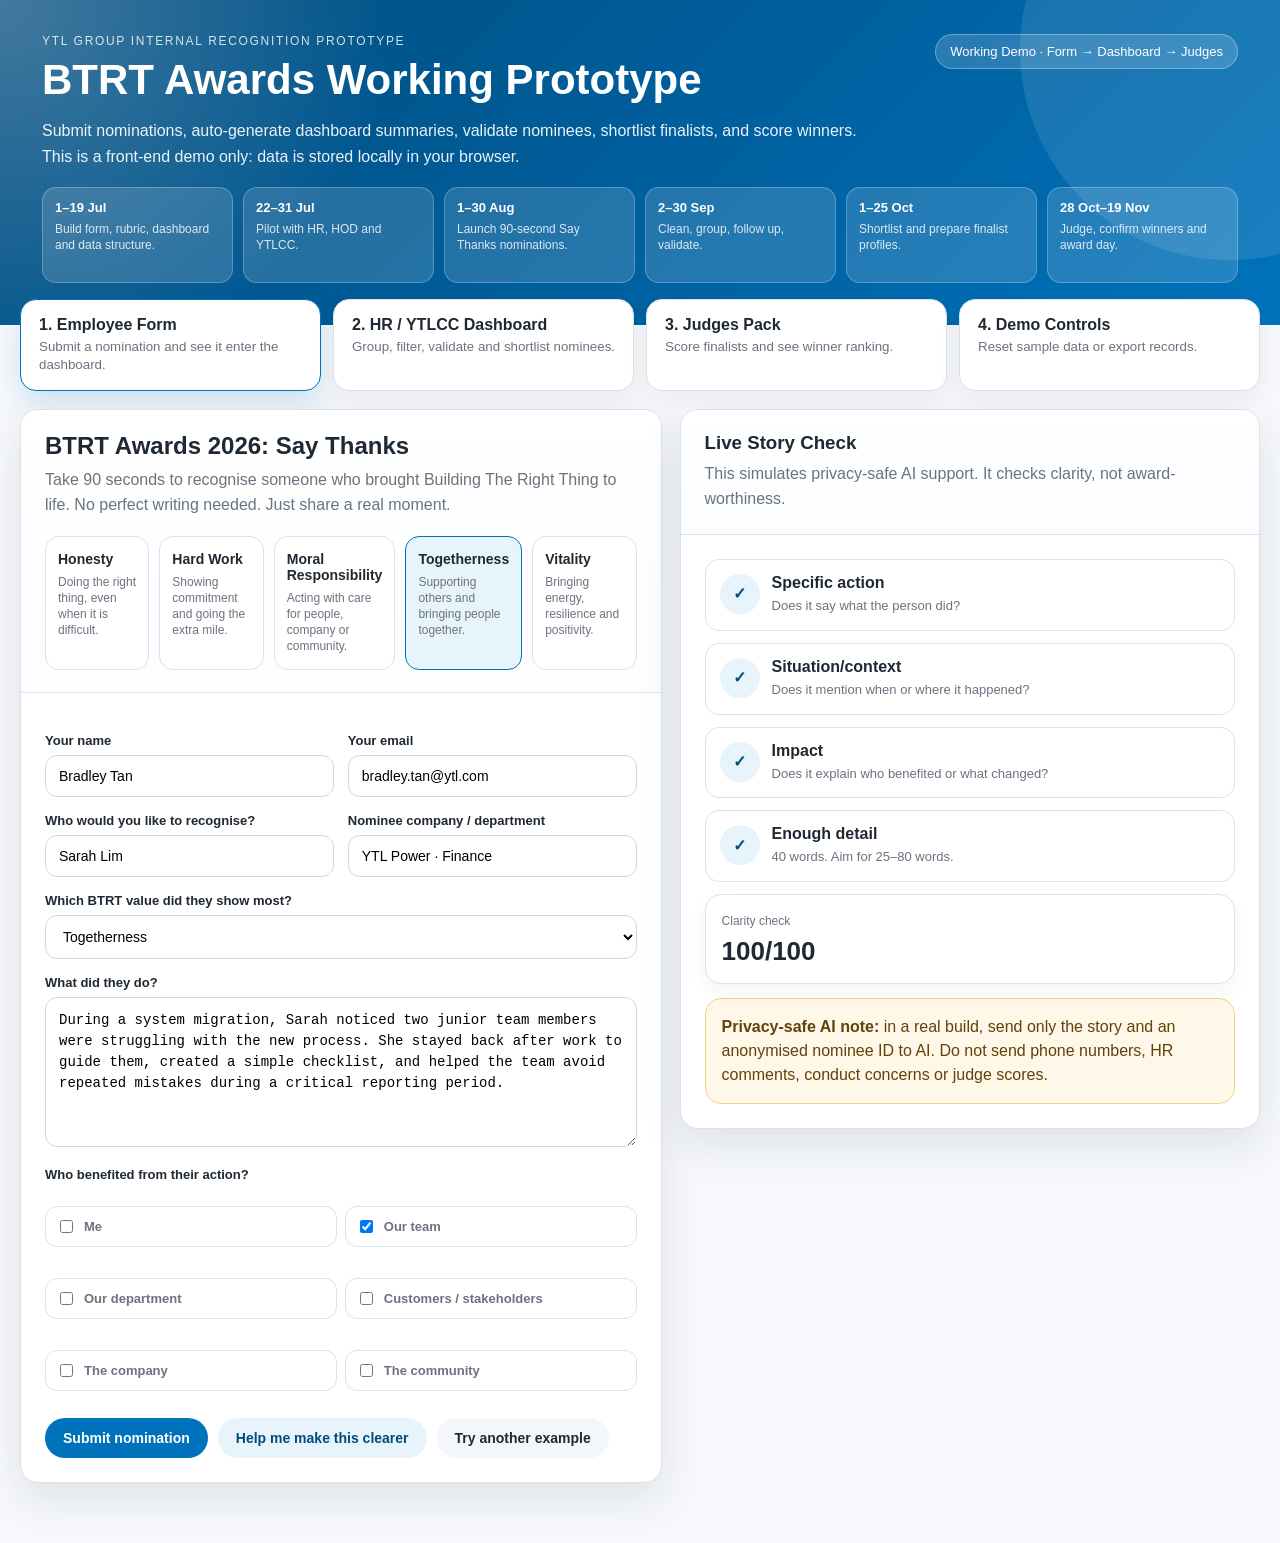
==== index.html @ 088a1ef4 "Update index.html" ====
<!DOCTYPE html>
<html lang="en">
<head>
  <meta charset="UTF-8" />
  <meta name="viewport" content="width=device-width, initial-scale=1.0" />
  <title>BTRT Awards Working Prototype · 20 Finalists</title>
  <style>
    :root {
      --blue: #0072bc;
      --blue-dark: #004b7c;
      --blue-soft: #e8f4fb;
      --ink: #1f2933;
      --muted: #6b7280;
      --line: #d9e2ec;
      --bg: #f6f8fb;
      --card: #ffffff;
      --green: #0f8a5f;
      --amber: #b7791f;
      --red: #b42318;
      --purple: #6b46c1;
      --shadow: 0 16px 40px rgba(31, 41, 51, 0.10);
      --radius: 18px;
    }

    * { box-sizing: border-box; }

    body {
      margin: 0;
      font-family: Inter, Arial, sans-serif;
      background: var(--bg);
      color: var(--ink);
    }

    .hero {
      background:
        radial-gradient(circle at top left, rgba(255,255,255,0.26), transparent 30%),
        linear-gradient(135deg, var(--blue-dark), var(--blue));
      color: white;
      padding: 34px 42px 42px;
      position: relative;
      overflow: hidden;
    }

    .hero::after {
      content: "";
      position: absolute;
      width: 420px;
      height: 420px;
      right: -160px;
      top: -160px;
      background: rgba(255, 255, 255, 0.10);
      border-radius: 50%;
    }

    .hero-top {
      display: flex;
      justify-content: space-between;
      gap: 24px;
      align-items: flex-start;
      position: relative;
      z-index: 1;
    }

    .brand-kicker {
      letter-spacing: 0.14em;
      text-transform: uppercase;
      font-size: 12px;
      opacity: 0.82;
      margin-bottom: 10px;
    }

    h1 {
      margin: 0;
      font-size: 42px;
      line-height: 1.05;
      max-width: 820px;
    }

    .hero p {
      max-width: 820px;
      font-size: 16px;
      line-height: 1.6;
      opacity: 0.92;
      margin: 16px 0 0;
    }

    .pill {
      display: inline-flex;
      align-items: center;
      gap: 8px;
      background: rgba(255,255,255,0.16);
      border: 1px solid rgba(255,255,255,0.30);
      border-radius: 999px;
      padding: 9px 14px;
      font-size: 13px;
      white-space: nowrap;
    }

    .container {
      width: min(1280px, calc(100% - 40px));
      margin: -26px auto 60px;
      position: relative;
      z-index: 5;
    }

    .tabs {
      display: grid;
      grid-template-columns: repeat(4, 1fr);
      gap: 12px;
      margin-bottom: 18px;
    }

    .tab {
      background: white;
      border: 1px solid var(--line);
      border-radius: 16px;
      padding: 16px 18px;
      cursor: pointer;
      box-shadow: 0 8px 24px rgba(31,41,51,0.06);
      transition: 0.18s ease;
    }

    .tab:hover { transform: translateY(-1px); }

    .tab.active {
      border-color: var(--blue);
      box-shadow: 0 12px 28px rgba(0,114,188,0.16);
    }

    .tab small {
      display: block;
      color: var(--muted);
      margin-top: 4px;
      line-height: 1.35;
    }

    .panel { display: none; }
    .panel.active { display: block; }

    .grid {
      display: grid;
      grid-template-columns: 1.05fr 0.95fr;
      gap: 18px;
      align-items: start;
    }

    .card {
      background: var(--card);
      border: 1px solid var(--line);
      border-radius: var(--radius);
      box-shadow: var(--shadow);
      overflow: hidden;
    }

    .card-header {
      padding: 22px 24px;
      border-bottom: 1px solid var(--line);
      background: linear-gradient(180deg, #fff, #fbfdff);
    }

    .card-header h2, .card-header h3 { margin: 0; }

    .card-header p {
      color: var(--muted);
      line-height: 1.55;
      margin: 8px 0 0;
    }

    .card-body { padding: 24px; }

    .values {
      display: grid;
      grid-template-columns: repeat(5, 1fr);
      gap: 10px;
      margin-top: 18px;
    }

    .value-card {
      padding: 14px 12px;
      border: 1px solid var(--line);
      border-radius: 14px;
      background: white;
      min-height: 102px;
      cursor: pointer;
      transition: 0.18s ease;
    }

    .value-card:hover { transform: translateY(-1px); border-color: var(--blue); }
    .value-card.selected { border-color: var(--blue); background: var(--blue-soft); }
    .value-card b { display: block; font-size: 14px; margin-bottom: 7px; }
    .value-card span { display: block; font-size: 12px; color: var(--muted); line-height: 1.35; }

    label {
      display: block;
      font-size: 13px;
      font-weight: 700;
      margin: 16px 0 7px;
    }

    input, select, textarea {
      width: 100%;
      border: 1px solid #cfd8e3;
      border-radius: 12px;
      padding: 12px 13px;
      font-size: 14px;
      outline: none;
      background: white;
    }

    input:focus, select:focus, textarea:focus { border-color: var(--blue); box-shadow: 0 0 0 3px rgba(0,114,188,0.12); }
    textarea { min-height: 150px; resize: vertical; line-height: 1.5; }

    .two-col {
      display: grid;
      grid-template-columns: repeat(2, 1fr);
      gap: 14px;
    }

    .checkbox-grid {
      display: grid;
      grid-template-columns: repeat(2, 1fr);
      gap: 8px;
      margin-top: 8px;
    }

    .check {
      display: flex;
      align-items: center;
      gap: 8px;
      border: 1px solid var(--line);
      border-radius: 12px;
      padding: 10px;
      color: var(--muted);
      font-size: 13px;
    }

    .check input { width: auto; }

    .btn-row {
      display: flex;
      gap: 10px;
      margin-top: 20px;
      flex-wrap: wrap;
    }

    button {
      border: none;
      border-radius: 999px;
      padding: 12px 18px;
      font-weight: 700;
      cursor: pointer;
      font-size: 14px;
      transition: 0.18s ease;
    }

    button:hover { transform: translateY(-1px); }
    .primary { background: var(--blue); color: white; }
    .secondary { background: var(--blue-soft); color: var(--blue-dark); }
    .ghost { background: #f3f6fa; color: var(--ink); }
    .danger { background: #fff0ee; color: var(--red); }

    .process { display: grid; gap: 12px; }

    .step {
      display: grid;
      grid-template-columns: 40px 1fr;
      gap: 12px;
      padding: 14px;
      border: 1px solid var(--line);
      border-radius: 14px;
      background: white;
    }

    .num {
      width: 40px;
      height: 40px;
      border-radius: 50%;
      background: var(--blue-soft);
      color: var(--blue-dark);
      display: grid;
      place-items: center;
      font-weight: 800;
    }

    .step b { display: block; margin-bottom: 4px; }
    .step span { color: var(--muted); font-size: 13px; line-height: 1.45; }

    .metric-grid {
      display: grid;
      grid-template-columns: repeat(6, 1fr);
      gap: 12px;
      margin-bottom: 18px;
    }

    .metric {
      background: white;
      border: 1px solid var(--line);
      border-radius: 16px;
      padding: 16px;
      box-shadow: 0 8px 18px rgba(31,41,51,0.05);
    }

    .metric span { color: var(--muted); font-size: 12px; }
    .metric b { display: block; font-size: 26px; margin-top: 7px; }

    table { width: 100%; border-collapse: collapse; font-size: 13px; }
    th, td { padding: 12px; border-bottom: 1px solid var(--line); text-align: left; vertical-align: top; }
    th { color: var(--muted); font-size: 12px; background: #f8fafc; text-transform: uppercase; letter-spacing: 0.04em; }
    tr.clickable { cursor: pointer; }
    tr.clickable:hover { background: #f7fbff; }

    .tag {
      display: inline-flex;
      border-radius: 999px;
      padding: 5px 9px;
      font-size: 12px;
      font-weight: 700;
      white-space: nowrap;
    }

    .tag.green { background: #e7f8ef; color: var(--green); }
    .tag.amber { background: #fff4df; color: var(--amber); }
    .tag.red { background: #fff0ee; color: var(--red); }
    .tag.blue { background: var(--blue-soft); color: var(--blue-dark); }
    .tag.purple { background: #f1ebff; color: var(--purple); }

    .dashboard-layout, .profile-grid { display: grid; grid-template-columns: 0.9fr 1.1fr; gap: 18px; }
    .mini-bars { display: grid; gap: 13px; }
    .bar-row { display: grid; grid-template-columns: 140px 1fr 40px; gap: 10px; align-items: center; font-size: 13px; }
    .bar-track { height: 10px; background: #eef2f7; border-radius: 999px; overflow: hidden; }
    .bar-fill { height: 100%; background: var(--blue); border-radius: 999px; transition: 0.3s ease; }

    .profile-card { border: 1px solid var(--line); border-radius: 16px; overflow: hidden; background: white; }
    .profile-title { padding: 18px; background: linear-gradient(135deg, var(--blue-dark), var(--blue)); color: white; }
    .profile-title h3 { margin: 0; font-size: 24px; }
    .profile-title p { margin: 6px 0 0; opacity: 0.88; }
    .profile-section { padding: 18px; border-bottom: 1px solid var(--line); }
    .profile-section:last-child { border-bottom: none; }
    .profile-section h4 { margin: 0 0 8px; }
    .profile-section p { margin: 0; color: var(--muted); line-height: 1.55; }

    .score-box { border: 1px solid var(--line); border-radius: 14px; padding: 14px; margin-bottom: 12px; }
    .score-box label { margin: 0 0 8px; display: flex; justify-content: space-between; }
    input[type="range"] { padding: 0; }

    .timeline { display: grid; grid-template-columns: repeat(6, 1fr); gap: 10px; margin-top: 18px; }
    .time-block { background: rgba(255,255,255,0.14); border: 1px solid rgba(255,255,255,0.24); border-radius: 14px; padding: 12px; min-height: 96px; }
    .time-block b { display: block; font-size: 13px; margin-bottom: 6px; }
    .time-block span { display: block; font-size: 12px; opacity: 0.84; line-height: 1.35; }

    .callout { background: #fff8e8; border: 1px solid #f1d28b; border-radius: 16px; padding: 16px; color: #62410a; line-height: 1.5; margin-top: 14px; }
    .success { background: #e7f8ef; border-color: #b6e4cc; color: #0f5132; }
    .hidden { display: none !important; }

    .tool-row { display: flex; gap: 10px; flex-wrap: wrap; align-items: end; margin-bottom: 16px; }
    .tool-row > div { min-width: 180px; flex: 1; }
    .small-note { color: var(--muted); font-size: 12px; line-height: 1.45; margin-top: 8px; }

    .status-board {
      display: grid;
      grid-template-columns: repeat(6, 1fr);
      gap: 12px;
    }

    .status-column {
      border: 1px solid var(--line);
      border-radius: 16px;
      background: #fbfdff;
      overflow: hidden;
      min-height: 160px;
    }

    .status-column h4 {
      margin: 0;
      padding: 14px 14px 10px;
      border-bottom: 1px solid var(--line);
      font-size: 14px;
      display: flex;
      justify-content: space-between;
      gap: 8px;
      align-items: center;
    }

    .status-list {
      padding: 10px;
      display: grid;
      gap: 8px;
    }

    .status-name {
      border: 1px solid var(--line);
      border-radius: 12px;
      background: white;
      padding: 9px 10px;
      font-size: 12px;
      line-height: 1.35;
      cursor: pointer;
    }

    .status-name:hover { border-color: var(--blue); background: var(--blue-soft); }
    .status-name b { display: block; font-size: 13px; margin-bottom: 2px; }
    .status-name span { color: var(--muted); }


    .modal-backdrop {
      position: fixed;
      inset: 0;
      background: rgba(15, 23, 42, 0.45);
      display: none;
      align-items: center;
      justify-content: center;
      z-index: 50;
      padding: 20px;
    }

    .modal-backdrop.show { display: flex; }
    .modal { width: min(760px, 100%); max-height: 86vh; overflow: auto; background: white; border-radius: 22px; box-shadow: 0 24px 80px rgba(0,0,0,0.22); }
    .modal-header { padding: 22px 24px; border-bottom: 1px solid var(--line); display: flex; justify-content: space-between; gap: 16px; align-items: start; }
    .modal-header h3 { margin: 0; }
    .modal-body { padding: 24px; }
    .x { background: #f3f6fa; padding: 8px 11px; border-radius: 10px; }

    @media (max-width: 980px) {
      .grid, .dashboard-layout, .profile-grid { grid-template-columns: 1fr; }
      .metric-grid { grid-template-columns: repeat(2, 1fr); }
      .values { grid-template-columns: repeat(2, 1fr); }
      .tabs { grid-template-columns: 1fr; }
      .timeline { grid-template-columns: repeat(2, 1fr); }
      .two-col { grid-template-columns: 1fr; }
      .status-board { grid-template-columns: repeat(2, 1fr); }
    }
  </style>
</head>
<body>
  <main class="app">
    <section class="hero">
      <div class="hero-top">
        <div>
          <div class="brand-kicker">YTL Group Internal Recognition Prototype</div>
          <h1>BTRT Awards Working Prototype</h1>
          <p>Submit nominations, auto-generate dashboard summaries, validate nominees, shortlist finalists, and score winners. This is a front-end demo only: data is stored locally in your browser.</p>
        </div>
        <div class="pill">Working Demo · Form → Dashboard → Judges</div>
      </div>
      <div class="timeline">
        <div class="time-block"><b>1–19 Jul</b><span>Build form, rubric, dashboard and data structure.</span></div>
        <div class="time-block"><b>22–31 Jul</b><span>Pilot with HR, HOD and YTLCC.</span></div>
        <div class="time-block"><b>1–30 Aug</b><span>Launch 90-second Say Thanks nominations.</span></div>
        <div class="time-block"><b>2–30 Sep</b><span>Clean, group, follow up, validate.</span></div>
        <div class="time-block"><b>1–25 Oct</b><span>Shortlist and prepare finalist profiles.</span></div>
        <div class="time-block"><b>28 Oct–19 Nov</b><span>Judge, confirm winners and award day.</span></div>
      </div>
    </section>

    <section class="container">
      <div class="tabs">
        <div class="tab active" onclick="showPanel('form', this)"><b>1. Employee Form</b><small>Submit a nomination and see it enter the dashboard.</small></div>
        <div class="tab" onclick="showPanel('dashboard', this)"><b>2. HR / YTLCC Dashboard</b><small>Group, filter, validate and shortlist nominees.</small></div>
        <div class="tab" onclick="showPanel('judges', this)"><b>3. Judges Pack</b><small>Score finalists and see winner ranking.</small></div>
        <div class="tab" onclick="showPanel('settings', this)"><b>4. Demo Controls</b><small>Reset sample data or export records.</small></div>
      </div>

      <section id="form" class="panel active">
        <div class="grid">
          <div class="card">
            <div class="card-header">
              <h2>BTRT Awards 2026: Say Thanks</h2>
              <p>Take 90 seconds to recognise someone who brought Building The Right Thing to life. No perfect writing needed. Just share a real moment.</p>
              <div class="values" id="valueCards"></div>
            </div>
            <div class="card-body">
              <form id="nominationForm">
                <div class="two-col">
                  <div><label>Your name</label><input id="nominatorName" value="Bradley Tan" required /></div>
                  <div><label>Your email</label><input id="nominatorEmail" value="bradley.tan@ytl.com" required /></div>
                </div>
                <div class="two-col">
                  <div><label>Who would you like to recognise?</label><input id="nomineeName" value="Sarah Lim" required /></div>
                  <div><label>Nominee company / department</label><input id="nomineeCompany" value="YTL Power · Finance" required /></div>
                </div>
                <label>Which BTRT value did they show most?</label>
                <select id="btrtValue" required></select>
                <label>What did they do?</label>
                <textarea id="story" required>During a system migration, Sarah noticed two junior team members were struggling with the new process. She stayed back after work to guide them, created a simple checklist, and helped the team avoid repeated mistakes during a critical reporting period.</textarea>
                <label>Who benefited from their action?</label>
                <div class="checkbox-grid" id="beneficiaryGrid"></div>
                <div class="btn-row">
                  <button class="primary" type="submit">Submit nomination</button>
                  <button class="secondary" type="button" onclick="improveStory()">Help me make this clearer</button>
                  <button class="ghost" type="button" onclick="fillRandomExample()">Try another example</button>
                </div>
              </form>
              <div id="formMessage" class="callout hidden"></div>
            </div>
          </div>

          <div class="card">
            <div class="card-header">
              <h3>Live Story Check</h3>
              <p>This simulates privacy-safe AI support. It checks clarity, not award-worthiness.</p>
            </div>
            <div class="card-body">
              <div class="process" id="storyCheck"></div>
              <div class="callout"><b>Privacy-safe AI note:</b> in a real build, send only the story and an anonymised nominee ID to AI. Do not send phone numbers, HR comments, conduct concerns or judge scores.</div>
            </div>
          </div>
        </div>
      </section>

      <section id="dashboard" class="panel">
        <div class="metric-grid" id="metrics"></div>
        <div class="card" style="margin-bottom:18px;">
          <div class="card-header">
            <h3>Dashboard Filters</h3>
            <p>Use this like a working review view: filter by value, status or search by nominee.</p>
          </div>
          <div class="card-body">
            <div class="tool-row">
              <div><label>Search nominee</label><input id="searchInput" placeholder="Type a name..." oninput="renderDashboard()" /></div>
              <div><label>Value</label><select id="valueFilter" onchange="renderDashboard()"><option value="All">All values</option></select></div>
              <div><label>Status</label><select id="statusFilter" onchange="renderDashboard()"><option value="All">All statuses</option><option>Submitted</option><option>Needs Detail</option><option>Validated</option><option>Shortlisted</option><option>Finalist</option><option>Not Selected</option></select></div>
              <button class="secondary" onclick="autoScoreAll()">Auto-score all</button>
            </div>
            <div class="small-note">Click any nominee row to open the HR/YTLCC review modal.</div>
          </div>
        </div>


        <div class="card" style="margin-bottom:18px;">
          <div class="card-header">
            <h3>HR Status Board</h3>
            <p>Names are grouped by workflow status so HR/YTLCC can quickly see who needs follow-up, validation, shortlisting or judging.</p>
          </div>
          <div class="card-body">
            <div class="status-board" id="statusBoard"></div>
            <div class="small-note">This is based on nominee-level status, not raw nomination count. Click names in the summary table below to review or move them to another category.</div>
          </div>
        </div>

        <div class="dashboard-layout">
          <div class="card">
            <div class="card-header"><h3>Campaign Health</h3><p>Live totals based on nominations currently in the demo.</p></div>
            <div class="card-body">
              <h4>Nominations by BTRT Value</h4>
              <div class="mini-bars" id="valueBars"></div>
              <div class="callout"><b>Action signal:</b> under-represented values can be pushed in reminder comms with value-specific prompts.</div>
            </div>
          </div>
          <div class="card">
            <div class="card-header"><h3>Nominee Summary View</h3><p>Grouped by nominee, not raw votes. This prevents a popularity contest.</p></div>
            <div class="card-body" style="overflow:auto;"><table><thead><tr><th>Nominee</th><th>Noms</th><th>Value</th><th>Best Story Summary</th><th>Strength</th><th>Confidence</th><th>Status</th></tr></thead><tbody id="nomineeTable"></tbody></table></div>
          </div>
        </div>

        <div class="card" style="margin-top:18px;">
          <div class="card-header"><h3>Raw Nominations</h3><p>Audit trail. Judges should not work from this view.</p></div>
          <div class="card-body" style="overflow:auto;"><table><thead><tr><th>ID</th><th>Date</th><th>Nominator</th><th>Nominee</th><th>Value</th><th>Story</th></tr></thead><tbody id="rawTable"></tbody></table></div>
        </div>
      </section>

      <section id="judges" class="panel">
        <div class="profile-grid">
          <div class="profile-card" id="judgeProfile"></div>
          <div class="card">
            <div class="card-header"><h3>Judge Scorecard</h3><p>Select a finalist, score them, then submit. Weighted score updates immediately.</p></div>
            <div class="card-body">
              <label>Select finalist</label>
              <select id="finalistSelect" onchange="selectFinalist()"></select>
              <div class="score-box"><label>BTRT Value Alignment <b><span id="s1Label">5</span>/5 · 30%</b></label><input id="s1" type="range" min="1" max="5" value="5" oninput="updateScorePreview()" /></div>
              <div class="score-box"><label>Impact <b><span id="s2Label">4</span>/5 · 30%</b></label><input id="s2" type="range" min="1" max="5" value="4" oninput="updateScorePreview()" /></div>
              <div class="score-box"><label>Role Model Quality <b><span id="s3Label">5</span>/5 · 25%</b></label><input id="s3" type="range" min="1" max="5" value="5" oninput="updateScorePreview()" /></div>
              <div class="score-box"><label>Distinctiveness <b><span id="s4Label">4</span>/5 · 15%</b></label><input id="s4" type="range" min="1" max="5" value="4" oninput="updateScorePreview()" /></div>
              <label>Judge notes</label>
              <textarea id="judgeNotes" style="min-height:110px;">Strong team culture example. The story is specific, validated, and easy for others to learn from.</textarea>
              <div class="metric" style="margin-top:14px;"><span>Weighted score preview</span><b id="scorePreview">91</b></div>
              <div class="btn-row"><button class="primary" onclick="submitJudgeScore()">Submit score</button><button class="secondary" onclick="autoPickTopFinalists()">Make top shortlisted into finalists</button></div>
              <div class="callout"><b>Decision rule:</b> AI may draft summaries, but YTLCC approves copy, HR/HOD validates facts, and judges determine winners.</div>
            </div>
          </div>
        </div>
        <div class="card" style="margin-top:18px;">
          <div class="card-header"><h3>Finalist Comparison</h3><p>Live ranking based on judge scores submitted in this demo.</p></div>
          <div class="card-body" style="overflow:auto;"><table><thead><tr><th>Rank</th><th>Finalist</th><th>Value</th><th>Noms</th><th>Nomination Strength</th><th>Judge Score</th><th>Judge Note</th></tr></thead><tbody id="finalistTable"></tbody></table></div>
        </div>
      </section>

      <section id="settings" class="panel">
        <div class="grid">
          <div class="card">
            <div class="card-header"><h3>Demo Controls</h3><p>This mock stores data locally in the browser only.</p></div>
            <div class="card-body">
              <div class="btn-row"><button class="primary" onclick="exportJson()">Export JSON</button><button class="secondary" onclick="exportCsv()">Export CSV</button><button class="ghost" onclick="seedData(true)">Reset sample data</button><button class="danger" onclick="clearData()">Clear all</button></div>
              <div id="exportBox" class="callout hidden"></div>
              <div class="callout"><b>Real-world build:</b> Microsoft Forms → SharePoint List → Power BI/Power Apps dashboard → Judge scorecard. AI should only summarise anonymised story records unless HR/Legal approves wider use.</div>
            </div>
          </div>
          <div class="card">
            <div class="card-header"><h3>What this demo actually does</h3><p>Functional pieces included in this prototype.</p></div>
            <div class="card-body">
              <div class="process">
                <div class="step"><div class="num">✓</div><div><b>Form submission works</b><span>New nominations appear in the dashboard immediately.</span></div></div>
                <div class="step"><div class="num">✓</div><div><b>Nominees are grouped</b><span>Multiple nominations for the same person become one nominee summary.</span></div></div>
                <div class="step"><div class="num">✓</div><div><b>Story checks run live</b><span>The system flags missing action, value and impact details.</span></div></div>
                <div class="step"><div class="num">✓</div><div><b>Scores are calculated</b><span>Nomination strength and judge weighted scores are computed.</span></div></div>
                <div class="step"><div class="num">✓</div><div><b>Status workflow works</b><span>Review, validate, shortlist and finalist statuses can be changed.</span></div></div>
              </div>
            </div>
          </div>
        </div>
      </section>
    </section>
  </main>

  <div class="modal-backdrop" id="reviewModal">
    <div class="modal">
      <div class="modal-header"><div><h3 id="modalTitle">Review Nominee</h3><p class="small-note" id="modalSubtitle"></p></div><button class="x" onclick="closeModal()">×</button></div>
      <div class="modal-body" id="modalBody"></div>
    </div>
  </div>

  <script>
    const values = [
      { name: 'Honesty', desc: 'Doing the right thing, even when it is difficult.' },
      { name: 'Hard Work', desc: 'Showing commitment and going the extra mile.' },
      { name: 'Moral Responsibility', desc: 'Acting with care for people, company or community.' },
      { name: 'Togetherness', desc: 'Supporting others and bringing people together.' },
      { name: 'Vitality', desc: 'Bringing energy, resilience and positivity.' }
    ];
    const beneficiaries = ['Me', 'Our team', 'Our department', 'Customers / stakeholders', 'The company', 'The community'];
    let nominations = [];
    let selectedReviewName = null;

    const sampleData = [
      {
            "id": 1,
            "date": "2026-09-02",
            "nominatorName": "Nominator 1",
            "nominatorEmail": "nominator1@ytl.com",
            "nomineeName": "Amir Hassan",
            "nomineeCompany": "YTL Cement \u00b7 Operations",
            "btrtValue": "Honesty",
            "story": "Amir flagged incorrect figures in a pre-submission report despite deadline pressure, traced the error with the team, and helped correct the final submission before it reached management.",
            "beneficiaries": [
                  "Our department",
                  "The company"
            ],
            "status": "Finalist",
            "validated": true,
            "judge": {
                  "score": 94,
                  "note": "Powerful integrity example."
            }
      },
      {
            "id": 2,
            "date": "2026-09-03",
            "nominatorName": "Nominator 2",
            "nominatorEmail": "nominator2@ytl.com",
            "nomineeName": "Priya Menon",
            "nomineeCompany": "ERL \u00b7 Customer Experience",
            "btrtValue": "Moral Responsibility",
            "story": "During a service disruption, Priya coordinated support for stranded passengers, checked on elderly passengers, and kept the frontline team calm until operations stabilised.",
            "beneficiaries": [
                  "Customers / stakeholders"
            ],
            "status": "Finalist",
            "validated": true,
            "judge": {
                  "score": 92,
                  "note": "Strong customer care story."
            }
      },
      {
            "id": 3,
            "date": "2026-09-04",
            "nominatorName": "Nominator 3",
            "nominatorEmail": "nominator3@ytl.com",
            "nomineeName": "Sarah Lim",
            "nomineeCompany": "YTL Power \u00b7 Finance",
            "btrtValue": "Togetherness",
            "story": "Sarah guided two junior team members through a system migration, created a simple checklist, and helped the team avoid repeated reporting mistakes.",
            "beneficiaries": [
                  "Our team",
                  "Our department"
            ],
            "status": "Finalist",
            "validated": true,
            "judge": {
                  "score": 91,
                  "note": "Strong team culture example."
            }
      },
      {
            "id": 4,
            "date": "2026-09-05",
            "nominatorName": "Nominator 4",
            "nominatorEmail": "nominator4@ytl.com",
            "nomineeName": "Chloe Ng",
            "nomineeCompany": "YTL Communications \u00b7 Marketing",
            "btrtValue": "Vitality",
            "story": "Chloe kept the campaign team energised during a difficult launch period by organising quick check-ins, unblocking copy approvals, and keeping everyone focused.",
            "beneficiaries": [
                  "Our team"
            ],
            "status": "Finalist",
            "validated": true,
            "judge": {
                  "score": 89,
                  "note": "Clear vitality and resilience."
            }
      },
      {
            "id": 5,
            "date": "2026-09-06",
            "nominatorName": "Nominator 5",
            "nominatorEmail": "nominator5@ytl.com",
            "nomineeName": "Daniel Tan",
            "nomineeCompany": "YTL Land \u00b7 Retail",
            "btrtValue": "Hard Work",
            "story": "Daniel personally tracked late-night store readiness issues before an opening, coordinated fixes with vendors, and ensured the launch team could proceed without delay.",
            "beneficiaries": [
                  "Our team",
                  "Customers / stakeholders"
            ],
            "status": "Finalist",
            "validated": true,
            "judge": {
                  "score": 88,
                  "note": "Good hard work example."
            }
      },
      {
            "id": 6,
            "date": "2026-09-07",
            "nominatorName": "Nominator 6",
            "nominatorEmail": "nominator6@ytl.com",
            "nomineeName": "Nadia Rahman",
            "nomineeCompany": "YTL Foundation \u00b7 Programmes",
            "btrtValue": "Moral Responsibility",
            "story": "Nadia redesigned a volunteer briefing so beneficiaries were treated with more care and dignity, helping volunteers understand the community context before arrival.",
            "beneficiaries": [
                  "The community"
            ],
            "status": "Finalist",
            "validated": true,
            "judge": {
                  "score": 90,
                  "note": "Strong care and responsibility."
            }
      },
      {
            "id": 7,
            "date": "2026-09-08",
            "nominatorName": "Nominator 7",
            "nominatorEmail": "nominator7@ytl.com",
            "nomineeName": "Jason Ong",
            "nomineeCompany": "YTL Hotels \u00b7 Operations",
            "btrtValue": "Togetherness",
            "story": "Jason brought kitchen, service and housekeeping teams together to resolve a guest recovery issue quickly, ensuring the guest felt cared for instead of passed around.",
            "beneficiaries": [
                  "Customers / stakeholders",
                  "Our team"
            ],
            "status": "Finalist",
            "validated": true,
            "judge": {
                  "score": 87,
                  "note": "Good cross-team teamwork."
            }
      },
      {
            "id": 8,
            "date": "2026-09-09",
            "nominatorName": "Nominator 8",
            "nominatorEmail": "nominator8@ytl.com",
            "nomineeName": "Mei Chen",
            "nomineeCompany": "YTL AI Labs \u00b7 Product",
            "btrtValue": "Vitality",
            "story": "Mei helped the team recover momentum after a failed demo by reframing the problem, preparing a new test plan, and encouraging everyone to keep improving.",
            "beneficiaries": [
                  "Our team"
            ],
            "status": "Finalist",
            "validated": true,
            "judge": {
                  "score": 86,
                  "note": "Positive and specific."
            }
      },
      {
            "id": 9,
            "date": "2026-09-10",
            "nominatorName": "Nominator 9",
            "nominatorEmail": "nominator9@ytl.com",
            "nomineeName": "Farah Ali",
            "nomineeCompany": "YTL Construction \u00b7 Project Team",
            "btrtValue": "Hard Work",
            "story": "Farah followed up on safety documentation across multiple workstreams, stayed late to close gaps, and helped the project team prepare for inspection.",
            "beneficiaries": [
                  "Our department",
                  "The company"
            ],
            "status": "Finalist",
            "validated": true,
            "judge": {
                  "score": 88,
                  "note": "Reliable execution."
            }
      },
      {
            "id": 10,
            "date": "2026-09-11",
            "nominatorName": "Nominator 10",
            "nominatorEmail": "nominator10@ytl.com",
            "nomineeName": "Adam Wong",
            "nomineeCompany": "Geneco \u00b7 Sustainability",
            "btrtValue": "Moral Responsibility",
            "story": "Adam organised a recycling education session for colleagues and turned a small internal effort into a repeatable habit across the team.",
            "beneficiaries": [
                  "Our team",
                  "The community"
            ],
            "status": "Finalist",
            "validated": true,
            "judge": {
                  "score": 85,
                  "note": "Good BTRT behaviour."
            }
      },
      {
            "id": 11,
            "date": "2026-09-12",
            "nominatorName": "Nominator 11",
            "nominatorEmail": "nominator11@ytl.com",
            "nomineeName": "Ravi Kumar",
            "nomineeCompany": "Wessex Water \u00b7 Engineering",
            "btrtValue": "Honesty",
            "story": "Ravi escalated a potential compliance concern early, even though it created extra work, and helped the team address it before it became a larger issue.",
            "beneficiaries": [
                  "The company",
                  "The community"
            ],
            "status": "Finalist",
            "validated": true,
            "judge": {
                  "score": 91,
                  "note": "Strong risk prevention."
            }
      },
      {
            "id": 12,
            "date": "2026-09-13",
            "nominatorName": "Nominator 12",
            "nominatorEmail": "nominator12@ytl.com",
            "nomineeName": "Dina Lee",
            "nomineeCompany": "Starhill \u00b7 Leasing",
            "btrtValue": "Togetherness",
            "story": "Dina helped coordinate between tenants, operations and marketing during a late change, keeping everyone aligned and preventing confusion on launch week.",
            "beneficiaries": [
                  "Our department",
                  "Customers / stakeholders"
            ],
            "status": "Finalist",
            "validated": true,
            "judge": {
                  "score": 84,
                  "note": "Good stakeholder alignment."
            }
      },
      {
            "id": 13,
            "date": "2026-09-14",
            "nominatorName": "Nominator 13",
            "nominatorEmail": "nominator13@ytl.com",
            "nomineeName": "Marcus Teo",
            "nomineeCompany": "YTL Data Center \u00b7 Facilities",
            "btrtValue": "Hard Work",
            "story": "Marcus worked through a critical handover checklist, identified missing items, and coordinated follow-ups so the facilities team could close readiness gaps.",
            "beneficiaries": [
                  "Our team",
                  "The company"
            ],
            "status": "Finalist",
            "validated": true,
            "judge": {
                  "score": 86,
                  "note": "Strong ownership."
            }
      },
      {
            "id": 14,
            "date": "2026-09-15",
            "nominatorName": "Nominator 14",
            "nominatorEmail": "nominator14@ytl.com",
            "nomineeName": "Aisha Karim",
            "nomineeCompany": "YTL PowerSeraya \u00b7 HR",
            "btrtValue": "Togetherness",
            "story": "Aisha supported a new joiner cohort by creating a buddy tracker, checking in weekly, and helping managers respond faster to onboarding issues.",
            "beneficiaries": [
                  "Our team",
                  "Our department"
            ],
            "status": "Finalist",
            "validated": true,
            "judge": {
                  "score": 85,
                  "note": "Good people-first example."
            }
      },
      {
            "id": 15,
            "date": "2026-09-16",
            "nominatorName": "Nominator 15",
            "nominatorEmail": "nominator15@ytl.com",
            "nomineeName": "Wei Jian",
            "nomineeCompany": "YTL Communications \u00b7 Network",
            "btrtValue": "Hard Work",
            "story": "Wei Jian responded quickly to repeated service issues, documented the pattern, and coordinated with engineering until the root cause was narrowed down.",
            "beneficiaries": [
                  "Customers / stakeholders",
                  "The company"
            ],
            "status": "Finalist",
            "validated": true,
            "judge": {
                  "score": 87,
                  "note": "Strong persistence."
            }
      },
      {
            "id": 16,
            "date": "2026-09-17",
            "nominatorName": "Nominator 16",
            "nominatorEmail": "nominator16@ytl.com",
            "nomineeName": "Siti Amina",
            "nomineeCompany": "YTLCC \u00b7 Design",
            "btrtValue": "Vitality",
            "story": "Siti kept a high-pressure design sprint moving by preparing clear options, encouraging feedback early, and helping the team stay positive through revisions.",
            "beneficiaries": [
                  "Our team",
                  "Our department"
            ],
            "status": "Finalist",
            "validated": true,
            "judge": {
                  "score": 86,
                  "note": "Good creative energy."
            }
      },
      {
            "id": 17,
            "date": "2026-09-18",
            "nominatorName": "Nominator 17",
            "nominatorEmail": "nominator17@ytl.com",
            "nomineeName": "Kenneth Low",
            "nomineeCompany": "YTL Cement \u00b7 Sales",
            "btrtValue": "Honesty",
            "story": "Kenneth corrected a client-facing quotation error before approval, explained the issue clearly, and helped preserve trust with the customer.",
            "beneficiaries": [
                  "Customers / stakeholders",
                  "The company"
            ],
            "status": "Finalist",
            "validated": true,
            "judge": {
                  "score": 90,
                  "note": "Strong honesty example."
            }
      },
      {
            "id": 18,
            "date": "2026-09-19",
            "nominatorName": "Nominator 18",
            "nominatorEmail": "nominator18@ytl.com",
            "nomineeName": "Liyana Zain",
            "nomineeCompany": "YTL Hotels \u00b7 Sustainability",
            "btrtValue": "Moral Responsibility",
            "story": "Liyana helped turn a beach clean-up into a learning activity by explaining the impact of waste on marine life and encouraging colleagues to keep contributing.",
            "beneficiaries": [
                  "The community",
                  "Our team"
            ],
            "status": "Finalist",
            "validated": true,
            "judge": {
                  "score": 84,
                  "note": "Good community impact."
            }
      },
      {
            "id": 19,
            "date": "2026-09-20",
            "nominatorName": "Nominator 19",
            "nominatorEmail": "nominator19@ytl.com",
            "nomineeName": "Ivan Ho",
            "nomineeCompany": "ERL \u00b7 Maintenance",
            "btrtValue": "Hard Work",
            "story": "Ivan volunteered to support weekend checks after recurring equipment issues and helped the team identify a practical preventive maintenance routine.",
            "beneficiaries": [
                  "Customers / stakeholders",
                  "Our team"
            ],
            "status": "Finalist",
            "validated": true,
            "judge": {
                  "score": 85,
                  "note": "Solid operational commitment."
            }
      },
      {
            "id": 20,
            "date": "2026-09-21",
            "nominatorName": "Nominator 20",
            "nominatorEmail": "nominator20@ytl.com",
            "nomineeName": "Grace Tan",
            "nomineeCompany": "YTL Land \u00b7 Customer Service",
            "btrtValue": "Togetherness",
            "story": "Grace mediated a tense customer handover by coordinating updates between sales, defects and management, helping the customer receive a clearer resolution path.",
            "beneficiaries": [
                  "Customers / stakeholders",
                  "Our department"
            ],
            "status": "Finalist",
            "validated": true,
            "judge": {
                  "score": 88,
                  "note": "Strong collaboration."
            }
      },
      {
            "id": 21,
            "date": "2026-09-22",
            "nominatorName": "Nominator 21",
            "nominatorEmail": "nominator21@ytl.com",
            "nomineeName": "Sarah Lim",
            "nomineeCompany": "YTL Power \u00b7 Finance",
            "btrtValue": "Togetherness",
            "story": "Sarah also created a short guide that made the new finance workflow easier for everyone to follow.",
            "beneficiaries": [
                  "Our team"
            ],
            "status": "Finalist",
            "validated": true,
            "judge": null
      },
      {
            "id": 22,
            "date": "2026-09-23",
            "nominatorName": "Nominator 22",
            "nominatorEmail": "nominator22@ytl.com",
            "nomineeName": "Amir Hassan",
            "nomineeCompany": "YTL Cement \u00b7 Operations",
            "btrtValue": "Honesty",
            "story": "Amir handled the reporting issue transparently and helped the team correct it before it caused problems.",
            "beneficiaries": [
                  "The company"
            ],
            "status": "Finalist",
            "validated": true,
            "judge": null
      },
      {
            "id": 23,
            "date": "2026-09-24",
            "nominatorName": "Nominator 23",
            "nominatorEmail": "nominator23@ytl.com",
            "nomineeName": "Priya Menon",
            "nomineeCompany": "ERL \u00b7 Customer Experience",
            "btrtValue": "Moral Responsibility",
            "story": "Priya stayed calm with passengers and supported the frontline team during the disruption.",
            "beneficiaries": [
                  "Customers / stakeholders"
            ],
            "status": "Finalist",
            "validated": true,
            "judge": null
      },
      {
            "id": 24,
            "date": "2026-09-25",
            "nominatorName": "Nominator 24",
            "nominatorEmail": "nominator24@ytl.com",
            "nomineeName": "Grace Tan",
            "nomineeCompany": "YTL Land \u00b7 Customer Service",
            "btrtValue": "Togetherness",
            "story": "Grace coordinated follow-ups across departments so the customer had one clear response.",
            "beneficiaries": [
                  "Customers / stakeholders"
            ],
            "status": "Finalist",
            "validated": true,
            "judge": null
      },
      {
            "id": 25,
            "date": "2026-09-26",
            "nominatorName": "Nominator 25",
            "nominatorEmail": "nominator25@ytl.com",
            "nomineeName": "Kenneth Low",
            "nomineeCompany": "YTL Cement \u00b7 Sales",
            "btrtValue": "Honesty",
            "story": "Kenneth chose to correct the quotation even though it delayed approval, protecting customer trust.",
            "beneficiaries": [
                  "Customers / stakeholders"
            ],
            "status": "Finalist",
            "validated": true,
            "judge": null
      },
      {
            "id": 26,
            "date": "2026-09-27",
            "nominatorName": "Nominator 26",
            "nominatorEmail": "nominator26@ytl.com",
            "nomineeName": "Kelvin Yap",
            "nomineeCompany": "YTL Power \u00b7 IT",
            "btrtValue": "Vitality",
            "story": "Kelvin has been helpful and positive during IT support periods.",
            "beneficiaries": [
                  "Our team"
            ],
            "status": "Submitted",
            "validated": false,
            "judge": null
      },
      {
            "id": 27,
            "date": "2026-09-28",
            "nominatorName": "Nominator 27",
            "nominatorEmail": "nominator27@ytl.com",
            "nomineeName": "Rachel Foo",
            "nomineeCompany": "YTL Foundation \u00b7 Comms",
            "btrtValue": "Togetherness",
            "story": "Rachel helped the team with a few urgent comms items and was very supportive.",
            "beneficiaries": [
                  "Our team"
            ],
            "status": "Submitted",
            "validated": false,
            "judge": null
      },
      {
            "id": 28,
            "date": "2026-09-01",
            "nominatorName": "Nominator 28",
            "nominatorEmail": "nominator28@ytl.com",
            "nomineeName": "Hafiz Noor",
            "nomineeCompany": "YTL Cement \u00b7 Logistics",
            "btrtValue": "Hard Work",
            "story": "Hafiz always works hard and deserves recognition.",
            "beneficiaries": [
                  "Our team"
            ],
            "status": "Needs Detail",
            "validated": false,
            "judge": null
      },
      {
            "id": 29,
            "date": "2026-09-02",
            "nominatorName": "Nominator 29",
            "nominatorEmail": "nominator29@ytl.com",
            "nomineeName": "Joanne Lee",
            "nomineeCompany": "YTL Hotels \u00b7 Sales",
            "btrtValue": "Honesty",
            "story": "Joanne is honest and reliable.",
            "beneficiaries": [
                  "Our department"
            ],
            "status": "Needs Detail",
            "validated": false,
            "judge": null
      },
      {
            "id": 30,
            "date": "2026-09-03",
            "nominatorName": "Nominator 30",
            "nominatorEmail": "nominator30@ytl.com",
            "nomineeName": "Arun Das",
            "nomineeCompany": "YTL Construction \u00b7 Safety",
            "btrtValue": "Moral Responsibility",
            "story": "Arun reminded site teams to follow safety checks during a rushed period and helped avoid shortcuts.",
            "beneficiaries": [
                  "Our team",
                  "The company"
            ],
            "status": "Validated",
            "validated": true,
            "judge": null
      },
      {
            "id": 31,
            "date": "2026-09-04",
            "nominatorName": "Nominator 31",
            "nominatorEmail": "nominator31@ytl.com",
            "nomineeName": "Emily Wong",
            "nomineeCompany": "Starhill \u00b7 Marketing",
            "btrtValue": "Vitality",
            "story": "Emily brought good energy during campaign prep and helped the team stay focused.",
            "beneficiaries": [
                  "Our team"
            ],
            "status": "Validated",
            "validated": true,
            "judge": null
      },
      {
            "id": 32,
            "date": "2026-09-05",
            "nominatorName": "Nominator 32",
            "nominatorEmail": "nominator32@ytl.com",
            "nomineeName": "Ben Chua",
            "nomineeCompany": "YTL Data Center \u00b7 Project Office",
            "btrtValue": "Hard Work",
            "story": "Ben took ownership of tracker updates, chased dependencies and made sure the team did not miss critical handover items.",
            "beneficiaries": [
                  "Our team",
                  "The company"
            ],
            "status": "Shortlisted",
            "validated": true,
            "judge": null
      },
      {
            "id": 33,
            "date": "2026-09-06",
            "nominatorName": "Nominator 33",
            "nominatorEmail": "nominator33@ytl.com",
            "nomineeName": "Hui Min",
            "nomineeCompany": "YTL Communications \u00b7 CX",
            "btrtValue": "Togetherness",
            "story": "Hui Min helped resolve repeated customer pain points by coordinating between frontline and technical teams.",
            "beneficiaries": [
                  "Customers / stakeholders",
                  "Our team"
            ],
            "status": "Shortlisted",
            "validated": true,
            "judge": null
      },
      {
            "id": 34,
            "date": "2026-09-07",
            "nominatorName": "Nominator 34",
            "nominatorEmail": "nominator34@ytl.com",
            "nomineeName": "Oscar Lim",
            "nomineeCompany": "YTL Land \u00b7 Admin",
            "btrtValue": "Togetherness",
            "story": "Oscar is nice to everyone and often helps around the office.",
            "beneficiaries": [
                  "Our team"
            ],
            "status": "Not Selected",
            "validated": false,
            "judge": null
      },
      {
            "id": 35,
            "date": "2026-09-08",
            "nominatorName": "Nominator 35",
            "nominatorEmail": "nominator35@ytl.com",
            "nomineeName": "Tara Singh",
            "nomineeCompany": "ERL \u00b7 Admin",
            "btrtValue": "Vitality",
            "story": "Tara is cheerful at work and keeps morale up.",
            "beneficiaries": [
                  "Our team"
            ],
            "status": "Not Selected",
            "validated": false,
            "judge": null
      }
];

    function save() { localStorage.setItem('btrtNominations20Finalists', JSON.stringify(nominations)); }
    function load() { const stored = localStorage.getItem('btrtNominations20Finalists'); nominations = stored ? JSON.parse(stored) : sampleData; save(); }
    function seedData(force=false) { if (force || !localStorage.getItem('btrtNominations20Finalists')) { nominations = JSON.parse(JSON.stringify(sampleData)); save(); } renderAll(); }
    function clearData() { nominations = []; save(); renderAll(); }

    function showPanel(id, tab) {
      document.querySelectorAll('.panel').forEach(p => p.classList.remove('active'));
      document.querySelectorAll('.tab').forEach(t => t.classList.remove('active'));
      document.getElementById(id).classList.add('active');
      tab.classList.add('active');
      renderAll();
    }

    function initFormOptions() {
      const valueCards = document.getElementById('valueCards');
      const valueSelect = document.getElementById('btrtValue');
      const valueFilter = document.getElementById('valueFilter');
      valueCards.innerHTML = values.map((v, i) => `<div class="value-card ${i === 3 ? 'selected' : ''}" onclick="setValue('${v.name}')"><b>${v.name}</b><span>${v.desc}</span></div>`).join('');
      valueSelect.innerHTML = values.map(v => `<option>${v.name}</option>`).join('') + '<option>Not sure, but I want to recognise them</option>';
      valueSelect.value = 'Togetherness';
      valueFilter.innerHTML = '<option value="All">All values</option>' + values.map(v => `<option>${v.name}</option>`).join('');
      document.getElementById('beneficiaryGrid').innerHTML = beneficiaries.map((b, i) => `<label class="check"><input type="checkbox" value="${b}" ${i === 1 ? 'checked' : ''}/> ${b}</label>`).join('');
    }

    function setValue(value) {
      document.getElementById('btrtValue').value = value;
      document.querySelectorAll('.value-card').forEach(card => card.classList.toggle('selected', card.innerText.includes(value)));
      renderStoryCheck();
    }

    function getSelectedBeneficiaries() { return [...document.querySelectorAll('#beneficiaryGrid input:checked')].map(x => x.value); }

    function checkStory(story) {
      const words = story.trim().split(/\s+/).filter(Boolean).length;
      const hasAction = /help|created|flagged|supported|guided|coordinated|solved|improved|stayed|organised|managed|checked/i.test(story);
      const hasImpact = /helped|avoid|reduced|improved|benefit|confidence|submitted|support|used|stabilised|easier|accurate/i.test(story);
      const hasSituation = /during|when|before|after|because|deadline|migration|launch|disruption|period|issue/i.test(story);
      const score = Math.min(100, Math.round((words >= 25 ? 25 : words) + (hasAction ? 25 : 0) + (hasImpact ? 25 : 0) + (hasSituation ? 25 : 0)));
      return { words, hasAction, hasImpact, hasSituation, score };
    }

    function renderStoryCheck() {
      const story = document.getElementById('story')?.value || '';
      const c = checkStory(story);
      const rows = [
        ['Specific action', c.hasAction, 'Does it say what the person did?'],
        ['Situation/context', c.hasSituation, 'Does it mention when or where it happened?'],
        ['Impact', c.hasImpact, 'Does it explain who benefited or what changed?'],
        ['Enough detail', c.words >= 25, `${c.words} words. Aim for 25–80 words.`]
      ];
      document.getElementById('storyCheck').innerHTML = rows.map((r, i) => `<div class="step"><div class="num">${r[1] ? '✓' : '!'}</div><div><b>${r[0]}</b><span>${r[2]}</span></div></div>`).join('') + `<div class="metric"><span>Clarity check</span><b>${c.score}/100</b></div>`;
    }

    function improveStory() {
      const story = document.getElementById('story').value;
      const c = checkStory(story);
      const tips = [];
      if (!c.hasSituation) tips.push('add when or during what situation this happened');
      if (!c.hasAction) tips.push('add the specific action they took');
      if (!c.hasImpact) tips.push('add who benefited and what changed');
      if (c.words < 25) tips.push('add one or two more sentences so the story has enough detail');
      const msg = tips.length ? `Good start. To make this clearer, please ${tips.join(', ')}.` : 'This is clear enough for a nomination. It has a situation, action and impact.';
      const box = document.getElementById('formMessage');
      box.className = 'callout';
      box.innerHTML = `<b>Story helper:</b> ${msg}`;
    }

    function fillRandomExample() {
      const examples = [
        ['Amir Hassan', 'YTL Cement · Operations', 'Honesty', 'Before a report was submitted, Amir noticed incorrect figures in one section. Even though the team was under deadline pressure, he flagged the issue, helped trace the source of the error, and worked with colleagues to correct the submission.'],
        ['Priya Menon', 'ERL · Customer Experience', 'Moral Responsibility', 'During a service disruption, Priya calmly coordinated support for stranded passengers. She helped manage updates, checked on elderly passengers, and supported the frontline team until the situation stabilised.'],
        ['Chloe Ng', 'YTL Communications · Marketing', 'Vitality', 'Chloe kept the campaign team energised during a difficult launch period. She organised quick check-ins, helped unblock copy approvals, and kept everyone focused even when timelines changed.']
      ];
      const e = examples[Math.floor(Math.random() * examples.length)];
      document.getElementById('nomineeName').value = e[0];
      document.getElementById('nomineeCompany').value = e[1];
      document.getElementById('btrtValue').value = e[2];
      document.getElementById('story').value = e[3];
      setValue(e[2]);
      renderStoryCheck();
    }

    document.addEventListener('input', (e) => { if (e.target && e.target.id === 'story') renderStoryCheck(); });

    document.addEventListener('submit', (e) => {
      if (e.target.id !== 'nominationForm') return;
      e.preventDefault();
      const nextId = nominations.length ? Math.max(...nominations.map(n => n.id)) + 1 : 1;
      nominations.push({
        id: nextId,
        date: new Date().toISOString().slice(0,10),
        nominatorName: document.getElementById('nominatorName').value,
        nominatorEmail: document.getElementById('nominatorEmail').value,
        nomineeName: document.getElementById('nomineeName').value.trim(),
        nomineeCompany: document.getElementById('nomineeCompany').value.trim(),
        btrtValue: document.getElementById('btrtValue').value,
        story: document.getElementById('story').value.trim(),
        beneficiaries: getSelectedBeneficiaries(),
        status: 'Submitted',
        validated: false,
        judge: null
      });
      save();
      renderAll();
      const box = document.getElementById('formMessage');
      box.className = 'callout success';
      box.innerHTML = '<b>Nomination submitted.</b> It has been added to the HR/YTLCC dashboard and grouped under the nominee summary view.';
    });

    function getNomineeGroups() {
      const map = {};
      nominations.forEach(n => {
        const key = n.nomineeName.toLowerCase().trim();
        if (!map[key]) map[key] = [];
        map[key].push(n);
      });
      return Object.values(map).map(list => {
        const first = list[0];
        const best = [...list].sort((a,b) => checkStory(b.story).score - checkStory(a.story).score)[0];
        const valuesCount = {};
        list.forEach(n => valuesCount[n.btrtValue] = (valuesCount[n.btrtValue] || 0) + 1);
        const primaryValue = Object.entries(valuesCount).sort((a,b) => b[1]-a[1])[0]?.[0] || first.btrtValue;
        const avgQuality = Math.round(list.reduce((sum,n) => sum + checkStory(n.story).score,0) / list.length);
        const validationBonus = list.some(n => n.validated) ? 10 : 0;
        const nominationBonus = Math.min(10, list.length * 2);
        const strength = Math.min(100, avgQuality + validationBonus + nominationBonus);
        let label = 'General Appreciation';
        if (strength >= 85) label = 'Finalist Potential'; else if (strength >= 70) label = 'Promising'; else if (strength >= 50) label = 'Supporting Evidence';
        const statusPriority = ['Finalist','Shortlisted','Validated','Needs Detail','Submitted','Not Selected'];
        const status = statusPriority.find(s => list.some(n => n.status === s)) || first.status;
        const confidence = list.some(n => n.validated) ? 'High' : (checkStory(best.story).score >= 70 ? 'Medium' : 'Low');
        return { name: first.nomineeName, company: first.nomineeCompany, list, total: list.length, primaryValue, best, strength, label, confidence, status };
      }).sort((a,b) => b.strength - a.strength);
    }

    function tagClass(label) {
      if (['High','Finalist Potential','Finalist','Shortlisted','Validated'].includes(label)) return 'green';
      if (['Medium','Promising','Needs Detail','Validate','Submitted'].includes(label)) return 'amber';
      if (['Low','Not Selected'].includes(label)) return 'red';
      if (label === 'Supporting Evidence') return 'purple';
      return 'blue';
    }

    function summariseStory(story) {
      const sentence = story.split(/[.!?]/).map(s => s.trim()).filter(Boolean)[0] || story;
      return sentence.length > 140 ? sentence.slice(0,137) + '...' : sentence + '.';
    }

    function renderMetrics(groups) {
      const strong = groups.filter(g => g.strength >= 70).length;
      const pending = groups.filter(g => !g.list.some(n => n.validated)).length;
      const finalistReady = groups.filter(g => g.status === 'Finalist' || g.status === 'Shortlisted').length;
      const companies = new Set(nominations.map(n => n.nomineeCompany.split('·')[0].trim())).size;
      const metrics = [['Total nominations', nominations.length], ['Unique nominees', groups.length], ['Companies represented', companies], ['Strong stories', strong], ['Pending validation', pending], ['Finalist-ready', finalistReady]];
      document.getElementById('metrics').innerHTML = metrics.map(m => `<div class="metric"><span>${m[0]}</span><b>${m[1]}</b></div>`).join('');
    }

    function renderValueBars() {
      const counts = {};
      values.forEach(v => counts[v.name] = 0);
      nominations.forEach(n => counts[n.btrtValue] = (counts[n.btrtValue] || 0) + 1);
      const max = Math.max(1, ...Object.values(counts));
      document.getElementById('valueBars').innerHTML = Object.entries(counts).map(([k,v]) => `<div class="bar-row"><span>${k}</span><div class="bar-track"><div class="bar-fill" style="width:${(v/max)*100}%"></div></div><b>${v}</b></div>`).join('');
    }


    function renderStatusBoard(groups) {
      const statuses = ['Submitted', 'Needs Detail', 'Validated', 'Shortlisted', 'Finalist', 'Not Selected'];
      const board = document.getElementById('statusBoard');
      if (!board) return;
      board.innerHTML = statuses.map(status => {
        const list = groups.filter(g => g.status === status).sort((a,b) => a.name.localeCompare(b.name));
        const shown = list.slice(0, 8);
        const remaining = Math.max(0, list.length - shown.length);
        return `<div class="status-column">
          <h4>${status} <span class="tag ${tagClass(status)}">${list.length}</span></h4>
          <div class="status-list">
            ${shown.map(g => `<div class="status-name" onclick="openReview('${g.name.replace(/'/g, "\\'")}')"><b>${g.name}</b><span>${g.primaryValue} · ${g.total} nom.</span></div>`).join('') || '<div class="status-name"><span>No names yet</span></div>'}
            ${remaining ? `<div class="status-name"><span>+${remaining} more</span></div>` : ''}
          </div>
        </div>`;
      }).join('');
    }

    function renderDashboard() {
      const search = (document.getElementById('searchInput')?.value || '').toLowerCase();
      const vf = document.getElementById('valueFilter')?.value || 'All';
      const sf = document.getElementById('statusFilter')?.value || 'All';
      let groups = getNomineeGroups();
      renderMetrics(groups);
      renderValueBars();
      renderStatusBoard(groups);
      groups = groups.filter(g => (!search || g.name.toLowerCase().includes(search)) && (vf === 'All' || g.primaryValue === vf) && (sf === 'All' || g.status === sf));
      document.getElementById('nomineeTable').innerHTML = groups.map(g => `<tr class="clickable" onclick="openReview('${g.name.replace(/'/g, "\\'")}')"><td><b>${g.name}</b><br><span style="color:var(--muted)">${g.company}</span></td><td>${g.total}</td><td>${g.primaryValue}</td><td>${summariseStory(g.best.story)}</td><td><span class="tag ${tagClass(g.label)}">${g.strength} · ${g.label}</span></td><td><span class="tag ${tagClass(g.confidence)}">${g.confidence}</span></td><td><span class="tag ${tagClass(g.status)}">${g.status}</span></td></tr>`).join('') || '<tr><td colspan="7">No records found.</td></tr>';
      document.getElementById('rawTable').innerHTML = nominations.slice().reverse().map(n => `<tr><td>${n.id}</td><td>${n.date}</td><td>${n.nominatorName}</td><td>${n.nomineeName}<br><span style="color:var(--muted)">${n.nomineeCompany}</span></td><td>${n.btrtValue}</td><td>${n.story}</td></tr>`).join('') || '<tr><td colspan="6">No nominations yet.</td></tr>';
    }

    function openReview(name) {
      selectedReviewName = name;
      const g = getNomineeGroups().find(x => x.name === name);
      if (!g) return;
      document.getElementById('modalTitle').textContent = `Review: ${g.name}`;
      document.getElementById('modalSubtitle').textContent = `${g.company} · ${g.total} nomination(s) · ${g.primaryValue}`;
      document.getElementById('modalBody').innerHTML = `
        <div class="metric-grid" style="grid-template-columns:repeat(3,1fr);"><div class="metric"><span>Nomination Strength</span><b>${g.strength}</b></div><div class="metric"><span>Confidence</span><b>${g.confidence}</b></div><div class="metric"><span>Status</span><b style="font-size:20px;">${g.status}</b></div></div>
        <label>Best story summary</label><textarea id="reviewSummary">${summariseStory(g.best.story)}</textarea>
        <label>HR/HOD validation comment</label><textarea id="validationComment">${g.list.some(n=>n.validated) ? 'HR/HOD confirms the story is broadly credible and nominee is eligible.' : ''}</textarea>
        <div class="two-col"><div><label>Set status</label><select id="reviewStatus"><option>Submitted</option><option>Needs Detail</option><option>Validated</option><option>Shortlisted</option><option>Finalist</option><option>Not Selected</option></select></div><div><label>Validated?</label><select id="reviewValidated"><option value="false">No</option><option value="true">Yes</option></select></div></div>
        <div class="btn-row"><button class="primary" onclick="saveReview()">Save review</button><button class="secondary" onclick="makeFinalist()">Make finalist</button><button class="ghost" onclick="closeModal()">Cancel</button></div>
        <label>All nominations for this person</label>
        <div style="overflow:auto;"><table><thead><tr><th>Nominator</th><th>Value</th><th>Story</th></tr></thead><tbody>${g.list.map(n => `<tr><td>${n.nominatorName}</td><td>${n.btrtValue}</td><td>${n.story}</td></tr>`).join('')}</tbody></table></div>`;
      document.getElementById('reviewStatus').value = g.status;
      document.getElementById('reviewValidated').value = g.list.some(n => n.validated) ? 'true' : 'false';
      document.getElementById('reviewModal').classList.add('show');
    }

    function closeModal() { document.getElementById('reviewModal').classList.remove('show'); }
    function saveReview() {
      const status = document.getElementById('reviewStatus').value;
      const validated = document.getElementById('reviewValidated').value === 'true';
      nominations.forEach(n => { if (n.nomineeName === selectedReviewName) { n.status = status; n.validated = validated; } });
      save(); closeModal(); renderAll();
    }
    function makeFinalist() { document.getElementById('reviewStatus').value = 'Finalist'; document.getElementById('reviewValidated').value = 'true'; saveReview(); }
    function autoScoreAll() { nominations.forEach(n => { if (checkStory(n.story).score < 60 && n.status === 'Submitted') n.status = 'Needs Detail'; if (checkStory(n.story).score >= 80 && n.status === 'Submitted') n.status = 'Shortlisted'; }); save(); renderAll(); }
    function autoPickTopFinalists() { const top = getNomineeGroups().filter(g => g.strength >= 80).slice(0,20); top.forEach(g => nominations.forEach(n => { if (n.nomineeName === g.name) { n.status = 'Finalist'; n.validated = true; } })); save(); renderAll(); }

    function getFinalists() { return getNomineeGroups().filter(g => g.status === 'Finalist').sort((a,b) => (b.list.find(n=>n.judge)?.judge?.score || b.strength) - (a.list.find(n=>n.judge)?.judge?.score || a.strength)); }
    function renderJudges() {
      const finalists = getFinalists();
      const select = document.getElementById('finalistSelect');
      select.innerHTML = finalists.map(g => `<option value="${g.name}">${g.name} · ${g.primaryValue}</option>`).join('') || '<option>No finalists yet</option>';
      selectFinalist();
      document.getElementById('finalistTable').innerHTML = finalists.map((g,i) => {
        const j = g.list.find(n => n.judge)?.judge;
        return `<tr><td>${i+1}</td><td><b>${g.name}</b><br><span style="color:var(--muted)">${g.company}</span></td><td>${g.primaryValue}</td><td>${g.total}</td><td><span class="tag ${tagClass(g.label)}">${g.strength}</span></td><td><span class="tag ${tagClass(j ? 'High' : 'Medium')}">${j ? j.score : 'Not scored'}</span></td><td>${j ? j.note : '-'}</td></tr>`;
      }).join('') || '<tr><td colspan="7">No finalists yet. Use the dashboard to make nominees finalists.</td></tr>';
    }
    function selectFinalist() {
      const name = document.getElementById('finalistSelect').value;
      const g = getFinalists().find(x => x.name === name);
      const profile = document.getElementById('judgeProfile');
      if (!g) { profile.innerHTML = '<div class="profile-section"><h4>No finalist selected</h4><p>Go to the dashboard and mark nominees as Finalist.</p></div>'; return; }
      profile.innerHTML = `<div class="profile-title"><h3>${g.name}</h3><p>${g.company} · Primary Value: ${g.primaryValue}</p></div><div class="profile-section"><h4>Summary</h4><p>${summariseStory(g.best.story)}</p></div><div class="profile-section"><h4>Impact</h4><p>This story benefited: ${[...new Set(g.list.flatMap(n => n.beneficiaries))].join(', ') || 'Not specified'}.</p></div><div class="profile-section"><h4>Supporting Evidence</h4><p>${g.total} peer nomination(s) · ${g.confidence} confidence · Status: ${g.status}.</p></div><div class="profile-section"><h4>Why this reflects BTRT</h4><p>The nomination is linked to ${g.primaryValue} and has been standardised so judges compare the behaviour and impact, not the nominator’s writing style.</p></div>`;
      const j = g.list.find(n => n.judge)?.judge;
      if (j) { document.getElementById('judgeNotes').value = j.note; }
      updateScorePreview();
    }
    function updateScorePreview() {
      ['s1','s2','s3','s4'].forEach(id => document.getElementById(id+'Label').textContent = document.getElementById(id).value);
      const s = Math.round(((+s1.value/5)*30 + (+s2.value/5)*30 + (+s3.value/5)*25 + (+s4.value/5)*15));
      document.getElementById('scorePreview').textContent = s;
    }
    function submitJudgeScore() {
      const name = document.getElementById('finalistSelect').value;
      const score = +document.getElementById('scorePreview').textContent;
      const note = document.getElementById('judgeNotes').value;
      nominations.forEach(n => { if (n.nomineeName === name) n.judge = { score, note }; });
      save(); renderAll();
    }

    function exportJson() { const box = document.getElementById('exportBox'); box.className = 'callout'; box.innerHTML = `<b>JSON export:</b><pre style="white-space:pre-wrap;max-height:280px;overflow:auto;">${JSON.stringify(nominations, null, 2)}</pre>`; }
    function exportCsv() {
      const headers = ['id','date','nominatorName','nomineeName','nomineeCompany','btrtValue','status','validated','story'];
      const csv = [headers.join(',')].concat(nominations.map(n => headers.map(h => `"${String(n[h] ?? '').replace(/"/g,'""')}"`).join(','))).join('\n');
      const box = document.getElementById('exportBox'); box.className = 'callout'; box.innerHTML = `<b>CSV export:</b><pre style="white-space:pre-wrap;max-height:280px;overflow:auto;">${csv}</pre>`;
    }

    function renderAll() { renderStoryCheck(); renderDashboard(); renderJudges(); }
    initFormOptions(); load(); renderAll();
  </script>
</body>
</html>
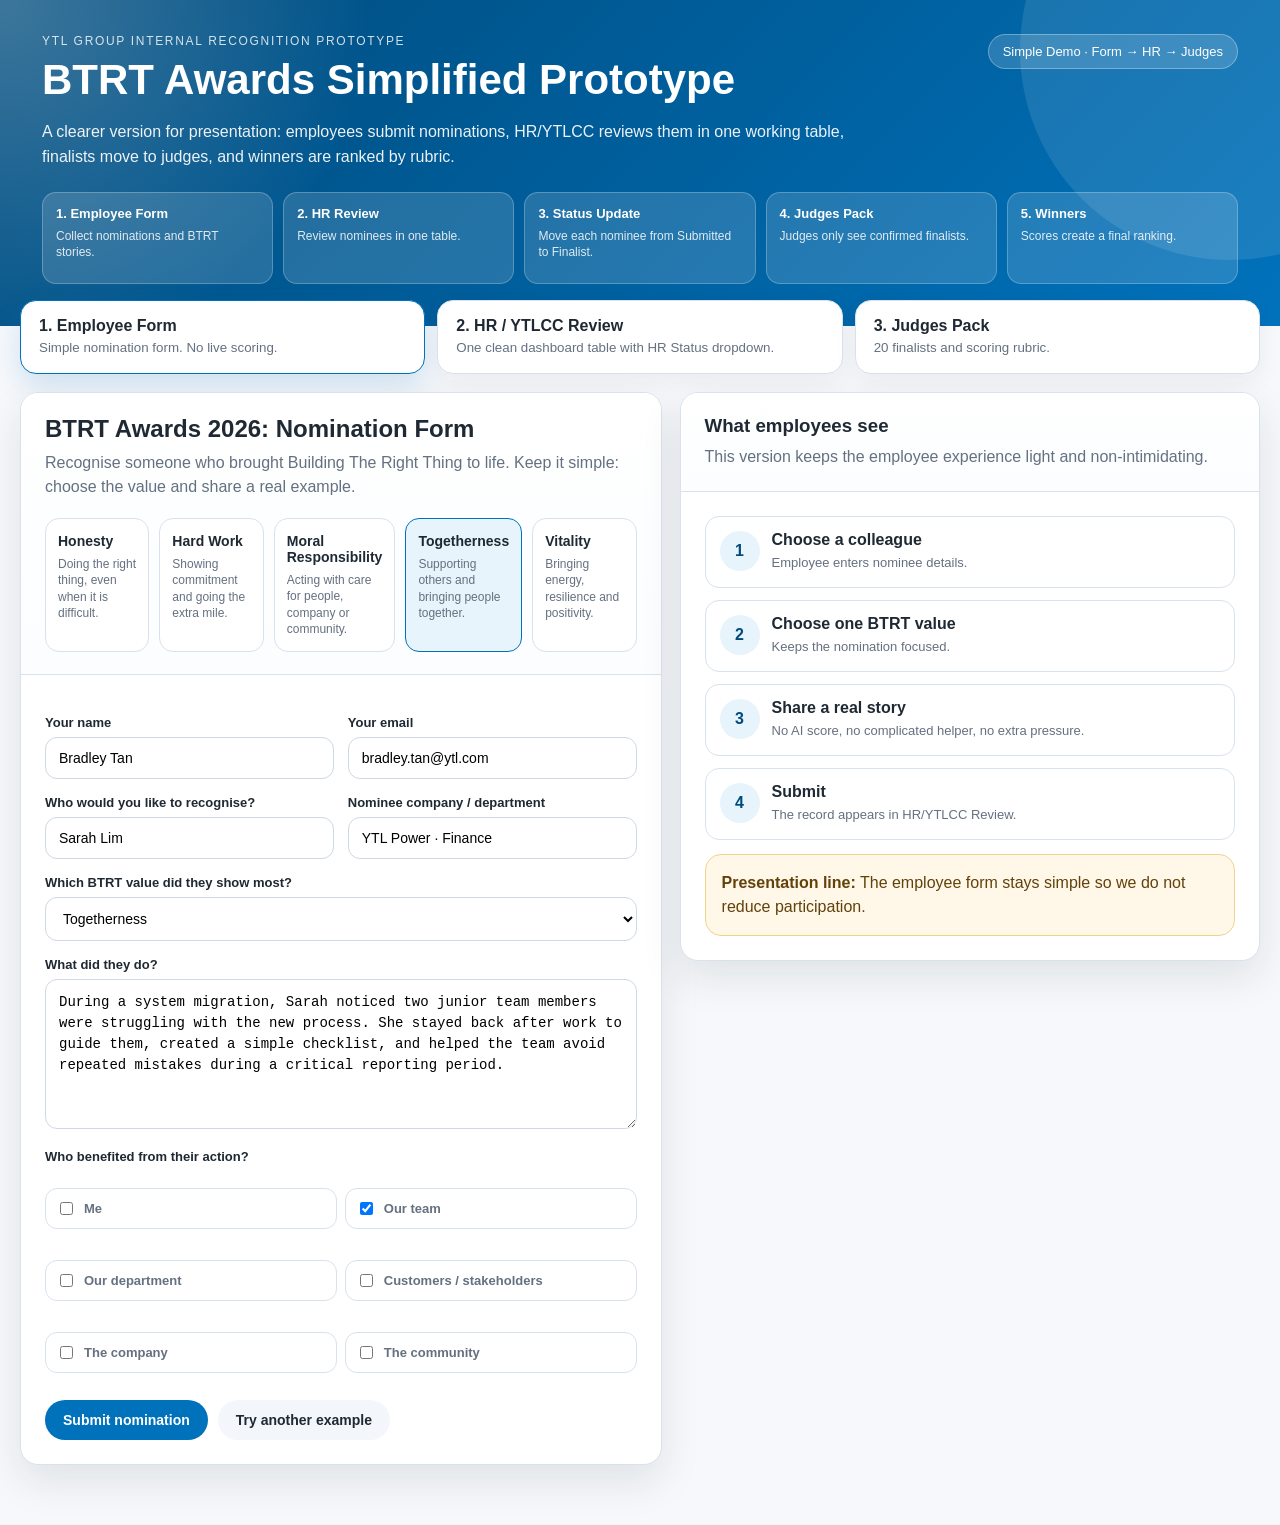
==== commit be124f69: "Update index.html" ====
--- a/index.html
+++ b/index.html
@@ -3,15 +3,15 @@
 <head>
   <meta charset="UTF-8" />
   <meta name="viewport" content="width=device-width, initial-scale=1.0" />
-  <title>BTRT Awards Working Prototype · 20 Finalists</title>
+  <title>BTRT Awards Simplified Prototype</title>
   <style>
     :root {
       --blue: #0072bc;
       --blue-dark: #004b7c;
       --blue-soft: #e8f4fb;
       --ink: #1f2933;
-      --muted: #6b7280;
-      --line: #d9e2ec;
+      --muted: #657080;
+      --line: #d8e2ec;
       --bg: #f6f8fb;
       --card: #ffffff;
       --green: #0f8a5f;
@@ -33,7 +33,7 @@
 
     .hero {
       background:
-        radial-gradient(circle at top left, rgba(255,255,255,0.26), transparent 30%),
+        radial-gradient(circle at top left, rgba(255,255,255,0.24), transparent 28%),
         linear-gradient(135deg, var(--blue-dark), var(--blue));
       color: white;
       padding: 34px 42px 42px;
@@ -72,8 +72,8 @@
     h1 {
       margin: 0;
       font-size: 42px;
-      line-height: 1.05;
-      max-width: 820px;
+      line-height: 1.06;
+      max-width: 880px;
     }
 
     .hero p {
@@ -96,6 +96,26 @@
       white-space: nowrap;
     }
 
+    .flow {
+      display: grid;
+      grid-template-columns: repeat(5, 1fr);
+      gap: 10px;
+      margin-top: 22px;
+      position: relative;
+      z-index: 1;
+    }
+
+    .flow-card {
+      background: rgba(255,255,255,0.14);
+      border: 1px solid rgba(255,255,255,0.24);
+      border-radius: 14px;
+      padding: 13px;
+      min-height: 92px;
+    }
+
+    .flow-card b { display: block; font-size: 13px; margin-bottom: 7px; }
+    .flow-card span { display: block; font-size: 12px; opacity: 0.86; line-height: 1.35; }
+
     .container {
       width: min(1280px, calc(100% - 40px));
       margin: -26px auto 60px;
@@ -105,7 +125,7 @@
 
     .tabs {
       display: grid;
-      grid-template-columns: repeat(4, 1fr);
+      grid-template-columns: repeat(3, 1fr);
       gap: 12px;
       margin-bottom: 18px;
     }
@@ -180,7 +200,7 @@
       border: 1px solid var(--line);
       border-radius: 14px;
       background: white;
-      min-height: 102px;
+      min-height: 94px;
       cursor: pointer;
       transition: 0.18s ease;
     }
@@ -207,7 +227,11 @@
       background: white;
     }
 
-    input:focus, select:focus, textarea:focus { border-color: var(--blue); box-shadow: 0 0 0 3px rgba(0,114,188,0.12); }
+    input:focus, select:focus, textarea:focus {
+      border-color: var(--blue);
+      box-shadow: 0 0 0 3px rgba(0,114,188,0.12);
+    }
+
     textarea { min-height: 150px; resize: vertical; line-height: 1.5; }
 
     .two-col {
@@ -257,10 +281,72 @@
     .primary { background: var(--blue); color: white; }
     .secondary { background: var(--blue-soft); color: var(--blue-dark); }
     .ghost { background: #f3f6fa; color: var(--ink); }
-    .danger { background: #fff0ee; color: var(--red); }
+
+    .callout {
+      background: #fff8e8;
+      border: 1px solid #f1d28b;
+      border-radius: 16px;
+      padding: 16px;
+      color: #62410a;
+      line-height: 1.5;
+      margin-top: 14px;
+    }
+
+    .success { background: #e7f8ef; border-color: #b6e4cc; color: #0f5132; }
+    .hidden { display: none !important; }
+
+    .metric-grid {
+      display: grid;
+      grid-template-columns: repeat(5, 1fr);
+      gap: 12px;
+      margin-bottom: 18px;
+    }
+
+    .metric {
+      background: white;
+      border: 1px solid var(--line);
+      border-radius: 16px;
+      padding: 16px;
+      box-shadow: 0 8px 18px rgba(31,41,51,0.05);
+    }
+
+    .metric span { color: var(--muted); font-size: 12px; }
+    .metric b { display: block; font-size: 26px; margin-top: 7px; }
+
+    .tool-row {
+      display: flex;
+      gap: 10px;
+      flex-wrap: wrap;
+      align-items: end;
+      margin-bottom: 16px;
+    }
+
+    .tool-row > div { min-width: 180px; flex: 1; }
+
+    table { width: 100%; border-collapse: collapse; font-size: 13px; }
+    th, td { padding: 12px; border-bottom: 1px solid var(--line); text-align: left; vertical-align: top; }
+    th { color: var(--muted); font-size: 12px; background: #f8fafc; text-transform: uppercase; letter-spacing: 0.04em; }
+    tr.clickable { cursor: pointer; }
+    tr.clickable:hover { background: #f7fbff; }
+
+    .tag {
+      display: inline-flex;
+      border-radius: 999px;
+      padding: 5px 9px;
+      font-size: 12px;
+      font-weight: 700;
+      white-space: nowrap;
+    }
+
+    .tag.green { background: #e7f8ef; color: var(--green); }
+    .tag.amber { background: #fff4df; color: var(--amber); }
+    .tag.red { background: #fff0ee; color: var(--red); }
+    .tag.blue { background: var(--blue-soft); color: var(--blue-dark); }
+    .tag.purple { background: #f1ebff; color: var(--purple); }
+
+    .hr-status-select { min-width: 150px; padding: 9px 10px; }
 
     .process { display: grid; gap: 12px; }
-
     .step {
       display: grid;
       grid-template-columns: 40px 1fr;
@@ -270,7 +356,6 @@
       border-radius: 14px;
       background: white;
     }
-
     .num {
       width: 40px;
       height: 40px;
@@ -281,56 +366,11 @@
       place-items: center;
       font-weight: 800;
     }
-
     .step b { display: block; margin-bottom: 4px; }
     .step span { color: var(--muted); font-size: 13px; line-height: 1.45; }
 
-    .metric-grid {
-      display: grid;
-      grid-template-columns: repeat(6, 1fr);
-      gap: 12px;
-      margin-bottom: 18px;
-    }
-
-    .metric {
-      background: white;
-      border: 1px solid var(--line);
-      border-radius: 16px;
-      padding: 16px;
-      box-shadow: 0 8px 18px rgba(31,41,51,0.05);
-    }
-
-    .metric span { color: var(--muted); font-size: 12px; }
-    .metric b { display: block; font-size: 26px; margin-top: 7px; }
-
-    table { width: 100%; border-collapse: collapse; font-size: 13px; }
-    th, td { padding: 12px; border-bottom: 1px solid var(--line); text-align: left; vertical-align: top; }
-    th { color: var(--muted); font-size: 12px; background: #f8fafc; text-transform: uppercase; letter-spacing: 0.04em; }
-    tr.clickable { cursor: pointer; }
-    tr.clickable:hover { background: #f7fbff; }
-
-    .tag {
-      display: inline-flex;
-      border-radius: 999px;
-      padding: 5px 9px;
-      font-size: 12px;
-      font-weight: 700;
-      white-space: nowrap;
-    }
-
-    .tag.green { background: #e7f8ef; color: var(--green); }
-    .tag.amber { background: #fff4df; color: var(--amber); }
-    .tag.red { background: #fff0ee; color: var(--red); }
-    .tag.blue { background: var(--blue-soft); color: var(--blue-dark); }
-    .tag.purple { background: #f1ebff; color: var(--purple); }
-
-    .dashboard-layout, .profile-grid { display: grid; grid-template-columns: 0.9fr 1.1fr; gap: 18px; }
-    .mini-bars { display: grid; gap: 13px; }
-    .bar-row { display: grid; grid-template-columns: 140px 1fr 40px; gap: 10px; align-items: center; font-size: 13px; }
-    .bar-track { height: 10px; background: #eef2f7; border-radius: 999px; overflow: hidden; }
-    .bar-fill { height: 100%; background: var(--blue); border-radius: 999px; transition: 0.3s ease; }
-
-    .profile-card { border: 1px solid var(--line); border-radius: 16px; overflow: hidden; background: white; }
+    .profile-grid { display: grid; grid-template-columns: 0.9fr 1.1fr; gap: 18px; }
+    .profile-card { border: 1px solid var(--line); border-radius: 16px; overflow: hidden; background: white; box-shadow: var(--shadow); }
     .profile-title { padding: 18px; background: linear-gradient(135deg, var(--blue-dark), var(--blue)); color: white; }
     .profile-title h3 { margin: 0; font-size: 24px; }
     .profile-title p { margin: 6px 0 0; opacity: 0.88; }
@@ -343,64 +383,7 @@
     .score-box label { margin: 0 0 8px; display: flex; justify-content: space-between; }
     input[type="range"] { padding: 0; }
 
-    .timeline { display: grid; grid-template-columns: repeat(6, 1fr); gap: 10px; margin-top: 18px; }
-    .time-block { background: rgba(255,255,255,0.14); border: 1px solid rgba(255,255,255,0.24); border-radius: 14px; padding: 12px; min-height: 96px; }
-    .time-block b { display: block; font-size: 13px; margin-bottom: 6px; }
-    .time-block span { display: block; font-size: 12px; opacity: 0.84; line-height: 1.35; }
-
-    .callout { background: #fff8e8; border: 1px solid #f1d28b; border-radius: 16px; padding: 16px; color: #62410a; line-height: 1.5; margin-top: 14px; }
-    .success { background: #e7f8ef; border-color: #b6e4cc; color: #0f5132; }
-    .hidden { display: none !important; }
-
-    .tool-row { display: flex; gap: 10px; flex-wrap: wrap; align-items: end; margin-bottom: 16px; }
-    .tool-row > div { min-width: 180px; flex: 1; }
     .small-note { color: var(--muted); font-size: 12px; line-height: 1.45; margin-top: 8px; }
-
-    .status-board {
-      display: grid;
-      grid-template-columns: repeat(6, 1fr);
-      gap: 12px;
-    }
-
-    .status-column {
-      border: 1px solid var(--line);
-      border-radius: 16px;
-      background: #fbfdff;
-      overflow: hidden;
-      min-height: 160px;
-    }
-
-    .status-column h4 {
-      margin: 0;
-      padding: 14px 14px 10px;
-      border-bottom: 1px solid var(--line);
-      font-size: 14px;
-      display: flex;
-      justify-content: space-between;
-      gap: 8px;
-      align-items: center;
-    }
-
-    .status-list {
-      padding: 10px;
-      display: grid;
-      gap: 8px;
-    }
-
-    .status-name {
-      border: 1px solid var(--line);
-      border-radius: 12px;
-      background: white;
-      padding: 9px 10px;
-      font-size: 12px;
-      line-height: 1.35;
-      cursor: pointer;
-    }
-
-    .status-name:hover { border-color: var(--blue); background: var(--blue-soft); }
-    .status-name b { display: block; font-size: 13px; margin-bottom: 2px; }
-    .status-name span { color: var(--muted); }
-
 
     .modal-backdrop {
       position: fixed;
@@ -421,13 +404,12 @@
     .x { background: #f3f6fa; padding: 8px 11px; border-radius: 10px; }
 
     @media (max-width: 980px) {
-      .grid, .dashboard-layout, .profile-grid { grid-template-columns: 1fr; }
+      .grid, .profile-grid { grid-template-columns: 1fr; }
       .metric-grid { grid-template-columns: repeat(2, 1fr); }
       .values { grid-template-columns: repeat(2, 1fr); }
       .tabs { grid-template-columns: 1fr; }
-      .timeline { grid-template-columns: repeat(2, 1fr); }
+      .flow { grid-template-columns: repeat(2, 1fr); }
       .two-col { grid-template-columns: 1fr; }
-      .status-board { grid-template-columns: repeat(2, 1fr); }
     }
   </style>
 </head>
@@ -437,35 +419,33 @@
       <div class="hero-top">
         <div>
           <div class="brand-kicker">YTL Group Internal Recognition Prototype</div>
-          <h1>BTRT Awards Working Prototype</h1>
-          <p>Submit nominations, auto-generate dashboard summaries, validate nominees, shortlist finalists, and score winners. This is a front-end demo only: data is stored locally in your browser.</p>
+          <h1>BTRT Awards Simplified Prototype</h1>
+          <p>A clearer version for presentation: employees submit nominations, HR/YTLCC reviews them in one working table, finalists move to judges, and winners are ranked by rubric.</p>
         </div>
-        <div class="pill">Working Demo · Form → Dashboard → Judges</div>
+        <div class="pill">Simple Demo · Form → HR → Judges</div>
       </div>
-      <div class="timeline">
-        <div class="time-block"><b>1–19 Jul</b><span>Build form, rubric, dashboard and data structure.</span></div>
-        <div class="time-block"><b>22–31 Jul</b><span>Pilot with HR, HOD and YTLCC.</span></div>
-        <div class="time-block"><b>1–30 Aug</b><span>Launch 90-second Say Thanks nominations.</span></div>
-        <div class="time-block"><b>2–30 Sep</b><span>Clean, group, follow up, validate.</span></div>
-        <div class="time-block"><b>1–25 Oct</b><span>Shortlist and prepare finalist profiles.</span></div>
-        <div class="time-block"><b>28 Oct–19 Nov</b><span>Judge, confirm winners and award day.</span></div>
+      <div class="flow">
+        <div class="flow-card"><b>1. Employee Form</b><span>Collect nominations and BTRT stories.</span></div>
+        <div class="flow-card"><b>2. HR Review</b><span>Review nominees in one table.</span></div>
+        <div class="flow-card"><b>3. Status Update</b><span>Move each nominee from Submitted to Finalist.</span></div>
+        <div class="flow-card"><b>4. Judges Pack</b><span>Judges only see confirmed finalists.</span></div>
+        <div class="flow-card"><b>5. Winners</b><span>Scores create a final ranking.</span></div>
       </div>
     </section>
 
     <section class="container">
       <div class="tabs">
-        <div class="tab active" onclick="showPanel('form', this)"><b>1. Employee Form</b><small>Submit a nomination and see it enter the dashboard.</small></div>
-        <div class="tab" onclick="showPanel('dashboard', this)"><b>2. HR / YTLCC Dashboard</b><small>Group, filter, validate and shortlist nominees.</small></div>
-        <div class="tab" onclick="showPanel('judges', this)"><b>3. Judges Pack</b><small>Score finalists and see winner ranking.</small></div>
-        <div class="tab" onclick="showPanel('settings', this)"><b>4. Demo Controls</b><small>Reset sample data or export records.</small></div>
+        <div class="tab active" onclick="showPanel('form', this)"><b>1. Employee Form</b><small>Simple nomination form. No live scoring.</small></div>
+        <div class="tab" onclick="showPanel('dashboard', this)"><b>2. HR / YTLCC Review</b><small>One clean dashboard table with HR Status dropdown.</small></div>
+        <div class="tab" onclick="showPanel('judges', this)"><b>3. Judges Pack</b><small>20 finalists and scoring rubric.</small></div>
       </div>
 
       <section id="form" class="panel active">
         <div class="grid">
           <div class="card">
             <div class="card-header">
-              <h2>BTRT Awards 2026: Say Thanks</h2>
-              <p>Take 90 seconds to recognise someone who brought Building The Right Thing to life. No perfect writing needed. Just share a real moment.</p>
+              <h2>BTRT Awards 2026: Nomination Form</h2>
+              <p>Recognise someone who brought Building The Right Thing to life. Keep it simple: choose the value and share a real example.</p>
               <div class="values" id="valueCards"></div>
             </div>
             <div class="card-body">
@@ -486,7 +466,6 @@
                 <div class="checkbox-grid" id="beneficiaryGrid"></div>
                 <div class="btn-row">
                   <button class="primary" type="submit">Submit nomination</button>
-                  <button class="secondary" type="button" onclick="improveStory()">Help me make this clearer</button>
                   <button class="ghost" type="button" onclick="fillRandomExample()">Try another example</button>
                 </div>
               </form>
@@ -496,12 +475,17 @@
 
           <div class="card">
             <div class="card-header">
-              <h3>Live Story Check</h3>
-              <p>This simulates privacy-safe AI support. It checks clarity, not award-worthiness.</p>
+              <h3>What employees see</h3>
+              <p>This version keeps the employee experience light and non-intimidating.</p>
             </div>
             <div class="card-body">
-              <div class="process" id="storyCheck"></div>
-              <div class="callout"><b>Privacy-safe AI note:</b> in a real build, send only the story and an anonymised nominee ID to AI. Do not send phone numbers, HR comments, conduct concerns or judge scores.</div>
+              <div class="process">
+                <div class="step"><div class="num">1</div><div><b>Choose a colleague</b><span>Employee enters nominee details.</span></div></div>
+                <div class="step"><div class="num">2</div><div><b>Choose one BTRT value</b><span>Keeps the nomination focused.</span></div></div>
+                <div class="step"><div class="num">3</div><div><b>Share a real story</b><span>No AI score, no complicated helper, no extra pressure.</span></div></div>
+                <div class="step"><div class="num">4</div><div><b>Submit</b><span>The record appears in HR/YTLCC Review.</span></div></div>
+              </div>
+              <div class="callout"><b>Presentation line:</b> The employee form stays simple so we do not reduce participation.</div>
             </div>
           </div>
         </div>
@@ -509,52 +493,31 @@
 
       <section id="dashboard" class="panel">
         <div class="metric-grid" id="metrics"></div>
+
         <div class="card" style="margin-bottom:18px;">
           <div class="card-header">
-            <h3>Dashboard Filters</h3>
-            <p>Use this like a working review view: filter by value, status or search by nominee.</p>
+            <h3>HR / YTLCC Review Dashboard</h3>
+            <p>One working table. HR/YTLCC reviews nominee summaries, adds notes, and updates HR Status. This avoids over-explaining the process.</p>
           </div>
           <div class="card-body">
             <div class="tool-row">
               <div><label>Search nominee</label><input id="searchInput" placeholder="Type a name..." oninput="renderDashboard()" /></div>
               <div><label>Value</label><select id="valueFilter" onchange="renderDashboard()"><option value="All">All values</option></select></div>
-              <div><label>Status</label><select id="statusFilter" onchange="renderDashboard()"><option value="All">All statuses</option><option>Submitted</option><option>Needs Detail</option><option>Validated</option><option>Shortlisted</option><option>Finalist</option><option>Not Selected</option></select></div>
-              <button class="secondary" onclick="autoScoreAll()">Auto-score all</button>
+              <div><label>HR Status</label><select id="statusFilter" onchange="renderDashboard()"><option value="All">All statuses</option><option>Submitted</option><option>Needs Detail</option><option>Validated</option><option>Shortlisted</option><option>Finalist</option><option>Not Selected</option></select></div>
+              <button class="secondary" onclick="resetData()">Reset demo data</button>
             </div>
-            <div class="small-note">Click any nominee row to open the HR/YTLCC review modal.</div>
+            <div class="small-note">Change the HR Status dropdown directly in the table. Click a nominee row for more notes.</div>
           </div>
         </div>
 
-
-        <div class="card" style="margin-bottom:18px;">
-          <div class="card-header">
-            <h3>HR Status Board</h3>
-            <p>Names are grouped by workflow status so HR/YTLCC can quickly see who needs follow-up, validation, shortlisting or judging.</p>
+        <div class="card">
+          <div class="card-header"><h3>Nominee Review Table</h3><p>Grouped by nominee, not raw votes. This prevents it becoming a popularity contest.</p></div>
+          <div class="card-body" style="overflow:auto;">
+            <table>
+              <thead><tr><th>Nominee</th><th>Company / Dept</th><th>No. of Nominations</th><th>BTRT Value</th><th>Story Summary</th><th>HR Notes</th><th>HR Status</th></tr></thead>
+              <tbody id="nomineeTable"></tbody>
+            </table>
           </div>
-          <div class="card-body">
-            <div class="status-board" id="statusBoard"></div>
-            <div class="small-note">This is based on nominee-level status, not raw nomination count. Click names in the summary table below to review or move them to another category.</div>
-          </div>
-        </div>
-
-        <div class="dashboard-layout">
-          <div class="card">
-            <div class="card-header"><h3>Campaign Health</h3><p>Live totals based on nominations currently in the demo.</p></div>
-            <div class="card-body">
-              <h4>Nominations by BTRT Value</h4>
-              <div class="mini-bars" id="valueBars"></div>
-              <div class="callout"><b>Action signal:</b> under-represented values can be pushed in reminder comms with value-specific prompts.</div>
-            </div>
-          </div>
-          <div class="card">
-            <div class="card-header"><h3>Nominee Summary View</h3><p>Grouped by nominee, not raw votes. This prevents a popularity contest.</p></div>
-            <div class="card-body" style="overflow:auto;"><table><thead><tr><th>Nominee</th><th>Noms</th><th>Value</th><th>Best Story Summary</th><th>Strength</th><th>Confidence</th><th>Status</th></tr></thead><tbody id="nomineeTable"></tbody></table></div>
-          </div>
-        </div>
-
-        <div class="card" style="margin-top:18px;">
-          <div class="card-header"><h3>Raw Nominations</h3><p>Audit trail. Judges should not work from this view.</p></div>
-          <div class="card-body" style="overflow:auto;"><table><thead><tr><th>ID</th><th>Date</th><th>Nominator</th><th>Nominee</th><th>Value</th><th>Story</th></tr></thead><tbody id="rawTable"></tbody></table></div>
         </div>
       </section>
 
@@ -562,7 +525,7 @@
         <div class="profile-grid">
           <div class="profile-card" id="judgeProfile"></div>
           <div class="card">
-            <div class="card-header"><h3>Judge Scorecard</h3><p>Select a finalist, score them, then submit. Weighted score updates immediately.</p></div>
+            <div class="card-header"><h3>Judge Scorecard</h3><p>Judges only score confirmed finalists. The demo includes 20 finalist names.</p></div>
             <div class="card-body">
               <label>Select finalist</label>
               <select id="finalistSelect" onchange="selectFinalist()"></select>
@@ -571,40 +534,17 @@
               <div class="score-box"><label>Role Model Quality <b><span id="s3Label">5</span>/5 · 25%</b></label><input id="s3" type="range" min="1" max="5" value="5" oninput="updateScorePreview()" /></div>
               <div class="score-box"><label>Distinctiveness <b><span id="s4Label">4</span>/5 · 15%</b></label><input id="s4" type="range" min="1" max="5" value="4" oninput="updateScorePreview()" /></div>
               <label>Judge notes</label>
-              <textarea id="judgeNotes" style="min-height:110px;">Strong team culture example. The story is specific, validated, and easy for others to learn from.</textarea>
+              <textarea id="judgeNotes" style="min-height:110px;">Strong example. The behaviour is specific, validated, and easy for others to learn from.</textarea>
               <div class="metric" style="margin-top:14px;"><span>Weighted score preview</span><b id="scorePreview">91</b></div>
-              <div class="btn-row"><button class="primary" onclick="submitJudgeScore()">Submit score</button><button class="secondary" onclick="autoPickTopFinalists()">Make top shortlisted into finalists</button></div>
-              <div class="callout"><b>Decision rule:</b> AI may draft summaries, but YTLCC approves copy, HR/HOD validates facts, and judges determine winners.</div>
+              <div class="btn-row"><button class="primary" onclick="submitJudgeScore()">Submit score</button></div>
+              <div class="callout"><b>Presentation line:</b> HR confirms the finalist pool first. Judges then score only the 20 finalists.</div>
             </div>
           </div>
         </div>
         <div class="card" style="margin-top:18px;">
-          <div class="card-header"><h3>Finalist Comparison</h3><p>Live ranking based on judge scores submitted in this demo.</p></div>
-          <div class="card-body" style="overflow:auto;"><table><thead><tr><th>Rank</th><th>Finalist</th><th>Value</th><th>Noms</th><th>Nomination Strength</th><th>Judge Score</th><th>Judge Note</th></tr></thead><tbody id="finalistTable"></tbody></table></div>
-        </div>
-      </section>
-
-      <section id="settings" class="panel">
-        <div class="grid">
-          <div class="card">
-            <div class="card-header"><h3>Demo Controls</h3><p>This mock stores data locally in the browser only.</p></div>
-            <div class="card-body">
-              <div class="btn-row"><button class="primary" onclick="exportJson()">Export JSON</button><button class="secondary" onclick="exportCsv()">Export CSV</button><button class="ghost" onclick="seedData(true)">Reset sample data</button><button class="danger" onclick="clearData()">Clear all</button></div>
-              <div id="exportBox" class="callout hidden"></div>
-              <div class="callout"><b>Real-world build:</b> Microsoft Forms → SharePoint List → Power BI/Power Apps dashboard → Judge scorecard. AI should only summarise anonymised story records unless HR/Legal approves wider use.</div>
-            </div>
-          </div>
-          <div class="card">
-            <div class="card-header"><h3>What this demo actually does</h3><p>Functional pieces included in this prototype.</p></div>
-            <div class="card-body">
-              <div class="process">
-                <div class="step"><div class="num">✓</div><div><b>Form submission works</b><span>New nominations appear in the dashboard immediately.</span></div></div>
-                <div class="step"><div class="num">✓</div><div><b>Nominees are grouped</b><span>Multiple nominations for the same person become one nominee summary.</span></div></div>
-                <div class="step"><div class="num">✓</div><div><b>Story checks run live</b><span>The system flags missing action, value and impact details.</span></div></div>
-                <div class="step"><div class="num">✓</div><div><b>Scores are calculated</b><span>Nomination strength and judge weighted scores are computed.</span></div></div>
-                <div class="step"><div class="num">✓</div><div><b>Status workflow works</b><span>Review, validate, shortlist and finalist statuses can be changed.</span></div></div>
-              </div>
-            </div>
+          <div class="card-header"><h3>20 Finalists: Judge Comparison</h3><p>Live ranking based on judge scores submitted in this demo.</p></div>
+          <div class="card-body" style="overflow:auto;">
+            <table><thead><tr><th>Rank</th><th>Finalist</th><th>Value</th><th>Nominations</th><th>HR Notes</th><th>Judge Score</th><th>Judge Note</th></tr></thead><tbody id="finalistTable"></tbody></table>
           </div>
         </div>
       </section>
@@ -627,655 +567,72 @@
       { name: 'Vitality', desc: 'Bringing energy, resilience and positivity.' }
     ];
     const beneficiaries = ['Me', 'Our team', 'Our department', 'Customers / stakeholders', 'The company', 'The community'];
+    const statuses = ['Submitted', 'Needs Detail', 'Validated', 'Shortlisted', 'Finalist', 'Not Selected'];
     let nominations = [];
     let selectedReviewName = null;
 
     const sampleData = [
-      {
-            "id": 1,
-            "date": "2026-09-02",
-            "nominatorName": "Nominator 1",
-            "nominatorEmail": "nominator1@ytl.com",
-            "nomineeName": "Amir Hassan",
-            "nomineeCompany": "YTL Cement \u00b7 Operations",
-            "btrtValue": "Honesty",
-            "story": "Amir flagged incorrect figures in a pre-submission report despite deadline pressure, traced the error with the team, and helped correct the final submission before it reached management.",
-            "beneficiaries": [
-                  "Our department",
-                  "The company"
-            ],
-            "status": "Finalist",
-            "validated": true,
-            "judge": {
-                  "score": 94,
-                  "note": "Powerful integrity example."
-            }
-      },
-      {
-            "id": 2,
-            "date": "2026-09-03",
-            "nominatorName": "Nominator 2",
-            "nominatorEmail": "nominator2@ytl.com",
-            "nomineeName": "Priya Menon",
-            "nomineeCompany": "ERL \u00b7 Customer Experience",
-            "btrtValue": "Moral Responsibility",
-            "story": "During a service disruption, Priya coordinated support for stranded passengers, checked on elderly passengers, and kept the frontline team calm until operations stabilised.",
-            "beneficiaries": [
-                  "Customers / stakeholders"
-            ],
-            "status": "Finalist",
-            "validated": true,
-            "judge": {
-                  "score": 92,
-                  "note": "Strong customer care story."
-            }
-      },
-      {
-            "id": 3,
-            "date": "2026-09-04",
-            "nominatorName": "Nominator 3",
-            "nominatorEmail": "nominator3@ytl.com",
-            "nomineeName": "Sarah Lim",
-            "nomineeCompany": "YTL Power \u00b7 Finance",
-            "btrtValue": "Togetherness",
-            "story": "Sarah guided two junior team members through a system migration, created a simple checklist, and helped the team avoid repeated reporting mistakes.",
-            "beneficiaries": [
-                  "Our team",
-                  "Our department"
-            ],
-            "status": "Finalist",
-            "validated": true,
-            "judge": {
-                  "score": 91,
-                  "note": "Strong team culture example."
-            }
-      },
-      {
-            "id": 4,
-            "date": "2026-09-05",
-            "nominatorName": "Nominator 4",
-            "nominatorEmail": "nominator4@ytl.com",
-            "nomineeName": "Chloe Ng",
-            "nomineeCompany": "YTL Communications \u00b7 Marketing",
-            "btrtValue": "Vitality",
-            "story": "Chloe kept the campaign team energised during a difficult launch period by organising quick check-ins, unblocking copy approvals, and keeping everyone focused.",
-            "beneficiaries": [
-                  "Our team"
-            ],
-            "status": "Finalist",
-            "validated": true,
-            "judge": {
-                  "score": 89,
-                  "note": "Clear vitality and resilience."
-            }
-      },
-      {
-            "id": 5,
-            "date": "2026-09-06",
-            "nominatorName": "Nominator 5",
-            "nominatorEmail": "nominator5@ytl.com",
-            "nomineeName": "Daniel Tan",
-            "nomineeCompany": "YTL Land \u00b7 Retail",
-            "btrtValue": "Hard Work",
-            "story": "Daniel personally tracked late-night store readiness issues before an opening, coordinated fixes with vendors, and ensured the launch team could proceed without delay.",
-            "beneficiaries": [
-                  "Our team",
-                  "Customers / stakeholders"
-            ],
-            "status": "Finalist",
-            "validated": true,
-            "judge": {
-                  "score": 88,
-                  "note": "Good hard work example."
-            }
-      },
-      {
-            "id": 6,
-            "date": "2026-09-07",
-            "nominatorName": "Nominator 6",
-            "nominatorEmail": "nominator6@ytl.com",
-            "nomineeName": "Nadia Rahman",
-            "nomineeCompany": "YTL Foundation \u00b7 Programmes",
-            "btrtValue": "Moral Responsibility",
-            "story": "Nadia redesigned a volunteer briefing so beneficiaries were treated with more care and dignity, helping volunteers understand the community context before arrival.",
-            "beneficiaries": [
-                  "The community"
-            ],
-            "status": "Finalist",
-            "validated": true,
-            "judge": {
-                  "score": 90,
-                  "note": "Strong care and responsibility."
-            }
-      },
-      {
-            "id": 7,
-            "date": "2026-09-08",
-            "nominatorName": "Nominator 7",
-            "nominatorEmail": "nominator7@ytl.com",
-            "nomineeName": "Jason Ong",
-            "nomineeCompany": "YTL Hotels \u00b7 Operations",
-            "btrtValue": "Togetherness",
-            "story": "Jason brought kitchen, service and housekeeping teams together to resolve a guest recovery issue quickly, ensuring the guest felt cared for instead of passed around.",
-            "beneficiaries": [
-                  "Customers / stakeholders",
-                  "Our team"
-            ],
-            "status": "Finalist",
-            "validated": true,
-            "judge": {
-                  "score": 87,
-                  "note": "Good cross-team teamwork."
-            }
-      },
-      {
-            "id": 8,
-            "date": "2026-09-09",
-            "nominatorName": "Nominator 8",
-            "nominatorEmail": "nominator8@ytl.com",
-            "nomineeName": "Mei Chen",
-            "nomineeCompany": "YTL AI Labs \u00b7 Product",
-            "btrtValue": "Vitality",
-            "story": "Mei helped the team recover momentum after a failed demo by reframing the problem, preparing a new test plan, and encouraging everyone to keep improving.",
-            "beneficiaries": [
-                  "Our team"
-            ],
-            "status": "Finalist",
-            "validated": true,
-            "judge": {
-                  "score": 86,
-                  "note": "Positive and specific."
-            }
-      },
-      {
-            "id": 9,
-            "date": "2026-09-10",
-            "nominatorName": "Nominator 9",
-            "nominatorEmail": "nominator9@ytl.com",
-            "nomineeName": "Farah Ali",
-            "nomineeCompany": "YTL Construction \u00b7 Project Team",
-            "btrtValue": "Hard Work",
-            "story": "Farah followed up on safety documentation across multiple workstreams, stayed late to close gaps, and helped the project team prepare for inspection.",
-            "beneficiaries": [
-                  "Our department",
-                  "The company"
-            ],
-            "status": "Finalist",
-            "validated": true,
-            "judge": {
-                  "score": 88,
-                  "note": "Reliable execution."
-            }
-      },
-      {
-            "id": 10,
-            "date": "2026-09-11",
-            "nominatorName": "Nominator 10",
-            "nominatorEmail": "nominator10@ytl.com",
-            "nomineeName": "Adam Wong",
-            "nomineeCompany": "Geneco \u00b7 Sustainability",
-            "btrtValue": "Moral Responsibility",
-            "story": "Adam organised a recycling education session for colleagues and turned a small internal effort into a repeatable habit across the team.",
-            "beneficiaries": [
-                  "Our team",
-                  "The community"
-            ],
-            "status": "Finalist",
-            "validated": true,
-            "judge": {
-                  "score": 85,
-                  "note": "Good BTRT behaviour."
-            }
-      },
-      {
-            "id": 11,
-            "date": "2026-09-12",
-            "nominatorName": "Nominator 11",
-            "nominatorEmail": "nominator11@ytl.com",
-            "nomineeName": "Ravi Kumar",
-            "nomineeCompany": "Wessex Water \u00b7 Engineering",
-            "btrtValue": "Honesty",
-            "story": "Ravi escalated a potential compliance concern early, even though it created extra work, and helped the team address it before it became a larger issue.",
-            "beneficiaries": [
-                  "The company",
-                  "The community"
-            ],
-            "status": "Finalist",
-            "validated": true,
-            "judge": {
-                  "score": 91,
-                  "note": "Strong risk prevention."
-            }
-      },
-      {
-            "id": 12,
-            "date": "2026-09-13",
-            "nominatorName": "Nominator 12",
-            "nominatorEmail": "nominator12@ytl.com",
-            "nomineeName": "Dina Lee",
-            "nomineeCompany": "Starhill \u00b7 Leasing",
-            "btrtValue": "Togetherness",
-            "story": "Dina helped coordinate between tenants, operations and marketing during a late change, keeping everyone aligned and preventing confusion on launch week.",
-            "beneficiaries": [
-                  "Our department",
-                  "Customers / stakeholders"
-            ],
-            "status": "Finalist",
-            "validated": true,
-            "judge": {
-                  "score": 84,
-                  "note": "Good stakeholder alignment."
-            }
-      },
-      {
-            "id": 13,
-            "date": "2026-09-14",
-            "nominatorName": "Nominator 13",
-            "nominatorEmail": "nominator13@ytl.com",
-            "nomineeName": "Marcus Teo",
-            "nomineeCompany": "YTL Data Center \u00b7 Facilities",
-            "btrtValue": "Hard Work",
-            "story": "Marcus worked through a critical handover checklist, identified missing items, and coordinated follow-ups so the facilities team could close readiness gaps.",
-            "beneficiaries": [
-                  "Our team",
-                  "The company"
-            ],
-            "status": "Finalist",
-            "validated": true,
-            "judge": {
-                  "score": 86,
-                  "note": "Strong ownership."
-            }
-      },
-      {
-            "id": 14,
-            "date": "2026-09-15",
-            "nominatorName": "Nominator 14",
-            "nominatorEmail": "nominator14@ytl.com",
-            "nomineeName": "Aisha Karim",
-            "nomineeCompany": "YTL PowerSeraya \u00b7 HR",
-            "btrtValue": "Togetherness",
-            "story": "Aisha supported a new joiner cohort by creating a buddy tracker, checking in weekly, and helping managers respond faster to onboarding issues.",
-            "beneficiaries": [
-                  "Our team",
-                  "Our department"
-            ],
-            "status": "Finalist",
-            "validated": true,
-            "judge": {
-                  "score": 85,
-                  "note": "Good people-first example."
-            }
-      },
-      {
-            "id": 15,
-            "date": "2026-09-16",
-            "nominatorName": "Nominator 15",
-            "nominatorEmail": "nominator15@ytl.com",
-            "nomineeName": "Wei Jian",
-            "nomineeCompany": "YTL Communications \u00b7 Network",
-            "btrtValue": "Hard Work",
-            "story": "Wei Jian responded quickly to repeated service issues, documented the pattern, and coordinated with engineering until the root cause was narrowed down.",
-            "beneficiaries": [
-                  "Customers / stakeholders",
-                  "The company"
-            ],
-            "status": "Finalist",
-            "validated": true,
-            "judge": {
-                  "score": 87,
-                  "note": "Strong persistence."
-            }
-      },
-      {
-            "id": 16,
-            "date": "2026-09-17",
-            "nominatorName": "Nominator 16",
-            "nominatorEmail": "nominator16@ytl.com",
-            "nomineeName": "Siti Amina",
-            "nomineeCompany": "YTLCC \u00b7 Design",
-            "btrtValue": "Vitality",
-            "story": "Siti kept a high-pressure design sprint moving by preparing clear options, encouraging feedback early, and helping the team stay positive through revisions.",
-            "beneficiaries": [
-                  "Our team",
-                  "Our department"
-            ],
-            "status": "Finalist",
-            "validated": true,
-            "judge": {
-                  "score": 86,
-                  "note": "Good creative energy."
-            }
-      },
-      {
-            "id": 17,
-            "date": "2026-09-18",
-            "nominatorName": "Nominator 17",
-            "nominatorEmail": "nominator17@ytl.com",
-            "nomineeName": "Kenneth Low",
-            "nomineeCompany": "YTL Cement \u00b7 Sales",
-            "btrtValue": "Honesty",
-            "story": "Kenneth corrected a client-facing quotation error before approval, explained the issue clearly, and helped preserve trust with the customer.",
-            "beneficiaries": [
-                  "Customers / stakeholders",
-                  "The company"
-            ],
-            "status": "Finalist",
-            "validated": true,
-            "judge": {
-                  "score": 90,
-                  "note": "Strong honesty example."
-            }
-      },
-      {
-            "id": 18,
-            "date": "2026-09-19",
-            "nominatorName": "Nominator 18",
-            "nominatorEmail": "nominator18@ytl.com",
-            "nomineeName": "Liyana Zain",
-            "nomineeCompany": "YTL Hotels \u00b7 Sustainability",
-            "btrtValue": "Moral Responsibility",
-            "story": "Liyana helped turn a beach clean-up into a learning activity by explaining the impact of waste on marine life and encouraging colleagues to keep contributing.",
-            "beneficiaries": [
-                  "The community",
-                  "Our team"
-            ],
-            "status": "Finalist",
-            "validated": true,
-            "judge": {
-                  "score": 84,
-                  "note": "Good community impact."
-            }
-      },
-      {
-            "id": 19,
-            "date": "2026-09-20",
-            "nominatorName": "Nominator 19",
-            "nominatorEmail": "nominator19@ytl.com",
-            "nomineeName": "Ivan Ho",
-            "nomineeCompany": "ERL \u00b7 Maintenance",
-            "btrtValue": "Hard Work",
-            "story": "Ivan volunteered to support weekend checks after recurring equipment issues and helped the team identify a practical preventive maintenance routine.",
-            "beneficiaries": [
-                  "Customers / stakeholders",
-                  "Our team"
-            ],
-            "status": "Finalist",
-            "validated": true,
-            "judge": {
-                  "score": 85,
-                  "note": "Solid operational commitment."
-            }
-      },
-      {
-            "id": 20,
-            "date": "2026-09-21",
-            "nominatorName": "Nominator 20",
-            "nominatorEmail": "nominator20@ytl.com",
-            "nomineeName": "Grace Tan",
-            "nomineeCompany": "YTL Land \u00b7 Customer Service",
-            "btrtValue": "Togetherness",
-            "story": "Grace mediated a tense customer handover by coordinating updates between sales, defects and management, helping the customer receive a clearer resolution path.",
-            "beneficiaries": [
-                  "Customers / stakeholders",
-                  "Our department"
-            ],
-            "status": "Finalist",
-            "validated": true,
-            "judge": {
-                  "score": 88,
-                  "note": "Strong collaboration."
-            }
-      },
-      {
-            "id": 21,
-            "date": "2026-09-22",
-            "nominatorName": "Nominator 21",
-            "nominatorEmail": "nominator21@ytl.com",
-            "nomineeName": "Sarah Lim",
-            "nomineeCompany": "YTL Power \u00b7 Finance",
-            "btrtValue": "Togetherness",
-            "story": "Sarah also created a short guide that made the new finance workflow easier for everyone to follow.",
-            "beneficiaries": [
-                  "Our team"
-            ],
-            "status": "Finalist",
-            "validated": true,
-            "judge": null
-      },
-      {
-            "id": 22,
-            "date": "2026-09-23",
-            "nominatorName": "Nominator 22",
-            "nominatorEmail": "nominator22@ytl.com",
-            "nomineeName": "Amir Hassan",
-            "nomineeCompany": "YTL Cement \u00b7 Operations",
-            "btrtValue": "Honesty",
-            "story": "Amir handled the reporting issue transparently and helped the team correct it before it caused problems.",
-            "beneficiaries": [
-                  "The company"
-            ],
-            "status": "Finalist",
-            "validated": true,
-            "judge": null
-      },
-      {
-            "id": 23,
-            "date": "2026-09-24",
-            "nominatorName": "Nominator 23",
-            "nominatorEmail": "nominator23@ytl.com",
-            "nomineeName": "Priya Menon",
-            "nomineeCompany": "ERL \u00b7 Customer Experience",
-            "btrtValue": "Moral Responsibility",
-            "story": "Priya stayed calm with passengers and supported the frontline team during the disruption.",
-            "beneficiaries": [
-                  "Customers / stakeholders"
-            ],
-            "status": "Finalist",
-            "validated": true,
-            "judge": null
-      },
-      {
-            "id": 24,
-            "date": "2026-09-25",
-            "nominatorName": "Nominator 24",
-            "nominatorEmail": "nominator24@ytl.com",
-            "nomineeName": "Grace Tan",
-            "nomineeCompany": "YTL Land \u00b7 Customer Service",
-            "btrtValue": "Togetherness",
-            "story": "Grace coordinated follow-ups across departments so the customer had one clear response.",
-            "beneficiaries": [
-                  "Customers / stakeholders"
-            ],
-            "status": "Finalist",
-            "validated": true,
-            "judge": null
-      },
-      {
-            "id": 25,
-            "date": "2026-09-26",
-            "nominatorName": "Nominator 25",
-            "nominatorEmail": "nominator25@ytl.com",
-            "nomineeName": "Kenneth Low",
-            "nomineeCompany": "YTL Cement \u00b7 Sales",
-            "btrtValue": "Honesty",
-            "story": "Kenneth chose to correct the quotation even though it delayed approval, protecting customer trust.",
-            "beneficiaries": [
-                  "Customers / stakeholders"
-            ],
-            "status": "Finalist",
-            "validated": true,
-            "judge": null
-      },
-      {
-            "id": 26,
-            "date": "2026-09-27",
-            "nominatorName": "Nominator 26",
-            "nominatorEmail": "nominator26@ytl.com",
-            "nomineeName": "Kelvin Yap",
-            "nomineeCompany": "YTL Power \u00b7 IT",
-            "btrtValue": "Vitality",
-            "story": "Kelvin has been helpful and positive during IT support periods.",
-            "beneficiaries": [
-                  "Our team"
-            ],
-            "status": "Submitted",
-            "validated": false,
-            "judge": null
-      },
-      {
-            "id": 27,
-            "date": "2026-09-28",
-            "nominatorName": "Nominator 27",
-            "nominatorEmail": "nominator27@ytl.com",
-            "nomineeName": "Rachel Foo",
-            "nomineeCompany": "YTL Foundation \u00b7 Comms",
-            "btrtValue": "Togetherness",
-            "story": "Rachel helped the team with a few urgent comms items and was very supportive.",
-            "beneficiaries": [
-                  "Our team"
-            ],
-            "status": "Submitted",
-            "validated": false,
-            "judge": null
-      },
-      {
-            "id": 28,
-            "date": "2026-09-01",
-            "nominatorName": "Nominator 28",
-            "nominatorEmail": "nominator28@ytl.com",
-            "nomineeName": "Hafiz Noor",
-            "nomineeCompany": "YTL Cement \u00b7 Logistics",
-            "btrtValue": "Hard Work",
-            "story": "Hafiz always works hard and deserves recognition.",
-            "beneficiaries": [
-                  "Our team"
-            ],
-            "status": "Needs Detail",
-            "validated": false,
-            "judge": null
-      },
-      {
-            "id": 29,
-            "date": "2026-09-02",
-            "nominatorName": "Nominator 29",
-            "nominatorEmail": "nominator29@ytl.com",
-            "nomineeName": "Joanne Lee",
-            "nomineeCompany": "YTL Hotels \u00b7 Sales",
-            "btrtValue": "Honesty",
-            "story": "Joanne is honest and reliable.",
-            "beneficiaries": [
-                  "Our department"
-            ],
-            "status": "Needs Detail",
-            "validated": false,
-            "judge": null
-      },
-      {
-            "id": 30,
-            "date": "2026-09-03",
-            "nominatorName": "Nominator 30",
-            "nominatorEmail": "nominator30@ytl.com",
-            "nomineeName": "Arun Das",
-            "nomineeCompany": "YTL Construction \u00b7 Safety",
-            "btrtValue": "Moral Responsibility",
-            "story": "Arun reminded site teams to follow safety checks during a rushed period and helped avoid shortcuts.",
-            "beneficiaries": [
-                  "Our team",
-                  "The company"
-            ],
-            "status": "Validated",
-            "validated": true,
-            "judge": null
-      },
-      {
-            "id": 31,
-            "date": "2026-09-04",
-            "nominatorName": "Nominator 31",
-            "nominatorEmail": "nominator31@ytl.com",
-            "nomineeName": "Emily Wong",
-            "nomineeCompany": "Starhill \u00b7 Marketing",
-            "btrtValue": "Vitality",
-            "story": "Emily brought good energy during campaign prep and helped the team stay focused.",
-            "beneficiaries": [
-                  "Our team"
-            ],
-            "status": "Validated",
-            "validated": true,
-            "judge": null
-      },
-      {
-            "id": 32,
-            "date": "2026-09-05",
-            "nominatorName": "Nominator 32",
-            "nominatorEmail": "nominator32@ytl.com",
-            "nomineeName": "Ben Chua",
-            "nomineeCompany": "YTL Data Center \u00b7 Project Office",
-            "btrtValue": "Hard Work",
-            "story": "Ben took ownership of tracker updates, chased dependencies and made sure the team did not miss critical handover items.",
-            "beneficiaries": [
-                  "Our team",
-                  "The company"
-            ],
-            "status": "Shortlisted",
-            "validated": true,
-            "judge": null
-      },
-      {
-            "id": 33,
-            "date": "2026-09-06",
-            "nominatorName": "Nominator 33",
-            "nominatorEmail": "nominator33@ytl.com",
-            "nomineeName": "Hui Min",
-            "nomineeCompany": "YTL Communications \u00b7 CX",
-            "btrtValue": "Togetherness",
-            "story": "Hui Min helped resolve repeated customer pain points by coordinating between frontline and technical teams.",
-            "beneficiaries": [
-                  "Customers / stakeholders",
-                  "Our team"
-            ],
-            "status": "Shortlisted",
-            "validated": true,
-            "judge": null
-      },
-      {
-            "id": 34,
-            "date": "2026-09-07",
-            "nominatorName": "Nominator 34",
-            "nominatorEmail": "nominator34@ytl.com",
-            "nomineeName": "Oscar Lim",
-            "nomineeCompany": "YTL Land \u00b7 Admin",
-            "btrtValue": "Togetherness",
-            "story": "Oscar is nice to everyone and often helps around the office.",
-            "beneficiaries": [
-                  "Our team"
-            ],
-            "status": "Not Selected",
-            "validated": false,
-            "judge": null
-      },
-      {
-            "id": 35,
-            "date": "2026-09-08",
-            "nominatorName": "Nominator 35",
-            "nominatorEmail": "nominator35@ytl.com",
-            "nomineeName": "Tara Singh",
-            "nomineeCompany": "ERL \u00b7 Admin",
-            "btrtValue": "Vitality",
-            "story": "Tara is cheerful at work and keeps morale up.",
-            "beneficiaries": [
-                  "Our team"
-            ],
-            "status": "Not Selected",
-            "validated": false,
-            "judge": null
-      }
-];
-
-    function save() { localStorage.setItem('btrtNominations20Finalists', JSON.stringify(nominations)); }
-    function load() { const stored = localStorage.getItem('btrtNominations20Finalists'); nominations = stored ? JSON.parse(stored) : sampleData; save(); }
-    function seedData(force=false) { if (force || !localStorage.getItem('btrtNominations20Finalists')) { nominations = JSON.parse(JSON.stringify(sampleData)); save(); } renderAll(); }
-    function clearData() { nominations = []; save(); renderAll(); }
+      ['Sarah Lim','YTL Power · Finance','Togetherness','During a system migration, Sarah stayed back to guide two junior team members, created a simple checklist, and helped the team avoid repeated mistakes during a critical reporting period.','Strong story, validated by HOD.','Finalist',3,91],
+      ['Amir Hassan','YTL Cement · Operations','Honesty','Before a report was submitted, Amir noticed incorrect figures. He flagged the issue despite deadline pressure and helped the team correct the submission.','Strong integrity example.','Finalist',2,89],
+      ['Priya Menon','ERL · Customer Experience','Moral Responsibility','During a service disruption, Priya coordinated support for stranded passengers, checked on elderly passengers, and supported the frontline team until the situation stabilised.','Strong customer care story.','Finalist',4,90],
+      ['Chloe Ng','YTL Communications · Marketing','Vitality','Chloe kept the campaign team energised during a difficult launch period, organised quick check-ins, and helped unblock copy approvals.','Clear energy and morale example.','Finalist',2,86],
+      ['Daniel Tan','YTL Land · Retail','Hard Work','Daniel worked late across several nights to support a tenant launch, reviewed details carefully, and helped the team meet the opening deadline.','Good operational example.','Finalist',3,85],
+      ['Farah Aziz','YTL Hotels · Operations','Togetherness','Farah coordinated between housekeeping, front office and F&B during a high-occupancy weekend to ensure guest issues were resolved quickly.','Cross-team support is strong.','Finalist',2,84],
+      ['Jason Ong','YTL Construction · Project Team','Hard Work','Jason personally followed up on site documentation gaps, helped the team close pending items, and ensured the project update was ready for management review.','Strong ownership.','Finalist',3,83],
+      ['Mei Chen','YTL Foundation · Programmes','Moral Responsibility','Mei organised support for beneficiary families, followed up patiently with partners, and ensured every child received the correct assistance.','Strong community impact.','Finalist',4,88],
+      ['Ravi Kumar','YTL Cement · Safety','Honesty','Ravi paused a rushed process when he noticed a safety checklist had not been completed properly, then helped the team close the gap before work continued.','Good values alignment.','Finalist',2,87],
+      ['Nadia Rahman','YTL Communications · Corporate Comms','Togetherness','Nadia helped coordinate messages across teams, clarified ownership, and kept stakeholders aligned during a tight announcement timeline.','Good collaborative behaviour.','Finalist',3,82],
+      ['Leon Tan','YTL Data Center · Engineering','Hard Work','Leon worked through a complex technical handover, documented open issues clearly, and helped the next shift continue without confusion.','Strong behind-the-scenes effort.','Finalist',2,81],
+      ['Grace Wong','Starhill · Leasing','Vitality','Grace brought positive energy during a difficult negotiation period, kept the team focused, and helped maintain good relationships with stakeholders.','Good positivity example.','Finalist',2,80],
+      ['Aisha Karim','YTL PowerSeraya · Customer Team','Moral Responsibility','Aisha took extra care with a vulnerable customer case, escalated it properly, and followed through until the issue was resolved.','Strong care and responsibility.','Finalist',3,86],
+      ['Marcus Lee','YTL AI Labs · Product','Togetherness','Marcus helped non-technical colleagues understand an AI workflow by simplifying the process and creating a step-by-step guide.','Useful team enablement story.','Finalist',2,83],
+      ['Evelyn Goh','YTL Corp · Finance','Honesty','Evelyn corrected a reporting inconsistency before submission and explained the issue clearly so the team could prevent it from recurring.','Strong accountability.','Finalist',2,84],
+      ['Hafiz Rahman','YTL Construction · Procurement','Hard Work','Hafiz followed up with multiple vendors under tight timelines and helped secure key materials without compromising documentation.','Good effort and process discipline.','Finalist',3,82],
+      ['Samantha Teo','YTL Land · Marketing','Vitality','Samantha kept the project team motivated during several late revisions and helped turn feedback into a cleaner campaign direction.','Good energy under pressure.','Finalist',2,81],
+      ['Kevin Lim','ERL · Operations','Moral Responsibility','Kevin stayed calm during a passenger issue, coordinated the right support, and ensured the incident was handled respectfully.','Clear passenger care.','Finalist',2,80],
+      ['Nur Izzati','YTL Foundation · Education','Togetherness','Izzati brought volunteers together, briefed them clearly, and helped the team deliver the school activity smoothly.','Good volunteer coordination.','Finalist',3,85],
+      ['Wei Jian','YTL Communications · Network','Hard Work','Wei Jian worked through a weekend maintenance window, documented the outcome, and helped reduce repeated follow-up questions.','Strong technical ownership.','Finalist',2,83],
+      ['Michelle Tan','YTL Hotels · Brand','Vitality','Michelle brings good ideas and energy to every project. She is always cheerful and helpful.','Needs stronger specific example.','Needs Detail',1,null],
+      ['Ivan Ho','YTL Land · Property Management','Hard Work','Ivan is very hardworking and reliable.','Needs more detail before validation.','Needs Detail',1,null],
+      ['Carmen Lim','YTL Corp · Legal','Honesty','Carmen gave clear guidance when a document required further checks before release.','Good example, awaiting validation.','Validated',1,null],
+      ['Omar Malik','YTL Cement · Logistics','Togetherness','Omar helped coordinate across teams during a delivery delay and kept everyone updated.','Validated by line manager.','Validated',2,null],
+      ['Elaine Foo','YTL Power · HR','Moral Responsibility','Elaine helped a new joiner settle in by explaining policies and checking in regularly.','Could be shortlisted if more support comes in.','Shortlisted',2,null],
+      ['Terence Yap','YTL Construction · Design','Hard Work','Terence helped revise multiple drawings under a short deadline and kept the team moving.','Good work ethic story.','Shortlisted',2,null],
+      ['Poh Yee','ERL · Commercial','Togetherness','Poh Yee supported another department during a campaign handover.','Fresh nomination.','Submitted',1,null],
+      ['Raj Singh','YTL Data Center · Security','Moral Responsibility','Raj handled an access concern carefully and escalated according to procedure.','Fresh nomination.','Submitted',1,null],
+      ['Lydia Chan','Starhill · Guest Services','Vitality','Lydia is friendly and always smiles.','Not enough detail for awards review.','Not Selected',1,null],
+      ['Ben Teoh','YTL Corp · Admin','Hard Work','Ben helps with many office requests.','Appreciated, but story is too general.','Not Selected',1,null]
+    ];
+
+    function makeRecords() {
+      const records = [];
+      let id = 1;
+      sampleData.forEach(row => {
+        const [name, company, value, story, hrNotes, status, count, judgeScore] = row;
+        for (let i = 0; i < count; i++) {
+          records.push({
+            id: id++,
+            date: `2026-08-${String(2 + (id % 27)).padStart(2,'0')}`,
+            nominatorName: ['Adam Wong','Mei Chen','Ravi Kumar','Dina Lee','Farah Ali','Jason Ong','Nadia Rahman'][id % 7],
+            nominatorEmail: 'employee@ytl.com',
+            nomineeName: name,
+            nomineeCompany: company,
+            btrtValue: value,
+            story: i === 0 ? story : story.replace('.', `, and this was noticed by several colleagues.`),
+            beneficiaries: ['Our team'],
+            status,
+            hrNotes,
+            validated: ['Validated','Shortlisted','Finalist'].includes(status),
+            judge: judgeScore ? { score: judgeScore, note: hrNotes } : null
+          });
+        }
+      });
+      return records;
+    }
+
+    function save() { localStorage.setItem('btrtSimpleNominations', JSON.stringify(nominations)); }
+    function load() { const stored = localStorage.getItem('btrtSimpleNominations'); nominations = stored ? JSON.parse(stored) : makeRecords(); save(); }
+    function resetData() { nominations = makeRecords(); save(); renderAll(); }
 
     function showPanel(id, tab) {
       document.querySelectorAll('.panel').forEach(p => p.classList.remove('active'));
@@ -1299,50 +656,14 @@
     function setValue(value) {
       document.getElementById('btrtValue').value = value;
       document.querySelectorAll('.value-card').forEach(card => card.classList.toggle('selected', card.innerText.includes(value)));
-      renderStoryCheck();
     }
 
     function getSelectedBeneficiaries() { return [...document.querySelectorAll('#beneficiaryGrid input:checked')].map(x => x.value); }
-
-    function checkStory(story) {
-      const words = story.trim().split(/\s+/).filter(Boolean).length;
-      const hasAction = /help|created|flagged|supported|guided|coordinated|solved|improved|stayed|organised|managed|checked/i.test(story);
-      const hasImpact = /helped|avoid|reduced|improved|benefit|confidence|submitted|support|used|stabilised|easier|accurate/i.test(story);
-      const hasSituation = /during|when|before|after|because|deadline|migration|launch|disruption|period|issue/i.test(story);
-      const score = Math.min(100, Math.round((words >= 25 ? 25 : words) + (hasAction ? 25 : 0) + (hasImpact ? 25 : 0) + (hasSituation ? 25 : 0)));
-      return { words, hasAction, hasImpact, hasSituation, score };
-    }
-
-    function renderStoryCheck() {
-      const story = document.getElementById('story')?.value || '';
-      const c = checkStory(story);
-      const rows = [
-        ['Specific action', c.hasAction, 'Does it say what the person did?'],
-        ['Situation/context', c.hasSituation, 'Does it mention when or where it happened?'],
-        ['Impact', c.hasImpact, 'Does it explain who benefited or what changed?'],
-        ['Enough detail', c.words >= 25, `${c.words} words. Aim for 25–80 words.`]
-      ];
-      document.getElementById('storyCheck').innerHTML = rows.map((r, i) => `<div class="step"><div class="num">${r[1] ? '✓' : '!'}</div><div><b>${r[0]}</b><span>${r[2]}</span></div></div>`).join('') + `<div class="metric"><span>Clarity check</span><b>${c.score}/100</b></div>`;
-    }
-
-    function improveStory() {
-      const story = document.getElementById('story').value;
-      const c = checkStory(story);
-      const tips = [];
-      if (!c.hasSituation) tips.push('add when or during what situation this happened');
-      if (!c.hasAction) tips.push('add the specific action they took');
-      if (!c.hasImpact) tips.push('add who benefited and what changed');
-      if (c.words < 25) tips.push('add one or two more sentences so the story has enough detail');
-      const msg = tips.length ? `Good start. To make this clearer, please ${tips.join(', ')}.` : 'This is clear enough for a nomination. It has a situation, action and impact.';
-      const box = document.getElementById('formMessage');
-      box.className = 'callout';
-      box.innerHTML = `<b>Story helper:</b> ${msg}`;
-    }
 
     function fillRandomExample() {
       const examples = [
-        ['Amir Hassan', 'YTL Cement · Operations', 'Honesty', 'Before a report was submitted, Amir noticed incorrect figures in one section. Even though the team was under deadline pressure, he flagged the issue, helped trace the source of the error, and worked with colleagues to correct the submission.'],
-        ['Priya Menon', 'ERL · Customer Experience', 'Moral Responsibility', 'During a service disruption, Priya calmly coordinated support for stranded passengers. She helped manage updates, checked on elderly passengers, and supported the frontline team until the situation stabilised.'],
+        ['Amir Hassan', 'YTL Cement · Operations', 'Honesty', 'Before a report was submitted, Amir noticed incorrect figures in one section. Even though the team was under deadline pressure, he flagged the issue and helped correct the submission.'],
+        ['Priya Menon', 'ERL · Customer Experience', 'Moral Responsibility', 'During a service disruption, Priya calmly coordinated support for stranded passengers, checked on elderly passengers, and supported the frontline team until the situation stabilised.'],
         ['Chloe Ng', 'YTL Communications · Marketing', 'Vitality', 'Chloe kept the campaign team energised during a difficult launch period. She organised quick check-ins, helped unblock copy approvals, and kept everyone focused even when timelines changed.']
       ];
       const e = examples[Math.floor(Math.random() * examples.length)];
@@ -1351,10 +672,7 @@
       document.getElementById('btrtValue').value = e[2];
       document.getElementById('story').value = e[3];
       setValue(e[2]);
-      renderStoryCheck();
-    }
-
-    document.addEventListener('input', (e) => { if (e.target && e.target.id === 'story') renderStoryCheck(); });
+    }
 
     document.addEventListener('submit', (e) => {
       if (e.target.id !== 'nominationForm') return;
@@ -1371,6 +689,7 @@
         story: document.getElementById('story').value.trim(),
         beneficiaries: getSelectedBeneficiaries(),
         status: 'Submitted',
+        hrNotes: 'New nomination. Pending HR/YTLCC review.',
         validated: false,
         judge: null
       });
@@ -1378,7 +697,7 @@
       renderAll();
       const box = document.getElementById('formMessage');
       box.className = 'callout success';
-      box.innerHTML = '<b>Nomination submitted.</b> It has been added to the HR/YTLCC dashboard and grouped under the nominee summary view.';
+      box.innerHTML = '<b>Nomination submitted.</b> It has been added to the HR/YTLCC review table.';
     });
 
     function getNomineeGroups() {
@@ -1390,70 +709,39 @@
       });
       return Object.values(map).map(list => {
         const first = list[0];
-        const best = [...list].sort((a,b) => checkStory(b.story).score - checkStory(a.story).score)[0];
         const valuesCount = {};
         list.forEach(n => valuesCount[n.btrtValue] = (valuesCount[n.btrtValue] || 0) + 1);
         const primaryValue = Object.entries(valuesCount).sort((a,b) => b[1]-a[1])[0]?.[0] || first.btrtValue;
-        const avgQuality = Math.round(list.reduce((sum,n) => sum + checkStory(n.story).score,0) / list.length);
-        const validationBonus = list.some(n => n.validated) ? 10 : 0;
-        const nominationBonus = Math.min(10, list.length * 2);
-        const strength = Math.min(100, avgQuality + validationBonus + nominationBonus);
-        let label = 'General Appreciation';
-        if (strength >= 85) label = 'Finalist Potential'; else if (strength >= 70) label = 'Promising'; else if (strength >= 50) label = 'Supporting Evidence';
         const statusPriority = ['Finalist','Shortlisted','Validated','Needs Detail','Submitted','Not Selected'];
         const status = statusPriority.find(s => list.some(n => n.status === s)) || first.status;
-        const confidence = list.some(n => n.validated) ? 'High' : (checkStory(best.story).score >= 70 ? 'Medium' : 'Low');
-        return { name: first.nomineeName, company: first.nomineeCompany, list, total: list.length, primaryValue, best, strength, label, confidence, status };
-      }).sort((a,b) => b.strength - a.strength);
+        const hrNotes = list.find(n => n.hrNotes)?.hrNotes || '';
+        const judge = list.find(n => n.judge)?.judge || null;
+        return { name: first.nomineeName, company: first.nomineeCompany, list, total: list.length, primaryValue, best: list[0], status, hrNotes, judge };
+      }).sort((a,b) => {
+        const order = { Finalist: 1, Shortlisted: 2, Validated: 3, 'Needs Detail': 4, Submitted: 5, 'Not Selected': 6 };
+        return order[a.status] - order[b.status] || b.total - a.total;
+      });
     }
 
     function tagClass(label) {
-      if (['High','Finalist Potential','Finalist','Shortlisted','Validated'].includes(label)) return 'green';
-      if (['Medium','Promising','Needs Detail','Validate','Submitted'].includes(label)) return 'amber';
-      if (['Low','Not Selected'].includes(label)) return 'red';
-      if (label === 'Supporting Evidence') return 'purple';
+      if (['Finalist','Validated'].includes(label)) return 'green';
+      if (['Shortlisted','Submitted'].includes(label)) return 'amber';
+      if (['Needs Detail','Not Selected'].includes(label)) return 'red';
       return 'blue';
     }
 
     function summariseStory(story) {
       const sentence = story.split(/[.!?]/).map(s => s.trim()).filter(Boolean)[0] || story;
-      return sentence.length > 140 ? sentence.slice(0,137) + '...' : sentence + '.';
+      return sentence.length > 135 ? sentence.slice(0,132) + '...' : sentence + '.';
     }
 
     function renderMetrics(groups) {
-      const strong = groups.filter(g => g.strength >= 70).length;
-      const pending = groups.filter(g => !g.list.some(n => n.validated)).length;
-      const finalistReady = groups.filter(g => g.status === 'Finalist' || g.status === 'Shortlisted').length;
+      const finalists = groups.filter(g => g.status === 'Finalist').length;
+      const shortlisted = groups.filter(g => g.status === 'Shortlisted').length;
+      const needsDetail = groups.filter(g => g.status === 'Needs Detail').length;
       const companies = new Set(nominations.map(n => n.nomineeCompany.split('·')[0].trim())).size;
-      const metrics = [['Total nominations', nominations.length], ['Unique nominees', groups.length], ['Companies represented', companies], ['Strong stories', strong], ['Pending validation', pending], ['Finalist-ready', finalistReady]];
+      const metrics = [['Total nominations', nominations.length], ['Unique nominees', groups.length], ['Companies represented', companies], ['Shortlisted', shortlisted], ['Finalists', finalists]];
       document.getElementById('metrics').innerHTML = metrics.map(m => `<div class="metric"><span>${m[0]}</span><b>${m[1]}</b></div>`).join('');
-    }
-
-    function renderValueBars() {
-      const counts = {};
-      values.forEach(v => counts[v.name] = 0);
-      nominations.forEach(n => counts[n.btrtValue] = (counts[n.btrtValue] || 0) + 1);
-      const max = Math.max(1, ...Object.values(counts));
-      document.getElementById('valueBars').innerHTML = Object.entries(counts).map(([k,v]) => `<div class="bar-row"><span>${k}</span><div class="bar-track"><div class="bar-fill" style="width:${(v/max)*100}%"></div></div><b>${v}</b></div>`).join('');
-    }
-
-
-    function renderStatusBoard(groups) {
-      const statuses = ['Submitted', 'Needs Detail', 'Validated', 'Shortlisted', 'Finalist', 'Not Selected'];
-      const board = document.getElementById('statusBoard');
-      if (!board) return;
-      board.innerHTML = statuses.map(status => {
-        const list = groups.filter(g => g.status === status).sort((a,b) => a.name.localeCompare(b.name));
-        const shown = list.slice(0, 8);
-        const remaining = Math.max(0, list.length - shown.length);
-        return `<div class="status-column">
-          <h4>${status} <span class="tag ${tagClass(status)}">${list.length}</span></h4>
-          <div class="status-list">
-            ${shown.map(g => `<div class="status-name" onclick="openReview('${g.name.replace(/'/g, "\\'")}')"><b>${g.name}</b><span>${g.primaryValue} · ${g.total} nom.</span></div>`).join('') || '<div class="status-name"><span>No names yet</span></div>'}
-            ${remaining ? `<div class="status-name"><span>+${remaining} more</span></div>` : ''}
-          </div>
-        </div>`;
-      }).join('');
     }
 
     function renderDashboard() {
@@ -1462,11 +750,19 @@
       const sf = document.getElementById('statusFilter')?.value || 'All';
       let groups = getNomineeGroups();
       renderMetrics(groups);
-      renderValueBars();
-      renderStatusBoard(groups);
       groups = groups.filter(g => (!search || g.name.toLowerCase().includes(search)) && (vf === 'All' || g.primaryValue === vf) && (sf === 'All' || g.status === sf));
-      document.getElementById('nomineeTable').innerHTML = groups.map(g => `<tr class="clickable" onclick="openReview('${g.name.replace(/'/g, "\\'")}')"><td><b>${g.name}</b><br><span style="color:var(--muted)">${g.company}</span></td><td>${g.total}</td><td>${g.primaryValue}</td><td>${summariseStory(g.best.story)}</td><td><span class="tag ${tagClass(g.label)}">${g.strength} · ${g.label}</span></td><td><span class="tag ${tagClass(g.confidence)}">${g.confidence}</span></td><td><span class="tag ${tagClass(g.status)}">${g.status}</span></td></tr>`).join('') || '<tr><td colspan="7">No records found.</td></tr>';
-      document.getElementById('rawTable').innerHTML = nominations.slice().reverse().map(n => `<tr><td>${n.id}</td><td>${n.date}</td><td>${n.nominatorName}</td><td>${n.nomineeName}<br><span style="color:var(--muted)">${n.nomineeCompany}</span></td><td>${n.btrtValue}</td><td>${n.story}</td></tr>`).join('') || '<tr><td colspan="6">No nominations yet.</td></tr>';
+      document.getElementById('nomineeTable').innerHTML = groups.map(g => `<tr class="clickable"><td onclick="openReview('${g.name.replace(/'/g, "\\'")}')"><b>${g.name}</b></td><td onclick="openReview('${g.name.replace(/'/g, "\\'")}')">${g.company}</td><td onclick="openReview('${g.name.replace(/'/g, "\\'")}')">${g.total}</td><td onclick="openReview('${g.name.replace(/'/g, "\\'")}')">${g.primaryValue}</td><td onclick="openReview('${g.name.replace(/'/g, "\\'")}')">${summariseStory(g.best.story)}</td><td onclick="openReview('${g.name.replace(/'/g, "\\'")}')">${g.hrNotes}</td><td><select class="hr-status-select" onchange="updateGroupStatus('${g.name.replace(/'/g, "\\'")}', this.value)">${statuses.map(s => `<option ${s === g.status ? 'selected' : ''}>${s}</option>`).join('')}</select></td></tr>`).join('') || '<tr><td colspan="7">No records found.</td></tr>';
+    }
+
+    function updateGroupStatus(name, status) {
+      nominations.forEach(n => {
+        if (n.nomineeName === name) {
+          n.status = status;
+          n.validated = ['Validated','Shortlisted','Finalist'].includes(status);
+          if (status === 'Finalist' && !n.hrNotes.includes('Finalist')) n.hrNotes = 'Confirmed finalist for judges review.';
+        }
+      });
+      save(); renderAll();
     }
 
     function openReview(name) {
@@ -1476,55 +772,55 @@
       document.getElementById('modalTitle').textContent = `Review: ${g.name}`;
       document.getElementById('modalSubtitle').textContent = `${g.company} · ${g.total} nomination(s) · ${g.primaryValue}`;
       document.getElementById('modalBody').innerHTML = `
-        <div class="metric-grid" style="grid-template-columns:repeat(3,1fr);"><div class="metric"><span>Nomination Strength</span><b>${g.strength}</b></div><div class="metric"><span>Confidence</span><b>${g.confidence}</b></div><div class="metric"><span>Status</span><b style="font-size:20px;">${g.status}</b></div></div>
-        <label>Best story summary</label><textarea id="reviewSummary">${summariseStory(g.best.story)}</textarea>
-        <label>HR/HOD validation comment</label><textarea id="validationComment">${g.list.some(n=>n.validated) ? 'HR/HOD confirms the story is broadly credible and nominee is eligible.' : ''}</textarea>
-        <div class="two-col"><div><label>Set status</label><select id="reviewStatus"><option>Submitted</option><option>Needs Detail</option><option>Validated</option><option>Shortlisted</option><option>Finalist</option><option>Not Selected</option></select></div><div><label>Validated?</label><select id="reviewValidated"><option value="false">No</option><option value="true">Yes</option></select></div></div>
+        <div class="two-col"><div><label>HR Status</label><select id="reviewStatus">${statuses.map(s => `<option ${s === g.status ? 'selected' : ''}>${s}</option>`).join('')}</select></div><div><label>No. of nominations</label><input value="${g.total}" disabled /></div></div>
+        <label>Story summary</label><textarea id="reviewSummary">${summariseStory(g.best.story)}</textarea>
+        <label>HR / YTLCC notes</label><textarea id="reviewNotes">${g.hrNotes}</textarea>
         <div class="btn-row"><button class="primary" onclick="saveReview()">Save review</button><button class="secondary" onclick="makeFinalist()">Make finalist</button><button class="ghost" onclick="closeModal()">Cancel</button></div>
-        <label>All nominations for this person</label>
+        <label>All nominations for this nominee</label>
         <div style="overflow:auto;"><table><thead><tr><th>Nominator</th><th>Value</th><th>Story</th></tr></thead><tbody>${g.list.map(n => `<tr><td>${n.nominatorName}</td><td>${n.btrtValue}</td><td>${n.story}</td></tr>`).join('')}</tbody></table></div>`;
-      document.getElementById('reviewStatus').value = g.status;
-      document.getElementById('reviewValidated').value = g.list.some(n => n.validated) ? 'true' : 'false';
       document.getElementById('reviewModal').classList.add('show');
     }
 
     function closeModal() { document.getElementById('reviewModal').classList.remove('show'); }
     function saveReview() {
       const status = document.getElementById('reviewStatus').value;
-      const validated = document.getElementById('reviewValidated').value === 'true';
-      nominations.forEach(n => { if (n.nomineeName === selectedReviewName) { n.status = status; n.validated = validated; } });
+      const notes = document.getElementById('reviewNotes').value;
+      nominations.forEach(n => { if (n.nomineeName === selectedReviewName) { n.status = status; n.hrNotes = notes; n.validated = ['Validated','Shortlisted','Finalist'].includes(status); } });
       save(); closeModal(); renderAll();
     }
-    function makeFinalist() { document.getElementById('reviewStatus').value = 'Finalist'; document.getElementById('reviewValidated').value = 'true'; saveReview(); }
-    function autoScoreAll() { nominations.forEach(n => { if (checkStory(n.story).score < 60 && n.status === 'Submitted') n.status = 'Needs Detail'; if (checkStory(n.story).score >= 80 && n.status === 'Submitted') n.status = 'Shortlisted'; }); save(); renderAll(); }
-    function autoPickTopFinalists() { const top = getNomineeGroups().filter(g => g.strength >= 80).slice(0,20); top.forEach(g => nominations.forEach(n => { if (n.nomineeName === g.name) { n.status = 'Finalist'; n.validated = true; } })); save(); renderAll(); }
-
-    function getFinalists() { return getNomineeGroups().filter(g => g.status === 'Finalist').sort((a,b) => (b.list.find(n=>n.judge)?.judge?.score || b.strength) - (a.list.find(n=>n.judge)?.judge?.score || a.strength)); }
+    function makeFinalist() { document.getElementById('reviewStatus').value = 'Finalist'; saveReview(); }
+
+    function getFinalists() {
+      return getNomineeGroups().filter(g => g.status === 'Finalist').sort((a,b) => (b.judge?.score || 0) - (a.judge?.score || 0) || b.total - a.total);
+    }
+
     function renderJudges() {
       const finalists = getFinalists();
       const select = document.getElementById('finalistSelect');
       select.innerHTML = finalists.map(g => `<option value="${g.name}">${g.name} · ${g.primaryValue}</option>`).join('') || '<option>No finalists yet</option>';
       selectFinalist();
       document.getElementById('finalistTable').innerHTML = finalists.map((g,i) => {
-        const j = g.list.find(n => n.judge)?.judge;
-        return `<tr><td>${i+1}</td><td><b>${g.name}</b><br><span style="color:var(--muted)">${g.company}</span></td><td>${g.primaryValue}</td><td>${g.total}</td><td><span class="tag ${tagClass(g.label)}">${g.strength}</span></td><td><span class="tag ${tagClass(j ? 'High' : 'Medium')}">${j ? j.score : 'Not scored'}</span></td><td>${j ? j.note : '-'}</td></tr>`;
-      }).join('') || '<tr><td colspan="7">No finalists yet. Use the dashboard to make nominees finalists.</td></tr>';
-    }
+        const j = g.judge;
+        return `<tr><td>${i+1}</td><td><b>${g.name}</b><br><span style="color:var(--muted)">${g.company}</span></td><td>${g.primaryValue}</td><td>${g.total}</td><td>${g.hrNotes}</td><td><span class="tag ${j ? 'green' : 'amber'}">${j ? j.score : 'Not scored'}</span></td><td>${j ? j.note : '-'}</td></tr>`;
+      }).join('') || '<tr><td colspan="7">No finalists yet. Use the HR Review table to mark nominees as Finalist.</td></tr>';
+    }
+
     function selectFinalist() {
       const name = document.getElementById('finalistSelect').value;
       const g = getFinalists().find(x => x.name === name);
       const profile = document.getElementById('judgeProfile');
-      if (!g) { profile.innerHTML = '<div class="profile-section"><h4>No finalist selected</h4><p>Go to the dashboard and mark nominees as Finalist.</p></div>'; return; }
-      profile.innerHTML = `<div class="profile-title"><h3>${g.name}</h3><p>${g.company} · Primary Value: ${g.primaryValue}</p></div><div class="profile-section"><h4>Summary</h4><p>${summariseStory(g.best.story)}</p></div><div class="profile-section"><h4>Impact</h4><p>This story benefited: ${[...new Set(g.list.flatMap(n => n.beneficiaries))].join(', ') || 'Not specified'}.</p></div><div class="profile-section"><h4>Supporting Evidence</h4><p>${g.total} peer nomination(s) · ${g.confidence} confidence · Status: ${g.status}.</p></div><div class="profile-section"><h4>Why this reflects BTRT</h4><p>The nomination is linked to ${g.primaryValue} and has been standardised so judges compare the behaviour and impact, not the nominator’s writing style.</p></div>`;
-      const j = g.list.find(n => n.judge)?.judge;
-      if (j) { document.getElementById('judgeNotes').value = j.note; }
+      if (!g) { profile.innerHTML = '<div class="profile-section"><h4>No finalist selected</h4><p>Go to the HR Review table and mark nominees as Finalist.</p></div>'; return; }
+      profile.innerHTML = `<div class="profile-title"><h3>${g.name}</h3><p>${g.company} · Primary Value: ${g.primaryValue}</p></div><div class="profile-section"><h4>Nomination Summary</h4><p>${summariseStory(g.best.story)}</p></div><div class="profile-section"><h4>Supporting Evidence</h4><p>${g.total} peer nomination(s). HR/YTLCC note: ${g.hrNotes}</p></div><div class="profile-section"><h4>Why this reflects BTRT</h4><p>The story is linked to ${g.primaryValue} and has been prepared for judge comparison.</p></div>`;
+      if (g.judge) { document.getElementById('judgeNotes').value = g.judge.note; }
       updateScorePreview();
     }
+
     function updateScorePreview() {
       ['s1','s2','s3','s4'].forEach(id => document.getElementById(id+'Label').textContent = document.getElementById(id).value);
-      const s = Math.round(((+s1.value/5)*30 + (+s2.value/5)*30 + (+s3.value/5)*25 + (+s4.value/5)*15));
-      document.getElementById('scorePreview').textContent = s;
-    }
+      const score = Math.round(((+document.getElementById('s1').value/5)*30 + (+document.getElementById('s2').value/5)*30 + (+document.getElementById('s3').value/5)*25 + (+document.getElementById('s4').value/5)*15));
+      document.getElementById('scorePreview').textContent = score;
+    }
+
     function submitJudgeScore() {
       const name = document.getElementById('finalistSelect').value;
       const score = +document.getElementById('scorePreview').textContent;
@@ -1533,14 +829,7 @@
       save(); renderAll();
     }
 
-    function exportJson() { const box = document.getElementById('exportBox'); box.className = 'callout'; box.innerHTML = `<b>JSON export:</b><pre style="white-space:pre-wrap;max-height:280px;overflow:auto;">${JSON.stringify(nominations, null, 2)}</pre>`; }
-    function exportCsv() {
-      const headers = ['id','date','nominatorName','nomineeName','nomineeCompany','btrtValue','status','validated','story'];
-      const csv = [headers.join(',')].concat(nominations.map(n => headers.map(h => `"${String(n[h] ?? '').replace(/"/g,'""')}"`).join(','))).join('\n');
-      const box = document.getElementById('exportBox'); box.className = 'callout'; box.innerHTML = `<b>CSV export:</b><pre style="white-space:pre-wrap;max-height:280px;overflow:auto;">${csv}</pre>`;
-    }
-
-    function renderAll() { renderStoryCheck(); renderDashboard(); renderJudges(); }
+    function renderAll() { renderDashboard(); renderJudges(); }
     initFormOptions(); load(); renderAll();
   </script>
 </body>
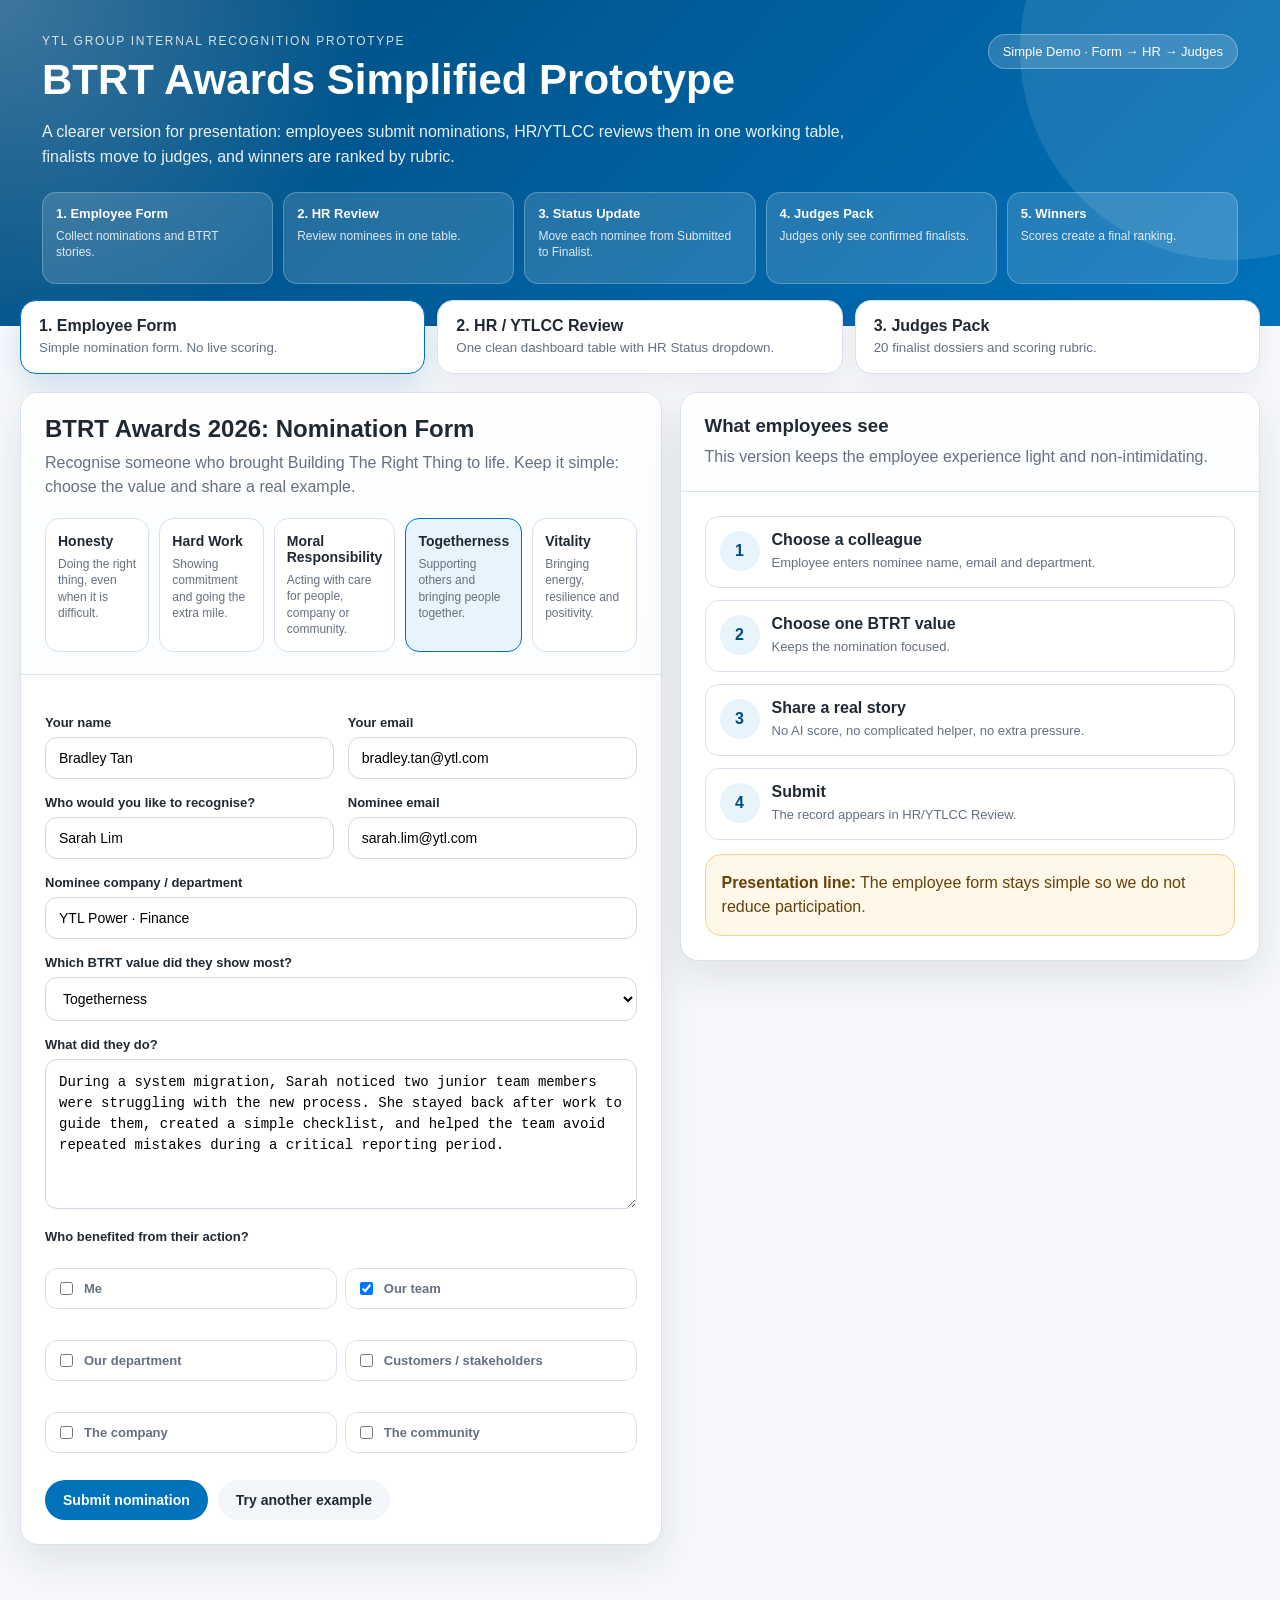
==== commit 1c4b7594: "Enhance layout and functionality for nominations Added new styling for dossier and story sections, u" ====
--- a/index.html
+++ b/index.html
@@ -379,6 +379,16 @@
     .profile-section h4 { margin: 0 0 8px; }
     .profile-section p { margin: 0; color: var(--muted); line-height: 1.55; }
 
+    .dossier-grid { display: grid; grid-template-columns: repeat(2, 1fr); gap: 12px; padding: 18px; border-bottom: 1px solid var(--line); }
+    .dossier-tile { border: 1px solid var(--line); border-radius: 14px; padding: 14px; background: #fbfdff; }
+    .dossier-tile span { display: block; color: var(--muted); font-size: 12px; margin-bottom: 6px; }
+    .dossier-tile b { display: block; font-size: 18px; }
+    .story-list { display: grid; gap: 10px; margin-top: 10px; }
+    .story-card { border: 1px solid var(--line); border-radius: 14px; padding: 12px; background: #fbfdff; }
+    .story-card b { display: block; margin-bottom: 5px; font-size: 13px; }
+    .story-card p { font-size: 13px; }
+    .rubric-list { margin: 8px 0 0; padding-left: 18px; color: var(--muted); line-height: 1.55; }
+
     .score-box { border: 1px solid var(--line); border-radius: 14px; padding: 14px; margin-bottom: 12px; }
     .score-box label { margin: 0 0 8px; display: flex; justify-content: space-between; }
     input[type="range"] { padding: 0; }
@@ -437,7 +447,7 @@
       <div class="tabs">
         <div class="tab active" onclick="showPanel('form', this)"><b>1. Employee Form</b><small>Simple nomination form. No live scoring.</small></div>
         <div class="tab" onclick="showPanel('dashboard', this)"><b>2. HR / YTLCC Review</b><small>One clean dashboard table with HR Status dropdown.</small></div>
-        <div class="tab" onclick="showPanel('judges', this)"><b>3. Judges Pack</b><small>20 finalists and scoring rubric.</small></div>
+        <div class="tab" onclick="showPanel('judges', this)"><b>3. Judges Pack</b><small>20 finalist dossiers and scoring rubric.</small></div>
       </div>
 
       <section id="form" class="panel active">
@@ -456,8 +466,10 @@
                 </div>
                 <div class="two-col">
                   <div><label>Who would you like to recognise?</label><input id="nomineeName" value="Sarah Lim" required /></div>
-                  <div><label>Nominee company / department</label><input id="nomineeCompany" value="YTL Power · Finance" required /></div>
+                  <div><label>Nominee email</label><input id="nomineeEmail" type="email" value="sarah.lim@ytl.com" required /></div>
                 </div>
+                <label>Nominee company / department</label>
+                <input id="nomineeCompany" value="YTL Power · Finance" required />
                 <label>Which BTRT value did they show most?</label>
                 <select id="btrtValue" required></select>
                 <label>What did they do?</label>
@@ -480,7 +492,7 @@
             </div>
             <div class="card-body">
               <div class="process">
-                <div class="step"><div class="num">1</div><div><b>Choose a colleague</b><span>Employee enters nominee details.</span></div></div>
+                <div class="step"><div class="num">1</div><div><b>Choose a colleague</b><span>Employee enters nominee name, email and department.</span></div></div>
                 <div class="step"><div class="num">2</div><div><b>Choose one BTRT value</b><span>Keeps the nomination focused.</span></div></div>
                 <div class="step"><div class="num">3</div><div><b>Share a real story</b><span>No AI score, no complicated helper, no extra pressure.</span></div></div>
                 <div class="step"><div class="num">4</div><div><b>Submit</b><span>The record appears in HR/YTLCC Review.</span></div></div>
@@ -501,7 +513,7 @@
           </div>
           <div class="card-body">
             <div class="tool-row">
-              <div><label>Search nominee</label><input id="searchInput" placeholder="Type a name..." oninput="renderDashboard()" /></div>
+              <div><label>Search nominee</label><input id="searchInput" placeholder="Type a name or email..." oninput="renderDashboard()" /></div>
               <div><label>Value</label><select id="valueFilter" onchange="renderDashboard()"><option value="All">All values</option></select></div>
               <div><label>HR Status</label><select id="statusFilter" onchange="renderDashboard()"><option value="All">All statuses</option><option>Submitted</option><option>Needs Detail</option><option>Validated</option><option>Shortlisted</option><option>Finalist</option><option>Not Selected</option></select></div>
               <button class="secondary" onclick="resetData()">Reset demo data</button>
@@ -514,7 +526,7 @@
           <div class="card-header"><h3>Nominee Review Table</h3><p>Grouped by nominee, not raw votes. This prevents it becoming a popularity contest.</p></div>
           <div class="card-body" style="overflow:auto;">
             <table>
-              <thead><tr><th>Nominee</th><th>Company / Dept</th><th>No. of Nominations</th><th>BTRT Value</th><th>Story Summary</th><th>HR Notes</th><th>HR Status</th></tr></thead>
+              <thead><tr><th>Nominee</th><th>Nominee Email</th><th>Company / Dept</th><th>No. of Nominations</th><th>BTRT Value</th><th>Story Summary</th><th>HR Notes</th><th>HR Status</th></tr></thead>
               <tbody id="nomineeTable"></tbody>
             </table>
           </div>
@@ -525,7 +537,7 @@
         <div class="profile-grid">
           <div class="profile-card" id="judgeProfile"></div>
           <div class="card">
-            <div class="card-header"><h3>Judge Scorecard</h3><p>Judges only score confirmed finalists. The demo includes 20 finalist names.</p></div>
+            <div class="card-header"><h3>Judge Scorecard</h3><p>Judges select a finalist, review the dossier, then score using the same rubric.</p></div>
             <div class="card-body">
               <label>Select finalist</label>
               <select id="finalistSelect" onchange="selectFinalist()"></select>
@@ -537,14 +549,14 @@
               <textarea id="judgeNotes" style="min-height:110px;">Strong example. The behaviour is specific, validated, and easy for others to learn from.</textarea>
               <div class="metric" style="margin-top:14px;"><span>Weighted score preview</span><b id="scorePreview">91</b></div>
               <div class="btn-row"><button class="primary" onclick="submitJudgeScore()">Submit score</button></div>
-              <div class="callout"><b>Presentation line:</b> HR confirms the finalist pool first. Judges then score only the 20 finalists.</div>
+              <div class="callout"><b>Presentation line:</b> HR prepares a clean finalist dossier first. Judges do not need to read raw messy submissions, but they can still see enough detail to score fairly.</div>
             </div>
           </div>
         </div>
         <div class="card" style="margin-top:18px;">
-          <div class="card-header"><h3>20 Finalists: Judge Comparison</h3><p>Live ranking based on judge scores submitted in this demo.</p></div>
+          <div class="card-header"><h3>20 Finalists: Judge Comparison</h3><p>Ranking remains simple, but each finalist row includes a quick evidence snapshot.</p></div>
           <div class="card-body" style="overflow:auto;">
-            <table><thead><tr><th>Rank</th><th>Finalist</th><th>Value</th><th>Nominations</th><th>HR Notes</th><th>Judge Score</th><th>Judge Note</th></tr></thead><tbody id="finalistTable"></tbody></table>
+            <table><thead><tr><th>Rank</th><th>Finalist</th><th>Value</th><th>Nominations</th><th>Evidence Snapshot</th><th>HR Validation</th><th>Judge Score</th><th>Judge Note</th></tr></thead><tbody id="finalistTable"></tbody></table>
           </div>
         </div>
       </section>
@@ -604,11 +616,16 @@
       ['Ben Teoh','YTL Corp · Admin','Hard Work','Ben helps with many office requests.','Appreciated, but story is too general.','Not Selected',1,null]
     ];
 
+    function emailFromName(name) {
+      return name.toLowerCase().replace(/[^a-z ]/g, '').trim().replace(/\s+/g, '.') + '@ytl.com';
+    }
+
     function makeRecords() {
       const records = [];
       let id = 1;
       sampleData.forEach(row => {
         const [name, company, value, story, hrNotes, status, count, judgeScore] = row;
+        const nomineeEmail = emailFromName(name);
         for (let i = 0; i < count; i++) {
           records.push({
             id: id++,
@@ -616,6 +633,7 @@
             nominatorName: ['Adam Wong','Mei Chen','Ravi Kumar','Dina Lee','Farah Ali','Jason Ong','Nadia Rahman'][id % 7],
             nominatorEmail: 'employee@ytl.com',
             nomineeName: name,
+            nomineeEmail,
             nomineeCompany: company,
             btrtValue: value,
             story: i === 0 ? story : story.replace('.', `, and this was noticed by several colleagues.`),
@@ -630,8 +648,8 @@
       return records;
     }
 
-    function save() { localStorage.setItem('btrtSimpleNominations', JSON.stringify(nominations)); }
-    function load() { const stored = localStorage.getItem('btrtSimpleNominations'); nominations = stored ? JSON.parse(stored) : makeRecords(); save(); }
+    function save() { localStorage.setItem('btrtSimpleNominationsRichJudges', JSON.stringify(nominations)); }
+    function load() { const stored = localStorage.getItem('btrtSimpleNominationsRichJudges'); nominations = stored ? JSON.parse(stored) : makeRecords(); save(); }
     function resetData() { nominations = makeRecords(); save(); renderAll(); }
 
     function showPanel(id, tab) {
@@ -662,16 +680,17 @@
 
     function fillRandomExample() {
       const examples = [
-        ['Amir Hassan', 'YTL Cement · Operations', 'Honesty', 'Before a report was submitted, Amir noticed incorrect figures in one section. Even though the team was under deadline pressure, he flagged the issue and helped correct the submission.'],
-        ['Priya Menon', 'ERL · Customer Experience', 'Moral Responsibility', 'During a service disruption, Priya calmly coordinated support for stranded passengers, checked on elderly passengers, and supported the frontline team until the situation stabilised.'],
-        ['Chloe Ng', 'YTL Communications · Marketing', 'Vitality', 'Chloe kept the campaign team energised during a difficult launch period. She organised quick check-ins, helped unblock copy approvals, and kept everyone focused even when timelines changed.']
+        ['Amir Hassan', 'amir.hassan@ytl.com', 'YTL Cement · Operations', 'Honesty', 'Before a report was submitted, Amir noticed incorrect figures in one section. Even though the team was under deadline pressure, he flagged the issue and helped correct the submission.'],
+        ['Priya Menon', 'priya.menon@ytl.com', 'ERL · Customer Experience', 'Moral Responsibility', 'During a service disruption, Priya calmly coordinated support for stranded passengers, checked on elderly passengers, and supported the frontline team until the situation stabilised.'],
+        ['Chloe Ng', 'chloe.ng@ytl.com', 'YTL Communications · Marketing', 'Vitality', 'Chloe kept the campaign team energised during a difficult launch period. She organised quick check-ins, helped unblock copy approvals, and kept everyone focused even when timelines changed.']
       ];
       const e = examples[Math.floor(Math.random() * examples.length)];
       document.getElementById('nomineeName').value = e[0];
-      document.getElementById('nomineeCompany').value = e[1];
-      document.getElementById('btrtValue').value = e[2];
-      document.getElementById('story').value = e[3];
-      setValue(e[2]);
+      document.getElementById('nomineeEmail').value = e[1];
+      document.getElementById('nomineeCompany').value = e[2];
+      document.getElementById('btrtValue').value = e[3];
+      document.getElementById('story').value = e[4];
+      setValue(e[3]);
     }
 
     document.addEventListener('submit', (e) => {
@@ -684,6 +703,7 @@
         nominatorName: document.getElementById('nominatorName').value,
         nominatorEmail: document.getElementById('nominatorEmail').value,
         nomineeName: document.getElementById('nomineeName').value.trim(),
+        nomineeEmail: document.getElementById('nomineeEmail').value.trim().toLowerCase(),
         nomineeCompany: document.getElementById('nomineeCompany').value.trim(),
         btrtValue: document.getElementById('btrtValue').value,
         story: document.getElementById('story').value.trim(),
@@ -703,7 +723,7 @@
     function getNomineeGroups() {
       const map = {};
       nominations.forEach(n => {
-        const key = n.nomineeName.toLowerCase().trim();
+        const key = (n.nomineeEmail || n.nomineeName).toLowerCase().trim();
         if (!map[key]) map[key] = [];
         map[key].push(n);
       });
@@ -716,7 +736,7 @@
         const status = statusPriority.find(s => list.some(n => n.status === s)) || first.status;
         const hrNotes = list.find(n => n.hrNotes)?.hrNotes || '';
         const judge = list.find(n => n.judge)?.judge || null;
-        return { name: first.nomineeName, company: first.nomineeCompany, list, total: list.length, primaryValue, best: list[0], status, hrNotes, judge };
+        return { name: first.nomineeName, email: first.nomineeEmail || '', company: first.nomineeCompany, list, total: list.length, primaryValue, best: list[0], status, hrNotes, judge };
       }).sort((a,b) => {
         const order = { Finalist: 1, Shortlisted: 2, Validated: 3, 'Needs Detail': 4, Submitted: 5, 'Not Selected': 6 };
         return order[a.status] - order[b.status] || b.total - a.total;
@@ -750,13 +770,13 @@
       const sf = document.getElementById('statusFilter')?.value || 'All';
       let groups = getNomineeGroups();
       renderMetrics(groups);
-      groups = groups.filter(g => (!search || g.name.toLowerCase().includes(search)) && (vf === 'All' || g.primaryValue === vf) && (sf === 'All' || g.status === sf));
-      document.getElementById('nomineeTable').innerHTML = groups.map(g => `<tr class="clickable"><td onclick="openReview('${g.name.replace(/'/g, "\\'")}')"><b>${g.name}</b></td><td onclick="openReview('${g.name.replace(/'/g, "\\'")}')">${g.company}</td><td onclick="openReview('${g.name.replace(/'/g, "\\'")}')">${g.total}</td><td onclick="openReview('${g.name.replace(/'/g, "\\'")}')">${g.primaryValue}</td><td onclick="openReview('${g.name.replace(/'/g, "\\'")}')">${summariseStory(g.best.story)}</td><td onclick="openReview('${g.name.replace(/'/g, "\\'")}')">${g.hrNotes}</td><td><select class="hr-status-select" onchange="updateGroupStatus('${g.name.replace(/'/g, "\\'")}', this.value)">${statuses.map(s => `<option ${s === g.status ? 'selected' : ''}>${s}</option>`).join('')}</select></td></tr>`).join('') || '<tr><td colspan="7">No records found.</td></tr>';
+      groups = groups.filter(g => (!search || g.name.toLowerCase().includes(search) || (g.email || '').toLowerCase().includes(search)) && (vf === 'All' || g.primaryValue === vf) && (sf === 'All' || g.status === sf));
+      document.getElementById('nomineeTable').innerHTML = groups.map(g => `<tr class="clickable"><td onclick="openReview('${g.email || g.name}')"><b>${g.name}</b></td><td onclick="openReview('${g.email || g.name}')">${g.email || '-'}</td><td onclick="openReview('${g.email || g.name}')">${g.company}</td><td onclick="openReview('${g.email || g.name}')">${g.total}</td><td onclick="openReview('${g.email || g.name}')">${g.primaryValue}</td><td onclick="openReview('${g.email || g.name}')">${summariseStory(g.best.story)}</td><td onclick="openReview('${g.email || g.name}')">${g.hrNotes}</td><td><select class="hr-status-select" onchange="updateGroupStatus('${g.email || g.name}', this.value)">${statuses.map(s => `<option ${s === g.status ? 'selected' : ''}>${s}</option>`).join('')}</select></td></tr>`).join('') || '<tr><td colspan="8">No records found.</td></tr>';
     }
 
     function updateGroupStatus(name, status) {
       nominations.forEach(n => {
-        if (n.nomineeName === name) {
+        if ((n.nomineeEmail || n.nomineeName) === name || n.nomineeName === name) {
           n.status = status;
           n.validated = ['Validated','Shortlisted','Finalist'].includes(status);
           if (status === 'Finalist' && !n.hrNotes.includes('Finalist')) n.hrNotes = 'Confirmed finalist for judges review.';
@@ -767,12 +787,13 @@
 
     function openReview(name) {
       selectedReviewName = name;
-      const g = getNomineeGroups().find(x => x.name === name);
+      const g = getNomineeGroups().find(x => (x.email || x.name) === name || x.name === name);
       if (!g) return;
       document.getElementById('modalTitle').textContent = `Review: ${g.name}`;
-      document.getElementById('modalSubtitle').textContent = `${g.company} · ${g.total} nomination(s) · ${g.primaryValue}`;
+      document.getElementById('modalSubtitle').textContent = `${g.email || 'No email captured'} · ${g.company} · ${g.total} nomination(s) · ${g.primaryValue}`;
       document.getElementById('modalBody').innerHTML = `
-        <div class="two-col"><div><label>HR Status</label><select id="reviewStatus">${statuses.map(s => `<option ${s === g.status ? 'selected' : ''}>${s}</option>`).join('')}</select></div><div><label>No. of nominations</label><input value="${g.total}" disabled /></div></div>
+        <div class="two-col"><div><label>Nominee email</label><input value="${g.email || '-'}" disabled /></div><div><label>No. of nominations</label><input value="${g.total}" disabled /></div></div>
+        <label>HR Status</label><select id="reviewStatus">${statuses.map(s => `<option ${s === g.status ? 'selected' : ''}>${s}</option>`).join('')}</select>
         <label>Story summary</label><textarea id="reviewSummary">${summariseStory(g.best.story)}</textarea>
         <label>HR / YTLCC notes</label><textarea id="reviewNotes">${g.hrNotes}</textarea>
         <div class="btn-row"><button class="primary" onclick="saveReview()">Save review</button><button class="secondary" onclick="makeFinalist()">Make finalist</button><button class="ghost" onclick="closeModal()">Cancel</button></div>
@@ -794,23 +815,54 @@
       return getNomineeGroups().filter(g => g.status === 'Finalist').sort((a,b) => (b.judge?.score || 0) - (a.judge?.score || 0) || b.total - a.total);
     }
 
+    function evidenceSnapshot(g) {
+      const people = [...new Set(g.list.map(n => n.nominatorName))].slice(0, 3).join(', ');
+      return `${g.total} nomination(s) from ${people}${g.total > 3 ? ' and others' : ''}.`;
+    }
+
+    function impactLine(g) {
+      const beneficiaries = [...new Set(g.list.flatMap(n => n.beneficiaries || []))].filter(Boolean);
+      const who = beneficiaries.length ? beneficiaries.join(', ') : 'the team / stakeholders';
+      return `Benefited: ${who}.`;
+    }
+
     function renderJudges() {
       const finalists = getFinalists();
       const select = document.getElementById('finalistSelect');
-      select.innerHTML = finalists.map(g => `<option value="${g.name}">${g.name} · ${g.primaryValue}</option>`).join('') || '<option>No finalists yet</option>';
+      select.innerHTML = finalists.map(g => `<option value="${g.email || g.name}">${g.name} · ${g.primaryValue}</option>`).join('') || '<option>No finalists yet</option>';
       selectFinalist();
       document.getElementById('finalistTable').innerHTML = finalists.map((g,i) => {
         const j = g.judge;
-        return `<tr><td>${i+1}</td><td><b>${g.name}</b><br><span style="color:var(--muted)">${g.company}</span></td><td>${g.primaryValue}</td><td>${g.total}</td><td>${g.hrNotes}</td><td><span class="tag ${j ? 'green' : 'amber'}">${j ? j.score : 'Not scored'}</span></td><td>${j ? j.note : '-'}</td></tr>`;
-      }).join('') || '<tr><td colspan="7">No finalists yet. Use the HR Review table to mark nominees as Finalist.</td></tr>';
+        return `<tr class="clickable" onclick="selectFinalistFromTable('${g.name.replace(/'/g, "\'")}')"><td>${i+1}</td><td><b>${g.name}</b><br><span style="color:var(--muted)">${g.email || '-'}</span><br><span style="color:var(--muted)">${g.company}</span></td><td>${g.primaryValue}</td><td>${g.total}</td><td>${evidenceSnapshot(g)}<br><span style="color:var(--muted)">${summariseStory(g.best.story)}</span></td><td>${g.hrNotes}</td><td><span class="tag ${j ? 'green' : 'amber'}">${j ? j.score : 'Not scored'}</span></td><td>${j ? j.note : '-'}</td></tr>`;
+      }).join('') || '<tr><td colspan="8">No finalists yet. Use the HR Review table to mark nominees as Finalist.</td></tr>';
+    }
+
+    function selectFinalistFromTable(name) {
+      document.getElementById('finalistSelect').value = name;
+      selectFinalist();
+      window.scrollTo({ top: document.getElementById('judges').offsetTop - 20, behavior: 'smooth' });
     }
 
     function selectFinalist() {
       const name = document.getElementById('finalistSelect').value;
-      const g = getFinalists().find(x => x.name === name);
+      const g = getFinalists().find(x => (x.email || x.name) === name || x.name === name);
       const profile = document.getElementById('judgeProfile');
       if (!g) { profile.innerHTML = '<div class="profile-section"><h4>No finalist selected</h4><p>Go to the HR Review table and mark nominees as Finalist.</p></div>'; return; }
-      profile.innerHTML = `<div class="profile-title"><h3>${g.name}</h3><p>${g.company} · Primary Value: ${g.primaryValue}</p></div><div class="profile-section"><h4>Nomination Summary</h4><p>${summariseStory(g.best.story)}</p></div><div class="profile-section"><h4>Supporting Evidence</h4><p>${g.total} peer nomination(s). HR/YTLCC note: ${g.hrNotes}</p></div><div class="profile-section"><h4>Why this reflects BTRT</h4><p>The story is linked to ${g.primaryValue} and has been prepared for judge comparison.</p></div>`;
+      const stories = g.list.slice(0, 4).map((n, idx) => `<div class="story-card"><b>Nomination ${idx + 1} · ${n.nominatorName}</b><p>${n.story}</p></div>`).join('');
+      profile.innerHTML = `
+        <div class="profile-title"><h3>${g.name}</h3><p>${g.email || 'No email captured'} · ${g.company} · Primary Value: ${g.primaryValue}</p></div>
+        <div class="dossier-grid">
+          <div class="dossier-tile"><span>Peer nominations</span><b>${g.total}</b></div>
+          <div class="dossier-tile"><span>HR status</span><b>${g.status}</b></div>
+          <div class="dossier-tile"><span>Main value</span><b>${g.primaryValue}</b></div>
+          <div class="dossier-tile"><span>Judge score</span><b>${g.judge ? g.judge.score : 'Pending'}</b></div>
+        </div>
+        <div class="profile-section"><h4>Finalist Story Summary</h4><p>${summariseStory(g.best.story)}</p></div>
+        <div class="profile-section"><h4>Behaviour Observed</h4><p>The nomination highlights a specific action linked to <b>${g.primaryValue}</b>, supported by peer submissions and HR/YTLCC review.</p></div>
+        <div class="profile-section"><h4>Impact / Beneficiary</h4><p>${impactLine(g)} The story should be judged on what changed because of the nominee’s behaviour, not how beautifully the nomination was written.</p></div>
+        <div class="profile-section"><h4>HR / YTLCC Validation</h4><p>${g.hrNotes || 'Pending validation note.'}</p></div>
+        <div class="profile-section"><h4>Nomination Evidence</h4><p>Judges can skim the original supporting nominations below if they want more context.</p><div class="story-list">${stories}</div></div>
+        <div class="profile-section"><h4>Scoring Reminder</h4><ul class="rubric-list"><li><b>Value alignment:</b> Does the behaviour clearly reflect the selected BTRT value?</li><li><b>Impact:</b> Who benefited and how meaningful was the outcome?</li><li><b>Role model quality:</b> Is this behaviour worth encouraging across the Group?</li><li><b>Distinctiveness:</b> Does this stand out from normal expected performance?</li></ul></div>`;
       if (g.judge) { document.getElementById('judgeNotes').value = g.judge.note; }
       updateScorePreview();
     }
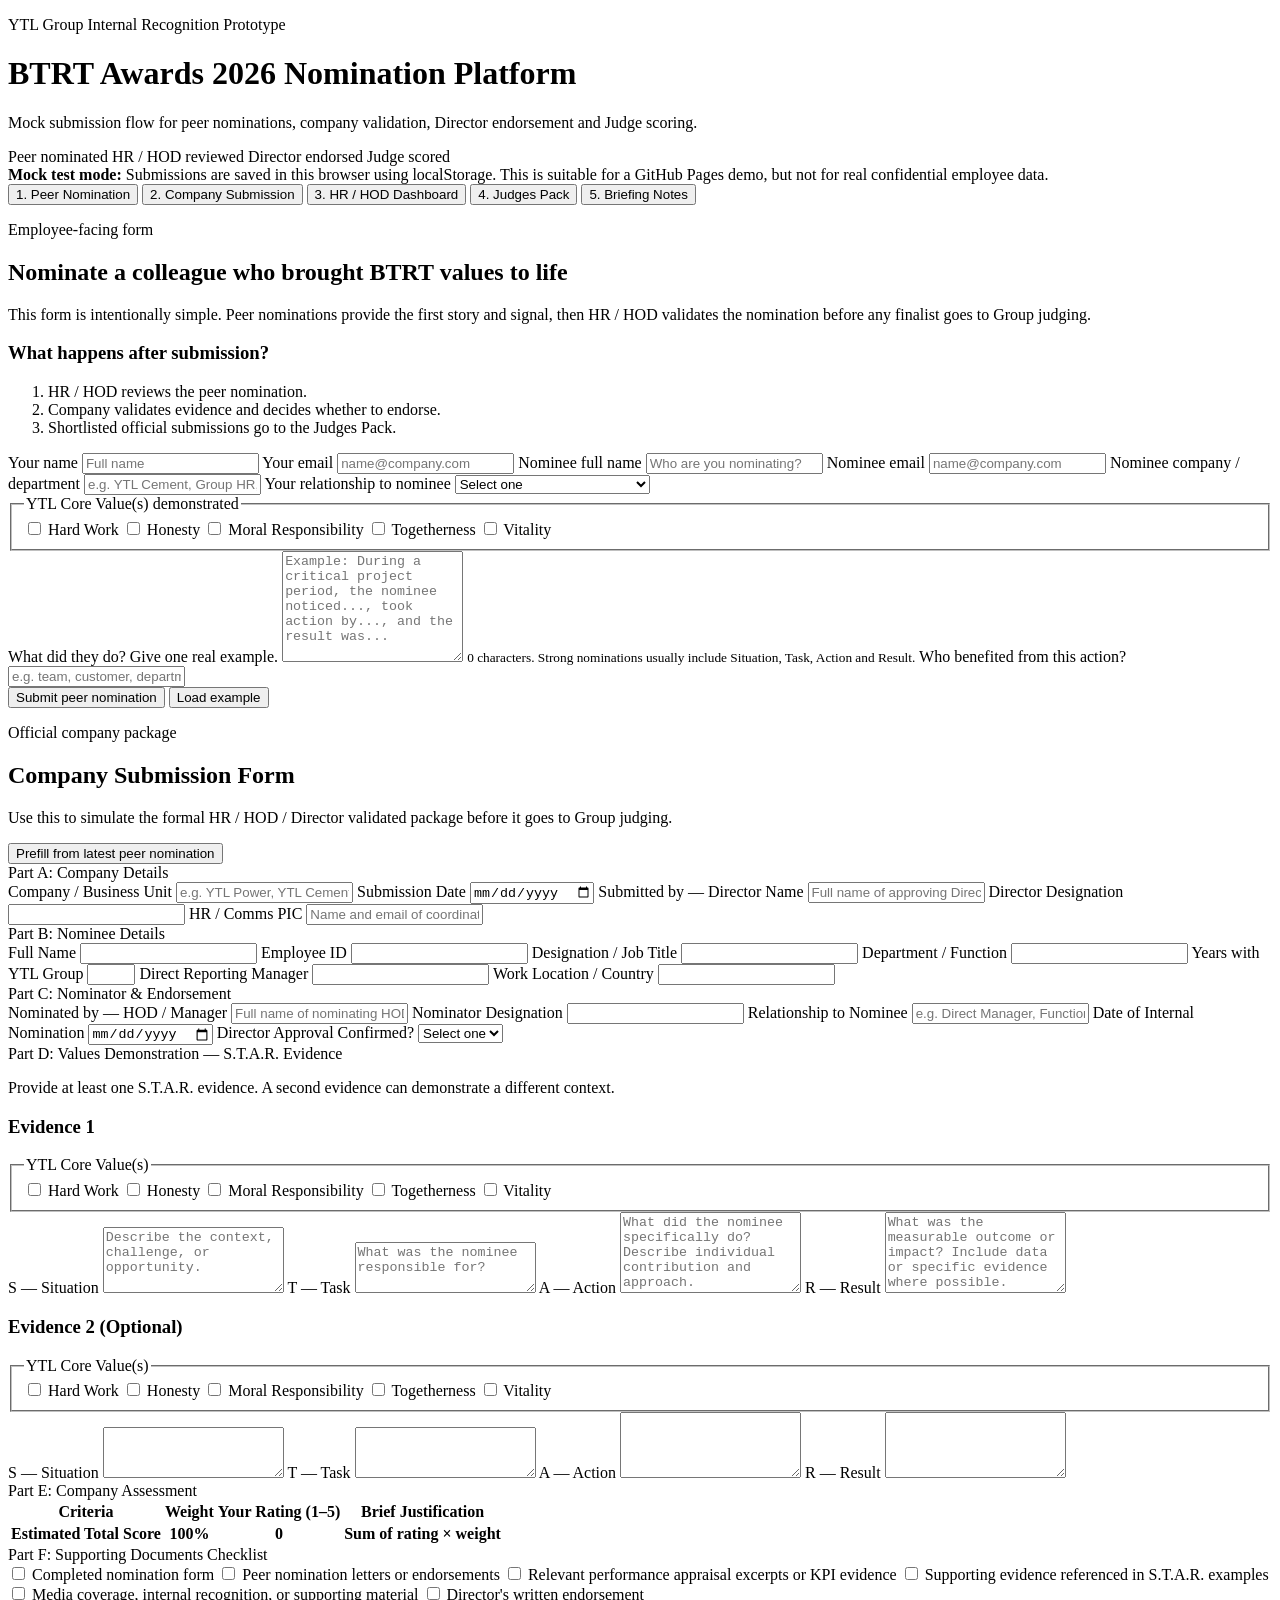
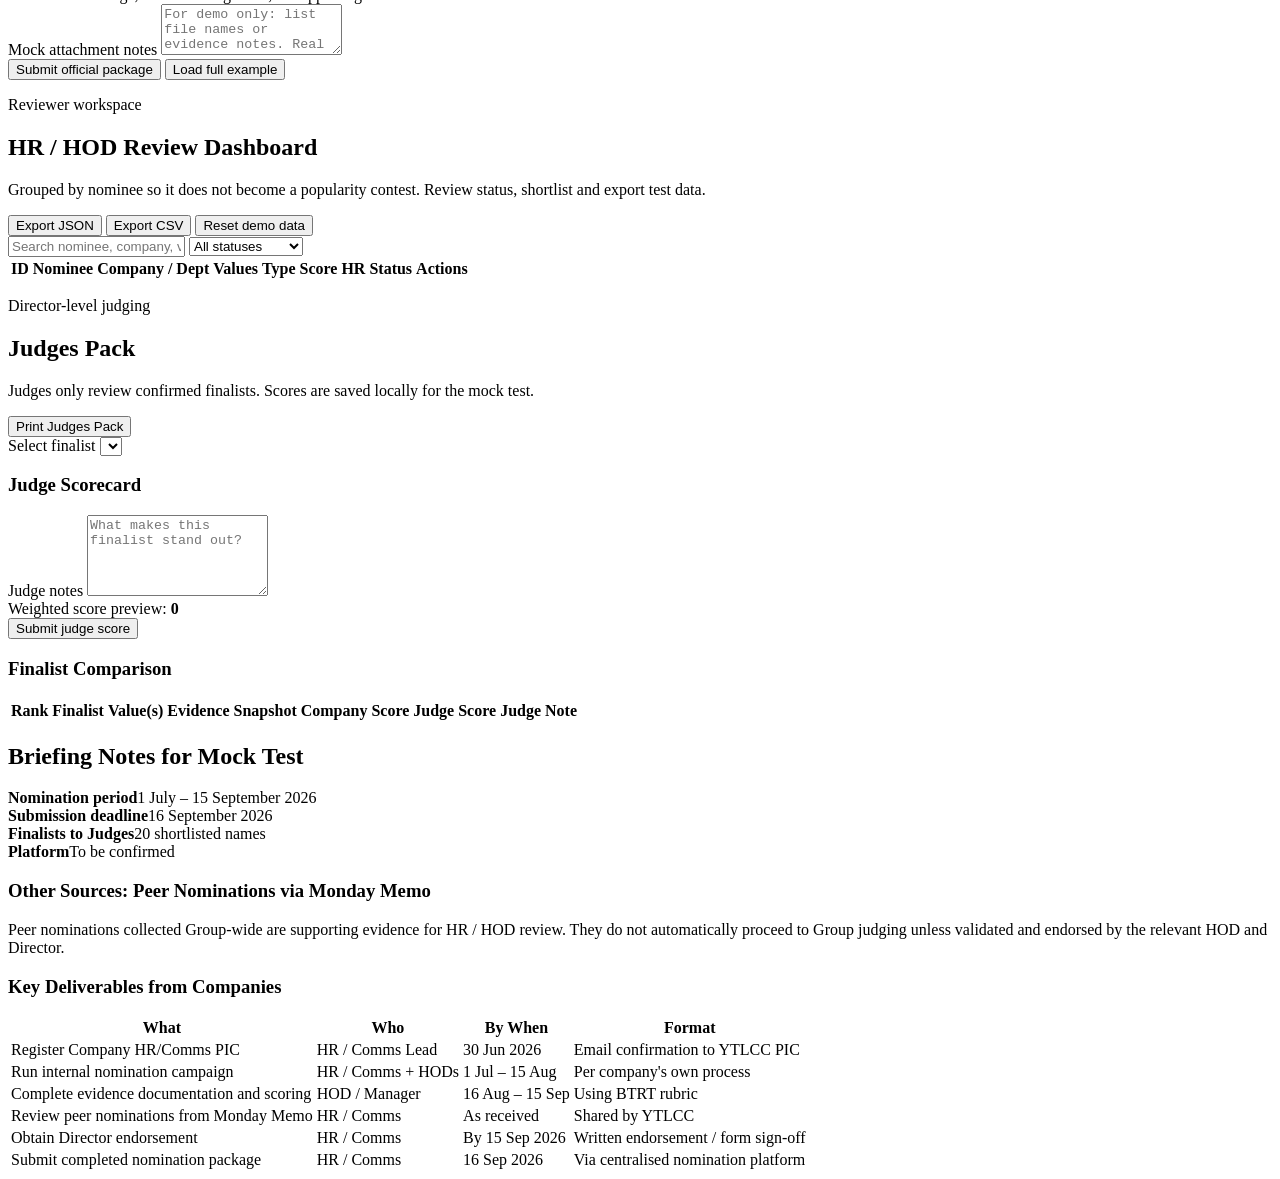
==== commit df25571c: "Update index.html" ====
--- a/index.html
+++ b/index.html
@@ -1,888 +1,314 @@
-<!DOCTYPE html>
+<!doctype html>
 <html lang="en">
 <head>
-  <meta charset="UTF-8" />
-  <meta name="viewport" content="width=device-width, initial-scale=1.0" />
-  <title>BTRT Awards Simplified Prototype</title>
-  <style>
-    :root {
-      --blue: #0072bc;
-      --blue-dark: #004b7c;
-      --blue-soft: #e8f4fb;
-      --ink: #1f2933;
-      --muted: #657080;
-      --line: #d8e2ec;
-      --bg: #f6f8fb;
-      --card: #ffffff;
-      --green: #0f8a5f;
-      --amber: #b7791f;
-      --red: #b42318;
-      --purple: #6b46c1;
-      --shadow: 0 16px 40px rgba(31, 41, 51, 0.10);
-      --radius: 18px;
-    }
-
-    * { box-sizing: border-box; }
-
-    body {
-      margin: 0;
-      font-family: Inter, Arial, sans-serif;
-      background: var(--bg);
-      color: var(--ink);
-    }
-
-    .hero {
-      background:
-        radial-gradient(circle at top left, rgba(255,255,255,0.24), transparent 28%),
-        linear-gradient(135deg, var(--blue-dark), var(--blue));
-      color: white;
-      padding: 34px 42px 42px;
-      position: relative;
-      overflow: hidden;
-    }
-
-    .hero::after {
-      content: "";
-      position: absolute;
-      width: 420px;
-      height: 420px;
-      right: -160px;
-      top: -160px;
-      background: rgba(255, 255, 255, 0.10);
-      border-radius: 50%;
-    }
-
-    .hero-top {
-      display: flex;
-      justify-content: space-between;
-      gap: 24px;
-      align-items: flex-start;
-      position: relative;
-      z-index: 1;
-    }
-
-    .brand-kicker {
-      letter-spacing: 0.14em;
-      text-transform: uppercase;
-      font-size: 12px;
-      opacity: 0.82;
-      margin-bottom: 10px;
-    }
-
-    h1 {
-      margin: 0;
-      font-size: 42px;
-      line-height: 1.06;
-      max-width: 880px;
-    }
-
-    .hero p {
-      max-width: 820px;
-      font-size: 16px;
-      line-height: 1.6;
-      opacity: 0.92;
-      margin: 16px 0 0;
-    }
-
-    .pill {
-      display: inline-flex;
-      align-items: center;
-      gap: 8px;
-      background: rgba(255,255,255,0.16);
-      border: 1px solid rgba(255,255,255,0.30);
-      border-radius: 999px;
-      padding: 9px 14px;
-      font-size: 13px;
-      white-space: nowrap;
-    }
-
-    .flow {
-      display: grid;
-      grid-template-columns: repeat(5, 1fr);
-      gap: 10px;
-      margin-top: 22px;
-      position: relative;
-      z-index: 1;
-    }
-
-    .flow-card {
-      background: rgba(255,255,255,0.14);
-      border: 1px solid rgba(255,255,255,0.24);
-      border-radius: 14px;
-      padding: 13px;
-      min-height: 92px;
-    }
-
-    .flow-card b { display: block; font-size: 13px; margin-bottom: 7px; }
-    .flow-card span { display: block; font-size: 12px; opacity: 0.86; line-height: 1.35; }
-
-    .container {
-      width: min(1280px, calc(100% - 40px));
-      margin: -26px auto 60px;
-      position: relative;
-      z-index: 5;
-    }
-
-    .tabs {
-      display: grid;
-      grid-template-columns: repeat(3, 1fr);
-      gap: 12px;
-      margin-bottom: 18px;
-    }
-
-    .tab {
-      background: white;
-      border: 1px solid var(--line);
-      border-radius: 16px;
-      padding: 16px 18px;
-      cursor: pointer;
-      box-shadow: 0 8px 24px rgba(31,41,51,0.06);
-      transition: 0.18s ease;
-    }
-
-    .tab:hover { transform: translateY(-1px); }
-
-    .tab.active {
-      border-color: var(--blue);
-      box-shadow: 0 12px 28px rgba(0,114,188,0.16);
-    }
-
-    .tab small {
-      display: block;
-      color: var(--muted);
-      margin-top: 4px;
-      line-height: 1.35;
-    }
-
-    .panel { display: none; }
-    .panel.active { display: block; }
-
-    .grid {
-      display: grid;
-      grid-template-columns: 1.05fr 0.95fr;
-      gap: 18px;
-      align-items: start;
-    }
-
-    .card {
-      background: var(--card);
-      border: 1px solid var(--line);
-      border-radius: var(--radius);
-      box-shadow: var(--shadow);
-      overflow: hidden;
-    }
-
-    .card-header {
-      padding: 22px 24px;
-      border-bottom: 1px solid var(--line);
-      background: linear-gradient(180deg, #fff, #fbfdff);
-    }
-
-    .card-header h2, .card-header h3 { margin: 0; }
-
-    .card-header p {
-      color: var(--muted);
-      line-height: 1.55;
-      margin: 8px 0 0;
-    }
-
-    .card-body { padding: 24px; }
-
-    .values {
-      display: grid;
-      grid-template-columns: repeat(5, 1fr);
-      gap: 10px;
-      margin-top: 18px;
-    }
-
-    .value-card {
-      padding: 14px 12px;
-      border: 1px solid var(--line);
-      border-radius: 14px;
-      background: white;
-      min-height: 94px;
-      cursor: pointer;
-      transition: 0.18s ease;
-    }
-
-    .value-card:hover { transform: translateY(-1px); border-color: var(--blue); }
-    .value-card.selected { border-color: var(--blue); background: var(--blue-soft); }
-    .value-card b { display: block; font-size: 14px; margin-bottom: 7px; }
-    .value-card span { display: block; font-size: 12px; color: var(--muted); line-height: 1.35; }
-
-    label {
-      display: block;
-      font-size: 13px;
-      font-weight: 700;
-      margin: 16px 0 7px;
-    }
-
-    input, select, textarea {
-      width: 100%;
-      border: 1px solid #cfd8e3;
-      border-radius: 12px;
-      padding: 12px 13px;
-      font-size: 14px;
-      outline: none;
-      background: white;
-    }
-
-    input:focus, select:focus, textarea:focus {
-      border-color: var(--blue);
-      box-shadow: 0 0 0 3px rgba(0,114,188,0.12);
-    }
-
-    textarea { min-height: 150px; resize: vertical; line-height: 1.5; }
-
-    .two-col {
-      display: grid;
-      grid-template-columns: repeat(2, 1fr);
-      gap: 14px;
-    }
-
-    .checkbox-grid {
-      display: grid;
-      grid-template-columns: repeat(2, 1fr);
-      gap: 8px;
-      margin-top: 8px;
-    }
-
-    .check {
-      display: flex;
-      align-items: center;
-      gap: 8px;
-      border: 1px solid var(--line);
-      border-radius: 12px;
-      padding: 10px;
-      color: var(--muted);
-      font-size: 13px;
-    }
-
-    .check input { width: auto; }
-
-    .btn-row {
-      display: flex;
-      gap: 10px;
-      margin-top: 20px;
-      flex-wrap: wrap;
-    }
-
-    button {
-      border: none;
-      border-radius: 999px;
-      padding: 12px 18px;
-      font-weight: 700;
-      cursor: pointer;
-      font-size: 14px;
-      transition: 0.18s ease;
-    }
-
-    button:hover { transform: translateY(-1px); }
-    .primary { background: var(--blue); color: white; }
-    .secondary { background: var(--blue-soft); color: var(--blue-dark); }
-    .ghost { background: #f3f6fa; color: var(--ink); }
-
-    .callout {
-      background: #fff8e8;
-      border: 1px solid #f1d28b;
-      border-radius: 16px;
-      padding: 16px;
-      color: #62410a;
-      line-height: 1.5;
-      margin-top: 14px;
-    }
-
-    .success { background: #e7f8ef; border-color: #b6e4cc; color: #0f5132; }
-    .hidden { display: none !important; }
-
-    .metric-grid {
-      display: grid;
-      grid-template-columns: repeat(5, 1fr);
-      gap: 12px;
-      margin-bottom: 18px;
-    }
-
-    .metric {
-      background: white;
-      border: 1px solid var(--line);
-      border-radius: 16px;
-      padding: 16px;
-      box-shadow: 0 8px 18px rgba(31,41,51,0.05);
-    }
-
-    .metric span { color: var(--muted); font-size: 12px; }
-    .metric b { display: block; font-size: 26px; margin-top: 7px; }
-
-    .tool-row {
-      display: flex;
-      gap: 10px;
-      flex-wrap: wrap;
-      align-items: end;
-      margin-bottom: 16px;
-    }
-
-    .tool-row > div { min-width: 180px; flex: 1; }
-
-    table { width: 100%; border-collapse: collapse; font-size: 13px; }
-    th, td { padding: 12px; border-bottom: 1px solid var(--line); text-align: left; vertical-align: top; }
-    th { color: var(--muted); font-size: 12px; background: #f8fafc; text-transform: uppercase; letter-spacing: 0.04em; }
-    tr.clickable { cursor: pointer; }
-    tr.clickable:hover { background: #f7fbff; }
-
-    .tag {
-      display: inline-flex;
-      border-radius: 999px;
-      padding: 5px 9px;
-      font-size: 12px;
-      font-weight: 700;
-      white-space: nowrap;
-    }
-
-    .tag.green { background: #e7f8ef; color: var(--green); }
-    .tag.amber { background: #fff4df; color: var(--amber); }
-    .tag.red { background: #fff0ee; color: var(--red); }
-    .tag.blue { background: var(--blue-soft); color: var(--blue-dark); }
-    .tag.purple { background: #f1ebff; color: var(--purple); }
-
-    .hr-status-select { min-width: 150px; padding: 9px 10px; }
-
-    .process { display: grid; gap: 12px; }
-    .step {
-      display: grid;
-      grid-template-columns: 40px 1fr;
-      gap: 12px;
-      padding: 14px;
-      border: 1px solid var(--line);
-      border-radius: 14px;
-      background: white;
-    }
-    .num {
-      width: 40px;
-      height: 40px;
-      border-radius: 50%;
-      background: var(--blue-soft);
-      color: var(--blue-dark);
-      display: grid;
-      place-items: center;
-      font-weight: 800;
-    }
-    .step b { display: block; margin-bottom: 4px; }
-    .step span { color: var(--muted); font-size: 13px; line-height: 1.45; }
-
-    .profile-grid { display: grid; grid-template-columns: 0.9fr 1.1fr; gap: 18px; }
-    .profile-card { border: 1px solid var(--line); border-radius: 16px; overflow: hidden; background: white; box-shadow: var(--shadow); }
-    .profile-title { padding: 18px; background: linear-gradient(135deg, var(--blue-dark), var(--blue)); color: white; }
-    .profile-title h3 { margin: 0; font-size: 24px; }
-    .profile-title p { margin: 6px 0 0; opacity: 0.88; }
-    .profile-section { padding: 18px; border-bottom: 1px solid var(--line); }
-    .profile-section:last-child { border-bottom: none; }
-    .profile-section h4 { margin: 0 0 8px; }
-    .profile-section p { margin: 0; color: var(--muted); line-height: 1.55; }
-
-    .dossier-grid { display: grid; grid-template-columns: repeat(2, 1fr); gap: 12px; padding: 18px; border-bottom: 1px solid var(--line); }
-    .dossier-tile { border: 1px solid var(--line); border-radius: 14px; padding: 14px; background: #fbfdff; }
-    .dossier-tile span { display: block; color: var(--muted); font-size: 12px; margin-bottom: 6px; }
-    .dossier-tile b { display: block; font-size: 18px; }
-    .story-list { display: grid; gap: 10px; margin-top: 10px; }
-    .story-card { border: 1px solid var(--line); border-radius: 14px; padding: 12px; background: #fbfdff; }
-    .story-card b { display: block; margin-bottom: 5px; font-size: 13px; }
-    .story-card p { font-size: 13px; }
-    .rubric-list { margin: 8px 0 0; padding-left: 18px; color: var(--muted); line-height: 1.55; }
-
-    .score-box { border: 1px solid var(--line); border-radius: 14px; padding: 14px; margin-bottom: 12px; }
-    .score-box label { margin: 0 0 8px; display: flex; justify-content: space-between; }
-    input[type="range"] { padding: 0; }
-
-    .small-note { color: var(--muted); font-size: 12px; line-height: 1.45; margin-top: 8px; }
-
-    .modal-backdrop {
-      position: fixed;
-      inset: 0;
-      background: rgba(15, 23, 42, 0.45);
-      display: none;
-      align-items: center;
-      justify-content: center;
-      z-index: 50;
-      padding: 20px;
-    }
-
-    .modal-backdrop.show { display: flex; }
-    .modal { width: min(760px, 100%); max-height: 86vh; overflow: auto; background: white; border-radius: 22px; box-shadow: 0 24px 80px rgba(0,0,0,0.22); }
-    .modal-header { padding: 22px 24px; border-bottom: 1px solid var(--line); display: flex; justify-content: space-between; gap: 16px; align-items: start; }
-    .modal-header h3 { margin: 0; }
-    .modal-body { padding: 24px; }
-    .x { background: #f3f6fa; padding: 8px 11px; border-radius: 10px; }
-
-    @media (max-width: 980px) {
-      .grid, .profile-grid { grid-template-columns: 1fr; }
-      .metric-grid { grid-template-columns: repeat(2, 1fr); }
-      .values { grid-template-columns: repeat(2, 1fr); }
-      .tabs { grid-template-columns: 1fr; }
-      .flow { grid-template-columns: repeat(2, 1fr); }
-      .two-col { grid-template-columns: 1fr; }
-    }
-  </style>
+  <meta charset="utf-8" />
+  <meta name="viewport" content="width=device-width, initial-scale=1" />
+  <title>BTRT Awards 2026 Mock Nomination Platform</title>
+  <link rel="stylesheet" href="styles.css" />
 </head>
 <body>
-  <main class="app">
-    <section class="hero">
-      <div class="hero-top">
+  <header class="hero">
+    <div class="hero-inner">
+      <p class="eyebrow">YTL Group Internal Recognition Prototype</p>
+      <h1>BTRT Awards 2026 Nomination Platform</h1>
+      <p class="lead">Mock submission flow for peer nominations, company validation, Director endorsement and Judge scoring.</p>
+      <div class="chips">
+        <span>Peer nominated</span>
+        <span>HR / HOD reviewed</span>
+        <span>Director endorsed</span>
+        <span>Judge scored</span>
+      </div>
+    </div>
+  </header>
+
+  <main class="shell">
+    <section class="notice">
+      <strong>Mock test mode:</strong> Submissions are saved in this browser using localStorage. This is suitable for a GitHub Pages demo, but not for real confidential employee data.
+    </section>
+
+    <nav class="tabs" aria-label="BTRT mock platform sections">
+      <button class="tab active" data-tab="employee">1. Peer Nomination</button>
+      <button class="tab" data-tab="company">2. Company Submission</button>
+      <button class="tab" data-tab="dashboard">3. HR / HOD Dashboard</button>
+      <button class="tab" data-tab="judges">4. Judges Pack</button>
+      <button class="tab" data-tab="guide">5. Briefing Notes</button>
+    </nav>
+
+    <section id="employee" class="panel active">
+      <div class="grid two">
         <div>
-          <div class="brand-kicker">YTL Group Internal Recognition Prototype</div>
-          <h1>BTRT Awards Simplified Prototype</h1>
-          <p>A clearer version for presentation: employees submit nominations, HR/YTLCC reviews them in one working table, finalists move to judges, and winners are ranked by rubric.</p>
-        </div>
-        <div class="pill">Simple Demo · Form → HR → Judges</div>
-      </div>
-      <div class="flow">
-        <div class="flow-card"><b>1. Employee Form</b><span>Collect nominations and BTRT stories.</span></div>
-        <div class="flow-card"><b>2. HR Review</b><span>Review nominees in one table.</span></div>
-        <div class="flow-card"><b>3. Status Update</b><span>Move each nominee from Submitted to Finalist.</span></div>
-        <div class="flow-card"><b>4. Judges Pack</b><span>Judges only see confirmed finalists.</span></div>
-        <div class="flow-card"><b>5. Winners</b><span>Scores create a final ranking.</span></div>
-      </div>
-    </section>
-
-    <section class="container">
-      <div class="tabs">
-        <div class="tab active" onclick="showPanel('form', this)"><b>1. Employee Form</b><small>Simple nomination form. No live scoring.</small></div>
-        <div class="tab" onclick="showPanel('dashboard', this)"><b>2. HR / YTLCC Review</b><small>One clean dashboard table with HR Status dropdown.</small></div>
-        <div class="tab" onclick="showPanel('judges', this)"><b>3. Judges Pack</b><small>20 finalist dossiers and scoring rubric.</small></div>
-      </div>
-
-      <section id="form" class="panel active">
-        <div class="grid">
-          <div class="card">
-            <div class="card-header">
-              <h2>BTRT Awards 2026: Nomination Form</h2>
-              <p>Recognise someone who brought Building The Right Thing to life. Keep it simple: choose the value and share a real example.</p>
-              <div class="values" id="valueCards"></div>
+          <p class="section-label">Employee-facing form</p>
+          <h2>Nominate a colleague who brought BTRT values to life</h2>
+          <p>This form is intentionally simple. Peer nominations provide the first story and signal, then HR / HOD validates the nomination before any finalist goes to Group judging.</p>
+        </div>
+        <div class="process-card">
+          <h3>What happens after submission?</h3>
+          <ol>
+            <li>HR / HOD reviews the peer nomination.</li>
+            <li>Company validates evidence and decides whether to endorse.</li>
+            <li>Shortlisted official submissions go to the Judges Pack.</li>
+          </ol>
+        </div>
+      </div>
+
+      <form id="peerForm" class="card form-card">
+        <div class="form-grid">
+          <label>Your name <input required name="nominatorName" placeholder="Full name" /></label>
+          <label>Your email <input required type="email" name="nominatorEmail" placeholder="name@company.com" /></label>
+          <label>Nominee full name <input required name="nomineeName" placeholder="Who are you nominating?" /></label>
+          <label>Nominee email <input type="email" name="nomineeEmail" placeholder="name@company.com" /></label>
+          <label>Nominee company / department <input required name="companyDept" placeholder="e.g. YTL Cement, Group HR, YTL Hotels" /></label>
+          <label>Your relationship to nominee
+            <select required name="relationship">
+              <option value="">Select one</option>
+              <option>Direct Manager</option>
+              <option>HOD / Functional Head</option>
+              <option>Team Member</option>
+              <option>Colleague from another team</option>
+              <option>Project Stakeholder</option>
+            </select>
+          </label>
+        </div>
+
+        <fieldset>
+          <legend>YTL Core Value(s) demonstrated</legend>
+          <div class="checks">
+            <label><input type="checkbox" name="values" value="Hard Work" /> Hard Work</label>
+            <label><input type="checkbox" name="values" value="Honesty" /> Honesty</label>
+            <label><input type="checkbox" name="values" value="Moral Responsibility" /> Moral Responsibility</label>
+            <label><input type="checkbox" name="values" value="Togetherness" /> Togetherness</label>
+            <label><input type="checkbox" name="values" value="Vitality" /> Vitality</label>
+          </div>
+        </fieldset>
+
+        <label>What did they do? Give one real example.
+          <textarea required name="story" rows="7" data-counter="peerStoryCount" placeholder="Example: During a critical project period, the nominee noticed..., took action by..., and the result was..."></textarea>
+          <small><span id="peerStoryCount">0</span> characters. Strong nominations usually include Situation, Task, Action and Result.</small>
+        </label>
+
+        <label>Who benefited from this action?
+          <input name="benefit" placeholder="e.g. team, customer, department, community, company" />
+        </label>
+
+        <div class="actions">
+          <button type="submit">Submit peer nomination</button>
+          <button type="button" class="secondary" id="loadExamplePeer">Load example</button>
+        </div>
+      </form>
+    </section>
+
+    <section id="company" class="panel">
+      <div class="section-head">
+        <div>
+          <p class="section-label">Official company package</p>
+          <h2>Company Submission Form</h2>
+          <p>Use this to simulate the formal HR / HOD / Director validated package before it goes to Group judging.</p>
+        </div>
+        <button class="secondary" id="prefillFromPeer">Prefill from latest peer nomination</button>
+      </div>
+
+      <form id="companyForm" class="card form-card official">
+        <div class="part-title">Part A: Company Details</div>
+        <div class="form-grid">
+          <label>Company / Business Unit <input required name="company" placeholder="e.g. YTL Power, YTL Cement, Wessex Water, YTL Hotels" /></label>
+          <label>Submission Date <input required type="date" name="submissionDate" /></label>
+          <label>Submitted by — Director Name <input required name="directorName" placeholder="Full name of approving Director" /></label>
+          <label>Director Designation <input required name="directorDesignation" /></label>
+          <label>HR / Comms PIC <input required name="pic" placeholder="Name and email of coordinating PIC" /></label>
+        </div>
+
+        <div class="part-title">Part B: Nominee Details</div>
+        <div class="form-grid">
+          <label>Full Name <input required name="nomineeName" /></label>
+          <label>Employee ID <input name="employeeId" /></label>
+          <label>Designation / Job Title <input required name="jobTitle" /></label>
+          <label>Department / Function <input required name="department" /></label>
+          <label>Years with YTL Group <input type="number" min="0" max="60" name="years" /></label>
+          <label>Direct Reporting Manager <input name="manager" /></label>
+          <label>Work Location / Country <input name="location" /></label>
+        </div>
+
+        <div class="part-title">Part C: Nominator & Endorsement</div>
+        <div class="form-grid">
+          <label>Nominated by — HOD / Manager <input required name="hodName" placeholder="Full name of nominating HOD or Manager" /></label>
+          <label>Nominator Designation <input required name="hodDesignation" /></label>
+          <label>Relationship to Nominee <input required name="relationship" placeholder="e.g. Direct Manager, Functional Head" /></label>
+          <label>Date of Internal Nomination <input type="date" name="internalDate" /></label>
+          <label>Director Approval Confirmed?
+            <select required name="directorApproval">
+              <option value="">Select one</option>
+              <option>Yes</option>
+              <option>No</option>
+            </select>
+          </label>
+        </div>
+
+        <div class="part-title">Part D: Values Demonstration — S.T.A.R. Evidence</div>
+        <p class="hint">Provide at least one S.T.A.R. evidence. A second evidence can demonstrate a different context.</p>
+
+        <div class="evidence-block">
+          <h3>Evidence 1</h3>
+          <fieldset>
+            <legend>YTL Core Value(s)</legend>
+            <div class="checks">
+              <label><input type="checkbox" name="values1" value="Hard Work" /> Hard Work</label>
+              <label><input type="checkbox" name="values1" value="Honesty" /> Honesty</label>
+              <label><input type="checkbox" name="values1" value="Moral Responsibility" /> Moral Responsibility</label>
+              <label><input type="checkbox" name="values1" value="Togetherness" /> Togetherness</label>
+              <label><input type="checkbox" name="values1" value="Vitality" /> Vitality</label>
             </div>
-            <div class="card-body">
-              <form id="nominationForm">
-                <div class="two-col">
-                  <div><label>Your name</label><input id="nominatorName" value="Bradley Tan" required /></div>
-                  <div><label>Your email</label><input id="nominatorEmail" value="bradley.tan@ytl.com" required /></div>
-                </div>
-                <div class="two-col">
-                  <div><label>Who would you like to recognise?</label><input id="nomineeName" value="Sarah Lim" required /></div>
-                  <div><label>Nominee email</label><input id="nomineeEmail" type="email" value="sarah.lim@ytl.com" required /></div>
-                </div>
-                <label>Nominee company / department</label>
-                <input id="nomineeCompany" value="YTL Power · Finance" required />
-                <label>Which BTRT value did they show most?</label>
-                <select id="btrtValue" required></select>
-                <label>What did they do?</label>
-                <textarea id="story" required>During a system migration, Sarah noticed two junior team members were struggling with the new process. She stayed back after work to guide them, created a simple checklist, and helped the team avoid repeated mistakes during a critical reporting period.</textarea>
-                <label>Who benefited from their action?</label>
-                <div class="checkbox-grid" id="beneficiaryGrid"></div>
-                <div class="btn-row">
-                  <button class="primary" type="submit">Submit nomination</button>
-                  <button class="ghost" type="button" onclick="fillRandomExample()">Try another example</button>
-                </div>
-              </form>
-              <div id="formMessage" class="callout hidden"></div>
+          </fieldset>
+          <label>S — Situation <textarea required rows="4" name="situation1" placeholder="Describe the context, challenge, or opportunity."></textarea></label>
+          <label>T — Task <textarea required rows="3" name="task1" placeholder="What was the nominee responsible for?"></textarea></label>
+          <label>A — Action <textarea required rows="5" name="action1" placeholder="What did the nominee specifically do? Describe individual contribution and approach."></textarea></label>
+          <label>R — Result <textarea required rows="5" name="result1" placeholder="What was the measurable outcome or impact? Include data or specific evidence where possible."></textarea></label>
+        </div>
+
+        <div class="evidence-block muted-block">
+          <h3>Evidence 2 <span>(Optional)</span></h3>
+          <fieldset>
+            <legend>YTL Core Value(s)</legend>
+            <div class="checks">
+              <label><input type="checkbox" name="values2" value="Hard Work" /> Hard Work</label>
+              <label><input type="checkbox" name="values2" value="Honesty" /> Honesty</label>
+              <label><input type="checkbox" name="values2" value="Moral Responsibility" /> Moral Responsibility</label>
+              <label><input type="checkbox" name="values2" value="Togetherness" /> Togetherness</label>
+              <label><input type="checkbox" name="values2" value="Vitality" /> Vitality</label>
             </div>
-          </div>
-
-          <div class="card">
-            <div class="card-header">
-              <h3>What employees see</h3>
-              <p>This version keeps the employee experience light and non-intimidating.</p>
-            </div>
-            <div class="card-body">
-              <div class="process">
-                <div class="step"><div class="num">1</div><div><b>Choose a colleague</b><span>Employee enters nominee name, email and department.</span></div></div>
-                <div class="step"><div class="num">2</div><div><b>Choose one BTRT value</b><span>Keeps the nomination focused.</span></div></div>
-                <div class="step"><div class="num">3</div><div><b>Share a real story</b><span>No AI score, no complicated helper, no extra pressure.</span></div></div>
-                <div class="step"><div class="num">4</div><div><b>Submit</b><span>The record appears in HR/YTLCC Review.</span></div></div>
-              </div>
-              <div class="callout"><b>Presentation line:</b> The employee form stays simple so we do not reduce participation.</div>
-            </div>
-          </div>
-        </div>
-      </section>
-
-      <section id="dashboard" class="panel">
-        <div class="metric-grid" id="metrics"></div>
-
-        <div class="card" style="margin-bottom:18px;">
-          <div class="card-header">
-            <h3>HR / YTLCC Review Dashboard</h3>
-            <p>One working table. HR/YTLCC reviews nominee summaries, adds notes, and updates HR Status. This avoids over-explaining the process.</p>
-          </div>
-          <div class="card-body">
-            <div class="tool-row">
-              <div><label>Search nominee</label><input id="searchInput" placeholder="Type a name or email..." oninput="renderDashboard()" /></div>
-              <div><label>Value</label><select id="valueFilter" onchange="renderDashboard()"><option value="All">All values</option></select></div>
-              <div><label>HR Status</label><select id="statusFilter" onchange="renderDashboard()"><option value="All">All statuses</option><option>Submitted</option><option>Needs Detail</option><option>Validated</option><option>Shortlisted</option><option>Finalist</option><option>Not Selected</option></select></div>
-              <button class="secondary" onclick="resetData()">Reset demo data</button>
-            </div>
-            <div class="small-note">Change the HR Status dropdown directly in the table. Click a nominee row for more notes.</div>
-          </div>
-        </div>
-
+          </fieldset>
+          <label>S — Situation <textarea rows="3" name="situation2"></textarea></label>
+          <label>T — Task <textarea rows="3" name="task2"></textarea></label>
+          <label>A — Action <textarea rows="4" name="action2"></textarea></label>
+          <label>R — Result <textarea rows="4" name="result2"></textarea></label>
+        </div>
+
+        <div class="part-title">Part E: Company Assessment</div>
+        <div class="score-table-wrap">
+          <table class="score-table">
+            <thead><tr><th>Criteria</th><th>Weight</th><th>Your Rating (1–5)</th><th>Brief Justification</th></tr></thead>
+            <tbody id="assessmentRows"></tbody>
+            <tfoot><tr><th>Estimated Total Score</th><th>100%</th><th id="companyWeightedScore">0</th><th>Sum of rating × weight</th></tr></tfoot>
+          </table>
+        </div>
+
+        <div class="part-title">Part F: Supporting Documents Checklist</div>
+        <div class="checks vertical">
+          <label><input type="checkbox" name="docs" value="Completed nomination form" /> Completed nomination form</label>
+          <label><input type="checkbox" name="docs" value="Peer nomination letters or endorsements" /> Peer nomination letters or endorsements</label>
+          <label><input type="checkbox" name="docs" value="Performance appraisal excerpts or KPI evidence" /> Relevant performance appraisal excerpts or KPI evidence</label>
+          <label><input type="checkbox" name="docs" value="Project reports or data outputs" /> Supporting evidence referenced in S.T.A.R. examples</label>
+          <label><input type="checkbox" name="docs" value="Media coverage or communications material" /> Media coverage, internal recognition, or supporting material</label>
+          <label><input type="checkbox" name="docs" value="Director written endorsement" /> Director's written endorsement</label>
+        </div>
+        <label>Mock attachment notes <textarea rows="3" name="attachmentNotes" placeholder="For demo only: list file names or evidence notes. Real upload can be added later with Forms/SharePoint/backend."></textarea></label>
+
+        <div class="actions sticky-actions">
+          <button type="submit">Submit official package</button>
+          <button type="button" class="secondary" id="loadExampleCompany">Load full example</button>
+        </div>
+      </form>
+    </section>
+
+    <section id="dashboard" class="panel">
+      <div class="section-head">
+        <div>
+          <p class="section-label">Reviewer workspace</p>
+          <h2>HR / HOD Review Dashboard</h2>
+          <p>Grouped by nominee so it does not become a popularity contest. Review status, shortlist and export test data.</p>
+        </div>
+        <div class="actions">
+          <button class="secondary" id="exportJson">Export JSON</button>
+          <button class="secondary" id="exportCsv">Export CSV</button>
+          <button class="danger" id="resetData">Reset demo data</button>
+        </div>
+      </div>
+
+      <div class="filters card">
+        <input id="searchBox" placeholder="Search nominee, company, value..." />
+        <select id="statusFilter">
+          <option value="">All statuses</option>
+          <option>Peer Submitted</option>
+          <option>Needs Detail</option>
+          <option>Validated</option>
+          <option>Shortlisted</option>
+          <option>Finalist</option>
+          <option>Not Selected</option>
+        </select>
+      </div>
+
+      <div class="table-wrap card">
+        <table>
+          <thead><tr><th>ID</th><th>Nominee</th><th>Company / Dept</th><th>Values</th><th>Type</th><th>Score</th><th>HR Status</th><th>Actions</th></tr></thead>
+          <tbody id="dashboardRows"></tbody>
+        </table>
+      </div>
+
+      <div id="reviewPanel" class="review-panel card hidden"></div>
+    </section>
+
+    <section id="judges" class="panel">
+      <div class="section-head">
+        <div>
+          <p class="section-label">Director-level judging</p>
+          <h2>Judges Pack</h2>
+          <p>Judges only review confirmed finalists. Scores are saved locally for the mock test.</p>
+        </div>
+        <button class="secondary" onclick="window.print()">Print Judges Pack</button>
+      </div>
+
+      <div class="grid two">
         <div class="card">
-          <div class="card-header"><h3>Nominee Review Table</h3><p>Grouped by nominee, not raw votes. This prevents it becoming a popularity contest.</p></div>
-          <div class="card-body" style="overflow:auto;">
-            <table>
-              <thead><tr><th>Nominee</th><th>Nominee Email</th><th>Company / Dept</th><th>No. of Nominations</th><th>BTRT Value</th><th>Story Summary</th><th>HR Notes</th><th>HR Status</th></tr></thead>
-              <tbody id="nomineeTable"></tbody>
-            </table>
-          </div>
-        </div>
-      </section>
-
-      <section id="judges" class="panel">
-        <div class="profile-grid">
-          <div class="profile-card" id="judgeProfile"></div>
-          <div class="card">
-            <div class="card-header"><h3>Judge Scorecard</h3><p>Judges select a finalist, review the dossier, then score using the same rubric.</p></div>
-            <div class="card-body">
-              <label>Select finalist</label>
-              <select id="finalistSelect" onchange="selectFinalist()"></select>
-              <div class="score-box"><label>BTRT Value Alignment <b><span id="s1Label">5</span>/5 · 30%</b></label><input id="s1" type="range" min="1" max="5" value="5" oninput="updateScorePreview()" /></div>
-              <div class="score-box"><label>Impact <b><span id="s2Label">4</span>/5 · 30%</b></label><input id="s2" type="range" min="1" max="5" value="4" oninput="updateScorePreview()" /></div>
-              <div class="score-box"><label>Role Model Quality <b><span id="s3Label">5</span>/5 · 25%</b></label><input id="s3" type="range" min="1" max="5" value="5" oninput="updateScorePreview()" /></div>
-              <div class="score-box"><label>Distinctiveness <b><span id="s4Label">4</span>/5 · 15%</b></label><input id="s4" type="range" min="1" max="5" value="4" oninput="updateScorePreview()" /></div>
-              <label>Judge notes</label>
-              <textarea id="judgeNotes" style="min-height:110px;">Strong example. The behaviour is specific, validated, and easy for others to learn from.</textarea>
-              <div class="metric" style="margin-top:14px;"><span>Weighted score preview</span><b id="scorePreview">91</b></div>
-              <div class="btn-row"><button class="primary" onclick="submitJudgeScore()">Submit score</button></div>
-              <div class="callout"><b>Presentation line:</b> HR prepares a clean finalist dossier first. Judges do not need to read raw messy submissions, but they can still see enough detail to score fairly.</div>
-            </div>
-          </div>
-        </div>
-        <div class="card" style="margin-top:18px;">
-          <div class="card-header"><h3>20 Finalists: Judge Comparison</h3><p>Ranking remains simple, but each finalist row includes a quick evidence snapshot.</p></div>
-          <div class="card-body" style="overflow:auto;">
-            <table><thead><tr><th>Rank</th><th>Finalist</th><th>Value</th><th>Nominations</th><th>Evidence Snapshot</th><th>HR Validation</th><th>Judge Score</th><th>Judge Note</th></tr></thead><tbody id="finalistTable"></tbody></table>
-          </div>
-        </div>
-      </section>
+          <label>Select finalist
+            <select id="judgeSelect"></select>
+          </label>
+          <div id="judgeDossier" class="dossier"></div>
+        </div>
+        <form id="judgeForm" class="card form-card">
+          <h3>Judge Scorecard</h3>
+          <div id="judgeScoreRows"></div>
+          <label>Judge notes <textarea rows="5" name="judgeNotes" placeholder="What makes this finalist stand out?"></textarea></label>
+          <div class="score-preview">Weighted score preview: <strong id="judgeScorePreview">0</strong></div>
+          <button type="submit">Submit judge score</button>
+        </form>
+      </div>
+
+      <div class="table-wrap card">
+        <h3>Finalist Comparison</h3>
+        <table>
+          <thead><tr><th>Rank</th><th>Finalist</th><th>Value(s)</th><th>Evidence Snapshot</th><th>Company Score</th><th>Judge Score</th><th>Judge Note</th></tr></thead>
+          <tbody id="finalistRows"></tbody>
+        </table>
+      </div>
+    </section>
+
+    <section id="guide" class="panel">
+      <div class="card guide">
+        <h2>Briefing Notes for Mock Test</h2>
+        <div class="info-grid">
+          <div><strong>Nomination period</strong><span>1 July – 15 September 2026</span></div>
+          <div><strong>Submission deadline</strong><span>16 September 2026</span></div>
+          <div><strong>Finalists to Judges</strong><span>20 shortlisted names</span></div>
+          <div><strong>Platform</strong><span>To be confirmed</span></div>
+        </div>
+        <h3>Other Sources: Peer Nominations via Monday Memo</h3>
+        <p>Peer nominations collected Group-wide are supporting evidence for HR / HOD review. They do not automatically proceed to Group judging unless validated and endorsed by the relevant HOD and Director.</p>
+        <h3>Key Deliverables from Companies</h3>
+        <table>
+          <thead><tr><th>What</th><th>Who</th><th>By When</th><th>Format</th></tr></thead>
+          <tbody>
+            <tr><td>Register Company HR/Comms PIC</td><td>HR / Comms Lead</td><td>30 Jun 2026</td><td>Email confirmation to YTLCC PIC</td></tr>
+            <tr><td>Run internal nomination campaign</td><td>HR / Comms + HODs</td><td>1 Jul – 15 Aug</td><td>Per company's own process</td></tr>
+            <tr><td>Complete evidence documentation and scoring</td><td>HOD / Manager</td><td>16 Aug – 15 Sep</td><td>Using BTRT rubric</td></tr>
+            <tr><td>Review peer nominations from Monday Memo</td><td>HR / Comms</td><td>As received</td><td>Shared by YTLCC</td></tr>
+            <tr><td>Obtain Director endorsement</td><td>HR / Comms</td><td>By 15 Sep 2026</td><td>Written endorsement / form sign-off</td></tr>
+            <tr><td>Submit completed nomination package</td><td>HR / Comms</td><td>16 Sep 2026</td><td>Via centralised nomination platform</td></tr>
+          </tbody>
+        </table>
+      </div>
     </section>
   </main>
 
-  <div class="modal-backdrop" id="reviewModal">
-    <div class="modal">
-      <div class="modal-header"><div><h3 id="modalTitle">Review Nominee</h3><p class="small-note" id="modalSubtitle"></p></div><button class="x" onclick="closeModal()">×</button></div>
-      <div class="modal-body" id="modalBody"></div>
-    </div>
-  </div>
-
-  <script>
-    const values = [
-      { name: 'Honesty', desc: 'Doing the right thing, even when it is difficult.' },
-      { name: 'Hard Work', desc: 'Showing commitment and going the extra mile.' },
-      { name: 'Moral Responsibility', desc: 'Acting with care for people, company or community.' },
-      { name: 'Togetherness', desc: 'Supporting others and bringing people together.' },
-      { name: 'Vitality', desc: 'Bringing energy, resilience and positivity.' }
-    ];
-    const beneficiaries = ['Me', 'Our team', 'Our department', 'Customers / stakeholders', 'The company', 'The community'];
-    const statuses = ['Submitted', 'Needs Detail', 'Validated', 'Shortlisted', 'Finalist', 'Not Selected'];
-    let nominations = [];
-    let selectedReviewName = null;
-
-    const sampleData = [
-      ['Sarah Lim','YTL Power · Finance','Togetherness','During a system migration, Sarah stayed back to guide two junior team members, created a simple checklist, and helped the team avoid repeated mistakes during a critical reporting period.','Strong story, validated by HOD.','Finalist',3,91],
-      ['Amir Hassan','YTL Cement · Operations','Honesty','Before a report was submitted, Amir noticed incorrect figures. He flagged the issue despite deadline pressure and helped the team correct the submission.','Strong integrity example.','Finalist',2,89],
-      ['Priya Menon','ERL · Customer Experience','Moral Responsibility','During a service disruption, Priya coordinated support for stranded passengers, checked on elderly passengers, and supported the frontline team until the situation stabilised.','Strong customer care story.','Finalist',4,90],
-      ['Chloe Ng','YTL Communications · Marketing','Vitality','Chloe kept the campaign team energised during a difficult launch period, organised quick check-ins, and helped unblock copy approvals.','Clear energy and morale example.','Finalist',2,86],
-      ['Daniel Tan','YTL Land · Retail','Hard Work','Daniel worked late across several nights to support a tenant launch, reviewed details carefully, and helped the team meet the opening deadline.','Good operational example.','Finalist',3,85],
-      ['Farah Aziz','YTL Hotels · Operations','Togetherness','Farah coordinated between housekeeping, front office and F&B during a high-occupancy weekend to ensure guest issues were resolved quickly.','Cross-team support is strong.','Finalist',2,84],
-      ['Jason Ong','YTL Construction · Project Team','Hard Work','Jason personally followed up on site documentation gaps, helped the team close pending items, and ensured the project update was ready for management review.','Strong ownership.','Finalist',3,83],
-      ['Mei Chen','YTL Foundation · Programmes','Moral Responsibility','Mei organised support for beneficiary families, followed up patiently with partners, and ensured every child received the correct assistance.','Strong community impact.','Finalist',4,88],
-      ['Ravi Kumar','YTL Cement · Safety','Honesty','Ravi paused a rushed process when he noticed a safety checklist had not been completed properly, then helped the team close the gap before work continued.','Good values alignment.','Finalist',2,87],
-      ['Nadia Rahman','YTL Communications · Corporate Comms','Togetherness','Nadia helped coordinate messages across teams, clarified ownership, and kept stakeholders aligned during a tight announcement timeline.','Good collaborative behaviour.','Finalist',3,82],
-      ['Leon Tan','YTL Data Center · Engineering','Hard Work','Leon worked through a complex technical handover, documented open issues clearly, and helped the next shift continue without confusion.','Strong behind-the-scenes effort.','Finalist',2,81],
-      ['Grace Wong','Starhill · Leasing','Vitality','Grace brought positive energy during a difficult negotiation period, kept the team focused, and helped maintain good relationships with stakeholders.','Good positivity example.','Finalist',2,80],
-      ['Aisha Karim','YTL PowerSeraya · Customer Team','Moral Responsibility','Aisha took extra care with a vulnerable customer case, escalated it properly, and followed through until the issue was resolved.','Strong care and responsibility.','Finalist',3,86],
-      ['Marcus Lee','YTL AI Labs · Product','Togetherness','Marcus helped non-technical colleagues understand an AI workflow by simplifying the process and creating a step-by-step guide.','Useful team enablement story.','Finalist',2,83],
-      ['Evelyn Goh','YTL Corp · Finance','Honesty','Evelyn corrected a reporting inconsistency before submission and explained the issue clearly so the team could prevent it from recurring.','Strong accountability.','Finalist',2,84],
-      ['Hafiz Rahman','YTL Construction · Procurement','Hard Work','Hafiz followed up with multiple vendors under tight timelines and helped secure key materials without compromising documentation.','Good effort and process discipline.','Finalist',3,82],
-      ['Samantha Teo','YTL Land · Marketing','Vitality','Samantha kept the project team motivated during several late revisions and helped turn feedback into a cleaner campaign direction.','Good energy under pressure.','Finalist',2,81],
-      ['Kevin Lim','ERL · Operations','Moral Responsibility','Kevin stayed calm during a passenger issue, coordinated the right support, and ensured the incident was handled respectfully.','Clear passenger care.','Finalist',2,80],
-      ['Nur Izzati','YTL Foundation · Education','Togetherness','Izzati brought volunteers together, briefed them clearly, and helped the team deliver the school activity smoothly.','Good volunteer coordination.','Finalist',3,85],
-      ['Wei Jian','YTL Communications · Network','Hard Work','Wei Jian worked through a weekend maintenance window, documented the outcome, and helped reduce repeated follow-up questions.','Strong technical ownership.','Finalist',2,83],
-      ['Michelle Tan','YTL Hotels · Brand','Vitality','Michelle brings good ideas and energy to every project. She is always cheerful and helpful.','Needs stronger specific example.','Needs Detail',1,null],
-      ['Ivan Ho','YTL Land · Property Management','Hard Work','Ivan is very hardworking and reliable.','Needs more detail before validation.','Needs Detail',1,null],
-      ['Carmen Lim','YTL Corp · Legal','Honesty','Carmen gave clear guidance when a document required further checks before release.','Good example, awaiting validation.','Validated',1,null],
-      ['Omar Malik','YTL Cement · Logistics','Togetherness','Omar helped coordinate across teams during a delivery delay and kept everyone updated.','Validated by line manager.','Validated',2,null],
-      ['Elaine Foo','YTL Power · HR','Moral Responsibility','Elaine helped a new joiner settle in by explaining policies and checking in regularly.','Could be shortlisted if more support comes in.','Shortlisted',2,null],
-      ['Terence Yap','YTL Construction · Design','Hard Work','Terence helped revise multiple drawings under a short deadline and kept the team moving.','Good work ethic story.','Shortlisted',2,null],
-      ['Poh Yee','ERL · Commercial','Togetherness','Poh Yee supported another department during a campaign handover.','Fresh nomination.','Submitted',1,null],
-      ['Raj Singh','YTL Data Center · Security','Moral Responsibility','Raj handled an access concern carefully and escalated according to procedure.','Fresh nomination.','Submitted',1,null],
-      ['Lydia Chan','Starhill · Guest Services','Vitality','Lydia is friendly and always smiles.','Not enough detail for awards review.','Not Selected',1,null],
-      ['Ben Teoh','YTL Corp · Admin','Hard Work','Ben helps with many office requests.','Appreciated, but story is too general.','Not Selected',1,null]
-    ];
-
-    function emailFromName(name) {
-      return name.toLowerCase().replace(/[^a-z ]/g, '').trim().replace(/\s+/g, '.') + '@ytl.com';
-    }
-
-    function makeRecords() {
-      const records = [];
-      let id = 1;
-      sampleData.forEach(row => {
-        const [name, company, value, story, hrNotes, status, count, judgeScore] = row;
-        const nomineeEmail = emailFromName(name);
-        for (let i = 0; i < count; i++) {
-          records.push({
-            id: id++,
-            date: `2026-08-${String(2 + (id % 27)).padStart(2,'0')}`,
-            nominatorName: ['Adam Wong','Mei Chen','Ravi Kumar','Dina Lee','Farah Ali','Jason Ong','Nadia Rahman'][id % 7],
-            nominatorEmail: 'employee@ytl.com',
-            nomineeName: name,
-            nomineeEmail,
-            nomineeCompany: company,
-            btrtValue: value,
-            story: i === 0 ? story : story.replace('.', `, and this was noticed by several colleagues.`),
-            beneficiaries: ['Our team'],
-            status,
-            hrNotes,
-            validated: ['Validated','Shortlisted','Finalist'].includes(status),
-            judge: judgeScore ? { score: judgeScore, note: hrNotes } : null
-          });
-        }
-      });
-      return records;
-    }
-
-    function save() { localStorage.setItem('btrtSimpleNominationsRichJudges', JSON.stringify(nominations)); }
-    function load() { const stored = localStorage.getItem('btrtSimpleNominationsRichJudges'); nominations = stored ? JSON.parse(stored) : makeRecords(); save(); }
-    function resetData() { nominations = makeRecords(); save(); renderAll(); }
-
-    function showPanel(id, tab) {
-      document.querySelectorAll('.panel').forEach(p => p.classList.remove('active'));
-      document.querySelectorAll('.tab').forEach(t => t.classList.remove('active'));
-      document.getElementById(id).classList.add('active');
-      tab.classList.add('active');
-      renderAll();
-    }
-
-    function initFormOptions() {
-      const valueCards = document.getElementById('valueCards');
-      const valueSelect = document.getElementById('btrtValue');
-      const valueFilter = document.getElementById('valueFilter');
-      valueCards.innerHTML = values.map((v, i) => `<div class="value-card ${i === 3 ? 'selected' : ''}" onclick="setValue('${v.name}')"><b>${v.name}</b><span>${v.desc}</span></div>`).join('');
-      valueSelect.innerHTML = values.map(v => `<option>${v.name}</option>`).join('') + '<option>Not sure, but I want to recognise them</option>';
-      valueSelect.value = 'Togetherness';
-      valueFilter.innerHTML = '<option value="All">All values</option>' + values.map(v => `<option>${v.name}</option>`).join('');
-      document.getElementById('beneficiaryGrid').innerHTML = beneficiaries.map((b, i) => `<label class="check"><input type="checkbox" value="${b}" ${i === 1 ? 'checked' : ''}/> ${b}</label>`).join('');
-    }
-
-    function setValue(value) {
-      document.getElementById('btrtValue').value = value;
-      document.querySelectorAll('.value-card').forEach(card => card.classList.toggle('selected', card.innerText.includes(value)));
-    }
-
-    function getSelectedBeneficiaries() { return [...document.querySelectorAll('#beneficiaryGrid input:checked')].map(x => x.value); }
-
-    function fillRandomExample() {
-      const examples = [
-        ['Amir Hassan', 'amir.hassan@ytl.com', 'YTL Cement · Operations', 'Honesty', 'Before a report was submitted, Amir noticed incorrect figures in one section. Even though the team was under deadline pressure, he flagged the issue and helped correct the submission.'],
-        ['Priya Menon', 'priya.menon@ytl.com', 'ERL · Customer Experience', 'Moral Responsibility', 'During a service disruption, Priya calmly coordinated support for stranded passengers, checked on elderly passengers, and supported the frontline team until the situation stabilised.'],
-        ['Chloe Ng', 'chloe.ng@ytl.com', 'YTL Communications · Marketing', 'Vitality', 'Chloe kept the campaign team energised during a difficult launch period. She organised quick check-ins, helped unblock copy approvals, and kept everyone focused even when timelines changed.']
-      ];
-      const e = examples[Math.floor(Math.random() * examples.length)];
-      document.getElementById('nomineeName').value = e[0];
-      document.getElementById('nomineeEmail').value = e[1];
-      document.getElementById('nomineeCompany').value = e[2];
-      document.getElementById('btrtValue').value = e[3];
-      document.getElementById('story').value = e[4];
-      setValue(e[3]);
-    }
-
-    document.addEventListener('submit', (e) => {
-      if (e.target.id !== 'nominationForm') return;
-      e.preventDefault();
-      const nextId = nominations.length ? Math.max(...nominations.map(n => n.id)) + 1 : 1;
-      nominations.push({
-        id: nextId,
-        date: new Date().toISOString().slice(0,10),
-        nominatorName: document.getElementById('nominatorName').value,
-        nominatorEmail: document.getElementById('nominatorEmail').value,
-        nomineeName: document.getElementById('nomineeName').value.trim(),
-        nomineeEmail: document.getElementById('nomineeEmail').value.trim().toLowerCase(),
-        nomineeCompany: document.getElementById('nomineeCompany').value.trim(),
-        btrtValue: document.getElementById('btrtValue').value,
-        story: document.getElementById('story').value.trim(),
-        beneficiaries: getSelectedBeneficiaries(),
-        status: 'Submitted',
-        hrNotes: 'New nomination. Pending HR/YTLCC review.',
-        validated: false,
-        judge: null
-      });
-      save();
-      renderAll();
-      const box = document.getElementById('formMessage');
-      box.className = 'callout success';
-      box.innerHTML = '<b>Nomination submitted.</b> It has been added to the HR/YTLCC review table.';
-    });
-
-    function getNomineeGroups() {
-      const map = {};
-      nominations.forEach(n => {
-        const key = (n.nomineeEmail || n.nomineeName).toLowerCase().trim();
-        if (!map[key]) map[key] = [];
-        map[key].push(n);
-      });
-      return Object.values(map).map(list => {
-        const first = list[0];
-        const valuesCount = {};
-        list.forEach(n => valuesCount[n.btrtValue] = (valuesCount[n.btrtValue] || 0) + 1);
-        const primaryValue = Object.entries(valuesCount).sort((a,b) => b[1]-a[1])[0]?.[0] || first.btrtValue;
-        const statusPriority = ['Finalist','Shortlisted','Validated','Needs Detail','Submitted','Not Selected'];
-        const status = statusPriority.find(s => list.some(n => n.status === s)) || first.status;
-        const hrNotes = list.find(n => n.hrNotes)?.hrNotes || '';
-        const judge = list.find(n => n.judge)?.judge || null;
-        return { name: first.nomineeName, email: first.nomineeEmail || '', company: first.nomineeCompany, list, total: list.length, primaryValue, best: list[0], status, hrNotes, judge };
-      }).sort((a,b) => {
-        const order = { Finalist: 1, Shortlisted: 2, Validated: 3, 'Needs Detail': 4, Submitted: 5, 'Not Selected': 6 };
-        return order[a.status] - order[b.status] || b.total - a.total;
-      });
-    }
-
-    function tagClass(label) {
-      if (['Finalist','Validated'].includes(label)) return 'green';
-      if (['Shortlisted','Submitted'].includes(label)) return 'amber';
-      if (['Needs Detail','Not Selected'].includes(label)) return 'red';
-      return 'blue';
-    }
-
-    function summariseStory(story) {
-      const sentence = story.split(/[.!?]/).map(s => s.trim()).filter(Boolean)[0] || story;
-      return sentence.length > 135 ? sentence.slice(0,132) + '...' : sentence + '.';
-    }
-
-    function renderMetrics(groups) {
-      const finalists = groups.filter(g => g.status === 'Finalist').length;
-      const shortlisted = groups.filter(g => g.status === 'Shortlisted').length;
-      const needsDetail = groups.filter(g => g.status === 'Needs Detail').length;
-      const companies = new Set(nominations.map(n => n.nomineeCompany.split('·')[0].trim())).size;
-      const metrics = [['Total nominations', nominations.length], ['Unique nominees', groups.length], ['Companies represented', companies], ['Shortlisted', shortlisted], ['Finalists', finalists]];
-      document.getElementById('metrics').innerHTML = metrics.map(m => `<div class="metric"><span>${m[0]}</span><b>${m[1]}</b></div>`).join('');
-    }
-
-    function renderDashboard() {
-      const search = (document.getElementById('searchInput')?.value || '').toLowerCase();
-      const vf = document.getElementById('valueFilter')?.value || 'All';
-      const sf = document.getElementById('statusFilter')?.value || 'All';
-      let groups = getNomineeGroups();
-      renderMetrics(groups);
-      groups = groups.filter(g => (!search || g.name.toLowerCase().includes(search) || (g.email || '').toLowerCase().includes(search)) && (vf === 'All' || g.primaryValue === vf) && (sf === 'All' || g.status === sf));
-      document.getElementById('nomineeTable').innerHTML = groups.map(g => `<tr class="clickable"><td onclick="openReview('${g.email || g.name}')"><b>${g.name}</b></td><td onclick="openReview('${g.email || g.name}')">${g.email || '-'}</td><td onclick="openReview('${g.email || g.name}')">${g.company}</td><td onclick="openReview('${g.email || g.name}')">${g.total}</td><td onclick="openReview('${g.email || g.name}')">${g.primaryValue}</td><td onclick="openReview('${g.email || g.name}')">${summariseStory(g.best.story)}</td><td onclick="openReview('${g.email || g.name}')">${g.hrNotes}</td><td><select class="hr-status-select" onchange="updateGroupStatus('${g.email || g.name}', this.value)">${statuses.map(s => `<option ${s === g.status ? 'selected' : ''}>${s}</option>`).join('')}</select></td></tr>`).join('') || '<tr><td colspan="8">No records found.</td></tr>';
-    }
-
-    function updateGroupStatus(name, status) {
-      nominations.forEach(n => {
-        if ((n.nomineeEmail || n.nomineeName) === name || n.nomineeName === name) {
-          n.status = status;
-          n.validated = ['Validated','Shortlisted','Finalist'].includes(status);
-          if (status === 'Finalist' && !n.hrNotes.includes('Finalist')) n.hrNotes = 'Confirmed finalist for judges review.';
-        }
-      });
-      save(); renderAll();
-    }
-
-    function openReview(name) {
-      selectedReviewName = name;
-      const g = getNomineeGroups().find(x => (x.email || x.name) === name || x.name === name);
-      if (!g) return;
-      document.getElementById('modalTitle').textContent = `Review: ${g.name}`;
-      document.getElementById('modalSubtitle').textContent = `${g.email || 'No email captured'} · ${g.company} · ${g.total} nomination(s) · ${g.primaryValue}`;
-      document.getElementById('modalBody').innerHTML = `
-        <div class="two-col"><div><label>Nominee email</label><input value="${g.email || '-'}" disabled /></div><div><label>No. of nominations</label><input value="${g.total}" disabled /></div></div>
-        <label>HR Status</label><select id="reviewStatus">${statuses.map(s => `<option ${s === g.status ? 'selected' : ''}>${s}</option>`).join('')}</select>
-        <label>Story summary</label><textarea id="reviewSummary">${summariseStory(g.best.story)}</textarea>
-        <label>HR / YTLCC notes</label><textarea id="reviewNotes">${g.hrNotes}</textarea>
-        <div class="btn-row"><button class="primary" onclick="saveReview()">Save review</button><button class="secondary" onclick="makeFinalist()">Make finalist</button><button class="ghost" onclick="closeModal()">Cancel</button></div>
-        <label>All nominations for this nominee</label>
-        <div style="overflow:auto;"><table><thead><tr><th>Nominator</th><th>Value</th><th>Story</th></tr></thead><tbody>${g.list.map(n => `<tr><td>${n.nominatorName}</td><td>${n.btrtValue}</td><td>${n.story}</td></tr>`).join('')}</tbody></table></div>`;
-      document.getElementById('reviewModal').classList.add('show');
-    }
-
-    function closeModal() { document.getElementById('reviewModal').classList.remove('show'); }
-    function saveReview() {
-      const status = document.getElementById('reviewStatus').value;
-      const notes = document.getElementById('reviewNotes').value;
-      nominations.forEach(n => { if (n.nomineeName === selectedReviewName) { n.status = status; n.hrNotes = notes; n.validated = ['Validated','Shortlisted','Finalist'].includes(status); } });
-      save(); closeModal(); renderAll();
-    }
-    function makeFinalist() { document.getElementById('reviewStatus').value = 'Finalist'; saveReview(); }
-
-    function getFinalists() {
-      return getNomineeGroups().filter(g => g.status === 'Finalist').sort((a,b) => (b.judge?.score || 0) - (a.judge?.score || 0) || b.total - a.total);
-    }
-
-    function evidenceSnapshot(g) {
-      const people = [...new Set(g.list.map(n => n.nominatorName))].slice(0, 3).join(', ');
-      return `${g.total} nomination(s) from ${people}${g.total > 3 ? ' and others' : ''}.`;
-    }
-
-    function impactLine(g) {
-      const beneficiaries = [...new Set(g.list.flatMap(n => n.beneficiaries || []))].filter(Boolean);
-      const who = beneficiaries.length ? beneficiaries.join(', ') : 'the team / stakeholders';
-      return `Benefited: ${who}.`;
-    }
-
-    function renderJudges() {
-      const finalists = getFinalists();
-      const select = document.getElementById('finalistSelect');
-      select.innerHTML = finalists.map(g => `<option value="${g.email || g.name}">${g.name} · ${g.primaryValue}</option>`).join('') || '<option>No finalists yet</option>';
-      selectFinalist();
-      document.getElementById('finalistTable').innerHTML = finalists.map((g,i) => {
-        const j = g.judge;
-        return `<tr class="clickable" onclick="selectFinalistFromTable('${g.name.replace(/'/g, "\'")}')"><td>${i+1}</td><td><b>${g.name}</b><br><span style="color:var(--muted)">${g.email || '-'}</span><br><span style="color:var(--muted)">${g.company}</span></td><td>${g.primaryValue}</td><td>${g.total}</td><td>${evidenceSnapshot(g)}<br><span style="color:var(--muted)">${summariseStory(g.best.story)}</span></td><td>${g.hrNotes}</td><td><span class="tag ${j ? 'green' : 'amber'}">${j ? j.score : 'Not scored'}</span></td><td>${j ? j.note : '-'}</td></tr>`;
-      }).join('') || '<tr><td colspan="8">No finalists yet. Use the HR Review table to mark nominees as Finalist.</td></tr>';
-    }
-
-    function selectFinalistFromTable(name) {
-      document.getElementById('finalistSelect').value = name;
-      selectFinalist();
-      window.scrollTo({ top: document.getElementById('judges').offsetTop - 20, behavior: 'smooth' });
-    }
-
-    function selectFinalist() {
-      const name = document.getElementById('finalistSelect').value;
-      const g = getFinalists().find(x => (x.email || x.name) === name || x.name === name);
-      const profile = document.getElementById('judgeProfile');
-      if (!g) { profile.innerHTML = '<div class="profile-section"><h4>No finalist selected</h4><p>Go to the HR Review table and mark nominees as Finalist.</p></div>'; return; }
-      const stories = g.list.slice(0, 4).map((n, idx) => `<div class="story-card"><b>Nomination ${idx + 1} · ${n.nominatorName}</b><p>${n.story}</p></div>`).join('');
-      profile.innerHTML = `
-        <div class="profile-title"><h3>${g.name}</h3><p>${g.email || 'No email captured'} · ${g.company} · Primary Value: ${g.primaryValue}</p></div>
-        <div class="dossier-grid">
-          <div class="dossier-tile"><span>Peer nominations</span><b>${g.total}</b></div>
-          <div class="dossier-tile"><span>HR status</span><b>${g.status}</b></div>
-          <div class="dossier-tile"><span>Main value</span><b>${g.primaryValue}</b></div>
-          <div class="dossier-tile"><span>Judge score</span><b>${g.judge ? g.judge.score : 'Pending'}</b></div>
-        </div>
-        <div class="profile-section"><h4>Finalist Story Summary</h4><p>${summariseStory(g.best.story)}</p></div>
-        <div class="profile-section"><h4>Behaviour Observed</h4><p>The nomination highlights a specific action linked to <b>${g.primaryValue}</b>, supported by peer submissions and HR/YTLCC review.</p></div>
-        <div class="profile-section"><h4>Impact / Beneficiary</h4><p>${impactLine(g)} The story should be judged on what changed because of the nominee’s behaviour, not how beautifully the nomination was written.</p></div>
-        <div class="profile-section"><h4>HR / YTLCC Validation</h4><p>${g.hrNotes || 'Pending validation note.'}</p></div>
-        <div class="profile-section"><h4>Nomination Evidence</h4><p>Judges can skim the original supporting nominations below if they want more context.</p><div class="story-list">${stories}</div></div>
-        <div class="profile-section"><h4>Scoring Reminder</h4><ul class="rubric-list"><li><b>Value alignment:</b> Does the behaviour clearly reflect the selected BTRT value?</li><li><b>Impact:</b> Who benefited and how meaningful was the outcome?</li><li><b>Role model quality:</b> Is this behaviour worth encouraging across the Group?</li><li><b>Distinctiveness:</b> Does this stand out from normal expected performance?</li></ul></div>`;
-      if (g.judge) { document.getElementById('judgeNotes').value = g.judge.note; }
-      updateScorePreview();
-    }
-
-    function updateScorePreview() {
-      ['s1','s2','s3','s4'].forEach(id => document.getElementById(id+'Label').textContent = document.getElementById(id).value);
-      const score = Math.round(((+document.getElementById('s1').value/5)*30 + (+document.getElementById('s2').value/5)*30 + (+document.getElementById('s3').value/5)*25 + (+document.getElementById('s4').value/5)*15));
-      document.getElementById('scorePreview').textContent = score;
-    }
-
-    function submitJudgeScore() {
-      const name = document.getElementById('finalistSelect').value;
-      const score = +document.getElementById('scorePreview').textContent;
-      const note = document.getElementById('judgeNotes').value;
-      nominations.forEach(n => { if (n.nomineeName === name) n.judge = { score, note }; });
-      save(); renderAll();
-    }
-
-    function renderAll() { renderDashboard(); renderJudges(); }
-    initFormOptions(); load(); renderAll();
-  </script>
+  <div id="toast" class="toast" role="status" aria-live="polite"></div>
+  <script src="script.js"></script>
 </body>
 </html>
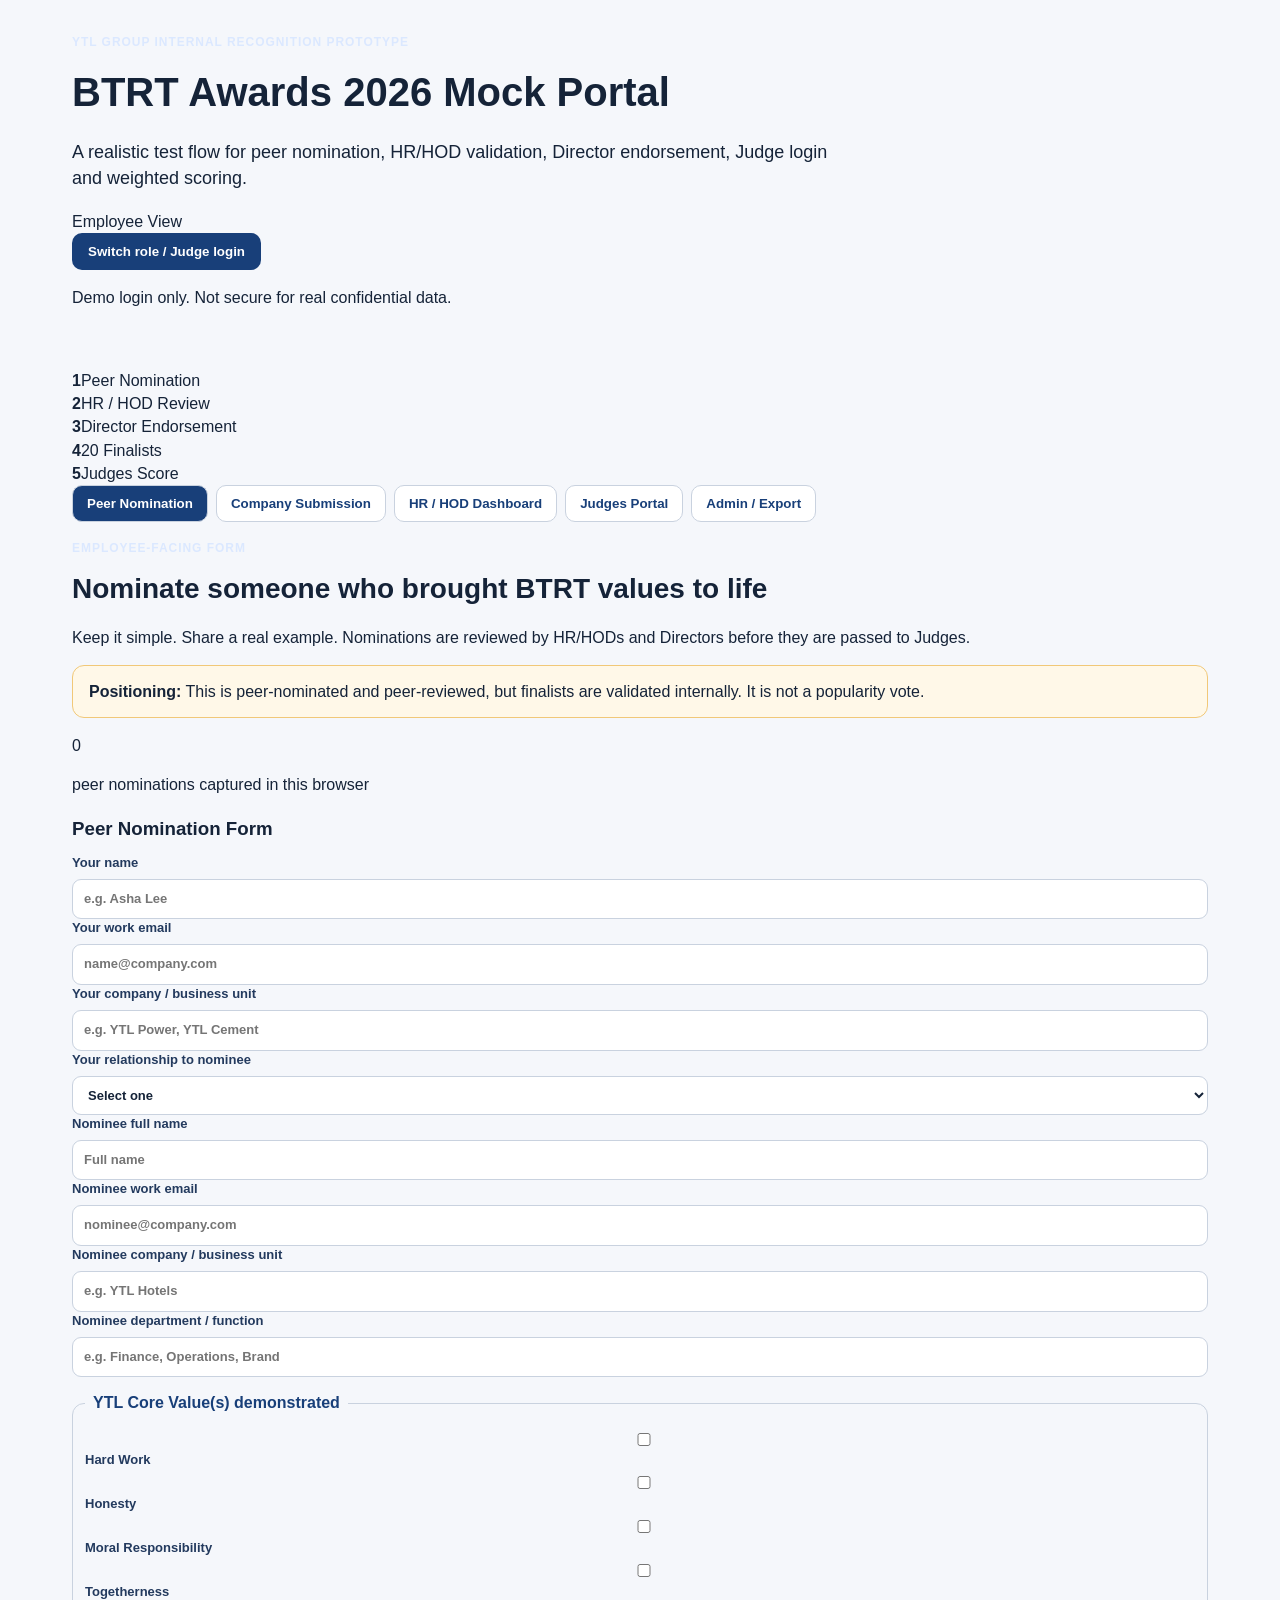
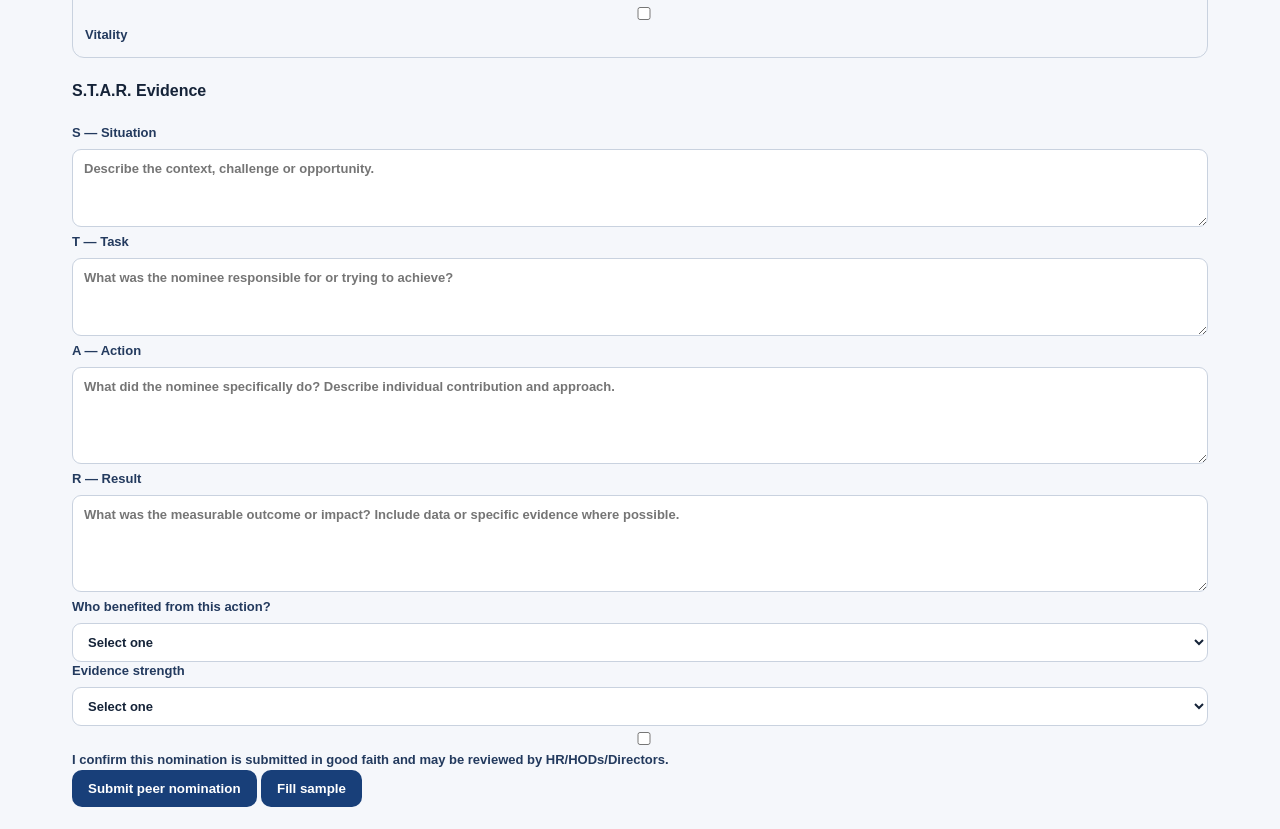
==== commit 043b6294: "Update index.html" ====
--- a/index.html
+++ b/index.html
@@ -3,76 +3,81 @@
 <head>
   <meta charset="utf-8" />
   <meta name="viewport" content="width=device-width, initial-scale=1" />
-  <title>BTRT Awards 2026 Mock Nomination Platform</title>
+  <title>BTRT Awards 2026 Mock Nomination Portal</title>
+  <meta name="description" content="Mock BTRT Awards nomination, HR review and judges scoring portal for GitHub Pages." />
   <link rel="stylesheet" href="styles.css" />
 </head>
 <body>
-  <header class="hero">
-    <div class="hero-inner">
-      <p class="eyebrow">YTL Group Internal Recognition Prototype</p>
-      <h1>BTRT Awards 2026 Nomination Platform</h1>
-      <p class="lead">Mock submission flow for peer nominations, company validation, Director endorsement and Judge scoring.</p>
-      <div class="chips">
-        <span>Peer nominated</span>
-        <span>HR / HOD reviewed</span>
-        <span>Director endorsed</span>
-        <span>Judge scored</span>
+  <header class="site-header">
+    <div class="shell header-grid">
+      <div>
+        <p class="eyebrow">YTL Group Internal Recognition Prototype</p>
+        <h1>BTRT Awards 2026 Mock Portal</h1>
+        <p class="lead">A realistic test flow for peer nomination, HR/HOD validation, Director endorsement, Judge login and weighted scoring.</p>
+      </div>
+      <div class="login-card" id="loginCard">
+        <div class="login-status">
+          <span class="status-dot"></span>
+          <span id="activeRoleLabel">Employee View</span>
+        </div>
+        <button class="btn ghost" type="button" data-open-login>Switch role / Judge login</button>
+        <p class="tiny">Demo login only. Not secure for real confidential data.</p>
       </div>
     </div>
   </header>
 
   <main class="shell">
-    <section class="notice">
-      <strong>Mock test mode:</strong> Submissions are saved in this browser using localStorage. This is suitable for a GitHub Pages demo, but not for real confidential employee data.
-    </section>
-
-    <nav class="tabs" aria-label="BTRT mock platform sections">
-      <button class="tab active" data-tab="employee">1. Peer Nomination</button>
-      <button class="tab" data-tab="company">2. Company Submission</button>
-      <button class="tab" data-tab="dashboard">3. HR / HOD Dashboard</button>
-      <button class="tab" data-tab="judges">4. Judges Pack</button>
-      <button class="tab" data-tab="guide">5. Briefing Notes</button>
+    <section class="process-strip" aria-label="Process overview">
+      <div><strong>1</strong><span>Peer Nomination</span></div>
+      <div><strong>2</strong><span>HR / HOD Review</span></div>
+      <div><strong>3</strong><span>Director Endorsement</span></div>
+      <div><strong>4</strong><span>20 Finalists</span></div>
+      <div><strong>5</strong><span>Judges Score</span></div>
+    </section>
+
+    <nav class="tabs" aria-label="Portal sections">
+      <button class="tab active" data-tab="peer">Peer Nomination</button>
+      <button class="tab" data-tab="company">Company Submission</button>
+      <button class="tab locked" data-tab="hr" data-requires="hr">HR / HOD Dashboard</button>
+      <button class="tab locked" data-tab="judges" data-requires="judge">Judges Portal</button>
+      <button class="tab locked" data-tab="admin" data-requires="admin">Admin / Export</button>
     </nav>
 
-    <section id="employee" class="panel active">
-      <div class="grid two">
-        <div>
-          <p class="section-label">Employee-facing form</p>
-          <h2>Nominate a colleague who brought BTRT values to life</h2>
-          <p>This form is intentionally simple. Peer nominations provide the first story and signal, then HR / HOD validates the nomination before any finalist goes to Group judging.</p>
-        </div>
-        <div class="process-card">
-          <h3>What happens after submission?</h3>
-          <ol>
-            <li>HR / HOD reviews the peer nomination.</li>
-            <li>Company validates evidence and decides whether to endorse.</li>
-            <li>Shortlisted official submissions go to the Judges Pack.</li>
-          </ol>
-        </div>
-      </div>
-
-      <form id="peerForm" class="card form-card">
-        <div class="form-grid">
-          <label>Your name <input required name="nominatorName" placeholder="Full name" /></label>
-          <label>Your email <input required type="email" name="nominatorEmail" placeholder="name@company.com" /></label>
-          <label>Nominee full name <input required name="nomineeName" placeholder="Who are you nominating?" /></label>
-          <label>Nominee email <input type="email" name="nomineeEmail" placeholder="name@company.com" /></label>
-          <label>Nominee company / department <input required name="companyDept" placeholder="e.g. YTL Cement, Group HR, YTL Hotels" /></label>
+    <section class="panel active" id="peer">
+      <div class="two-col">
+        <div>
+          <p class="eyebrow">Employee-facing form</p>
+          <h2>Nominate someone who brought BTRT values to life</h2>
+          <p>Keep it simple. Share a real example. Nominations are reviewed by HR/HODs and Directors before they are passed to Judges.</p>
+          <div class="notice soft"><strong>Positioning:</strong> This is peer-nominated and peer-reviewed, but finalists are validated internally. It is not a popularity vote.</div>
+        </div>
+        <div class="metric-card">
+          <span id="peerCount">0</span>
+          <p>peer nominations captured in this browser</p>
+        </div>
+      </div>
+
+      <form id="peerForm" class="form-card">
+        <h3>Peer Nomination Form</h3>
+        <div class="grid-2">
+          <label>Your name<input required name="nominatorName" autocomplete="name" placeholder="e.g. Asha Lee" /></label>
+          <label>Your work email<input required name="nominatorEmail" type="email" autocomplete="email" placeholder="name@company.com" /></label>
+          <label>Your company / business unit<input required name="nominatorCompany" placeholder="e.g. YTL Power, YTL Cement" /></label>
           <label>Your relationship to nominee
             <select required name="relationship">
               <option value="">Select one</option>
-              <option>Direct Manager</option>
-              <option>HOD / Functional Head</option>
-              <option>Team Member</option>
-              <option>Colleague from another team</option>
-              <option>Project Stakeholder</option>
+              <option>Direct Manager</option><option>Functional Head</option><option>Team Member</option><option>Peer / Colleague</option><option>Cross-functional Partner</option><option>Other</option>
             </select>
           </label>
+          <label>Nominee full name<input required name="nomineeName" placeholder="Full name" /></label>
+          <label>Nominee work email<input required name="nomineeEmail" type="email" placeholder="nominee@company.com" /></label>
+          <label>Nominee company / business unit<input required name="nomineeCompany" placeholder="e.g. YTL Hotels" /></label>
+          <label>Nominee department / function<input required name="nomineeDepartment" placeholder="e.g. Finance, Operations, Brand" /></label>
         </div>
 
         <fieldset>
           <legend>YTL Core Value(s) demonstrated</legend>
-          <div class="checks">
+          <div class="check-grid">
             <label><input type="checkbox" name="values" value="Hard Work" /> Hard Work</label>
             <label><input type="checkbox" name="values" value="Honesty" /> Honesty</label>
             <label><input type="checkbox" name="values" value="Moral Responsibility" /> Moral Responsibility</label>
@@ -81,234 +86,260 @@
           </div>
         </fieldset>
 
-        <label>What did they do? Give one real example.
-          <textarea required name="story" rows="7" data-counter="peerStoryCount" placeholder="Example: During a critical project period, the nominee noticed..., took action by..., and the result was..."></textarea>
-          <small><span id="peerStoryCount">0</span> characters. Strong nominations usually include Situation, Task, Action and Result.</small>
-        </label>
-
-        <label>Who benefited from this action?
-          <input name="benefit" placeholder="e.g. team, customer, department, community, company" />
-        </label>
-
-        <div class="actions">
-          <button type="submit">Submit peer nomination</button>
-          <button type="button" class="secondary" id="loadExamplePeer">Load example</button>
-        </div>
-      </form>
-    </section>
-
-    <section id="company" class="panel">
-      <div class="section-head">
-        <div>
-          <p class="section-label">Official company package</p>
-          <h2>Company Submission Form</h2>
-          <p>Use this to simulate the formal HR / HOD / Director validated package before it goes to Group judging.</p>
-        </div>
-        <button class="secondary" id="prefillFromPeer">Prefill from latest peer nomination</button>
-      </div>
-
-      <form id="companyForm" class="card form-card official">
-        <div class="part-title">Part A: Company Details</div>
-        <div class="form-grid">
-          <label>Company / Business Unit <input required name="company" placeholder="e.g. YTL Power, YTL Cement, Wessex Water, YTL Hotels" /></label>
-          <label>Submission Date <input required type="date" name="submissionDate" /></label>
-          <label>Submitted by — Director Name <input required name="directorName" placeholder="Full name of approving Director" /></label>
-          <label>Director Designation <input required name="directorDesignation" /></label>
-          <label>HR / Comms PIC <input required name="pic" placeholder="Name and email of coordinating PIC" /></label>
-        </div>
-
-        <div class="part-title">Part B: Nominee Details</div>
-        <div class="form-grid">
-          <label>Full Name <input required name="nomineeName" /></label>
-          <label>Employee ID <input name="employeeId" /></label>
-          <label>Designation / Job Title <input required name="jobTitle" /></label>
-          <label>Department / Function <input required name="department" /></label>
-          <label>Years with YTL Group <input type="number" min="0" max="60" name="years" /></label>
-          <label>Direct Reporting Manager <input name="manager" /></label>
-          <label>Work Location / Country <input name="location" /></label>
-        </div>
-
-        <div class="part-title">Part C: Nominator & Endorsement</div>
-        <div class="form-grid">
-          <label>Nominated by — HOD / Manager <input required name="hodName" placeholder="Full name of nominating HOD or Manager" /></label>
-          <label>Nominator Designation <input required name="hodDesignation" /></label>
-          <label>Relationship to Nominee <input required name="relationship" placeholder="e.g. Direct Manager, Functional Head" /></label>
-          <label>Date of Internal Nomination <input type="date" name="internalDate" /></label>
-          <label>Director Approval Confirmed?
-            <select required name="directorApproval">
+        <div class="star-box">
+          <h4>S.T.A.R. Evidence</h4>
+          <label>S — Situation<textarea required name="situation" rows="3" placeholder="Describe the context, challenge or opportunity."></textarea></label>
+          <label>T — Task<textarea required name="task" rows="3" placeholder="What was the nominee responsible for or trying to achieve?"></textarea></label>
+          <label>A — Action<textarea required name="action" rows="4" placeholder="What did the nominee specifically do? Describe individual contribution and approach."></textarea></label>
+          <label>R — Result<textarea required name="result" rows="4" placeholder="What was the measurable outcome or impact? Include data or specific evidence where possible."></textarea></label>
+        </div>
+
+        <div class="grid-2">
+          <label>Who benefited from this action?
+            <select required name="impactArea">
               <option value="">Select one</option>
-              <option>Yes</option>
-              <option>No</option>
+              <option>Customers / Residents / Community</option><option>Team / Department</option><option>Company / Business Unit</option><option>YTL Group</option><option>External Partners</option>
             </select>
           </label>
-        </div>
-
-        <div class="part-title">Part D: Values Demonstration — S.T.A.R. Evidence</div>
-        <p class="hint">Provide at least one S.T.A.R. evidence. A second evidence can demonstrate a different context.</p>
-
-        <div class="evidence-block">
-          <h3>Evidence 1</h3>
+          <label>Evidence strength
+            <select required name="evidenceStrength">
+              <option value="">Select one</option>
+              <option>Specific story only</option><option>Has manager validation</option><option>Has data / report / KPI evidence</option><option>Has media / customer / stakeholder evidence</option>
+            </select>
+          </label>
+        </div>
+
+        <label class="consent"><input required type="checkbox" name="truthCheck" /> I confirm this nomination is submitted in good faith and may be reviewed by HR/HODs/Directors.</label>
+
+        <div class="form-actions">
+          <button class="btn primary" type="submit">Submit peer nomination</button>
+          <button class="btn ghost" type="button" id="fillPeerExample">Fill sample</button>
+        </div>
+      </form>
+    </section>
+
+    <section class="panel" id="company">
+      <div class="section-head">
+        <div>
+          <p class="eyebrow">Internal company package</p>
+          <h2>Company Submission Form</h2>
+          <p>This mirrors the attached nomination package: Company Details, Nominee Details, Nominator/Endorsement, S.T.A.R. Evidence, Company Assessment and checklist.</p>
+        </div>
+        <button class="btn ghost" id="loadFromPeer" type="button">Load latest peer nomination</button>
+      </div>
+
+      <form id="companyForm" class="form-card dense">
+        <h3>Part A: Company Details</h3>
+        <div class="grid-2">
+          <label>Company / Business Unit<input required name="companyUnit" placeholder="e.g. YTL Power, Wessex Water, YTL Hotels" /></label>
+          <label>Submission Date<input required name="submissionDate" type="date" /></label>
+          <label>Submitted by — Director Name<input required name="directorName" placeholder="Full name of approving Director" /></label>
+          <label>Director Designation<input required name="directorDesignation" /></label>
+          <label>HR / Comms PIC<input required name="hrCommsPic" placeholder="Name and email of coordinating PIC" /></label>
+          <label>Director approval confirmed?
+            <select required name="directorApproval"><option value="">Select</option><option>Yes</option><option>No</option><option>Pending</option></select>
+          </label>
+        </div>
+
+        <h3>Part B: Nominee Details</h3>
+        <div class="grid-2">
+          <label>Full Name<input required name="fullName" /></label>
+          <label>Employee ID<input name="employeeId" /></label>
+          <label>Designation / Job Title<input required name="jobTitle" /></label>
+          <label>Department / Function<input required name="department" /></label>
+          <label>Years with YTL Group<input name="yearsWithYtl" type="number" min="0" step="0.5" /></label>
+          <label>Direct Reporting Manager<input name="reportingManager" /></label>
+          <label>Work Location / Country<input name="workLocation" /></label>
+          <label>Nominee Email<input required name="nomineeEmail" type="email" /></label>
+        </div>
+
+        <h3>Part C: Nominator & Endorsement</h3>
+        <div class="grid-2">
+          <label>Nominated by — HOD / Manager<input required name="nominatedBy" /></label>
+          <label>Nominator Designation<input required name="nominatorDesignation" /></label>
+          <label>Relationship to Nominee<input required name="relationshipToNominee" placeholder="e.g. Direct Manager, Functional Head" /></label>
+          <label>Date of Internal Nomination<input required name="internalNominationDate" type="date" /></label>
+        </div>
+
+        <h3>Part D: Values Demonstration — S.T.A.R. Evidence</h3>
+        <div class="star-box">
           <fieldset>
-            <legend>YTL Core Value(s)</legend>
-            <div class="checks">
-              <label><input type="checkbox" name="values1" value="Hard Work" /> Hard Work</label>
-              <label><input type="checkbox" name="values1" value="Honesty" /> Honesty</label>
-              <label><input type="checkbox" name="values1" value="Moral Responsibility" /> Moral Responsibility</label>
-              <label><input type="checkbox" name="values1" value="Togetherness" /> Togetherness</label>
-              <label><input type="checkbox" name="values1" value="Vitality" /> Vitality</label>
+            <legend>Evidence 1 — YTL Core Value(s)</legend>
+            <div class="check-grid">
+              <label><input type="checkbox" name="coreValues1" value="Hard Work" /> Hard Work</label>
+              <label><input type="checkbox" name="coreValues1" value="Honesty" /> Honesty</label>
+              <label><input type="checkbox" name="coreValues1" value="Moral Responsibility" /> Moral Responsibility</label>
+              <label><input type="checkbox" name="coreValues1" value="Togetherness" /> Togetherness</label>
+              <label><input type="checkbox" name="coreValues1" value="Vitality" /> Vitality</label>
             </div>
           </fieldset>
-          <label>S — Situation <textarea required rows="4" name="situation1" placeholder="Describe the context, challenge, or opportunity."></textarea></label>
-          <label>T — Task <textarea required rows="3" name="task1" placeholder="What was the nominee responsible for?"></textarea></label>
-          <label>A — Action <textarea required rows="5" name="action1" placeholder="What did the nominee specifically do? Describe individual contribution and approach."></textarea></label>
-          <label>R — Result <textarea required rows="5" name="result1" placeholder="What was the measurable outcome or impact? Include data or specific evidence where possible."></textarea></label>
-        </div>
-
-        <div class="evidence-block muted-block">
-          <h3>Evidence 2 <span>(Optional)</span></h3>
+          <label>S — Situation<textarea required name="situation1" rows="3"></textarea></label>
+          <label>T — Task<textarea required name="task1" rows="3"></textarea></label>
+          <label>A — Action<textarea required name="action1" rows="4"></textarea></label>
+          <label>R — Result<textarea required name="result1" rows="4"></textarea></label>
+        </div>
+
+        <details class="optional-block">
+          <summary>Evidence 2 Optional</summary>
           <fieldset>
-            <legend>YTL Core Value(s)</legend>
-            <div class="checks">
-              <label><input type="checkbox" name="values2" value="Hard Work" /> Hard Work</label>
-              <label><input type="checkbox" name="values2" value="Honesty" /> Honesty</label>
-              <label><input type="checkbox" name="values2" value="Moral Responsibility" /> Moral Responsibility</label>
-              <label><input type="checkbox" name="values2" value="Togetherness" /> Togetherness</label>
-              <label><input type="checkbox" name="values2" value="Vitality" /> Vitality</label>
+            <legend>Evidence 2 — YTL Core Value(s)</legend>
+            <div class="check-grid">
+              <label><input type="checkbox" name="coreValues2" value="Hard Work" /> Hard Work</label>
+              <label><input type="checkbox" name="coreValues2" value="Honesty" /> Honesty</label>
+              <label><input type="checkbox" name="coreValues2" value="Moral Responsibility" /> Moral Responsibility</label>
+              <label><input type="checkbox" name="coreValues2" value="Togetherness" /> Togetherness</label>
+              <label><input type="checkbox" name="coreValues2" value="Vitality" /> Vitality</label>
             </div>
           </fieldset>
-          <label>S — Situation <textarea rows="3" name="situation2"></textarea></label>
-          <label>T — Task <textarea rows="3" name="task2"></textarea></label>
-          <label>A — Action <textarea rows="4" name="action2"></textarea></label>
-          <label>R — Result <textarea rows="4" name="result2"></textarea></label>
-        </div>
-
-        <div class="part-title">Part E: Company Assessment</div>
-        <div class="score-table-wrap">
-          <table class="score-table">
+          <label>S — Situation<textarea name="situation2" rows="3"></textarea></label>
+          <label>T — Task<textarea name="task2" rows="3"></textarea></label>
+          <label>A — Action<textarea name="action2" rows="4"></textarea></label>
+          <label>R — Result<textarea name="result2" rows="4"></textarea></label>
+        </details>
+
+        <h3>Part E: Company Assessment</h3>
+        <div class="rubric-table-wrap">
+          <table class="rubric-table">
             <thead><tr><th>Criteria</th><th>Weight</th><th>Your Rating (1–5)</th><th>Brief Justification</th></tr></thead>
-            <tbody id="assessmentRows"></tbody>
-            <tfoot><tr><th>Estimated Total Score</th><th>100%</th><th id="companyWeightedScore">0</th><th>Sum of rating × weight</th></tr></tfoot>
+            <tbody>
+              <tr><td>Values Demonstration</td><td>40%</td><td><input required type="number" min="1" max="5" name="rateValues" /></td><td><input required name="justValues" /></td></tr>
+              <tr><td>Impact (Business + People)</td><td>30%</td><td><input required type="number" min="1" max="5" name="rateImpact" /></td><td><input required name="justImpact" /></td></tr>
+              <tr><td>Scale & Influence</td><td>10%</td><td><input required type="number" min="1" max="5" name="rateScale" /></td><td><input required name="justScale" /></td></tr>
+              <tr><td>Difficulty & Context</td><td>10%</td><td><input required type="number" min="1" max="5" name="rateDifficulty" /></td><td><input required name="justDifficulty" /></td></tr>
+              <tr><td>Story & Replicability</td><td>10%</td><td><input required type="number" min="1" max="5" name="rateStory" /></td><td><input required name="justStory" /></td></tr>
+            </tbody>
           </table>
         </div>
-
-        <div class="part-title">Part F: Supporting Documents Checklist</div>
-        <div class="checks vertical">
-          <label><input type="checkbox" name="docs" value="Completed nomination form" /> Completed nomination form</label>
-          <label><input type="checkbox" name="docs" value="Peer nomination letters or endorsements" /> Peer nomination letters or endorsements</label>
-          <label><input type="checkbox" name="docs" value="Performance appraisal excerpts or KPI evidence" /> Relevant performance appraisal excerpts or KPI evidence</label>
-          <label><input type="checkbox" name="docs" value="Project reports or data outputs" /> Supporting evidence referenced in S.T.A.R. examples</label>
-          <label><input type="checkbox" name="docs" value="Media coverage or communications material" /> Media coverage, internal recognition, or supporting material</label>
-          <label><input type="checkbox" name="docs" value="Director written endorsement" /> Director's written endorsement</label>
-        </div>
-        <label>Mock attachment notes <textarea rows="3" name="attachmentNotes" placeholder="For demo only: list file names or evidence notes. Real upload can be added later with Forms/SharePoint/backend."></textarea></label>
-
-        <div class="actions sticky-actions">
-          <button type="submit">Submit official package</button>
-          <button type="button" class="secondary" id="loadExampleCompany">Load full example</button>
+        <p class="score-line">Estimated Total Score: <strong id="companyScorePreview">0</strong> / 100</p>
+
+        <h3>Part F: Supporting Documents Checklist</h3>
+        <div class="check-grid wide">
+          <label><input type="checkbox" name="supporting" value="Completed nomination form" /> Completed nomination form</label>
+          <label><input type="checkbox" name="supporting" value="Peer nomination letters or endorsements" /> Peer nomination letters or endorsements</label>
+          <label><input type="checkbox" name="supporting" value="Relevant appraisal excerpts or KPI evidence" /> Relevant appraisal excerpts or KPI evidence</label>
+          <label><input type="checkbox" name="supporting" value="Project reports or data outputs" /> Project reports or data outputs</label>
+          <label><input type="checkbox" name="supporting" value="Media coverage or internal recognition" /> Media coverage or internal recognition</label>
+          <label><input type="checkbox" name="supporting" value="Director written endorsement" /> Director written endorsement</label>
+        </div>
+        <label>Supporting document notes / links<textarea name="supportingNotes" rows="3" placeholder="Paste links or describe files. Mock only; no upload storage."></textarea></label>
+
+        <div class="form-actions">
+          <button class="btn primary" type="submit">Submit company package</button>
+          <button class="btn ghost" type="button" id="fillCompanyExample">Fill company sample</button>
         </div>
       </form>
     </section>
 
-    <section id="dashboard" class="panel">
+    <section class="panel" id="hr">
       <div class="section-head">
         <div>
-          <p class="section-label">Reviewer workspace</p>
+          <p class="eyebrow">Restricted demo area</p>
           <h2>HR / HOD Review Dashboard</h2>
-          <p>Grouped by nominee so it does not become a popularity contest. Review status, shortlist and export test data.</p>
-        </div>
-        <div class="actions">
-          <button class="secondary" id="exportJson">Export JSON</button>
-          <button class="secondary" id="exportCsv">Export CSV</button>
-          <button class="danger" id="resetData">Reset demo data</button>
-        </div>
-      </div>
-
-      <div class="filters card">
-        <input id="searchBox" placeholder="Search nominee, company, value..." />
-        <select id="statusFilter">
-          <option value="">All statuses</option>
-          <option>Peer Submitted</option>
-          <option>Needs Detail</option>
-          <option>Validated</option>
-          <option>Shortlisted</option>
-          <option>Finalist</option>
-          <option>Not Selected</option>
+          <p>Validate nominations, add notes, update status and mark Director endorsement. Only finalists appear in the Judges Portal.</p>
+        </div>
+        <div class="toolbar">
+          <input id="hrSearch" placeholder="Search nominee / company" />
+          <select id="hrStatusFilter"><option value="">All statuses</option><option>Submitted</option><option>Needs Detail</option><option>Validated</option><option>Shortlisted</option><option>Finalist</option><option>Not Selected</option></select>
+        </div>
+      </div>
+      <div class="table-card"><table id="hrTable"><thead><tr><th>Nominee</th><th>Company</th><th>Values</th><th>Score</th><th>Status</th><th>Director</th><th>HR Notes</th><th>Action</th></tr></thead><tbody></tbody></table></div>
+      <div id="hrEmpty" class="empty">No company packages yet. Submit one from the Company Submission tab.</div>
+    </section>
+
+    <section class="panel" id="judges">
+      <div class="section-head">
+        <div>
+          <p class="eyebrow">Judge login required</p>
+          <h2>Judges Portal</h2>
+          <p>Judges only see HR/HOD and Director-endorsed finalists. Score each finalist using the weighted criteria.</p>
+        </div>
+        <div class="judge-badge" id="judgeBadge">Not logged in as judge</div>
+      </div>
+
+      <div class="grid-2 judges-layout">
+        <div class="form-card">
+          <h3>Finalist Dossier</h3>
+          <label>Select finalist<select id="finalistSelect"></select></label>
+          <article id="dossier" class="dossier empty">No finalist selected.</article>
+        </div>
+        <form id="judgeScoreForm" class="form-card">
+          <h3>Judge Scorecard</h3>
+          <input type="hidden" name="packageId" />
+          <div class="rubric-mini">
+            <label>Values Demonstration <span>40%</span><input required type="range" min="1" max="5" value="3" name="judgeValues" /><b>3</b></label>
+            <label>Impact (Business + People) <span>30%</span><input required type="range" min="1" max="5" value="3" name="judgeImpact" /><b>3</b></label>
+            <label>Scale & Influence <span>10%</span><input required type="range" min="1" max="5" value="3" name="judgeScale" /><b>3</b></label>
+            <label>Difficulty & Context <span>10%</span><input required type="range" min="1" max="5" value="3" name="judgeDifficulty" /><b>3</b></label>
+            <label>Story & Replicability <span>10%</span><input required type="range" min="1" max="5" value="3" name="judgeStory" /><b>3</b></label>
+          </div>
+          <label>Judge notes<textarea required name="judgeNotes" rows="4" placeholder="Reason for score, strengths, concerns."></textarea></label>
+          <p class="score-line">Weighted score preview: <strong id="judgeScorePreview">60</strong> / 100</p>
+          <button class="btn primary" type="submit">Submit judge score</button>
+        </form>
+      </div>
+
+      <div class="table-card">
+        <h3>Finalist Ranking</h3>
+        <table id="rankingTable"><thead><tr><th>Rank</th><th>Finalist</th><th>Company</th><th>Values</th><th>HR Score</th><th>Judge Avg</th><th>No. of Judges</th></tr></thead><tbody></tbody></table>
+      </div>
+    </section>
+
+    <section class="panel" id="admin">
+      <div class="section-head">
+        <div>
+          <p class="eyebrow">Mock admin</p>
+          <h2>Admin / Export / Backend Settings</h2>
+          <p>For GitHub Pages, this mock stores data in browser localStorage. Use export/import for testing or connect a webhook for a real backend later.</p>
+        </div>
+      </div>
+      <div class="grid-2">
+        <div class="form-card">
+          <h3>Export data</h3>
+          <p>Download mock data for your presentation or test pack.</p>
+          <div class="form-actions stack">
+            <button class="btn primary" type="button" id="exportJson">Export JSON</button>
+            <button class="btn ghost" type="button" id="exportCsv">Export CSV</button>
+            <button class="btn primary" type="button" id="loadDemoData">Load 6 demo nominations</button>
+            <button class="btn danger" type="button" id="resetData">Reset demo data</button>
+          </div>
+        </div>
+        <div class="form-card">
+          <h3>Optional backend webhook</h3>
+          <p class="tiny">Paste a Formspree, Make, n8n, Google Apps Script or Supabase Edge Function endpoint. The mock will attempt to POST submissions there as well as save locally.</p>
+          <label>Webhook URL<input id="webhookUrl" placeholder="https://..." /></label>
+          <button class="btn ghost" type="button" id="saveWebhook">Save webhook URL</button>
+          <p class="tiny">Real login should be done with Microsoft Entra ID / SSO, not this mock passcode.</p>
+        </div>
+      </div>
+      <div class="form-card">
+        <h3>Import JSON</h3>
+        <textarea id="importBox" rows="8" placeholder="Paste exported JSON here"></textarea>
+        <button class="btn ghost" id="importJson" type="button">Import</button>
+      </div>
+    </section>
+  </main>
+
+  <dialog id="loginDialog" class="login-dialog">
+    <form method="dialog" id="loginForm">
+      <button class="close" value="cancel" aria-label="Close">×</button>
+      <h2>Role login</h2>
+      <p>This is a demo gate for mock testing, not real security.</p>
+      <label>Role
+        <select name="role" required>
+          <option value="employee">Employee / Peer Nominator</option>
+          <option value="hr">HR / HOD / YTLCC PIC</option>
+          <option value="judge">Judge</option>
+          <option value="admin">Admin</option>
         </select>
-      </div>
-
-      <div class="table-wrap card">
-        <table>
-          <thead><tr><th>ID</th><th>Nominee</th><th>Company / Dept</th><th>Values</th><th>Type</th><th>Score</th><th>HR Status</th><th>Actions</th></tr></thead>
-          <tbody id="dashboardRows"></tbody>
-        </table>
-      </div>
-
-      <div id="reviewPanel" class="review-panel card hidden"></div>
-    </section>
-
-    <section id="judges" class="panel">
-      <div class="section-head">
-        <div>
-          <p class="section-label">Director-level judging</p>
-          <h2>Judges Pack</h2>
-          <p>Judges only review confirmed finalists. Scores are saved locally for the mock test.</p>
-        </div>
-        <button class="secondary" onclick="window.print()">Print Judges Pack</button>
-      </div>
-
-      <div class="grid two">
-        <div class="card">
-          <label>Select finalist
-            <select id="judgeSelect"></select>
-          </label>
-          <div id="judgeDossier" class="dossier"></div>
-        </div>
-        <form id="judgeForm" class="card form-card">
-          <h3>Judge Scorecard</h3>
-          <div id="judgeScoreRows"></div>
-          <label>Judge notes <textarea rows="5" name="judgeNotes" placeholder="What makes this finalist stand out?"></textarea></label>
-          <div class="score-preview">Weighted score preview: <strong id="judgeScorePreview">0</strong></div>
-          <button type="submit">Submit judge score</button>
-        </form>
-      </div>
-
-      <div class="table-wrap card">
-        <h3>Finalist Comparison</h3>
-        <table>
-          <thead><tr><th>Rank</th><th>Finalist</th><th>Value(s)</th><th>Evidence Snapshot</th><th>Company Score</th><th>Judge Score</th><th>Judge Note</th></tr></thead>
-          <tbody id="finalistRows"></tbody>
-        </table>
-      </div>
-    </section>
-
-    <section id="guide" class="panel">
-      <div class="card guide">
-        <h2>Briefing Notes for Mock Test</h2>
-        <div class="info-grid">
-          <div><strong>Nomination period</strong><span>1 July – 15 September 2026</span></div>
-          <div><strong>Submission deadline</strong><span>16 September 2026</span></div>
-          <div><strong>Finalists to Judges</strong><span>20 shortlisted names</span></div>
-          <div><strong>Platform</strong><span>To be confirmed</span></div>
-        </div>
-        <h3>Other Sources: Peer Nominations via Monday Memo</h3>
-        <p>Peer nominations collected Group-wide are supporting evidence for HR / HOD review. They do not automatically proceed to Group judging unless validated and endorsed by the relevant HOD and Director.</p>
-        <h3>Key Deliverables from Companies</h3>
-        <table>
-          <thead><tr><th>What</th><th>Who</th><th>By When</th><th>Format</th></tr></thead>
-          <tbody>
-            <tr><td>Register Company HR/Comms PIC</td><td>HR / Comms Lead</td><td>30 Jun 2026</td><td>Email confirmation to YTLCC PIC</td></tr>
-            <tr><td>Run internal nomination campaign</td><td>HR / Comms + HODs</td><td>1 Jul – 15 Aug</td><td>Per company's own process</td></tr>
-            <tr><td>Complete evidence documentation and scoring</td><td>HOD / Manager</td><td>16 Aug – 15 Sep</td><td>Using BTRT rubric</td></tr>
-            <tr><td>Review peer nominations from Monday Memo</td><td>HR / Comms</td><td>As received</td><td>Shared by YTLCC</td></tr>
-            <tr><td>Obtain Director endorsement</td><td>HR / Comms</td><td>By 15 Sep 2026</td><td>Written endorsement / form sign-off</td></tr>
-            <tr><td>Submit completed nomination package</td><td>HR / Comms</td><td>16 Sep 2026</td><td>Via centralised nomination platform</td></tr>
-          </tbody>
-        </table>
-      </div>
-    </section>
-  </main>
-
-  <div id="toast" class="toast" role="status" aria-live="polite"></div>
+      </label>
+      <label>Display name<input name="displayName" placeholder="e.g. Judge 01" /></label>
+      <label>Passcode<input name="passcode" type="password" placeholder="Required for HR, Judge and Admin" /></label>
+      <div class="notice"><strong>Demo passcodes:</strong> HR2026, JUDGE2026, ADMIN2026</div>
+      <div class="form-actions"><button class="btn primary" value="default" type="submit">Enter portal</button><button class="btn ghost" value="cancel">Cancel</button></div>
+    </form>
+  </dialog>
+
+  <div class="toast" id="toast"></div>
   <script src="script.js"></script>
 </body>
 </html>
--- a/styles.css
+++ b/styles.css
@@ -0,0 +1 @@
+:root{--blue:#183f79;--blue2:#2f5b99;--light:#eaf2ff;--line:#c9d2df;--text:#152338;--muted:#6b7788;--bg:#f5f7fb;--gold:#c18a2e;--danger:#b42318;--ok:#157347}*{box-sizing:border-box}body{margin:0;font-family:Arial,Helvetica,sans-serif;background:var(--bg);color:var(--text);line-height:1.45}.hero{background:linear-gradient(135deg,var(--blue),#0f2b55);color:#fff;padding:38px 20px}.hero-inner{max-width:1180px;margin:auto}.eyebrow,.section-label{font-size:12px;text-transform:uppercase;letter-spacing:.08em;font-weight:700;color:#dbe8ff}.section-label{color:var(--blue2)}h1{font-size:40px;margin:5px 0 8px}h2{font-size:28px;margin:0 0 10px}h3{margin:0 0 12px}.lead{font-size:18px;max-width:780px}.chips{display:flex;gap:10px;flex-wrap:wrap;margin-top:18px}.chips span{border:1px solid rgba(255,255,255,.35);background:rgba(255,255,255,.1);border-radius:999px;padding:7px 12px;font-size:13px}.shell{max-width:1180px;margin:0 auto;padding:22px}.notice{background:#fff8e8;border:1px solid #f1c878;border-radius:12px;padding:14px 16px;margin-bottom:16px}.tabs{display:flex;gap:8px;flex-wrap:wrap;margin:0 0 18px}.tab{border:1px solid var(--line);background:#fff;color:var(--blue);padding:10px 14px;border-radius:10px;font-weight:700;cursor:pointer}.tab.active{background:var(--blue);color:#fff}.panel{display:none}.panel.active{display:block}.grid{display:grid;gap:18px}.grid.two{grid-template-columns:1fr 420px}.card{background:#fff;border:1px solid var(--line);border-radius:14px;padding:20px;box-shadow:0 8px 20px rgba(28,50,84,.06)}.process-card{background:var(--light);border-left:5px solid var(--blue);border-radius:14px;padding:18px}.form-card{margin-top:18px}.form-grid{display:grid;grid-template-columns:repeat(2,minmax(0,1fr));gap:14px 16px}label{display:block;font-weight:700;font-size:13px;color:#233a5e}input,select,textarea{width:100%;margin-top:6px;border:1px solid var(--line);border-radius:9px;padding:10px 11px;font:inherit;background:#fff;color:var(--text)}textarea{resize:vertical}small,.hint{color:var(--muted);font-weight:400}.actions{display:flex;gap:10px;flex-wrap:wrap;align-items:center;margin-top:16px}button{background:var(--blue);color:#fff;border:0;border-radius:10px;padding:11px 16px;font-weight:700;cursor:pointer}button:hover{filter:brightness(1.05)}button.secondary{background:#eef3fa;color:var(--blue);border:1px solid var(--line)}button.danger{background:#fff0f0;color:var(--danger);border:1px solid #f2b8b5}fieldset{border:1px solid var(--line);border-radius:12px;padding:12px;margin:14px 0}legend{font-weight:700;color:var(--blue);padding:0 8px}.checks{display:flex;gap:12px;flex-wrap:wrap}.checks label{font-weight:500;color:#233a5e}.checks input{width:auto;margin-right:6px}.checks.vertical{display:grid;gap:8px}.part-title{background:var(--blue);color:#fff;font-weight:800;text-transform:uppercase;letter-spacing:.03em;padding:10px 12px;border-radius:8px;margin:24px 0 14px}.evidence-block{border:1px solid var(--line);border-radius:14px;padding:16px;margin:14px 0;background:#fff}.evidence-block h3 span{color:var(--muted);font-weight:500}.muted-block{background:#fbfcff}.score-table-wrap,.table-wrap{overflow:auto}table{width:100%;border-collapse:collapse;font-size:13px}th{background:var(--blue);color:#fff;text-align:left;padding:10px}td{border:1px solid var(--line);padding:9px;vertical-align:top}tr:nth-child(even)td{background:#f7f9fc}.score-table input[type=number]{min-width:80px}.score-table textarea{min-width:240px}.section-head{display:flex;align-items:flex-start;justify-content:space-between;gap:18px;margin-bottom:16px}.filters{display:grid;grid-template-columns:1fr 260px;gap:12px;margin-bottom:16px}.status-pill{display:inline-block;border-radius:999px;padding:5px 9px;background:#eef3fa;color:var(--blue);font-weight:700;font-size:12px}.hidden{display:none}.review-panel{margin-top:16px;border-left:5px solid var(--blue2)}.review-panel pre{white-space:pre-wrap;background:#f7f9fc;border:1px solid var(--line);border-radius:10px;padding:12px}.dossier{margin-top:16px}.score-row{display:grid;grid-template-columns:1fr 100px;gap:12px;align-items:end;margin-bottom:12px}.score-preview{background:var(--light);border:1px solid #b9d0f2;border-radius:10px;padding:12px;margin:12px 0;font-size:18px}.info-grid{display:grid;grid-template-columns:repeat(4,1fr);gap:12px;margin:15px 0 22px}.info-grid div{background:var(--light);border:1px solid #b9d0f2;border-radius:12px;padding:14px}.info-grid span{display:block;margin-top:6px;color:#233a5e}.toast{position:fixed;right:18px;bottom:18px;background:#12294f;color:#fff;border-radius:12px;padding:12px 16px;box-shadow:0 10px 30px rgba(0,0,0,.2);display:none;max-width:360px}.toast.show{display:block}.sticky-actions{position:sticky;bottom:0;background:rgba(255,255,255,.92);backdrop-filter:blur(8px);padding:12px;border-top:1px solid var(--line)}@media(max-width:900px){.grid.two,.form-grid,.filters,.info-grid{grid-template-columns:1fr}.section-head{display:block}h1{font-size:31px}.shell{padding:14px}}@media print{.tabs,.notice,.actions,.filters,.hero button,.toast{display:none!important}.panel{display:block!important}.shell{max-width:none}.card{box-shadow:none;break-inside:avoid}}
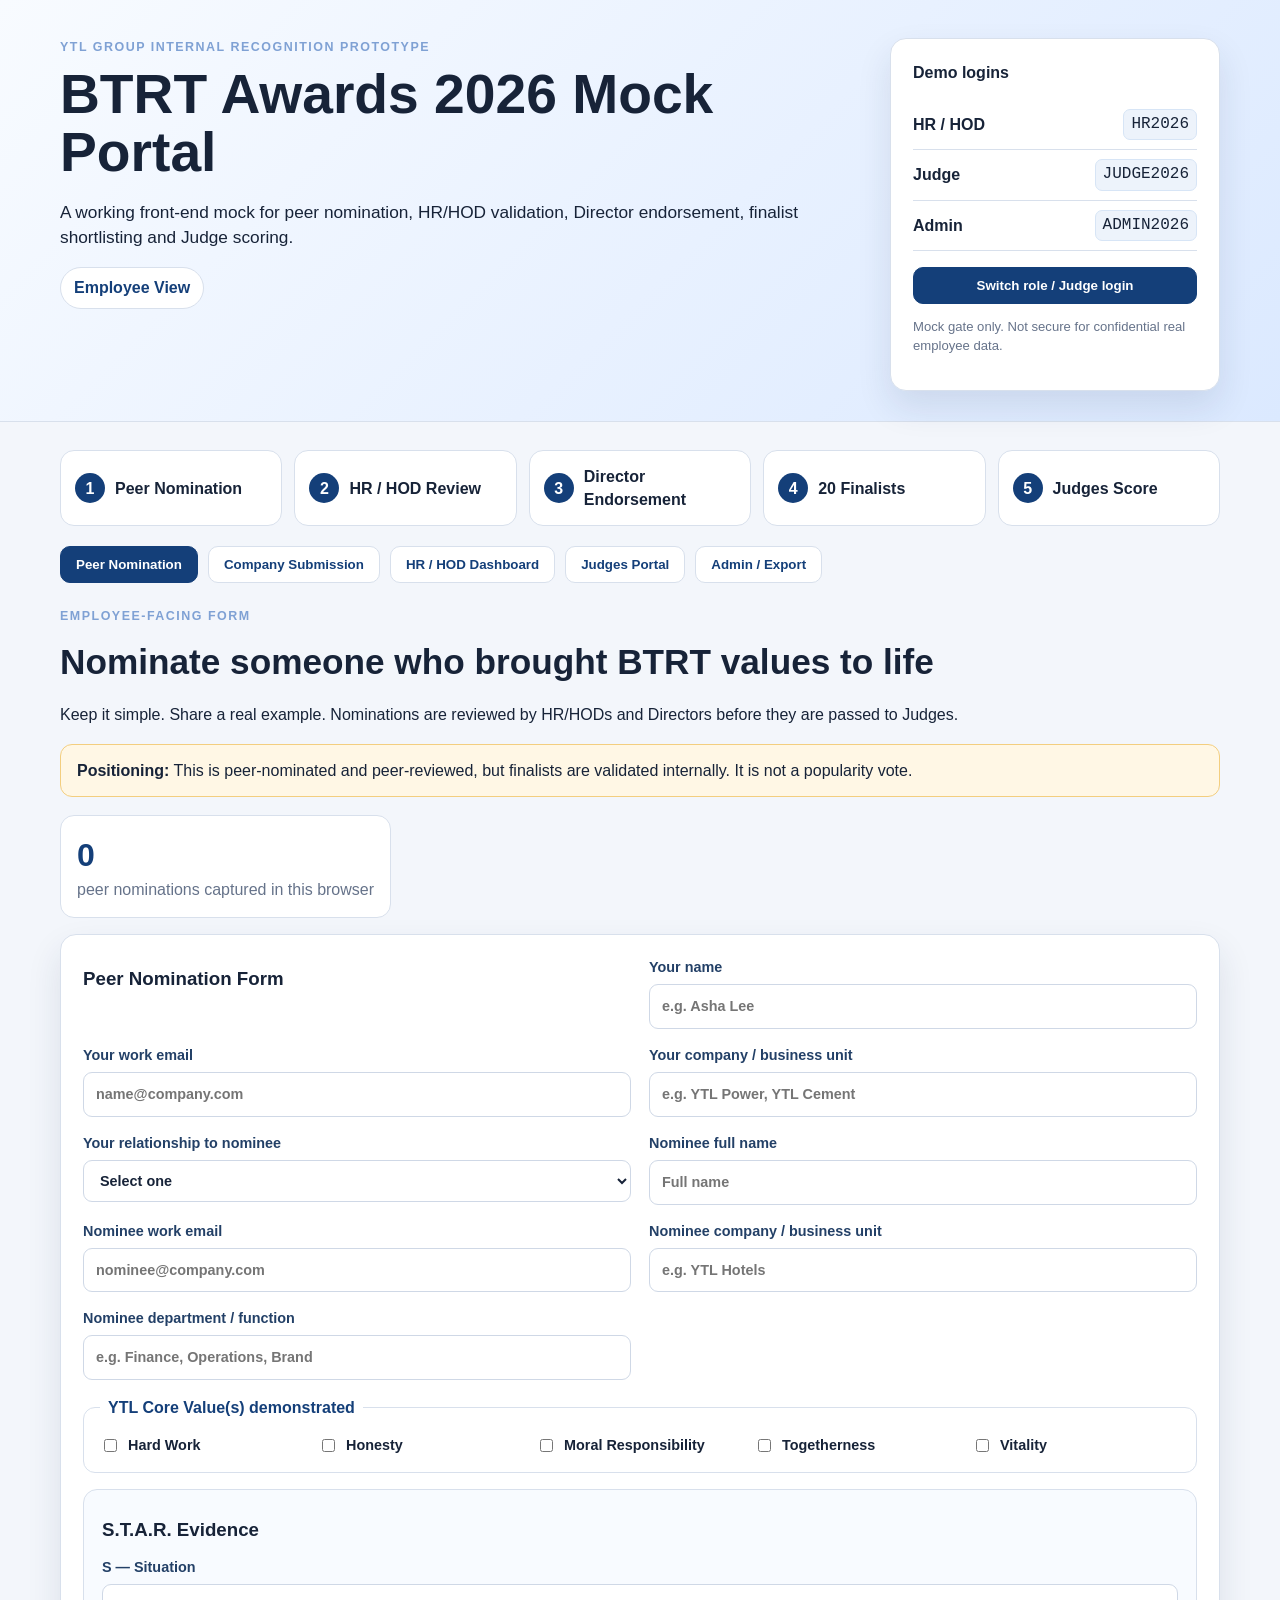
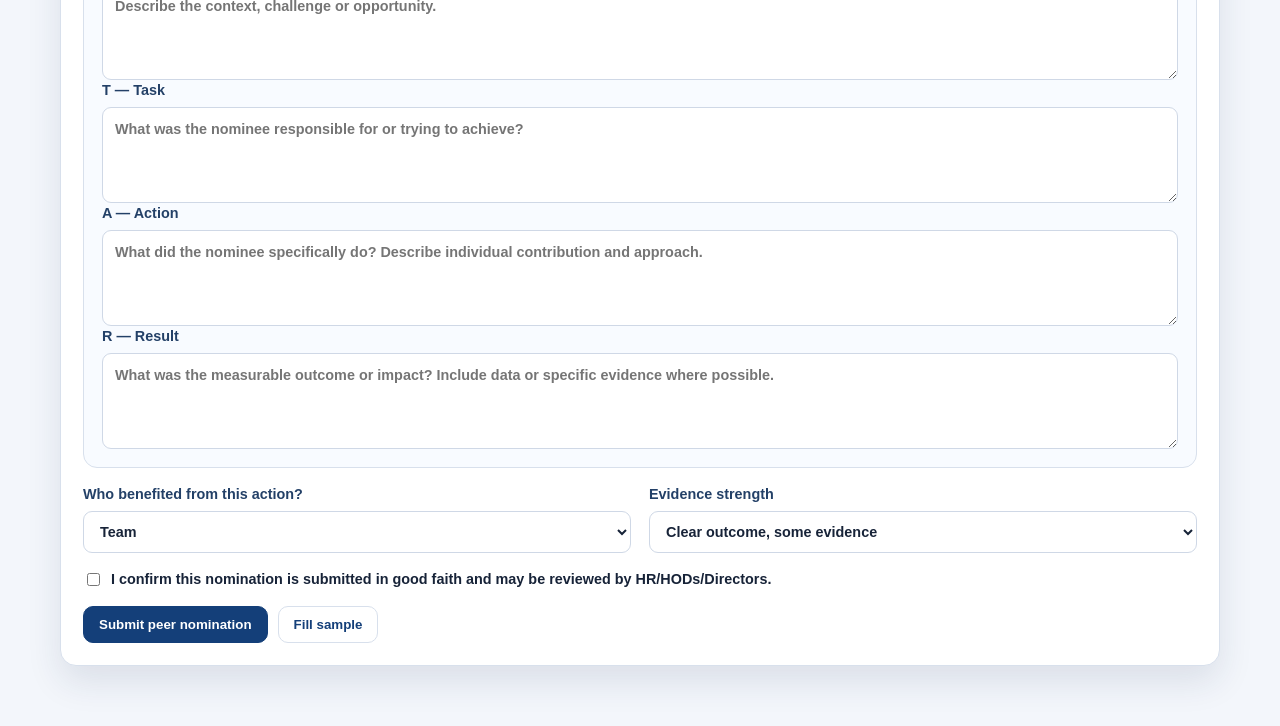
==== commit 53563c94: "Add files via upload" ====
--- a/index.html
+++ b/index.html
@@ -3,343 +3,157 @@
 <head>
   <meta charset="utf-8" />
   <meta name="viewport" content="width=device-width, initial-scale=1" />
-  <title>BTRT Awards 2026 Mock Nomination Portal</title>
-  <meta name="description" content="Mock BTRT Awards nomination, HR review and judges scoring portal for GitHub Pages." />
+  <title>BTRT Awards 2026 Mock Portal</title>
   <link rel="stylesheet" href="styles.css" />
 </head>
 <body>
-  <header class="site-header">
-    <div class="shell header-grid">
+  <header class="hero">
+    <div class="container hero-grid">
       <div>
         <p class="eyebrow">YTL Group Internal Recognition Prototype</p>
         <h1>BTRT Awards 2026 Mock Portal</h1>
-        <p class="lead">A realistic test flow for peer nomination, HR/HOD validation, Director endorsement, Judge login and weighted scoring.</p>
+        <p class="lead">A working front-end mock for peer nomination, HR/HOD validation, Director endorsement, finalist shortlisting and Judge scoring.</p>
+        <div class="role-pill"><span id="activeRole">Employee View</span></div>
       </div>
-      <div class="login-card" id="loginCard">
-        <div class="login-status">
-          <span class="status-dot"></span>
-          <span id="activeRoleLabel">Employee View</span>
-        </div>
-        <button class="btn ghost" type="button" data-open-login>Switch role / Judge login</button>
-        <p class="tiny">Demo login only. Not secure for real confidential data.</p>
+      <div class="hero-card">
+        <p class="mini-title">Demo logins</p>
+        <div class="login-row"><strong>HR / HOD</strong><code>HR2026</code></div>
+        <div class="login-row"><strong>Judge</strong><code>JUDGE2026</code></div>
+        <div class="login-row"><strong>Admin</strong><code>ADMIN2026</code></div>
+        <button class="btn primary full" data-open-login>Switch role / Judge login</button>
+        <p class="small muted">Mock gate only. Not secure for confidential real employee data.</p>
       </div>
     </div>
   </header>
 
-  <main class="shell">
-    <section class="process-strip" aria-label="Process overview">
-      <div><strong>1</strong><span>Peer Nomination</span></div>
-      <div><strong>2</strong><span>HR / HOD Review</span></div>
-      <div><strong>3</strong><span>Director Endorsement</span></div>
-      <div><strong>4</strong><span>20 Finalists</span></div>
-      <div><strong>5</strong><span>Judges Score</span></div>
+  <main class="container main-layout">
+    <section class="progress-strip" aria-label="Award workflow">
+      <div><span>1</span><strong>Peer Nomination</strong></div>
+      <div><span>2</span><strong>HR / HOD Review</strong></div>
+      <div><span>3</span><strong>Director Endorsement</strong></div>
+      <div><span>4</span><strong>20 Finalists</strong></div>
+      <div><span>5</span><strong>Judges Score</strong></div>
     </section>
 
     <nav class="tabs" aria-label="Portal sections">
       <button class="tab active" data-tab="peer">Peer Nomination</button>
       <button class="tab" data-tab="company">Company Submission</button>
-      <button class="tab locked" data-tab="hr" data-requires="hr">HR / HOD Dashboard</button>
-      <button class="tab locked" data-tab="judges" data-requires="judge">Judges Portal</button>
-      <button class="tab locked" data-tab="admin" data-requires="admin">Admin / Export</button>
+      <button class="tab protected" data-role="hr" data-tab="hr">HR / HOD Dashboard</button>
+      <button class="tab protected" data-role="judge" data-tab="judges">Judges Portal</button>
+      <button class="tab protected" data-role="admin" data-tab="admin">Admin / Export</button>
     </nav>
 
     <section class="panel active" id="peer">
-      <div class="two-col">
-        <div>
-          <p class="eyebrow">Employee-facing form</p>
-          <h2>Nominate someone who brought BTRT values to life</h2>
-          <p>Keep it simple. Share a real example. Nominations are reviewed by HR/HODs and Directors before they are passed to Judges.</p>
-          <div class="notice soft"><strong>Positioning:</strong> This is peer-nominated and peer-reviewed, but finalists are validated internally. It is not a popularity vote.</div>
-        </div>
-        <div class="metric-card">
-          <span id="peerCount">0</span>
-          <p>peer nominations captured in this browser</p>
-        </div>
+      <div class="section-head">
+        <p class="eyebrow">Employee-facing form</p>
+        <h2>Nominate someone who brought BTRT values to life</h2>
+        <p>Keep it simple. Share a real example. Nominations are reviewed by HR/HODs and Directors before they are passed to Judges.</p>
       </div>
+      <div class="notice"><strong>Positioning:</strong> This is peer-nominated and peer-reviewed, but finalists are validated internally. It is not a popularity vote.</div>
+      <div class="stats-row"><div class="stat"><strong id="peerCount">0</strong><span>peer nominations captured in this browser</span></div></div>
 
-      <form id="peerForm" class="form-card">
+      <form id="peerForm" class="card form-grid">
         <h3>Peer Nomination Form</h3>
-        <div class="grid-2">
-          <label>Your name<input required name="nominatorName" autocomplete="name" placeholder="e.g. Asha Lee" /></label>
-          <label>Your work email<input required name="nominatorEmail" type="email" autocomplete="email" placeholder="name@company.com" /></label>
-          <label>Your company / business unit<input required name="nominatorCompany" placeholder="e.g. YTL Power, YTL Cement" /></label>
-          <label>Your relationship to nominee
-            <select required name="relationship">
-              <option value="">Select one</option>
-              <option>Direct Manager</option><option>Functional Head</option><option>Team Member</option><option>Peer / Colleague</option><option>Cross-functional Partner</option><option>Other</option>
-            </select>
-          </label>
-          <label>Nominee full name<input required name="nomineeName" placeholder="Full name" /></label>
-          <label>Nominee work email<input required name="nomineeEmail" type="email" placeholder="nominee@company.com" /></label>
-          <label>Nominee company / business unit<input required name="nomineeCompany" placeholder="e.g. YTL Hotels" /></label>
-          <label>Nominee department / function<input required name="nomineeDepartment" placeholder="e.g. Finance, Operations, Brand" /></label>
+        <label>Your name<input required name="nominatorName" placeholder="e.g. Asha Lee" /></label>
+        <label>Your work email<input required type="email" name="nominatorEmail" placeholder="name@company.com" /></label>
+        <label>Your company / business unit<input required name="nominatorCompany" placeholder="e.g. YTL Power, YTL Cement" /></label>
+        <label>Your relationship to nominee<select required name="relationship"><option value="">Select one</option><option>Peer / colleague</option><option>Direct manager</option><option>Functional head</option><option>Cross-company collaborator</option><option>Other</option></select></label>
+        <label>Nominee full name<input required name="nomineeName" placeholder="Full name" /></label>
+        <label>Nominee work email<input name="nomineeEmail" placeholder="nominee@company.com" /></label>
+        <label>Nominee company / business unit<input required name="nomineeCompany" placeholder="e.g. YTL Hotels" /></label>
+        <label>Nominee department / function<input required name="nomineeDepartment" placeholder="e.g. Finance, Operations, Brand" /></label>
+
+        <fieldset class="full values-box">
+          <legend>YTL Core Value(s) demonstrated</legend>
+          <label><input type="checkbox" name="values" value="Hard Work"> Hard Work</label>
+          <label><input type="checkbox" name="values" value="Honesty"> Honesty</label>
+          <label><input type="checkbox" name="values" value="Moral Responsibility"> Moral Responsibility</label>
+          <label><input type="checkbox" name="values" value="Togetherness"> Togetherness</label>
+          <label><input type="checkbox" name="values" value="Vitality"> Vitality</label>
+        </fieldset>
+
+        <div class="full star-card">
+          <h3>S.T.A.R. Evidence</h3>
+          <label>S — Situation<textarea required name="situation" placeholder="Describe the context, challenge or opportunity."></textarea></label>
+          <label>T — Task<textarea required name="task" placeholder="What was the nominee responsible for or trying to achieve?"></textarea></label>
+          <label>A — Action<textarea required name="action" placeholder="What did the nominee specifically do? Describe individual contribution and approach."></textarea></label>
+          <label>R — Result<textarea required name="result" placeholder="What was the measurable outcome or impact? Include data or specific evidence where possible."></textarea></label>
         </div>
 
-        <fieldset>
-          <legend>YTL Core Value(s) demonstrated</legend>
-          <div class="check-grid">
-            <label><input type="checkbox" name="values" value="Hard Work" /> Hard Work</label>
-            <label><input type="checkbox" name="values" value="Honesty" /> Honesty</label>
-            <label><input type="checkbox" name="values" value="Moral Responsibility" /> Moral Responsibility</label>
-            <label><input type="checkbox" name="values" value="Togetherness" /> Togetherness</label>
-            <label><input type="checkbox" name="values" value="Vitality" /> Vitality</label>
-          </div>
-        </fieldset>
-
-        <div class="star-box">
-          <h4>S.T.A.R. Evidence</h4>
-          <label>S — Situation<textarea required name="situation" rows="3" placeholder="Describe the context, challenge or opportunity."></textarea></label>
-          <label>T — Task<textarea required name="task" rows="3" placeholder="What was the nominee responsible for or trying to achieve?"></textarea></label>
-          <label>A — Action<textarea required name="action" rows="4" placeholder="What did the nominee specifically do? Describe individual contribution and approach."></textarea></label>
-          <label>R — Result<textarea required name="result" rows="4" placeholder="What was the measurable outcome or impact? Include data or specific evidence where possible."></textarea></label>
-        </div>
-
-        <div class="grid-2">
-          <label>Who benefited from this action?
-            <select required name="impactArea">
-              <option value="">Select one</option>
-              <option>Customers / Residents / Community</option><option>Team / Department</option><option>Company / Business Unit</option><option>YTL Group</option><option>External Partners</option>
-            </select>
-          </label>
-          <label>Evidence strength
-            <select required name="evidenceStrength">
-              <option value="">Select one</option>
-              <option>Specific story only</option><option>Has manager validation</option><option>Has data / report / KPI evidence</option><option>Has media / customer / stakeholder evidence</option>
-            </select>
-          </label>
-        </div>
-
-        <label class="consent"><input required type="checkbox" name="truthCheck" /> I confirm this nomination is submitted in good faith and may be reviewed by HR/HODs/Directors.</label>
-
-        <div class="form-actions">
-          <button class="btn primary" type="submit">Submit peer nomination</button>
-          <button class="btn ghost" type="button" id="fillPeerExample">Fill sample</button>
-        </div>
+        <label>Who benefited from this action?<select name="impactScope"><option>Team</option><option>Department</option><option>Company / Business Unit</option><option>Group-wide</option><option>Customer / community</option></select></label>
+        <label>Evidence strength<select name="evidenceStrength"><option>Clear outcome, some evidence</option><option>Strong measurable impact</option><option>Exceptional business and people impact</option><option>Needs more detail</option></select></label>
+        <label class="full consent"><input type="checkbox" required name="consent"> I confirm this nomination is submitted in good faith and may be reviewed by HR/HODs/Directors.</label>
+        <div class="actions full"><button class="btn primary" type="submit">Submit peer nomination</button><button class="btn" type="button" id="fillPeerSample">Fill sample</button></div>
       </form>
     </section>
 
     <section class="panel" id="company">
-      <div class="section-head">
-        <div>
-          <p class="eyebrow">Internal company package</p>
-          <h2>Company Submission Form</h2>
-          <p>This mirrors the attached nomination package: Company Details, Nominee Details, Nominator/Endorsement, S.T.A.R. Evidence, Company Assessment and checklist.</p>
-        </div>
-        <button class="btn ghost" id="loadFromPeer" type="button">Load latest peer nomination</button>
-      </div>
-
-      <form id="companyForm" class="form-card dense">
-        <h3>Part A: Company Details</h3>
-        <div class="grid-2">
-          <label>Company / Business Unit<input required name="companyUnit" placeholder="e.g. YTL Power, Wessex Water, YTL Hotels" /></label>
-          <label>Submission Date<input required name="submissionDate" type="date" /></label>
-          <label>Submitted by — Director Name<input required name="directorName" placeholder="Full name of approving Director" /></label>
-          <label>Director Designation<input required name="directorDesignation" /></label>
-          <label>HR / Comms PIC<input required name="hrCommsPic" placeholder="Name and email of coordinating PIC" /></label>
-          <label>Director approval confirmed?
-            <select required name="directorApproval"><option value="">Select</option><option>Yes</option><option>No</option><option>Pending</option></select>
-          </label>
-        </div>
-
-        <h3>Part B: Nominee Details</h3>
-        <div class="grid-2">
-          <label>Full Name<input required name="fullName" /></label>
-          <label>Employee ID<input name="employeeId" /></label>
-          <label>Designation / Job Title<input required name="jobTitle" /></label>
-          <label>Department / Function<input required name="department" /></label>
-          <label>Years with YTL Group<input name="yearsWithYtl" type="number" min="0" step="0.5" /></label>
-          <label>Direct Reporting Manager<input name="reportingManager" /></label>
-          <label>Work Location / Country<input name="workLocation" /></label>
-          <label>Nominee Email<input required name="nomineeEmail" type="email" /></label>
-        </div>
-
-        <h3>Part C: Nominator & Endorsement</h3>
-        <div class="grid-2">
-          <label>Nominated by — HOD / Manager<input required name="nominatedBy" /></label>
-          <label>Nominator Designation<input required name="nominatorDesignation" /></label>
-          <label>Relationship to Nominee<input required name="relationshipToNominee" placeholder="e.g. Direct Manager, Functional Head" /></label>
-          <label>Date of Internal Nomination<input required name="internalNominationDate" type="date" /></label>
-        </div>
-
-        <h3>Part D: Values Demonstration — S.T.A.R. Evidence</h3>
-        <div class="star-box">
-          <fieldset>
-            <legend>Evidence 1 — YTL Core Value(s)</legend>
-            <div class="check-grid">
-              <label><input type="checkbox" name="coreValues1" value="Hard Work" /> Hard Work</label>
-              <label><input type="checkbox" name="coreValues1" value="Honesty" /> Honesty</label>
-              <label><input type="checkbox" name="coreValues1" value="Moral Responsibility" /> Moral Responsibility</label>
-              <label><input type="checkbox" name="coreValues1" value="Togetherness" /> Togetherness</label>
-              <label><input type="checkbox" name="coreValues1" value="Vitality" /> Vitality</label>
-            </div>
-          </fieldset>
-          <label>S — Situation<textarea required name="situation1" rows="3"></textarea></label>
-          <label>T — Task<textarea required name="task1" rows="3"></textarea></label>
-          <label>A — Action<textarea required name="action1" rows="4"></textarea></label>
-          <label>R — Result<textarea required name="result1" rows="4"></textarea></label>
-        </div>
-
-        <details class="optional-block">
-          <summary>Evidence 2 Optional</summary>
-          <fieldset>
-            <legend>Evidence 2 — YTL Core Value(s)</legend>
-            <div class="check-grid">
-              <label><input type="checkbox" name="coreValues2" value="Hard Work" /> Hard Work</label>
-              <label><input type="checkbox" name="coreValues2" value="Honesty" /> Honesty</label>
-              <label><input type="checkbox" name="coreValues2" value="Moral Responsibility" /> Moral Responsibility</label>
-              <label><input type="checkbox" name="coreValues2" value="Togetherness" /> Togetherness</label>
-              <label><input type="checkbox" name="coreValues2" value="Vitality" /> Vitality</label>
-            </div>
-          </fieldset>
-          <label>S — Situation<textarea name="situation2" rows="3"></textarea></label>
-          <label>T — Task<textarea name="task2" rows="3"></textarea></label>
-          <label>A — Action<textarea name="action2" rows="4"></textarea></label>
-          <label>R — Result<textarea name="result2" rows="4"></textarea></label>
-        </details>
-
-        <h3>Part E: Company Assessment</h3>
-        <div class="rubric-table-wrap">
-          <table class="rubric-table">
-            <thead><tr><th>Criteria</th><th>Weight</th><th>Your Rating (1–5)</th><th>Brief Justification</th></tr></thead>
-            <tbody>
-              <tr><td>Values Demonstration</td><td>40%</td><td><input required type="number" min="1" max="5" name="rateValues" /></td><td><input required name="justValues" /></td></tr>
-              <tr><td>Impact (Business + People)</td><td>30%</td><td><input required type="number" min="1" max="5" name="rateImpact" /></td><td><input required name="justImpact" /></td></tr>
-              <tr><td>Scale & Influence</td><td>10%</td><td><input required type="number" min="1" max="5" name="rateScale" /></td><td><input required name="justScale" /></td></tr>
-              <tr><td>Difficulty & Context</td><td>10%</td><td><input required type="number" min="1" max="5" name="rateDifficulty" /></td><td><input required name="justDifficulty" /></td></tr>
-              <tr><td>Story & Replicability</td><td>10%</td><td><input required type="number" min="1" max="5" name="rateStory" /></td><td><input required name="justStory" /></td></tr>
-            </tbody>
-          </table>
-        </div>
-        <p class="score-line">Estimated Total Score: <strong id="companyScorePreview">0</strong> / 100</p>
-
-        <h3>Part F: Supporting Documents Checklist</h3>
-        <div class="check-grid wide">
-          <label><input type="checkbox" name="supporting" value="Completed nomination form" /> Completed nomination form</label>
-          <label><input type="checkbox" name="supporting" value="Peer nomination letters or endorsements" /> Peer nomination letters or endorsements</label>
-          <label><input type="checkbox" name="supporting" value="Relevant appraisal excerpts or KPI evidence" /> Relevant appraisal excerpts or KPI evidence</label>
-          <label><input type="checkbox" name="supporting" value="Project reports or data outputs" /> Project reports or data outputs</label>
-          <label><input type="checkbox" name="supporting" value="Media coverage or internal recognition" /> Media coverage or internal recognition</label>
-          <label><input type="checkbox" name="supporting" value="Director written endorsement" /> Director written endorsement</label>
-        </div>
-        <label>Supporting document notes / links<textarea name="supportingNotes" rows="3" placeholder="Paste links or describe files. Mock only; no upload storage."></textarea></label>
-
-        <div class="form-actions">
-          <button class="btn primary" type="submit">Submit company package</button>
-          <button class="btn ghost" type="button" id="fillCompanyExample">Fill company sample</button>
-        </div>
+      <div class="section-head"><p class="eyebrow">Company-facing form</p><h2>Official Company Nomination Package</h2><p>Use this after HR/HOD review to prepare the structured package for Group submission and judging.</p></div>
+      <form id="companyForm" class="card form-grid">
+        <h3 class="full">Part A: Company Details</h3>
+        <label>Company / Business Unit<input required name="company" placeholder="e.g. YTL Power" /></label>
+        <label>Submission date<input required type="date" name="submissionDate" /></label>
+        <label>Submitted by — Director Name<input required name="directorName" placeholder="Full name of approving Director" /></label>
+        <label>Director Designation<input required name="directorDesignation" /></label>
+        <label class="full">HR / Comms PIC<input required name="pic" placeholder="Name and email of coordinating person" /></label>
+        <h3 class="full">Part B: Nominee Details</h3>
+        <label>Nominee full name<input required name="nomineeName" /></label>
+        <label>Employee ID<input name="employeeId" /></label>
+        <label>Designation / Job title<input required name="jobTitle" /></label>
+        <label>Years with YTL Group<input type="number" min="0" name="years" /></label>
+        <label>Direct reporting manager<input name="manager" /></label>
+        <label>Work location / country<input name="location" /></label>
+        <h3 class="full">Part C: Nominator & Endorsement</h3>
+        <label>Nominated by — HOD / Manager<input required name="hod" /></label>
+        <label>Relationship to nominee<input name="relationship" placeholder="e.g. Direct manager" /></label>
+        <label>Date of internal nomination<input type="date" name="internalNominationDate" /></label>
+        <label>Director approval confirmed?<select name="directorApproval"><option>Yes</option><option>No</option><option>Pending</option></select></label>
+        <h3 class="full">Part D: Values Demonstration — S.T.A.R. Evidence</h3>
+        <fieldset class="full values-box"><legend>YTL Core Value(s)</legend><label><input type="checkbox" name="values" value="Hard Work"> Hard Work</label><label><input type="checkbox" name="values" value="Honesty"> Honesty</label><label><input type="checkbox" name="values" value="Moral Responsibility"> Moral Responsibility</label><label><input type="checkbox" name="values" value="Togetherness"> Togetherness</label><label><input type="checkbox" name="values" value="Vitality"> Vitality</label></fieldset>
+        <label class="full">Situation<textarea required name="situation"></textarea></label>
+        <label class="full">Task<textarea required name="task"></textarea></label>
+        <label class="full">Action<textarea required name="action"></textarea></label>
+        <label class="full">Result<textarea required name="result"></textarea></label>
+        <h3 class="full">Part E: Company Assessment</h3>
+        <div class="assessment-table full" id="companyAssessment"></div>
+        <h3 class="full">Part F: Supporting Documents Checklist</h3>
+        <fieldset class="full check-list"><label><input type="checkbox" name="docs" value="Completed nomination form"> Completed nomination form</label><label><input type="checkbox" name="docs" value="Peer nomination letters"> Peer nomination letters or endorsements</label><label><input type="checkbox" name="docs" value="Performance appraisal"> Relevant performance appraisal excerpts or KPI evidence</label><label><input type="checkbox" name="docs" value="Project evidence"> Supporting project reports, data outputs or media coverage</label><label><input type="checkbox" name="docs" value="Director endorsement"> Director’s written endorsement</label></fieldset>
+        <div class="actions full"><button class="btn primary" type="submit">Save company package</button><button class="btn" type="button" id="fillCompanySample">Fill sample package</button></div>
       </form>
     </section>
 
     <section class="panel" id="hr">
-      <div class="section-head">
-        <div>
-          <p class="eyebrow">Restricted demo area</p>
-          <h2>HR / HOD Review Dashboard</h2>
-          <p>Validate nominations, add notes, update status and mark Director endorsement. Only finalists appear in the Judges Portal.</p>
-        </div>
-        <div class="toolbar">
-          <input id="hrSearch" placeholder="Search nominee / company" />
-          <select id="hrStatusFilter"><option value="">All statuses</option><option>Submitted</option><option>Needs Detail</option><option>Validated</option><option>Shortlisted</option><option>Finalist</option><option>Not Selected</option></select>
-        </div>
-      </div>
-      <div class="table-card"><table id="hrTable"><thead><tr><th>Nominee</th><th>Company</th><th>Values</th><th>Score</th><th>Status</th><th>Director</th><th>HR Notes</th><th>Action</th></tr></thead><tbody></tbody></table></div>
-      <div id="hrEmpty" class="empty">No company packages yet. Submit one from the Company Submission tab.</div>
+      <div class="section-head"><p class="eyebrow">Restricted mock view</p><h2>HR / HOD Dashboard</h2><p>Review peer nominations, validate evidence, assign status and decide which names become finalist-ready.</p></div>
+      <div class="dashboard-actions"><button class="btn" id="loadDemo">Load 6 demo nominations</button><button class="btn danger" id="clearAll">Clear browser data</button></div>
+      <div id="hrList" class="cards-list"></div>
     </section>
 
     <section class="panel" id="judges">
-      <div class="section-head">
-        <div>
-          <p class="eyebrow">Judge login required</p>
-          <h2>Judges Portal</h2>
-          <p>Judges only see HR/HOD and Director-endorsed finalists. Score each finalist using the weighted criteria.</p>
-        </div>
-        <div class="judge-badge" id="judgeBadge">Not logged in as judge</div>
-      </div>
-
-      <div class="grid-2 judges-layout">
-        <div class="form-card">
-          <h3>Finalist Dossier</h3>
-          <label>Select finalist<select id="finalistSelect"></select></label>
-          <article id="dossier" class="dossier empty">No finalist selected.</article>
-        </div>
-        <form id="judgeScoreForm" class="form-card">
-          <h3>Judge Scorecard</h3>
-          <input type="hidden" name="packageId" />
-          <div class="rubric-mini">
-            <label>Values Demonstration <span>40%</span><input required type="range" min="1" max="5" value="3" name="judgeValues" /><b>3</b></label>
-            <label>Impact (Business + People) <span>30%</span><input required type="range" min="1" max="5" value="3" name="judgeImpact" /><b>3</b></label>
-            <label>Scale & Influence <span>10%</span><input required type="range" min="1" max="5" value="3" name="judgeScale" /><b>3</b></label>
-            <label>Difficulty & Context <span>10%</span><input required type="range" min="1" max="5" value="3" name="judgeDifficulty" /><b>3</b></label>
-            <label>Story & Replicability <span>10%</span><input required type="range" min="1" max="5" value="3" name="judgeStory" /><b>3</b></label>
-          </div>
-          <label>Judge notes<textarea required name="judgeNotes" rows="4" placeholder="Reason for score, strengths, concerns."></textarea></label>
-          <p class="score-line">Weighted score preview: <strong id="judgeScorePreview">60</strong> / 100</p>
-          <button class="btn primary" type="submit">Submit judge score</button>
-        </form>
-      </div>
-
-      <div class="table-card">
-        <h3>Finalist Ranking</h3>
-        <table id="rankingTable"><thead><tr><th>Rank</th><th>Finalist</th><th>Company</th><th>Values</th><th>HR Score</th><th>Judge Avg</th><th>No. of Judges</th></tr></thead><tbody></tbody></table>
-      </div>
+      <div class="section-head"><p class="eyebrow">Judge scoring area</p><h2>Judges Portal</h2><p>Only finalist-ready nominations appear here. Judges score each finalist using the weighted criteria.</p></div>
+      <div id="judgeList" class="cards-list"></div>
+      <h3>Current Ranking</h3>
+      <div class="table-wrap"><table id="rankingTable"><thead><tr><th>Rank</th><th>Nominee</th><th>Company</th><th>Status</th><th>Average Judge Score</th></tr></thead><tbody></tbody></table></div>
     </section>
 
     <section class="panel" id="admin">
-      <div class="section-head">
-        <div>
-          <p class="eyebrow">Mock admin</p>
-          <h2>Admin / Export / Backend Settings</h2>
-          <p>For GitHub Pages, this mock stores data in browser localStorage. Use export/import for testing or connect a webhook for a real backend later.</p>
-        </div>
-      </div>
-      <div class="grid-2">
-        <div class="form-card">
-          <h3>Export data</h3>
-          <p>Download mock data for your presentation or test pack.</p>
-          <div class="form-actions stack">
-            <button class="btn primary" type="button" id="exportJson">Export JSON</button>
-            <button class="btn ghost" type="button" id="exportCsv">Export CSV</button>
-            <button class="btn primary" type="button" id="loadDemoData">Load 6 demo nominations</button>
-            <button class="btn danger" type="button" id="resetData">Reset demo data</button>
-          </div>
-        </div>
-        <div class="form-card">
-          <h3>Optional backend webhook</h3>
-          <p class="tiny">Paste a Formspree, Make, n8n, Google Apps Script or Supabase Edge Function endpoint. The mock will attempt to POST submissions there as well as save locally.</p>
-          <label>Webhook URL<input id="webhookUrl" placeholder="https://..." /></label>
-          <button class="btn ghost" type="button" id="saveWebhook">Save webhook URL</button>
-          <p class="tiny">Real login should be done with Microsoft Entra ID / SSO, not this mock passcode.</p>
-        </div>
-      </div>
-      <div class="form-card">
-        <h3>Import JSON</h3>
-        <textarea id="importBox" rows="8" placeholder="Paste exported JSON here"></textarea>
-        <button class="btn ghost" id="importJson" type="button">Import</button>
-      </div>
+      <div class="section-head"><p class="eyebrow">Admin and export</p><h2>Backend Mock & Export</h2><p>For GitHub Pages testing, data is saved in browser localStorage. Export JSON/CSV for mock review.</p></div>
+      <div class="card"><h3>Future backend endpoint</h3><label>Webhook URL<input id="webhookUrl" placeholder="Optional: n8n / Power Automate / Supabase endpoint" /></label><p class="small muted">This demo will keep working without a backend. The webhook field is included to show where a real backend can later be connected.</p></div>
+      <div class="actions"><button class="btn primary" id="exportJson">Download JSON</button><button class="btn" id="exportCsv">Download CSV</button><button class="btn" id="copySummary">Copy summary</button></div>
+      <pre id="adminPreview" class="preview"></pre>
     </section>
   </main>
 
-  <dialog id="loginDialog" class="login-dialog">
-    <form method="dialog" id="loginForm">
-      <button class="close" value="cancel" aria-label="Close">×</button>
-      <h2>Role login</h2>
-      <p>This is a demo gate for mock testing, not real security.</p>
-      <label>Role
-        <select name="role" required>
-          <option value="employee">Employee / Peer Nominator</option>
-          <option value="hr">HR / HOD / YTLCC PIC</option>
-          <option value="judge">Judge</option>
-          <option value="admin">Admin</option>
-        </select>
-      </label>
-      <label>Display name<input name="displayName" placeholder="e.g. Judge 01" /></label>
-      <label>Passcode<input name="passcode" type="password" placeholder="Required for HR, Judge and Admin" /></label>
-      <div class="notice"><strong>Demo passcodes:</strong> HR2026, JUDGE2026, ADMIN2026</div>
-      <div class="form-actions"><button class="btn primary" value="default" type="submit">Enter portal</button><button class="btn ghost" value="cancel">Cancel</button></div>
+  <dialog id="loginDialog">
+    <form method="dialog" class="login-modal">
+      <h2>Switch role</h2>
+      <label>Role<select id="loginRole"><option value="employee">Employee</option><option value="hr">HR / HOD</option><option value="judge">Judge</option><option value="admin">Admin</option></select></label>
+      <label>Demo passcode<input id="loginCode" placeholder="Enter passcode" /></label>
+      <div class="actions"><button class="btn" value="cancel">Cancel</button><button class="btn primary" id="loginSubmit" value="default">Login</button></div>
+      <p class="small muted">Employee view does not need a passcode.</p>
     </form>
   </dialog>
 
-  <div class="toast" id="toast"></div>
+  <div id="toast" class="toast" role="status" aria-live="polite"></div>
   <script src="script.js"></script>
 </body>
 </html>
--- a/styles.css
+++ b/styles.css
@@ -1 +1 @@
-:root{--blue:#183f79;--blue2:#2f5b99;--light:#eaf2ff;--line:#c9d2df;--text:#152338;--muted:#6b7788;--bg:#f5f7fb;--gold:#c18a2e;--danger:#b42318;--ok:#157347}*{box-sizing:border-box}body{margin:0;font-family:Arial,Helvetica,sans-serif;background:var(--bg);color:var(--text);line-height:1.45}.hero{background:linear-gradient(135deg,var(--blue),#0f2b55);color:#fff;padding:38px 20px}.hero-inner{max-width:1180px;margin:auto}.eyebrow,.section-label{font-size:12px;text-transform:uppercase;letter-spacing:.08em;font-weight:700;color:#dbe8ff}.section-label{color:var(--blue2)}h1{font-size:40px;margin:5px 0 8px}h2{font-size:28px;margin:0 0 10px}h3{margin:0 0 12px}.lead{font-size:18px;max-width:780px}.chips{display:flex;gap:10px;flex-wrap:wrap;margin-top:18px}.chips span{border:1px solid rgba(255,255,255,.35);background:rgba(255,255,255,.1);border-radius:999px;padding:7px 12px;font-size:13px}.shell{max-width:1180px;margin:0 auto;padding:22px}.notice{background:#fff8e8;border:1px solid #f1c878;border-radius:12px;padding:14px 16px;margin-bottom:16px}.tabs{display:flex;gap:8px;flex-wrap:wrap;margin:0 0 18px}.tab{border:1px solid var(--line);background:#fff;color:var(--blue);padding:10px 14px;border-radius:10px;font-weight:700;cursor:pointer}.tab.active{background:var(--blue);color:#fff}.panel{display:none}.panel.active{display:block}.grid{display:grid;gap:18px}.grid.two{grid-template-columns:1fr 420px}.card{background:#fff;border:1px solid var(--line);border-radius:14px;padding:20px;box-shadow:0 8px 20px rgba(28,50,84,.06)}.process-card{background:var(--light);border-left:5px solid var(--blue);border-radius:14px;padding:18px}.form-card{margin-top:18px}.form-grid{display:grid;grid-template-columns:repeat(2,minmax(0,1fr));gap:14px 16px}label{display:block;font-weight:700;font-size:13px;color:#233a5e}input,select,textarea{width:100%;margin-top:6px;border:1px solid var(--line);border-radius:9px;padding:10px 11px;font:inherit;background:#fff;color:var(--text)}textarea{resize:vertical}small,.hint{color:var(--muted);font-weight:400}.actions{display:flex;gap:10px;flex-wrap:wrap;align-items:center;margin-top:16px}button{background:var(--blue);color:#fff;border:0;border-radius:10px;padding:11px 16px;font-weight:700;cursor:pointer}button:hover{filter:brightness(1.05)}button.secondary{background:#eef3fa;color:var(--blue);border:1px solid var(--line)}button.danger{background:#fff0f0;color:var(--danger);border:1px solid #f2b8b5}fieldset{border:1px solid var(--line);border-radius:12px;padding:12px;margin:14px 0}legend{font-weight:700;color:var(--blue);padding:0 8px}.checks{display:flex;gap:12px;flex-wrap:wrap}.checks label{font-weight:500;color:#233a5e}.checks input{width:auto;margin-right:6px}.checks.vertical{display:grid;gap:8px}.part-title{background:var(--blue);color:#fff;font-weight:800;text-transform:uppercase;letter-spacing:.03em;padding:10px 12px;border-radius:8px;margin:24px 0 14px}.evidence-block{border:1px solid var(--line);border-radius:14px;padding:16px;margin:14px 0;background:#fff}.evidence-block h3 span{color:var(--muted);font-weight:500}.muted-block{background:#fbfcff}.score-table-wrap,.table-wrap{overflow:auto}table{width:100%;border-collapse:collapse;font-size:13px}th{background:var(--blue);color:#fff;text-align:left;padding:10px}td{border:1px solid var(--line);padding:9px;vertical-align:top}tr:nth-child(even)td{background:#f7f9fc}.score-table input[type=number]{min-width:80px}.score-table textarea{min-width:240px}.section-head{display:flex;align-items:flex-start;justify-content:space-between;gap:18px;margin-bottom:16px}.filters{display:grid;grid-template-columns:1fr 260px;gap:12px;margin-bottom:16px}.status-pill{display:inline-block;border-radius:999px;padding:5px 9px;background:#eef3fa;color:var(--blue);font-weight:700;font-size:12px}.hidden{display:none}.review-panel{margin-top:16px;border-left:5px solid var(--blue2)}.review-panel pre{white-space:pre-wrap;background:#f7f9fc;border:1px solid var(--line);border-radius:10px;padding:12px}.dossier{margin-top:16px}.score-row{display:grid;grid-template-columns:1fr 100px;gap:12px;align-items:end;margin-bottom:12px}.score-preview{background:var(--light);border:1px solid #b9d0f2;border-radius:10px;padding:12px;margin:12px 0;font-size:18px}.info-grid{display:grid;grid-template-columns:repeat(4,1fr);gap:12px;margin:15px 0 22px}.info-grid div{background:var(--light);border:1px solid #b9d0f2;border-radius:12px;padding:14px}.info-grid span{display:block;margin-top:6px;color:#233a5e}.toast{position:fixed;right:18px;bottom:18px;background:#12294f;color:#fff;border-radius:12px;padding:12px 16px;box-shadow:0 10px 30px rgba(0,0,0,.2);display:none;max-width:360px}.toast.show{display:block}.sticky-actions{position:sticky;bottom:0;background:rgba(255,255,255,.92);backdrop-filter:blur(8px);padding:12px;border-top:1px solid var(--line)}@media(max-width:900px){.grid.two,.form-grid,.filters,.info-grid{grid-template-columns:1fr}.section-head{display:block}h1{font-size:31px}.shell{padding:14px}}@media print{.tabs,.notice,.actions,.filters,.hero button,.toast{display:none!important}.panel{display:block!important}.shell{max-width:none}.card{box-shadow:none;break-inside:avoid}}
+:root{--blue:#143f79;--blue2:#245aa0;--ink:#172338;--muted:#66738a;--bg:#f3f6fb;--card:#fff;--line:#d8e0ec;--soft:#eaf1fb;--gold:#f4b942;--danger:#b33636;--shadow:0 16px 35px rgba(26,45,80,.11);--radius:16px}*{box-sizing:border-box}body{margin:0;font-family:Inter,Segoe UI,Arial,sans-serif;background:var(--bg);color:var(--ink);font-size:16px;line-height:1.45}.container{width:min(1160px,calc(100% - 40px));margin:0 auto}.hero{background:linear-gradient(135deg,#f8fbff 0%,#e8f1ff 55%,#dbe9ff 100%);border-bottom:1px solid var(--line);padding:38px 0 30px}.hero-grid{display:grid;grid-template-columns:1fr 330px;gap:32px;align-items:start}.eyebrow{margin:0 0 10px;color:#7fa1d4;font-size:.78rem;font-weight:800;letter-spacing:.12em;text-transform:uppercase}h1{font-size:clamp(2rem,5vw,3.45rem);line-height:1.05;margin:0 0 18px}h2{font-size:clamp(1.55rem,3vw,2.2rem);margin:0 0 10px}h3{margin:8px 0 14px}.lead{font-size:1.08rem;max-width:760px}.hero-card,.card{background:var(--card);border:1px solid var(--line);border-radius:var(--radius);box-shadow:var(--shadow);padding:22px}.mini-title{font-weight:800;margin-top:0}.login-row{display:flex;justify-content:space-between;align-items:center;padding:9px 0;border-bottom:1px solid var(--line)}code{background:#edf3fb;border:1px solid #d7e5f6;border-radius:7px;padding:3px 7px}.role-pill{display:inline-flex;background:#fff;border:1px solid var(--line);border-radius:999px;padding:8px 13px;font-weight:800;color:var(--blue)}.main-layout{padding:28px 0 60px}.progress-strip{display:grid;grid-template-columns:repeat(5,1fr);gap:12px;margin-bottom:20px}.progress-strip div{background:#fff;border:1px solid var(--line);border-radius:14px;padding:14px;display:flex;gap:10px;align-items:center}.progress-strip span{width:30px;height:30px;border-radius:50%;background:var(--blue);color:#fff;display:grid;place-items:center;font-weight:900;flex:0 0 auto}.tabs{display:flex;flex-wrap:wrap;gap:10px;margin-bottom:24px}.tab,.btn{border:1px solid var(--line);background:#fff;color:var(--blue);font-weight:800;border-radius:10px;padding:10px 15px;cursor:pointer}.tab.active,.btn.primary{background:var(--blue);border-color:var(--blue);color:#fff}.btn:hover,.tab:hover{transform:translateY(-1px)}.btn.full{width:100%;margin-top:16px}.btn.danger{color:var(--danger);border-color:#e9b9b9}.panel{display:none}.panel.active{display:block}.section-head{margin-bottom:16px}.notice{background:#fff7e5;border:1px solid #f3ce7f;border-radius:12px;padding:14px 16px;margin:18px 0}.stats-row{display:flex;gap:12px;margin:16px 0}.stat{background:#fff;border:1px solid var(--line);border-radius:14px;padding:16px;min-width:220px}.stat strong{display:block;font-size:2rem;color:var(--blue)}.stat span{color:var(--muted)}.form-grid{display:grid;grid-template-columns:1fr 1fr;gap:16px 18px}.full{grid-column:1/-1}label{display:flex;flex-direction:column;gap:6px;font-weight:800;font-size:.9rem;color:#234067}input,select,textarea{width:100%;border:1px solid #cfd8e6;border-radius:9px;background:#fff;padding:11px 12px;color:var(--ink);font:inherit}textarea{min-height:96px;resize:vertical}fieldset{border:1px solid var(--line);border-radius:12px;padding:16px;margin:0}legend{font-weight:900;color:var(--blue);padding:0 8px}.values-box{display:grid;grid-template-columns:repeat(5,minmax(120px,1fr));gap:10px}.values-box label,.check-list label,.consent{font-weight:700;color:var(--ink);flex-direction:row;align-items:center;gap:8px}.values-box input,.check-list input,.consent input{width:auto}.star-card{background:#f8fbff;border:1px solid var(--line);border-radius:14px;padding:18px}.actions{display:flex;gap:10px;flex-wrap:wrap}.dashboard-actions{display:flex;gap:10px;margin-bottom:16px}.cards-list{display:grid;gap:16px}.nom-card{background:#fff;border:1px solid var(--line);border-radius:var(--radius);box-shadow:var(--shadow);padding:18px}.nom-head{display:flex;justify-content:space-between;gap:16px;align-items:flex-start}.badge{display:inline-flex;border-radius:999px;padding:5px 10px;font-size:.78rem;font-weight:900;background:var(--soft);color:var(--blue)}.badge.finalist{background:#e8f8ef;color:#17643a}.badge.rejected{background:#ffecec;color:#8d2222}.meta{display:grid;grid-template-columns:repeat(3,1fr);gap:10px;margin:12px 0}.meta div{background:#f7f9fd;border:1px solid var(--line);border-radius:10px;padding:10px}.meta span{display:block;color:var(--muted);font-size:.8rem}.star-summary{border-left:4px solid var(--blue2);padding-left:14px}.assessment-table{overflow:auto}.assessment-table table,.table-wrap table{width:100%;border-collapse:collapse;background:#fff;border:1px solid var(--line);border-radius:12px;overflow:hidden}th{background:var(--blue);color:#fff;text-align:left}th,td{padding:11px;border:1px solid var(--line);vertical-align:top}.score-grid{display:grid;grid-template-columns:repeat(5,1fr);gap:10px;margin:12px 0}.score-grid label{background:#f8fbff;border:1px solid var(--line);border-radius:12px;padding:10px}.preview{background:#101828;color:#e6edf9;border-radius:14px;padding:16px;overflow:auto;min-height:160px}.small{font-size:.82rem}.muted{color:var(--muted)}dialog{border:0;border-radius:18px;padding:0;box-shadow:0 30px 80px rgba(0,0,0,.25);width:min(420px,calc(100% - 30px))}.login-modal{padding:24px}.toast{position:fixed;right:20px;bottom:20px;background:#102a52;color:#fff;padding:13px 16px;border-radius:12px;box-shadow:var(--shadow);opacity:0;transform:translateY(10px);transition:.2s}.toast.show{opacity:1;transform:translateY(0)}@media(max-width:850px){.hero-grid,.form-grid{grid-template-columns:1fr}.progress-strip{grid-template-columns:1fr}.values-box,.score-grid,.meta{grid-template-columns:1fr}.container{width:min(100% - 24px,1160px)}}
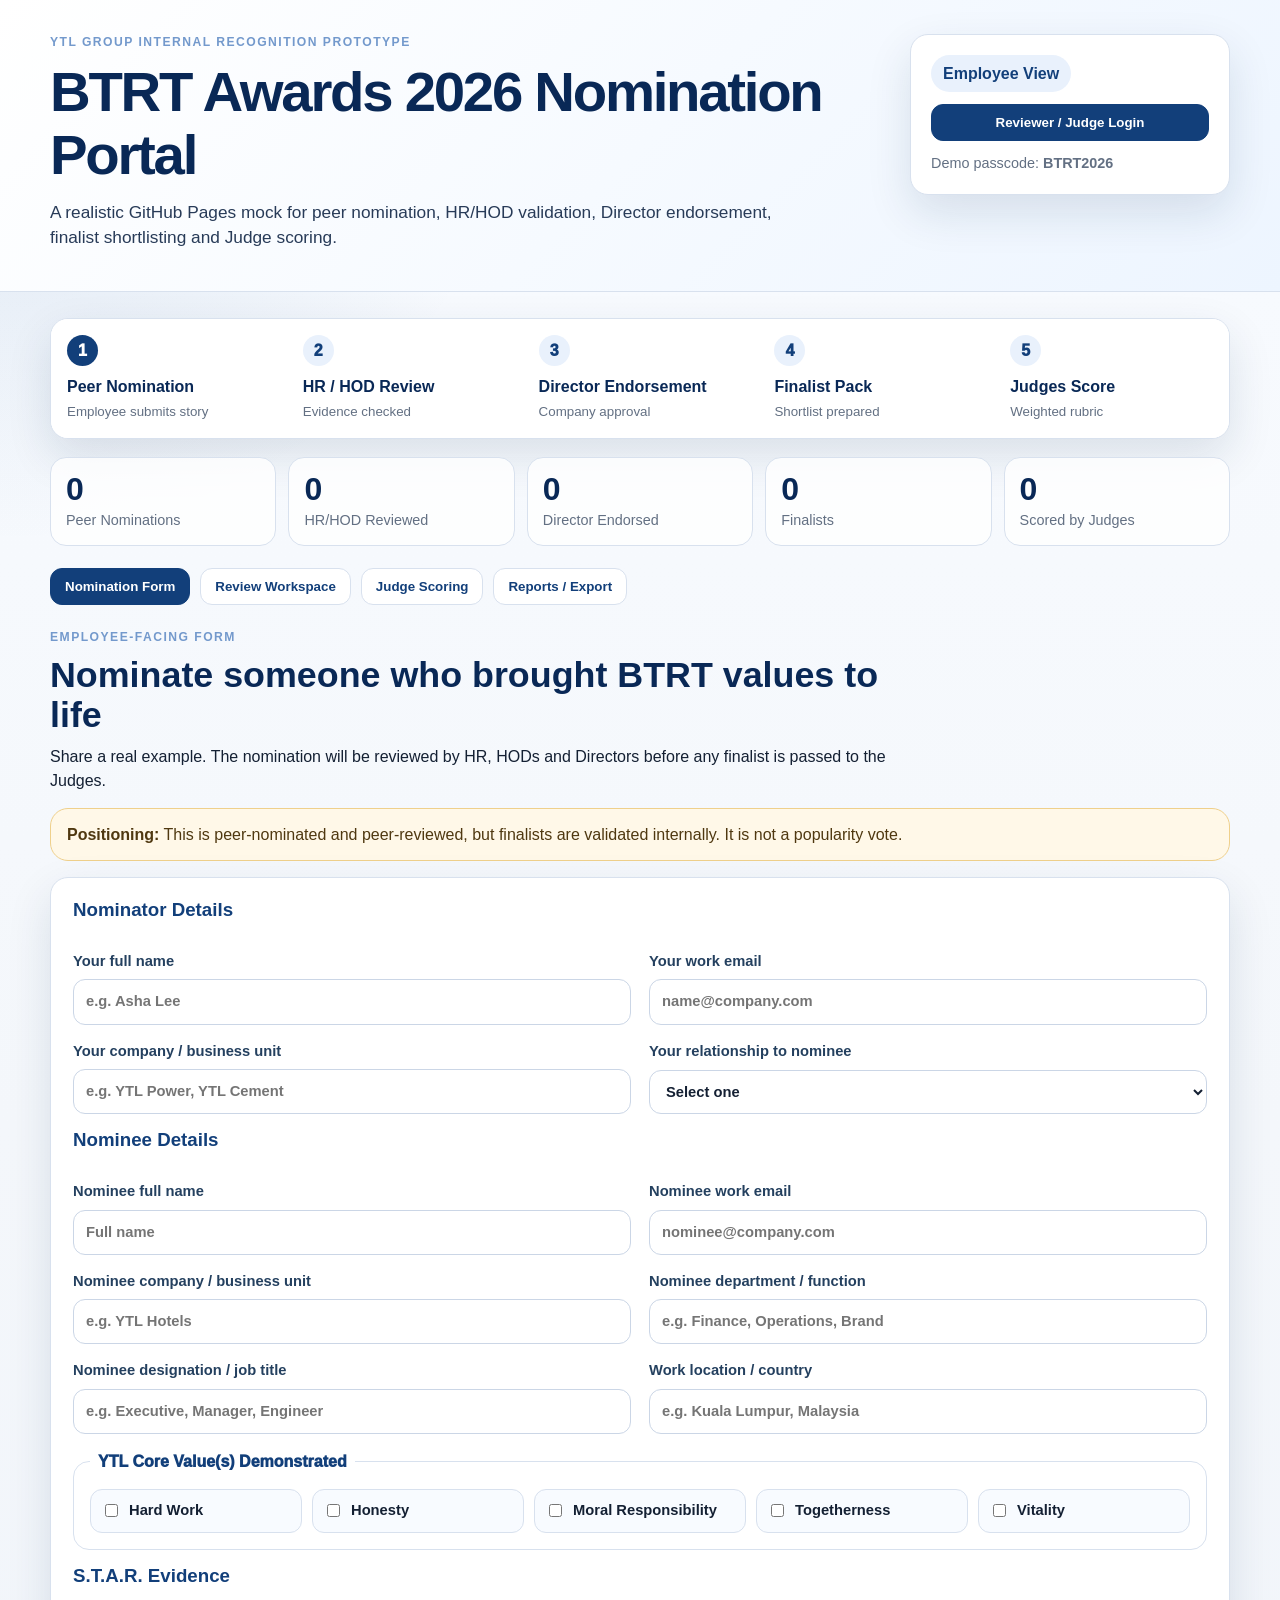
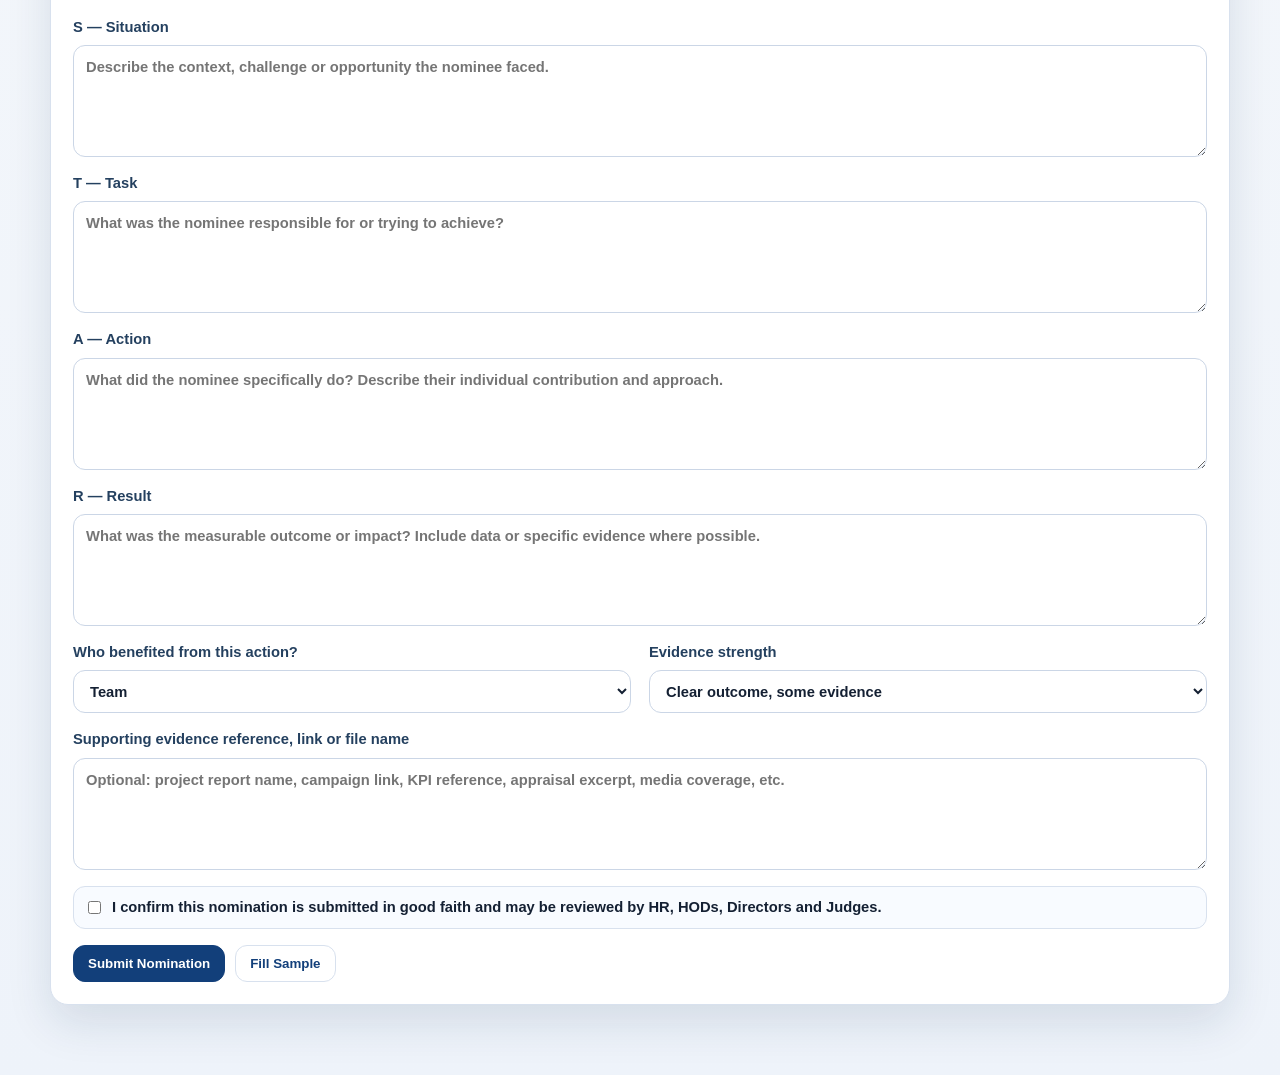
==== commit 9efe095b: "Add files via upload" ====
--- a/index.html
+++ b/index.html
@@ -3,153 +3,217 @@
 <head>
   <meta charset="utf-8" />
   <meta name="viewport" content="width=device-width, initial-scale=1" />
-  <title>BTRT Awards 2026 Mock Portal</title>
+  <title>BTRT Awards 2026 Nomination Portal</title>
   <link rel="stylesheet" href="styles.css" />
 </head>
 <body>
-  <header class="hero">
-    <div class="container hero-grid">
+  <header class="topbar">
+    <div class="container topbar-inner">
       <div>
         <p class="eyebrow">YTL Group Internal Recognition Prototype</p>
-        <h1>BTRT Awards 2026 Mock Portal</h1>
-        <p class="lead">A working front-end mock for peer nomination, HR/HOD validation, Director endorsement, finalist shortlisting and Judge scoring.</p>
-        <div class="role-pill"><span id="activeRole">Employee View</span></div>
-      </div>
-      <div class="hero-card">
-        <p class="mini-title">Demo logins</p>
-        <div class="login-row"><strong>HR / HOD</strong><code>HR2026</code></div>
-        <div class="login-row"><strong>Judge</strong><code>JUDGE2026</code></div>
-        <div class="login-row"><strong>Admin</strong><code>ADMIN2026</code></div>
-        <button class="btn primary full" data-open-login>Switch role / Judge login</button>
-        <p class="small muted">Mock gate only. Not secure for confidential real employee data.</p>
+        <h1>BTRT Awards 2026 Nomination Portal</h1>
+        <p class="lead">A realistic GitHub Pages mock for peer nomination, HR/HOD validation, Director endorsement, finalist shortlisting and Judge scoring.</p>
+      </div>
+      <div class="login-card">
+        <span class="role-badge" id="roleBadge">Employee View</span>
+        <button class="btn primary" id="openLogin">Reviewer / Judge Login</button>
+        <button class="btn ghost hidden" id="logoutBtn">Exit Reviewer Mode</button>
+        <p class="hint">Demo passcode: <strong>BTRT2026</strong></p>
       </div>
     </div>
   </header>
 
-  <main class="container main-layout">
-    <section class="progress-strip" aria-label="Award workflow">
-      <div><span>1</span><strong>Peer Nomination</strong></div>
-      <div><span>2</span><strong>HR / HOD Review</strong></div>
-      <div><span>3</span><strong>Director Endorsement</strong></div>
-      <div><span>4</span><strong>20 Finalists</strong></div>
-      <div><span>5</span><strong>Judges Score</strong></div>
-    </section>
+  <main class="container">
+    <section class="process-card" aria-label="BTRT workflow">
+      <div class="process-step active"><span>1</span><strong>Peer Nomination</strong><small>Employee submits story</small></div>
+      <div class="process-step"><span>2</span><strong>HR / HOD Review</strong><small>Evidence checked</small></div>
+      <div class="process-step"><span>3</span><strong>Director Endorsement</strong><small>Company approval</small></div>
+      <div class="process-step"><span>4</span><strong>Finalist Pack</strong><small>Shortlist prepared</small></div>
+      <div class="process-step"><span>5</span><strong>Judges Score</strong><small>Weighted rubric</small></div>
+    </section>
+
+    <section class="stats-grid" id="statsGrid"></section>
 
     <nav class="tabs" aria-label="Portal sections">
-      <button class="tab active" data-tab="peer">Peer Nomination</button>
-      <button class="tab" data-tab="company">Company Submission</button>
-      <button class="tab protected" data-role="hr" data-tab="hr">HR / HOD Dashboard</button>
-      <button class="tab protected" data-role="judge" data-tab="judges">Judges Portal</button>
-      <button class="tab protected" data-role="admin" data-tab="admin">Admin / Export</button>
+      <button class="tab active" data-tab="nominate">Nomination Form</button>
+      <button class="tab protected" data-tab="review">Review Workspace</button>
+      <button class="tab protected" data-tab="judge">Judge Scoring</button>
+      <button class="tab protected" data-tab="reports">Reports / Export</button>
     </nav>
 
-    <section class="panel active" id="peer">
-      <div class="section-head">
+    <section class="panel active" id="nominate">
+      <div class="section-heading">
         <p class="eyebrow">Employee-facing form</p>
         <h2>Nominate someone who brought BTRT values to life</h2>
-        <p>Keep it simple. Share a real example. Nominations are reviewed by HR/HODs and Directors before they are passed to Judges.</p>
-      </div>
-      <div class="notice"><strong>Positioning:</strong> This is peer-nominated and peer-reviewed, but finalists are validated internally. It is not a popularity vote.</div>
-      <div class="stats-row"><div class="stat"><strong id="peerCount">0</strong><span>peer nominations captured in this browser</span></div></div>
-
-      <form id="peerForm" class="card form-grid">
-        <h3>Peer Nomination Form</h3>
-        <label>Your name<input required name="nominatorName" placeholder="e.g. Asha Lee" /></label>
+        <p>Share a real example. The nomination will be reviewed by HR, HODs and Directors before any finalist is passed to the Judges.</p>
+      </div>
+
+      <div class="notice">
+        <strong>Positioning:</strong> This is peer-nominated and peer-reviewed, but finalists are validated internally. It is not a popularity vote.
+      </div>
+
+      <form id="nominationForm" class="card form-grid">
+        <h3 class="full">Nominator Details</h3>
+        <label>Your full name<input required name="nominatorName" placeholder="e.g. Asha Lee" /></label>
         <label>Your work email<input required type="email" name="nominatorEmail" placeholder="name@company.com" /></label>
         <label>Your company / business unit<input required name="nominatorCompany" placeholder="e.g. YTL Power, YTL Cement" /></label>
-        <label>Your relationship to nominee<select required name="relationship"><option value="">Select one</option><option>Peer / colleague</option><option>Direct manager</option><option>Functional head</option><option>Cross-company collaborator</option><option>Other</option></select></label>
+        <label>Your relationship to nominee
+          <select required name="relationship">
+            <option value="">Select one</option>
+            <option>Peer / colleague</option>
+            <option>Direct manager</option>
+            <option>HOD / Functional Head</option>
+            <option>Cross-company collaborator</option>
+            <option>Other</option>
+          </select>
+        </label>
+
+        <h3 class="full">Nominee Details</h3>
         <label>Nominee full name<input required name="nomineeName" placeholder="Full name" /></label>
         <label>Nominee work email<input name="nomineeEmail" placeholder="nominee@company.com" /></label>
         <label>Nominee company / business unit<input required name="nomineeCompany" placeholder="e.g. YTL Hotels" /></label>
         <label>Nominee department / function<input required name="nomineeDepartment" placeholder="e.g. Finance, Operations, Brand" /></label>
+        <label>Nominee designation / job title<input name="jobTitle" placeholder="e.g. Executive, Manager, Engineer" /></label>
+        <label>Work location / country<input name="location" placeholder="e.g. Kuala Lumpur, Malaysia" /></label>
 
         <fieldset class="full values-box">
-          <legend>YTL Core Value(s) demonstrated</legend>
-          <label><input type="checkbox" name="values" value="Hard Work"> Hard Work</label>
-          <label><input type="checkbox" name="values" value="Honesty"> Honesty</label>
-          <label><input type="checkbox" name="values" value="Moral Responsibility"> Moral Responsibility</label>
-          <label><input type="checkbox" name="values" value="Togetherness"> Togetherness</label>
-          <label><input type="checkbox" name="values" value="Vitality"> Vitality</label>
+          <legend>YTL Core Value(s) Demonstrated</legend>
+          <label><input type="checkbox" name="values" value="Hard Work" /> <span>Hard Work</span></label>
+          <label><input type="checkbox" name="values" value="Honesty" /> <span>Honesty</span></label>
+          <label><input type="checkbox" name="values" value="Moral Responsibility" /> <span>Moral Responsibility</span></label>
+          <label><input type="checkbox" name="values" value="Togetherness" /> <span>Togetherness</span></label>
+          <label><input type="checkbox" name="values" value="Vitality" /> <span>Vitality</span></label>
         </fieldset>
 
-        <div class="full star-card">
-          <h3>S.T.A.R. Evidence</h3>
-          <label>S — Situation<textarea required name="situation" placeholder="Describe the context, challenge or opportunity."></textarea></label>
-          <label>T — Task<textarea required name="task" placeholder="What was the nominee responsible for or trying to achieve?"></textarea></label>
-          <label>A — Action<textarea required name="action" placeholder="What did the nominee specifically do? Describe individual contribution and approach."></textarea></label>
-          <label>R — Result<textarea required name="result" placeholder="What was the measurable outcome or impact? Include data or specific evidence where possible."></textarea></label>
-        </div>
-
-        <label>Who benefited from this action?<select name="impactScope"><option>Team</option><option>Department</option><option>Company / Business Unit</option><option>Group-wide</option><option>Customer / community</option></select></label>
-        <label>Evidence strength<select name="evidenceStrength"><option>Clear outcome, some evidence</option><option>Strong measurable impact</option><option>Exceptional business and people impact</option><option>Needs more detail</option></select></label>
-        <label class="full consent"><input type="checkbox" required name="consent"> I confirm this nomination is submitted in good faith and may be reviewed by HR/HODs/Directors.</label>
-        <div class="actions full"><button class="btn primary" type="submit">Submit peer nomination</button><button class="btn" type="button" id="fillPeerSample">Fill sample</button></div>
+        <h3 class="full">S.T.A.R. Evidence</h3>
+        <label class="full">S — Situation<textarea required name="situation" placeholder="Describe the context, challenge or opportunity the nominee faced."></textarea></label>
+        <label class="full">T — Task<textarea required name="task" placeholder="What was the nominee responsible for or trying to achieve?"></textarea></label>
+        <label class="full">A — Action<textarea required name="action" placeholder="What did the nominee specifically do? Describe their individual contribution and approach."></textarea></label>
+        <label class="full">R — Result<textarea required name="result" placeholder="What was the measurable outcome or impact? Include data or specific evidence where possible."></textarea></label>
+
+        <label>Who benefited from this action?
+          <select name="impactScope">
+            <option>Team</option>
+            <option>Department</option>
+            <option>Company / Business Unit</option>
+            <option>Group-wide</option>
+            <option>Customer / Community</option>
+          </select>
+        </label>
+        <label>Evidence strength
+          <select name="evidenceStrength">
+            <option>Clear outcome, some evidence</option>
+            <option>Strong measurable impact</option>
+            <option>Exceptional business and people impact</option>
+            <option>Needs more detail</option>
+          </select>
+        </label>
+        <label class="full">Supporting evidence reference, link or file name<textarea name="evidenceNotes" placeholder="Optional: project report name, campaign link, KPI reference, appraisal excerpt, media coverage, etc."></textarea></label>
+
+        <label class="full consent"><input type="checkbox" required name="consent" /> <span>I confirm this nomination is submitted in good faith and may be reviewed by HR, HODs, Directors and Judges.</span></label>
+
+        <div class="actions full">
+          <button class="btn primary" type="submit">Submit Nomination</button>
+          <button class="btn" type="button" id="fillNominationSample">Fill Sample</button>
+        </div>
       </form>
     </section>
 
-    <section class="panel" id="company">
-      <div class="section-head"><p class="eyebrow">Company-facing form</p><h2>Official Company Nomination Package</h2><p>Use this after HR/HOD review to prepare the structured package for Group submission and judging.</p></div>
-      <form id="companyForm" class="card form-grid">
-        <h3 class="full">Part A: Company Details</h3>
-        <label>Company / Business Unit<input required name="company" placeholder="e.g. YTL Power" /></label>
-        <label>Submission date<input required type="date" name="submissionDate" /></label>
-        <label>Submitted by — Director Name<input required name="directorName" placeholder="Full name of approving Director" /></label>
-        <label>Director Designation<input required name="directorDesignation" /></label>
-        <label class="full">HR / Comms PIC<input required name="pic" placeholder="Name and email of coordinating person" /></label>
-        <h3 class="full">Part B: Nominee Details</h3>
-        <label>Nominee full name<input required name="nomineeName" /></label>
-        <label>Employee ID<input name="employeeId" /></label>
-        <label>Designation / Job title<input required name="jobTitle" /></label>
-        <label>Years with YTL Group<input type="number" min="0" name="years" /></label>
-        <label>Direct reporting manager<input name="manager" /></label>
-        <label>Work location / country<input name="location" /></label>
-        <h3 class="full">Part C: Nominator & Endorsement</h3>
-        <label>Nominated by — HOD / Manager<input required name="hod" /></label>
-        <label>Relationship to nominee<input name="relationship" placeholder="e.g. Direct manager" /></label>
-        <label>Date of internal nomination<input type="date" name="internalNominationDate" /></label>
-        <label>Director approval confirmed?<select name="directorApproval"><option>Yes</option><option>No</option><option>Pending</option></select></label>
-        <h3 class="full">Part D: Values Demonstration — S.T.A.R. Evidence</h3>
-        <fieldset class="full values-box"><legend>YTL Core Value(s)</legend><label><input type="checkbox" name="values" value="Hard Work"> Hard Work</label><label><input type="checkbox" name="values" value="Honesty"> Honesty</label><label><input type="checkbox" name="values" value="Moral Responsibility"> Moral Responsibility</label><label><input type="checkbox" name="values" value="Togetherness"> Togetherness</label><label><input type="checkbox" name="values" value="Vitality"> Vitality</label></fieldset>
-        <label class="full">Situation<textarea required name="situation"></textarea></label>
-        <label class="full">Task<textarea required name="task"></textarea></label>
-        <label class="full">Action<textarea required name="action"></textarea></label>
-        <label class="full">Result<textarea required name="result"></textarea></label>
-        <h3 class="full">Part E: Company Assessment</h3>
-        <div class="assessment-table full" id="companyAssessment"></div>
-        <h3 class="full">Part F: Supporting Documents Checklist</h3>
-        <fieldset class="full check-list"><label><input type="checkbox" name="docs" value="Completed nomination form"> Completed nomination form</label><label><input type="checkbox" name="docs" value="Peer nomination letters"> Peer nomination letters or endorsements</label><label><input type="checkbox" name="docs" value="Performance appraisal"> Relevant performance appraisal excerpts or KPI evidence</label><label><input type="checkbox" name="docs" value="Project evidence"> Supporting project reports, data outputs or media coverage</label><label><input type="checkbox" name="docs" value="Director endorsement"> Director’s written endorsement</label></fieldset>
-        <div class="actions full"><button class="btn primary" type="submit">Save company package</button><button class="btn" type="button" id="fillCompanySample">Fill sample package</button></div>
-      </form>
-    </section>
-
-    <section class="panel" id="hr">
-      <div class="section-head"><p class="eyebrow">Restricted mock view</p><h2>HR / HOD Dashboard</h2><p>Review peer nominations, validate evidence, assign status and decide which names become finalist-ready.</p></div>
-      <div class="dashboard-actions"><button class="btn" id="loadDemo">Load 6 demo nominations</button><button class="btn danger" id="clearAll">Clear browser data</button></div>
-      <div id="hrList" class="cards-list"></div>
-    </section>
-
-    <section class="panel" id="judges">
-      <div class="section-head"><p class="eyebrow">Judge scoring area</p><h2>Judges Portal</h2><p>Only finalist-ready nominations appear here. Judges score each finalist using the weighted criteria.</p></div>
+    <section class="panel" id="review">
+      <div class="section-heading">
+        <p class="eyebrow">Reviewer workspace</p>
+        <h2>HR / HOD / Director Review</h2>
+        <p>Use one internal login to validate nominations, complete company assessment, confirm Director endorsement and mark finalists.</p>
+      </div>
+
+      <div class="toolbar card compact">
+        <div>
+          <label>Search nominations<input id="reviewSearch" placeholder="Search nominee, company, values or ID" /></label>
+        </div>
+        <div>
+          <label>Status filter
+            <select id="statusFilter">
+              <option value="all">All statuses</option>
+              <option>Peer Submitted</option>
+              <option>HR / HOD Review</option>
+              <option>More Info Needed</option>
+              <option>Director Endorsed</option>
+              <option>Finalist</option>
+              <option>Not Shortlisted</option>
+            </select>
+          </label>
+        </div>
+        <div class="toolbar-actions">
+          <button class="btn" id="loadDemoData">Load Demo Data</button>
+          <button class="btn danger" id="clearData">Clear Data</button>
+        </div>
+      </div>
+
+      <div id="reviewList" class="cards-list"></div>
+    </section>
+
+    <section class="panel" id="judge">
+      <div class="section-heading">
+        <p class="eyebrow">Judge scoring area</p>
+        <h2>Finalist Judging</h2>
+        <p>Only nominations marked as <strong>Finalist</strong> appear here. Scores are weighted based on the company assessment criteria.</p>
+      </div>
+
+      <div class="card compact judge-intro">
+        <label>Judge name for this demo<input id="judgeName" placeholder="e.g. Judge 01" /></label>
+        <p class="hint">In a real version, this would be tied to SSO. In this mock, the name lets you test multiple judge score records.</p>
+      </div>
+
       <div id="judgeList" class="cards-list"></div>
-      <h3>Current Ranking</h3>
-      <div class="table-wrap"><table id="rankingTable"><thead><tr><th>Rank</th><th>Nominee</th><th>Company</th><th>Status</th><th>Average Judge Score</th></tr></thead><tbody></tbody></table></div>
-    </section>
-
-    <section class="panel" id="admin">
-      <div class="section-head"><p class="eyebrow">Admin and export</p><h2>Backend Mock & Export</h2><p>For GitHub Pages testing, data is saved in browser localStorage. Export JSON/CSV for mock review.</p></div>
-      <div class="card"><h3>Future backend endpoint</h3><label>Webhook URL<input id="webhookUrl" placeholder="Optional: n8n / Power Automate / Supabase endpoint" /></label><p class="small muted">This demo will keep working without a backend. The webhook field is included to show where a real backend can later be connected.</p></div>
-      <div class="actions"><button class="btn primary" id="exportJson">Download JSON</button><button class="btn" id="exportCsv">Download CSV</button><button class="btn" id="copySummary">Copy summary</button></div>
+
+      <div class="card">
+        <h3>Current Finalist Ranking</h3>
+        <div class="table-wrap">
+          <table id="rankingTable">
+            <thead><tr><th>Rank</th><th>Nominee</th><th>Company</th><th>Status</th><th>Average Judge Score</th><th>Score Count</th></tr></thead>
+            <tbody></tbody>
+          </table>
+        </div>
+      </div>
+    </section>
+
+    <section class="panel" id="reports">
+      <div class="section-heading">
+        <p class="eyebrow">Admin mock</p>
+        <h2>Reports, Export and Backend Placeholder</h2>
+        <p>GitHub Pages is static, so this mock saves data in the browser. Export the data for tomorrow’s test, or connect a backend later.</p>
+      </div>
+
+      <div class="report-grid">
+        <div class="card">
+          <h3>Mock backend options</h3>
+          <label>Future webhook URL<input id="webhookUrl" placeholder="Optional: n8n / Power Automate / Supabase endpoint" /></label>
+          <p class="hint">For the real build, this should be Microsoft SSO + SharePoint List / Dataverse / Supabase / n8n backend. The prototype below keeps working without it.</p>
+        </div>
+        <div class="card">
+          <h3>Export</h3>
+          <div class="actions stacked">
+            <button class="btn primary" id="exportJson">Download JSON</button>
+            <button class="btn" id="exportCsv">Download CSV</button>
+            <button class="btn" id="copyJudgePack">Copy Finalist Judge Pack</button>
+          </div>
+        </div>
+      </div>
+
       <pre id="adminPreview" class="preview"></pre>
     </section>
   </main>
 
   <dialog id="loginDialog">
     <form method="dialog" class="login-modal">
-      <h2>Switch role</h2>
-      <label>Role<select id="loginRole"><option value="employee">Employee</option><option value="hr">HR / HOD</option><option value="judge">Judge</option><option value="admin">Admin</option></select></label>
-      <label>Demo passcode<input id="loginCode" placeholder="Enter passcode" /></label>
-      <div class="actions"><button class="btn" value="cancel">Cancel</button><button class="btn primary" id="loginSubmit" value="default">Login</button></div>
-      <p class="small muted">Employee view does not need a passcode.</p>
+      <h2>Reviewer / Judge Login</h2>
+      <p class="muted">One demo login unlocks the review workspace, judge scoring and exports.</p>
+      <label>Passcode<input id="loginCode" placeholder="BTRT2026" /></label>
+      <div class="actions">
+        <button class="btn" value="cancel">Cancel</button>
+        <button class="btn primary" id="loginSubmit" value="default">Login</button>
+      </div>
+      <p class="hint">Mock login only. Do not use confidential employee data on GitHub Pages.</p>
     </form>
   </dialog>
 
--- a/styles.css
+++ b/styles.css
@@ -1 +1,352 @@
-:root{--blue:#143f79;--blue2:#245aa0;--ink:#172338;--muted:#66738a;--bg:#f3f6fb;--card:#fff;--line:#d8e0ec;--soft:#eaf1fb;--gold:#f4b942;--danger:#b33636;--shadow:0 16px 35px rgba(26,45,80,.11);--radius:16px}*{box-sizing:border-box}body{margin:0;font-family:Inter,Segoe UI,Arial,sans-serif;background:var(--bg);color:var(--ink);font-size:16px;line-height:1.45}.container{width:min(1160px,calc(100% - 40px));margin:0 auto}.hero{background:linear-gradient(135deg,#f8fbff 0%,#e8f1ff 55%,#dbe9ff 100%);border-bottom:1px solid var(--line);padding:38px 0 30px}.hero-grid{display:grid;grid-template-columns:1fr 330px;gap:32px;align-items:start}.eyebrow{margin:0 0 10px;color:#7fa1d4;font-size:.78rem;font-weight:800;letter-spacing:.12em;text-transform:uppercase}h1{font-size:clamp(2rem,5vw,3.45rem);line-height:1.05;margin:0 0 18px}h2{font-size:clamp(1.55rem,3vw,2.2rem);margin:0 0 10px}h3{margin:8px 0 14px}.lead{font-size:1.08rem;max-width:760px}.hero-card,.card{background:var(--card);border:1px solid var(--line);border-radius:var(--radius);box-shadow:var(--shadow);padding:22px}.mini-title{font-weight:800;margin-top:0}.login-row{display:flex;justify-content:space-between;align-items:center;padding:9px 0;border-bottom:1px solid var(--line)}code{background:#edf3fb;border:1px solid #d7e5f6;border-radius:7px;padding:3px 7px}.role-pill{display:inline-flex;background:#fff;border:1px solid var(--line);border-radius:999px;padding:8px 13px;font-weight:800;color:var(--blue)}.main-layout{padding:28px 0 60px}.progress-strip{display:grid;grid-template-columns:repeat(5,1fr);gap:12px;margin-bottom:20px}.progress-strip div{background:#fff;border:1px solid var(--line);border-radius:14px;padding:14px;display:flex;gap:10px;align-items:center}.progress-strip span{width:30px;height:30px;border-radius:50%;background:var(--blue);color:#fff;display:grid;place-items:center;font-weight:900;flex:0 0 auto}.tabs{display:flex;flex-wrap:wrap;gap:10px;margin-bottom:24px}.tab,.btn{border:1px solid var(--line);background:#fff;color:var(--blue);font-weight:800;border-radius:10px;padding:10px 15px;cursor:pointer}.tab.active,.btn.primary{background:var(--blue);border-color:var(--blue);color:#fff}.btn:hover,.tab:hover{transform:translateY(-1px)}.btn.full{width:100%;margin-top:16px}.btn.danger{color:var(--danger);border-color:#e9b9b9}.panel{display:none}.panel.active{display:block}.section-head{margin-bottom:16px}.notice{background:#fff7e5;border:1px solid #f3ce7f;border-radius:12px;padding:14px 16px;margin:18px 0}.stats-row{display:flex;gap:12px;margin:16px 0}.stat{background:#fff;border:1px solid var(--line);border-radius:14px;padding:16px;min-width:220px}.stat strong{display:block;font-size:2rem;color:var(--blue)}.stat span{color:var(--muted)}.form-grid{display:grid;grid-template-columns:1fr 1fr;gap:16px 18px}.full{grid-column:1/-1}label{display:flex;flex-direction:column;gap:6px;font-weight:800;font-size:.9rem;color:#234067}input,select,textarea{width:100%;border:1px solid #cfd8e6;border-radius:9px;background:#fff;padding:11px 12px;color:var(--ink);font:inherit}textarea{min-height:96px;resize:vertical}fieldset{border:1px solid var(--line);border-radius:12px;padding:16px;margin:0}legend{font-weight:900;color:var(--blue);padding:0 8px}.values-box{display:grid;grid-template-columns:repeat(5,minmax(120px,1fr));gap:10px}.values-box label,.check-list label,.consent{font-weight:700;color:var(--ink);flex-direction:row;align-items:center;gap:8px}.values-box input,.check-list input,.consent input{width:auto}.star-card{background:#f8fbff;border:1px solid var(--line);border-radius:14px;padding:18px}.actions{display:flex;gap:10px;flex-wrap:wrap}.dashboard-actions{display:flex;gap:10px;margin-bottom:16px}.cards-list{display:grid;gap:16px}.nom-card{background:#fff;border:1px solid var(--line);border-radius:var(--radius);box-shadow:var(--shadow);padding:18px}.nom-head{display:flex;justify-content:space-between;gap:16px;align-items:flex-start}.badge{display:inline-flex;border-radius:999px;padding:5px 10px;font-size:.78rem;font-weight:900;background:var(--soft);color:var(--blue)}.badge.finalist{background:#e8f8ef;color:#17643a}.badge.rejected{background:#ffecec;color:#8d2222}.meta{display:grid;grid-template-columns:repeat(3,1fr);gap:10px;margin:12px 0}.meta div{background:#f7f9fd;border:1px solid var(--line);border-radius:10px;padding:10px}.meta span{display:block;color:var(--muted);font-size:.8rem}.star-summary{border-left:4px solid var(--blue2);padding-left:14px}.assessment-table{overflow:auto}.assessment-table table,.table-wrap table{width:100%;border-collapse:collapse;background:#fff;border:1px solid var(--line);border-radius:12px;overflow:hidden}th{background:var(--blue);color:#fff;text-align:left}th,td{padding:11px;border:1px solid var(--line);vertical-align:top}.score-grid{display:grid;grid-template-columns:repeat(5,1fr);gap:10px;margin:12px 0}.score-grid label{background:#f8fbff;border:1px solid var(--line);border-radius:12px;padding:10px}.preview{background:#101828;color:#e6edf9;border-radius:14px;padding:16px;overflow:auto;min-height:160px}.small{font-size:.82rem}.muted{color:var(--muted)}dialog{border:0;border-radius:18px;padding:0;box-shadow:0 30px 80px rgba(0,0,0,.25);width:min(420px,calc(100% - 30px))}.login-modal{padding:24px}.toast{position:fixed;right:20px;bottom:20px;background:#102a52;color:#fff;padding:13px 16px;border-radius:12px;box-shadow:var(--shadow);opacity:0;transform:translateY(10px);transition:.2s}.toast.show{opacity:1;transform:translateY(0)}@media(max-width:850px){.hero-grid,.form-grid{grid-template-columns:1fr}.progress-strip{grid-template-columns:1fr}.values-box,.score-grid,.meta{grid-template-columns:1fr}.container{width:min(100% - 24px,1160px)}}
+:root {
+  --blue-900: #092856;
+  --blue-800: #123f7a;
+  --blue-700: #1b559a;
+  --blue-100: #e9f1fc;
+  --gold: #d99b22;
+  --green: #177245;
+  --red: #a83333;
+  --amber: #9a6714;
+  --ink: #142033;
+  --muted: #637083;
+  --line: #d8e1ee;
+  --bg: #f4f7fb;
+  --card: #ffffff;
+  --shadow: 0 18px 45px rgba(18, 47, 86, 0.12);
+  --radius: 18px;
+}
+
+* { box-sizing: border-box; }
+html { scroll-behavior: smooth; }
+body {
+  margin: 0;
+  font-family: Inter, "Segoe UI", Roboto, Arial, sans-serif;
+  color: var(--ink);
+  background:
+    radial-gradient(circle at top left, rgba(27, 85, 154, 0.14), transparent 34rem),
+    linear-gradient(180deg, #f8fbff 0%, var(--bg) 42%, #eef3fa 100%);
+  font-size: 16px;
+  line-height: 1.45;
+}
+
+.container {
+  width: min(1180px, calc(100% - 32px));
+  margin: 0 auto;
+}
+
+.topbar {
+  padding: 34px 0 24px;
+  background: linear-gradient(135deg, #ffffff 0%, #edf5ff 100%);
+  border-bottom: 1px solid var(--line);
+}
+
+.topbar-inner {
+  display: grid;
+  grid-template-columns: 1fr 320px;
+  gap: 28px;
+  align-items: start;
+}
+
+.eyebrow {
+  margin: 0 0 8px;
+  font-size: 0.76rem;
+  font-weight: 900;
+  letter-spacing: 0.12em;
+  text-transform: uppercase;
+  color: #7399cc;
+}
+
+h1, h2, h3 { line-height: 1.12; }
+h1 {
+  margin: 0 0 14px;
+  font-size: clamp(2.1rem, 4.4vw, 4.1rem);
+  letter-spacing: -0.04em;
+  color: var(--blue-900);
+}
+h2 { margin: 0 0 10px; font-size: clamp(1.55rem, 2.8vw, 2.35rem); color: var(--blue-900); }
+h3 { margin: 0 0 14px; color: var(--blue-800); }
+p { margin-top: 0; }
+.lead { max-width: 760px; color: #283b58; font-size: 1.08rem; }
+
+.card, .login-card, .process-card, .notice {
+  background: var(--card);
+  border: 1px solid var(--line);
+  border-radius: var(--radius);
+  box-shadow: var(--shadow);
+}
+
+.login-card {
+  padding: 20px;
+  display: grid;
+  gap: 12px;
+}
+
+.role-badge {
+  display: inline-flex;
+  width: fit-content;
+  align-items: center;
+  border-radius: 999px;
+  padding: 7px 12px;
+  background: var(--blue-100);
+  color: var(--blue-800);
+  font-weight: 900;
+}
+
+.btn, .tab {
+  appearance: none;
+  border: 1px solid var(--line);
+  background: #fff;
+  color: var(--blue-800);
+  border-radius: 12px;
+  padding: 10px 14px;
+  font-weight: 850;
+  cursor: pointer;
+  transition: transform 0.12s ease, box-shadow 0.12s ease, background 0.12s ease;
+  text-align: center;
+}
+.btn:hover, .tab:hover { transform: translateY(-1px); box-shadow: 0 8px 18px rgba(20, 49, 85, 0.1); }
+.btn.primary, .tab.active { background: var(--blue-800); border-color: var(--blue-800); color: #fff; }
+.btn.ghost { background: transparent; }
+.btn.danger { color: var(--red); border-color: #e6b8b8; }
+.btn.full { width: 100%; }
+.hidden { display: none !important; }
+.hint, .muted { color: var(--muted); font-size: 0.9rem; }
+.hint { margin: 0; }
+
+main.container { padding: 26px 0 70px; }
+.process-card {
+  display: grid;
+  grid-template-columns: repeat(5, 1fr);
+  gap: 1px;
+  overflow: hidden;
+  margin-bottom: 18px;
+}
+.process-step {
+  padding: 16px;
+  background: #fff;
+  min-height: 108px;
+}
+.process-step span {
+  display: inline-grid;
+  place-items: center;
+  width: 31px;
+  height: 31px;
+  border-radius: 999px;
+  background: var(--blue-100);
+  color: var(--blue-800);
+  font-weight: 950;
+  margin-bottom: 9px;
+}
+.process-step.active span { background: var(--blue-800); color: #fff; }
+.process-step strong { display: block; color: var(--blue-900); }
+.process-step small { display: block; margin-top: 4px; color: var(--muted); }
+
+.stats-grid {
+  display: grid;
+  grid-template-columns: repeat(5, 1fr);
+  gap: 12px;
+  margin: 18px 0 22px;
+}
+.stat-card {
+  background: rgba(255,255,255,0.82);
+  border: 1px solid var(--line);
+  border-radius: 16px;
+  padding: 15px;
+}
+.stat-card strong { display: block; color: var(--blue-900); font-size: 2rem; line-height: 1; }
+.stat-card span { display: block; color: var(--muted); font-size: 0.9rem; margin-top: 5px; }
+
+.tabs { display: flex; flex-wrap: wrap; gap: 10px; margin: 8px 0 24px; }
+.panel { display: none; }
+.panel.active { display: block; }
+.section-heading { margin-bottom: 16px; max-width: 880px; }
+.notice { padding: 14px 16px; background: #fff8e8; border-color: #efd08b; color: #4f3810; margin: 16px 0; box-shadow: none; }
+
+.card { padding: 22px; }
+.card.compact { padding: 16px; }
+.form-grid {
+  display: grid;
+  grid-template-columns: repeat(2, minmax(0, 1fr));
+  gap: 16px 18px;
+}
+.full { grid-column: 1 / -1; }
+label { display: grid; gap: 7px; font-weight: 850; color: #24405f; font-size: 0.92rem; }
+input, select, textarea {
+  width: 100%;
+  border: 1px solid #cbd6e6;
+  border-radius: 12px;
+  background: #fff;
+  padding: 11px 12px;
+  color: var(--ink);
+  font: inherit;
+  min-height: 43px;
+}
+textarea { min-height: 112px; resize: vertical; }
+input:focus, select:focus, textarea:focus { outline: 3px solid rgba(27, 85, 154, 0.14); border-color: var(--blue-700); }
+
+fieldset { margin: 0; border: 1px solid var(--line); border-radius: 16px; padding: 16px; }
+legend { padding: 0 8px; color: var(--blue-800); font-weight: 950; }
+.values-box {
+  display: grid;
+  grid-template-columns: repeat(5, minmax(130px, 1fr));
+  gap: 10px;
+}
+.values-box label, .consent, .doc-checks label {
+  display: flex;
+  align-items: center;
+  gap: 8px;
+  font-weight: 750;
+  color: var(--ink);
+  background: #f8fbff;
+  border: 1px solid var(--line);
+  border-radius: 12px;
+  padding: 10px;
+}
+.values-box input, .consent input, .doc-checks input { width: auto; min-height: auto; }
+.actions { display: flex; flex-wrap: wrap; gap: 10px; align-items: center; }
+.actions.stacked { display: grid; }
+
+.toolbar {
+  display: grid;
+  grid-template-columns: 1.3fr 0.8fr auto;
+  gap: 14px;
+  align-items: end;
+  margin-bottom: 16px;
+}
+.toolbar-actions { display: flex; gap: 10px; flex-wrap: wrap; justify-content: flex-end; }
+.cards-list { display: grid; gap: 16px; }
+
+.nom-card {
+  background: #fff;
+  border: 1px solid var(--line);
+  border-radius: var(--radius);
+  box-shadow: var(--shadow);
+  padding: 18px;
+}
+.nom-head {
+  display: flex;
+  justify-content: space-between;
+  gap: 16px;
+  align-items: flex-start;
+  border-bottom: 1px solid var(--line);
+  padding-bottom: 14px;
+  margin-bottom: 14px;
+}
+.nom-head h3 { margin-bottom: 6px; }
+.id-line { color: var(--muted); font-size: 0.88rem; }
+.badge {
+  display: inline-flex;
+  white-space: nowrap;
+  border-radius: 999px;
+  padding: 6px 10px;
+  font-size: 0.78rem;
+  font-weight: 950;
+  background: var(--blue-100);
+  color: var(--blue-800);
+}
+.badge.finalist { background: #e6f8ef; color: var(--green); }
+.badge.director-endorsed { background: #fff2d6; color: var(--amber); }
+.badge.not-shortlisted { background: #ffecec; color: var(--red); }
+.badge.more-info-needed { background: #fff7e5; color: var(--amber); }
+
+.meta-grid {
+  display: grid;
+  grid-template-columns: repeat(4, 1fr);
+  gap: 10px;
+  margin: 12px 0;
+}
+.meta-grid div {
+  background: #f8fbff;
+  border: 1px solid var(--line);
+  border-radius: 12px;
+  padding: 10px;
+}
+.meta-grid span { display: block; color: var(--muted); font-size: 0.78rem; margin-bottom: 3px; }
+.star-box {
+  border-left: 4px solid var(--blue-700);
+  padding: 12px 14px;
+  background: #f8fbff;
+  border-radius: 0 12px 12px 0;
+  margin: 12px 0;
+}
+.star-box p { margin: 0 0 8px; }
+.review-grid, .score-grid {
+  display: grid;
+  grid-template-columns: repeat(5, 1fr);
+  gap: 10px;
+  margin-top: 12px;
+}
+.review-grid label, .score-grid label {
+  background: #fff;
+  border: 1px solid var(--line);
+  border-radius: 12px;
+  padding: 10px;
+}
+.review-controls {
+  display: grid;
+  grid-template-columns: 1fr 1fr;
+  gap: 12px;
+  margin-top: 12px;
+}
+.total-pill {
+  display: inline-flex;
+  align-items: center;
+  border-radius: 999px;
+  padding: 7px 12px;
+  background: var(--blue-900);
+  color: #fff;
+  font-weight: 950;
+  margin-top: 10px;
+}
+
+.table-wrap { overflow-x: auto; }
+table { width: 100%; border-collapse: collapse; background: #fff; }
+th { background: var(--blue-800); color: #fff; text-align: left; }
+th, td { border: 1px solid var(--line); padding: 11px; vertical-align: top; }
+.report-grid { display: grid; grid-template-columns: 1fr 1fr; gap: 16px; margin-bottom: 16px; }
+.preview {
+  background: #0d1b2f;
+  color: #e6edf9;
+  border-radius: var(--radius);
+  padding: 18px;
+  overflow: auto;
+  min-height: 220px;
+  white-space: pre-wrap;
+}
+
+dialog {
+  border: 0;
+  border-radius: 20px;
+  padding: 0;
+  width: min(440px, calc(100% - 28px));
+  box-shadow: 0 30px 90px rgba(0,0,0,0.3);
+}
+dialog::backdrop { background: rgba(6, 18, 35, 0.55); }
+.login-modal { padding: 24px; }
+.toast {
+  position: fixed;
+  right: 18px;
+  bottom: 18px;
+  z-index: 99;
+  background: var(--blue-900);
+  color: #fff;
+  border-radius: 14px;
+  padding: 13px 16px;
+  box-shadow: var(--shadow);
+  opacity: 0;
+  transform: translateY(10px);
+  transition: 0.18s ease;
+  max-width: 360px;
+}
+.toast.show { opacity: 1; transform: translateY(0); }
+
+@media (max-width: 980px) {
+  .topbar-inner, .toolbar, .form-grid, .report-grid { grid-template-columns: 1fr; }
+  .process-card, .stats-grid { grid-template-columns: 1fr 1fr; }
+  .values-box, .meta-grid, .review-grid, .score-grid { grid-template-columns: 1fr 1fr; }
+}
+@media (max-width: 620px) {
+  .container { width: min(100% - 22px, 1180px); }
+  .process-card, .stats-grid, .values-box, .meta-grid, .review-grid, .score-grid, .review-controls { grid-template-columns: 1fr; }
+  .nom-head { display: grid; }
+}
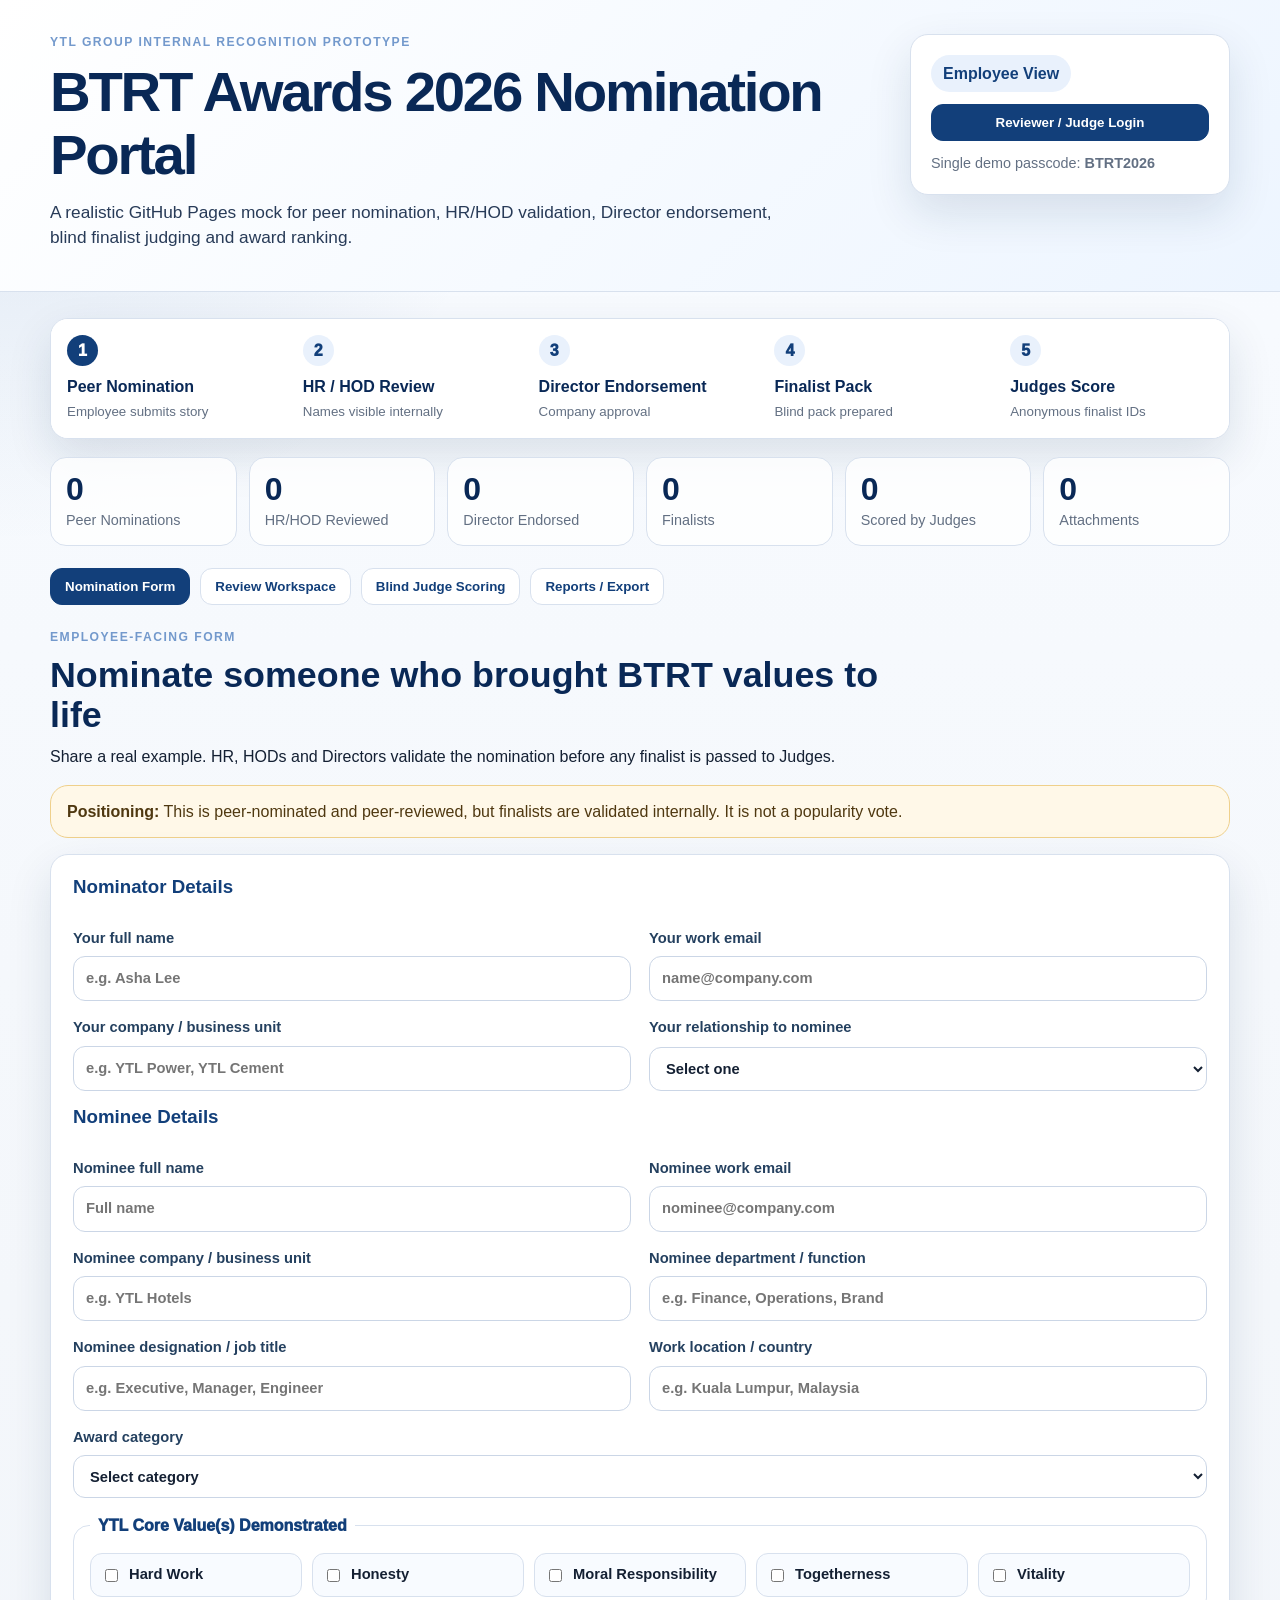
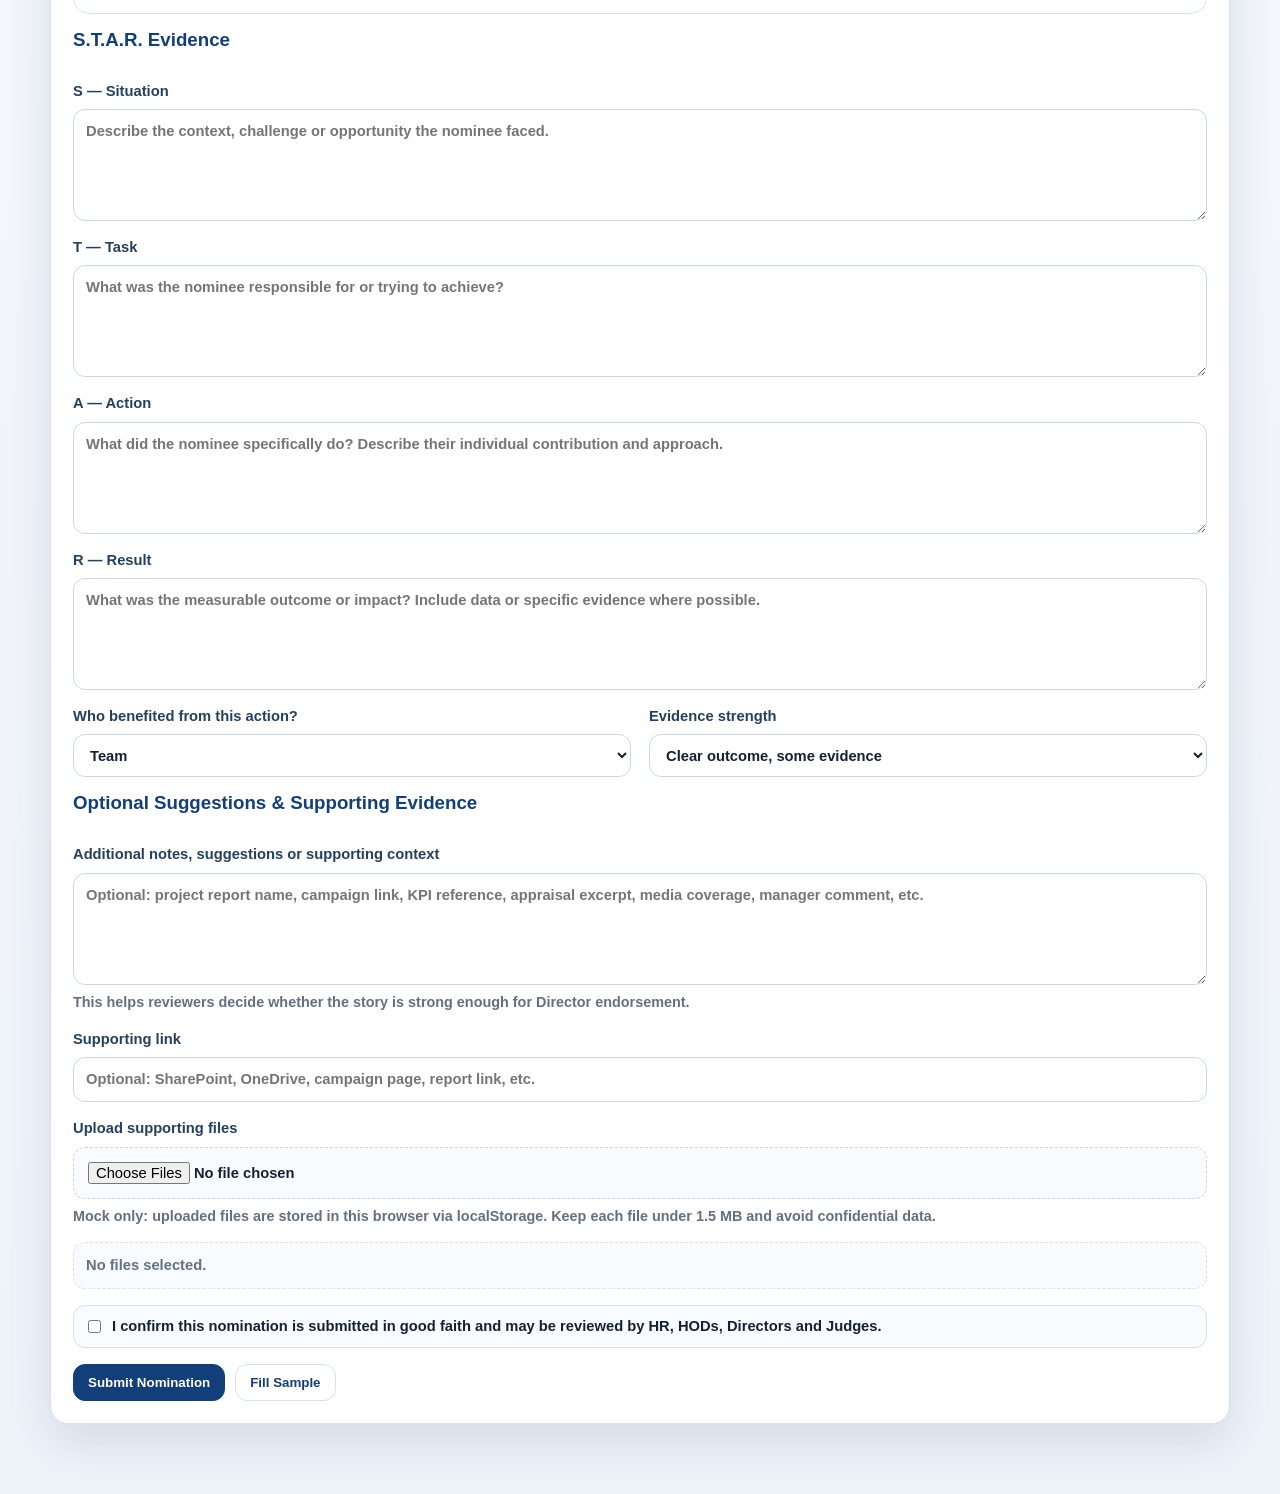
==== commit a085549b: "Add files via upload" ====
--- a/index.html
+++ b/index.html
@@ -12,13 +12,13 @@
       <div>
         <p class="eyebrow">YTL Group Internal Recognition Prototype</p>
         <h1>BTRT Awards 2026 Nomination Portal</h1>
-        <p class="lead">A realistic GitHub Pages mock for peer nomination, HR/HOD validation, Director endorsement, finalist shortlisting and Judge scoring.</p>
+        <p class="lead">A realistic GitHub Pages mock for peer nomination, HR/HOD validation, Director endorsement, blind finalist judging and award ranking.</p>
       </div>
       <div class="login-card">
         <span class="role-badge" id="roleBadge">Employee View</span>
         <button class="btn primary" id="openLogin">Reviewer / Judge Login</button>
         <button class="btn ghost hidden" id="logoutBtn">Exit Reviewer Mode</button>
-        <p class="hint">Demo passcode: <strong>BTRT2026</strong></p>
+        <p class="hint">Single demo passcode: <strong>BTRT2026</strong></p>
       </div>
     </div>
   </header>
@@ -26,10 +26,10 @@
   <main class="container">
     <section class="process-card" aria-label="BTRT workflow">
       <div class="process-step active"><span>1</span><strong>Peer Nomination</strong><small>Employee submits story</small></div>
-      <div class="process-step"><span>2</span><strong>HR / HOD Review</strong><small>Evidence checked</small></div>
+      <div class="process-step"><span>2</span><strong>HR / HOD Review</strong><small>Names visible internally</small></div>
       <div class="process-step"><span>3</span><strong>Director Endorsement</strong><small>Company approval</small></div>
-      <div class="process-step"><span>4</span><strong>Finalist Pack</strong><small>Shortlist prepared</small></div>
-      <div class="process-step"><span>5</span><strong>Judges Score</strong><small>Weighted rubric</small></div>
+      <div class="process-step"><span>4</span><strong>Finalist Pack</strong><small>Blind pack prepared</small></div>
+      <div class="process-step"><span>5</span><strong>Judges Score</strong><small>Anonymous finalist IDs</small></div>
     </section>
 
     <section class="stats-grid" id="statsGrid"></section>
@@ -37,7 +37,7 @@
     <nav class="tabs" aria-label="Portal sections">
       <button class="tab active" data-tab="nominate">Nomination Form</button>
       <button class="tab protected" data-tab="review">Review Workspace</button>
-      <button class="tab protected" data-tab="judge">Judge Scoring</button>
+      <button class="tab protected" data-tab="judge">Blind Judge Scoring</button>
       <button class="tab protected" data-tab="reports">Reports / Export</button>
     </nav>
 
@@ -45,7 +45,7 @@
       <div class="section-heading">
         <p class="eyebrow">Employee-facing form</p>
         <h2>Nominate someone who brought BTRT values to life</h2>
-        <p>Share a real example. The nomination will be reviewed by HR, HODs and Directors before any finalist is passed to the Judges.</p>
+        <p>Share a real example. HR, HODs and Directors validate the nomination before any finalist is passed to Judges.</p>
       </div>
 
       <div class="notice">
@@ -75,6 +75,17 @@
         <label>Nominee department / function<input required name="nomineeDepartment" placeholder="e.g. Finance, Operations, Brand" /></label>
         <label>Nominee designation / job title<input name="jobTitle" placeholder="e.g. Executive, Manager, Engineer" /></label>
         <label>Work location / country<input name="location" placeholder="e.g. Kuala Lumpur, Malaysia" /></label>
+        <label class="full">Award category
+          <select required name="awardCategory">
+            <option value="">Select category</option>
+            <option>Outstanding Individual Contribution</option>
+            <option>Outstanding Team Player</option>
+            <option>Customer / Community Impact</option>
+            <option>Operational Excellence</option>
+            <option>Innovation / Process Improvement</option>
+            <option>Values Champion</option>
+          </select>
+        </label>
 
         <fieldset class="full values-box">
           <legend>YTL Core Value(s) Demonstrated</legend>
@@ -108,7 +119,20 @@
             <option>Needs more detail</option>
           </select>
         </label>
-        <label class="full">Supporting evidence reference, link or file name<textarea name="evidenceNotes" placeholder="Optional: project report name, campaign link, KPI reference, appraisal excerpt, media coverage, etc."></textarea></label>
+
+        <h3 class="full">Optional Suggestions & Supporting Evidence</h3>
+        <label class="full">Additional notes, suggestions or supporting context
+          <textarea name="evidenceNotes" placeholder="Optional: project report name, campaign link, KPI reference, appraisal excerpt, media coverage, manager comment, etc."></textarea>
+          <small class="hint">This helps reviewers decide whether the story is strong enough for Director endorsement.</small>
+        </label>
+        <label class="full">Supporting link
+          <input name="supportingLink" placeholder="Optional: SharePoint, OneDrive, campaign page, report link, etc." />
+        </label>
+        <label class="full file-upload">Upload supporting files
+          <input id="supportingFiles" type="file" multiple accept=".pdf,.png,.jpg,.jpeg,.webp,.txt,.doc,.docx,.ppt,.pptx,.xls,.xlsx" />
+          <small class="hint">Mock only: uploaded files are stored in this browser via localStorage. Keep each file under 1.5 MB and avoid confidential data.</small>
+          <div id="fileListPreview" class="file-list empty">No files selected.</div>
+        </label>
 
         <label class="full consent"><input type="checkbox" required name="consent" /> <span>I confirm this nomination is submitted in good faith and may be reviewed by HR, HODs, Directors and Judges.</span></label>
 
@@ -123,7 +147,7 @@
       <div class="section-heading">
         <p class="eyebrow">Reviewer workspace</p>
         <h2>HR / HOD / Director Review</h2>
-        <p>Use one internal login to validate nominations, complete company assessment, confirm Director endorsement and mark finalists.</p>
+        <p>Internal reviewers can see nominee and nominator names here. Once marked as Finalist, the Judge Scoring tab turns the entry into a blind scoring pack.</p>
       </div>
 
       <div class="toolbar card compact">
@@ -154,23 +178,34 @@
 
     <section class="panel" id="judge">
       <div class="section-heading">
-        <p class="eyebrow">Judge scoring area</p>
+        <p class="eyebrow">Blind judging area</p>
         <h2>Finalist Judging</h2>
-        <p>Only nominations marked as <strong>Finalist</strong> appear here. Scores are weighted based on the company assessment criteria.</p>
+        <p>Only nominations marked as <strong>Finalist</strong> appear here. Judges see the STAR story first, then click Next to review anonymised attachments, then score.</p>
       </div>
 
       <div class="card compact judge-intro">
-        <label>Judge name for this demo<input id="judgeName" placeholder="e.g. Judge 01" /></label>
-        <p class="hint">In a real version, this would be tied to SSO. In this mock, the name lets you test multiple judge score records.</p>
+        <label>Anonymous scoring session
+          <select id="judgeSession">
+            <option>Anonymous Judge A</option>
+            <option>Anonymous Judge B</option>
+            <option>Anonymous Judge C</option>
+            <option>Anonymous Judge D</option>
+          </select>
+        </label>
+        <p class="hint">Mock only: this lets you test several judge score records without exposing judge names. Real authentication should use company SSO.</p>
+      </div>
+
+      <div class="blind-notice">
+        <strong>Blind scoring rule:</strong> Nominee, nominator, company and department names are hidden in this judging view. Reviewers can still see names in the Review Workspace.
       </div>
 
       <div id="judgeList" class="cards-list"></div>
 
       <div class="card">
-        <h3>Current Finalist Ranking</h3>
+        <h3>Current Blind Ranking</h3>
         <div class="table-wrap">
           <table id="rankingTable">
-            <thead><tr><th>Rank</th><th>Nominee</th><th>Company</th><th>Status</th><th>Average Judge Score</th><th>Score Count</th></tr></thead>
+            <thead><tr><th>Rank</th><th>Finalist ID</th><th>Category</th><th>Status</th><th>Average Judge Score</th><th>Score Count</th></tr></thead>
             <tbody></tbody>
           </table>
         </div>
@@ -181,7 +216,7 @@
       <div class="section-heading">
         <p class="eyebrow">Admin mock</p>
         <h2>Reports, Export and Backend Placeholder</h2>
-        <p>GitHub Pages is static, so this mock saves data in the browser. Export the data for tomorrow’s test, or connect a backend later.</p>
+        <p>GitHub Pages is static, so this mock saves data in the browser. Export the data for testing, or connect a backend later.</p>
       </div>
 
       <div class="report-grid">
@@ -195,7 +230,7 @@
           <div class="actions stacked">
             <button class="btn primary" id="exportJson">Download JSON</button>
             <button class="btn" id="exportCsv">Download CSV</button>
-            <button class="btn" id="copyJudgePack">Copy Finalist Judge Pack</button>
+            <button class="btn" id="copyJudgePack">Copy Blind Finalist Judge Pack</button>
           </div>
         </div>
       </div>
@@ -207,7 +242,7 @@
   <dialog id="loginDialog">
     <form method="dialog" class="login-modal">
       <h2>Reviewer / Judge Login</h2>
-      <p class="muted">One demo login unlocks the review workspace, judge scoring and exports.</p>
+      <p class="muted">One demo login unlocks review, blind judge scoring and exports.</p>
       <label>Passcode<input id="loginCode" placeholder="BTRT2026" /></label>
       <div class="actions">
         <button class="btn" value="cancel">Cancel</button>
--- a/styles.css
+++ b/styles.css
@@ -350,3 +350,104 @@
   .process-card, .stats-grid, .values-box, .meta-grid, .review-grid, .score-grid, .review-controls { grid-template-columns: 1fr; }
   .nom-head { display: grid; }
 }
+
+/* v6 additions: file uploads + blind judge workflow */
+.stats-grid { grid-template-columns: repeat(6, 1fr); }
+.file-upload input[type="file"] {
+  padding: 14px;
+  min-height: auto;
+  border-style: dashed;
+  background: #f8fbff;
+}
+.file-list {
+  display: grid;
+  gap: 8px;
+  margin-top: 8px;
+}
+.file-list.empty {
+  color: var(--muted);
+  background: #f8fbff;
+  border: 1px dashed var(--line);
+  border-radius: 12px;
+  padding: 12px;
+}
+.file-item {
+  display: flex;
+  justify-content: space-between;
+  gap: 12px;
+  align-items: center;
+  background: #f8fbff;
+  border: 1px solid var(--line);
+  border-radius: 12px;
+  padding: 10px 12px;
+}
+.file-item strong { color: var(--blue-900); }
+.file-item small, .file-item span { display: block; color: var(--muted); font-size: 0.84rem; margin-top: 2px; }
+.btn.mini { padding: 7px 10px; font-size: 0.84rem; white-space: nowrap; }
+a { color: var(--blue-800); font-weight: 850; }
+.review-attachments {
+  margin: 14px 0;
+  padding: 14px;
+  border: 1px solid var(--line);
+  border-radius: 14px;
+  background: #fff;
+}
+.review-attachments h4 {
+  margin: 0 0 8px;
+  color: var(--blue-800);
+}
+.blind-notice, .blind-card {
+  background: #eef6ff;
+  border: 1px solid #b9d5f5;
+  color: #183b66;
+  border-radius: 14px;
+  padding: 13px 15px;
+  margin: 12px 0 16px;
+}
+.blind-card { margin-top: 0; }
+.blind-card p { margin: 6px 0 0; }
+.blind-card.warning {
+  background: #fff8e8;
+  border-color: #efd08b;
+  color: #4f3810;
+}
+.judge-card .judge-stage { display: none; }
+.judge-card .judge-stage.active { display: block; }
+.judge-progress {
+  display: flex;
+  flex-wrap: wrap;
+  gap: 8px;
+  margin-bottom: 14px;
+}
+.judge-step-pill {
+  appearance: none;
+  border: 1px solid var(--line);
+  border-radius: 999px;
+  padding: 8px 12px;
+  background: #fff;
+  color: var(--blue-800);
+  font-weight: 900;
+  cursor: pointer;
+}
+.judge-step-pill.active {
+  background: var(--blue-800);
+  border-color: var(--blue-800);
+  color: #fff;
+}
+.judge-intro {
+  margin-bottom: 10px;
+}
+.badge.peer-submitted { background: #edf5ff; color: var(--blue-800); }
+.badge.hr-hod-review { background: #eef6ff; color: var(--blue-700); }
+
+@media (max-width: 1180px) {
+  .stats-grid { grid-template-columns: repeat(3, 1fr); }
+}
+@media (max-width: 980px) {
+  .stats-grid { grid-template-columns: repeat(2, 1fr); }
+}
+@media (max-width: 620px) {
+  .stats-grid { grid-template-columns: 1fr; }
+  .file-item { display: grid; }
+  .judge-progress { display: grid; }
+}
